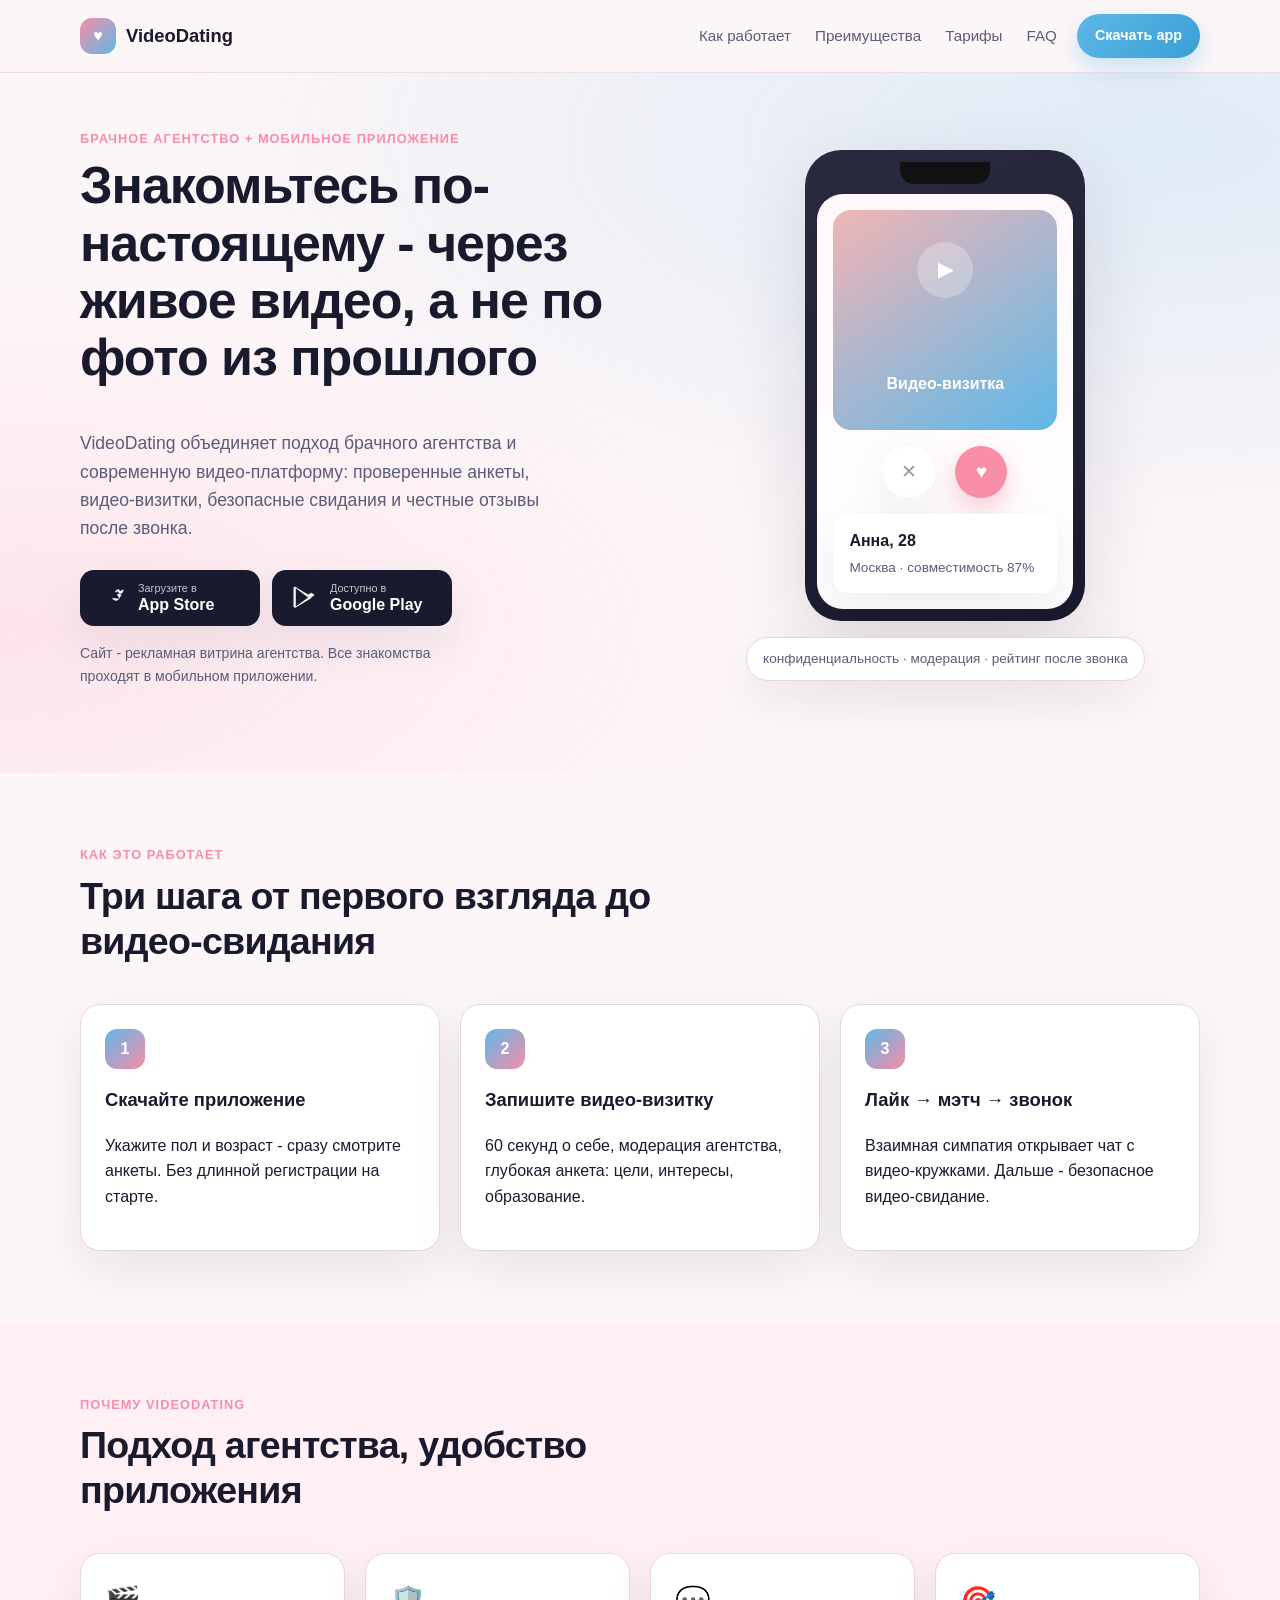
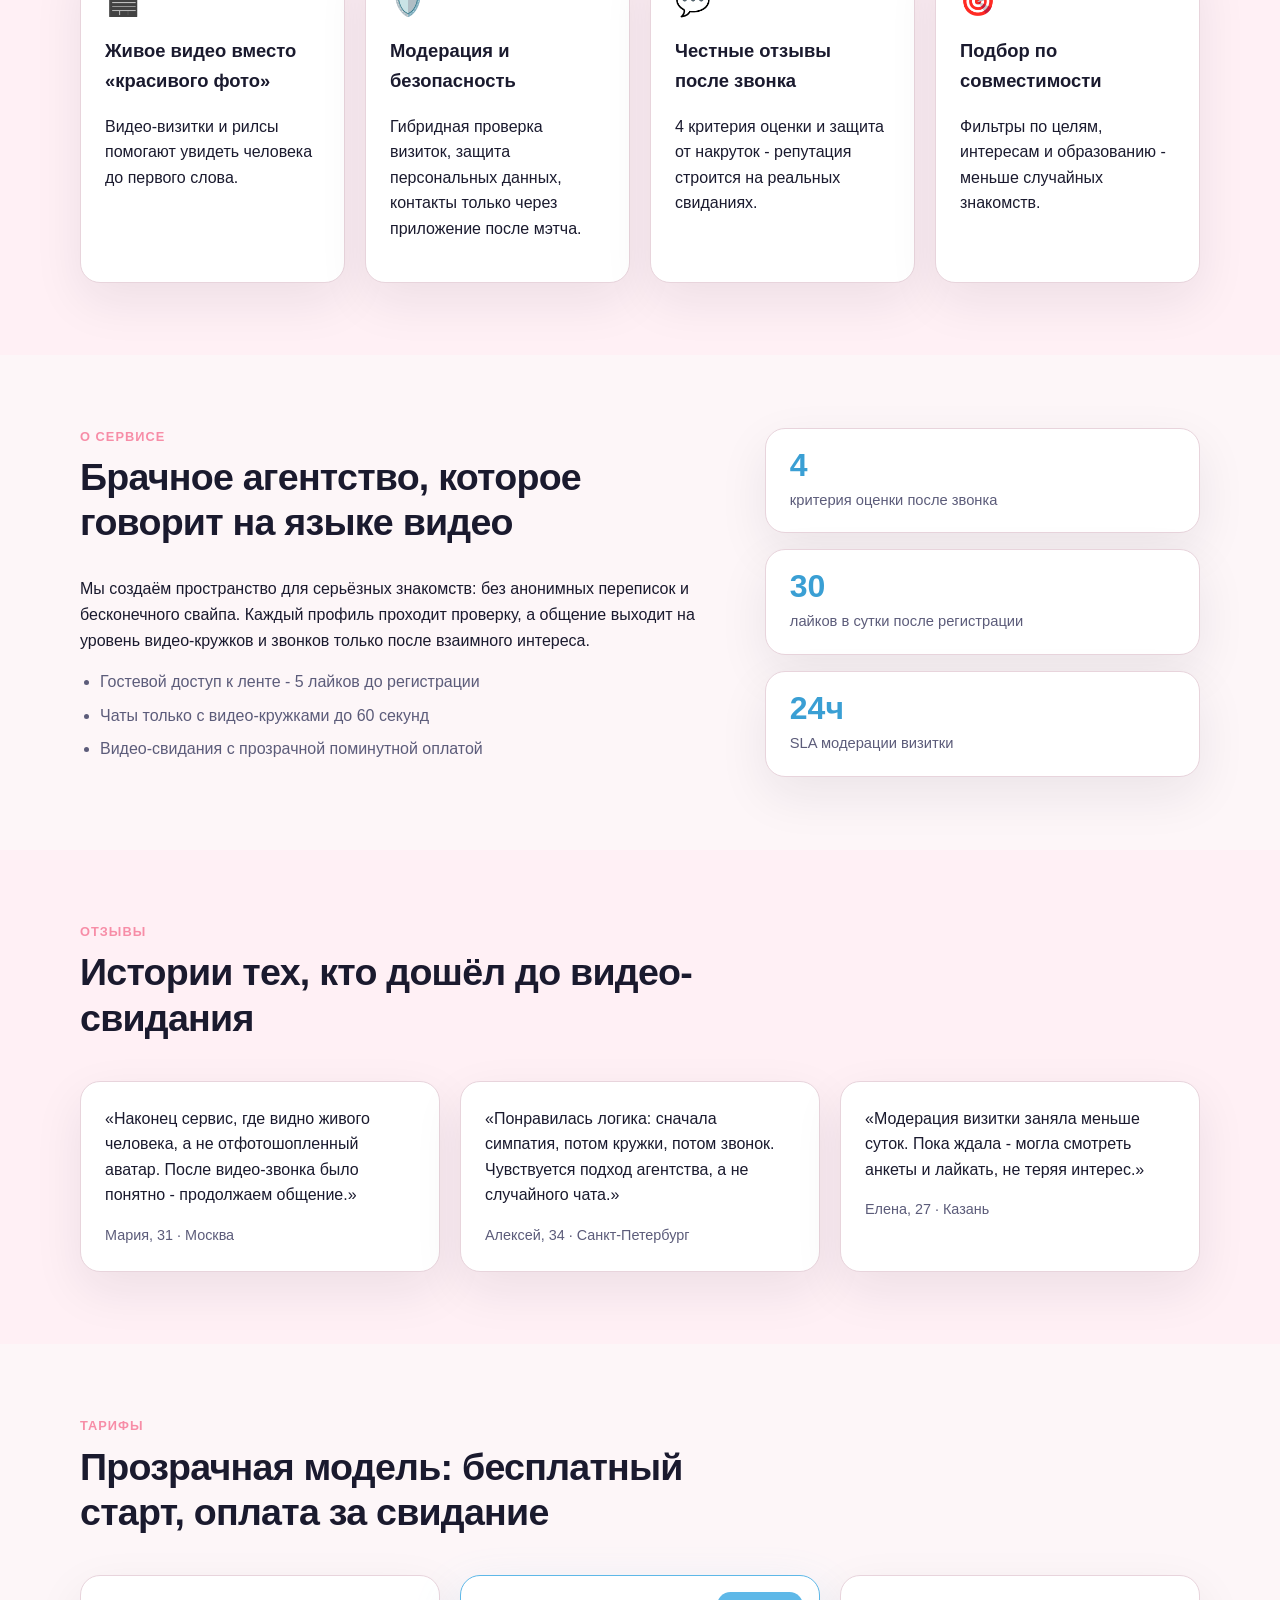
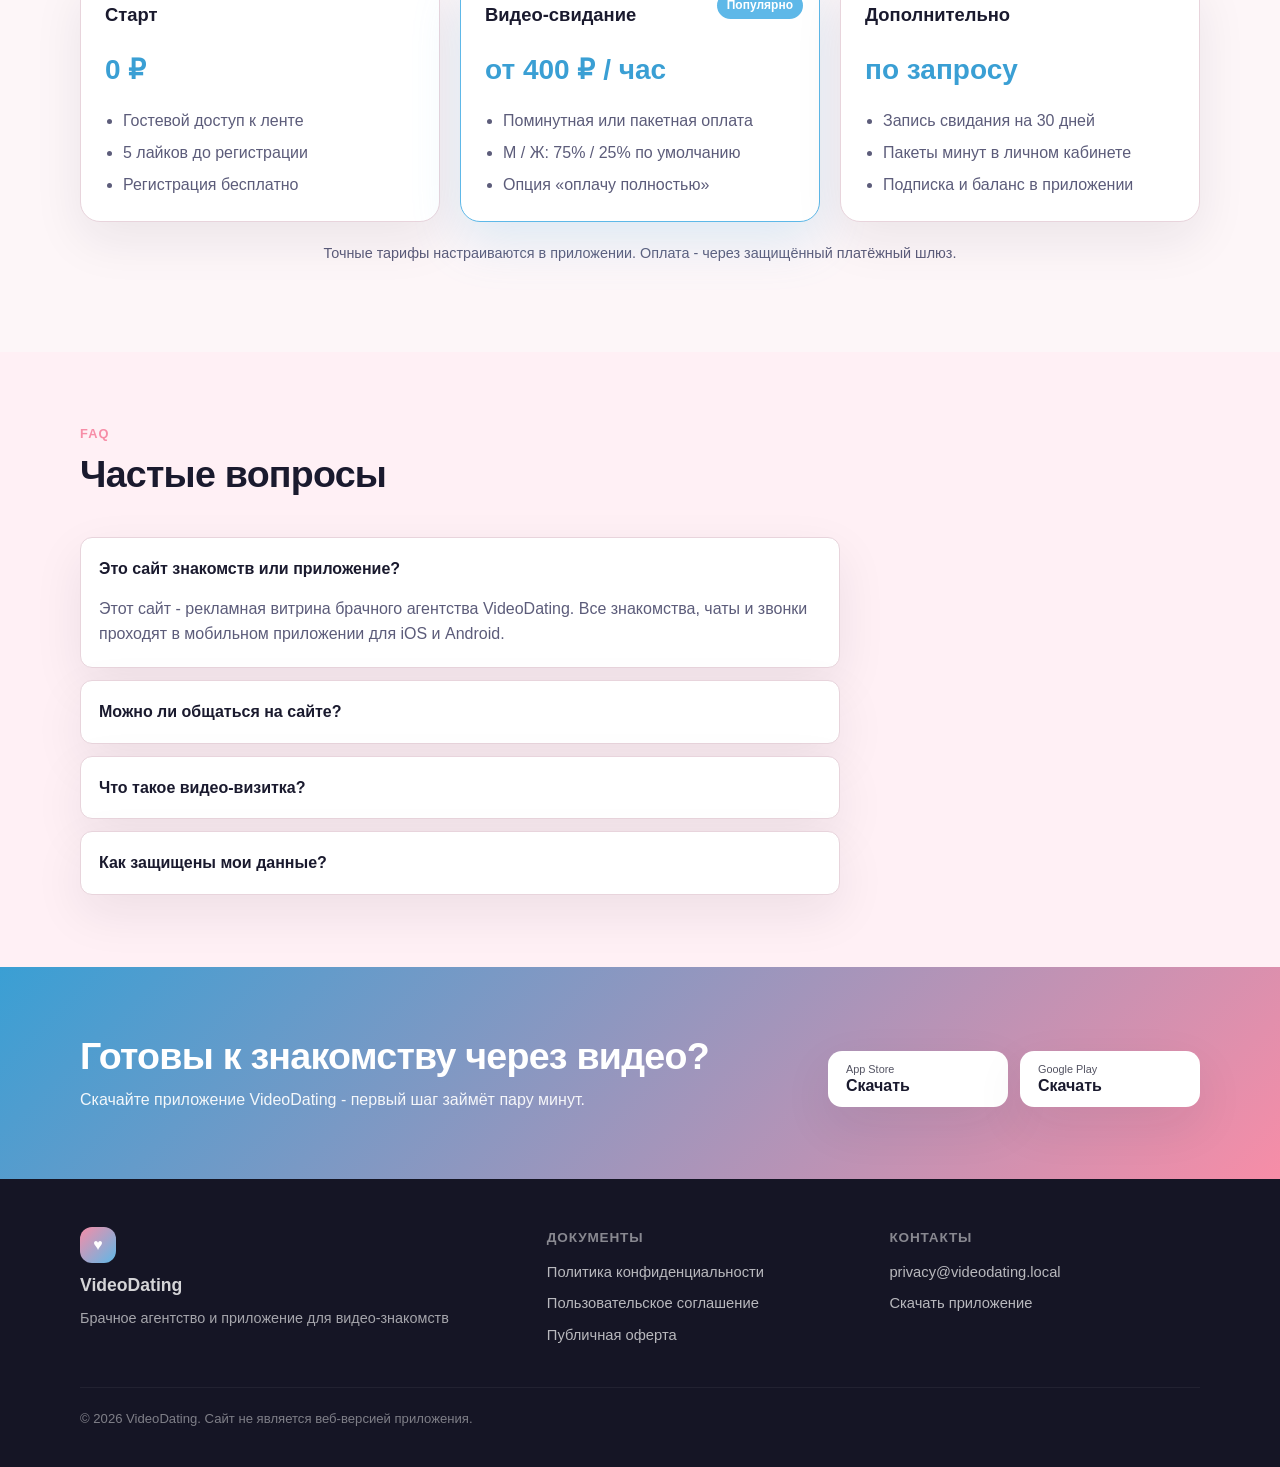
==== preview-landing/index.html @ 17e4010f "Add scripts for Miro board management, including generating developer specifications, filling custom" ====
<!DOCTYPE html>
<html lang="ru">
<head>
  <meta charset="UTF-8" />
  <meta name="viewport" content="width=device-width, initial-scale=1" />
  <meta name="description" content="VideoDating - брачное агентство нового формата. Видео-знакомства с проверенными анкетами. Скачайте приложение." />
  <title>VideoDating - видео-знакомства с доверием</title>
  <link rel="stylesheet" href="static/css/landing.css" />
</head>
<body>
  <header class="site-header" id="top">
    <div class="container header-inner">
      <a class="logo" href="#top">
        <span class="logo-mark" aria-hidden="true">♥</span>
        <span class="logo-text">VideoDating</span>
      </a>
      <nav class="nav-desktop" aria-label="Основная навигация">
        <a href="#how">Как работает</a>
        <a href="#advantages">Преимущества</a>
        <a href="#tariffs">Тарифы</a>
        <a href="#faq">FAQ</a>
      </nav>
      <a class="btn btn-primary btn-sm header-cta" href="#download">Скачать app</a>
      <button type="button" class="menu-toggle" id="menu-toggle" aria-label="Открыть меню" aria-expanded="false">
        <span></span><span></span><span></span>
      </button>
    </div>
  </header>
  <nav class="nav-mobile" id="nav-mobile" hidden aria-label="Мобильное меню">
    <a href="#how">Как работает</a>
    <a href="#advantages">Преимущества</a>
    <a href="#tariffs">Тарифы</a>
    <a href="#faq">FAQ</a>
    <a href="#download">Скачать приложение</a>
  </nav>

  <main>
    <section class="hero" id="download">
      <div class="container hero-grid">
        <div class="hero-copy">
          <p class="eyebrow">Брачное агентство + мобильное приложение</p>
          <h1>Знакомьтесь по-настоящему - через живое видео, а не по фото из прошлого</h1>
          <p class="hero-lead">
            VideoDating объединяет подход брачного агентства и современную видео-платформу:
            проверенные анкеты, видео-визитки, безопасные свидания и честные отзывы после звонка.
          </p>
          <div class="store-buttons">
            <a class="store-btn" href="#" aria-label="Скачать в App Store">
              <span class="store-icon" aria-hidden="true">
                <svg viewBox="0 0 24 24" width="28" height="28"><path fill="currentColor" d="M18.7 12.6c-.1-2.1 1.7-3.1 1.8-3.2-1-.1-2-.6-2.6-1.4-.6-.8-1-1.9-.9-3 1-.1 2 .5 2.5 1.3.5-.9 1.4-1.5 2.4-1.5.1 1-.3 2-.9 2.6-1.8 1.7-4.6 1.2-4.6 1.2.1 2.2 2 3.4 2 3.4-.8 2.3-2.5 2.3-3.1 2.3-.7 0-2.5-.4-3.3-2.2zM15.6 5.5c.5-.6 1.5-1 2.3-.9-.2 1.1-.9 2-1.9 2.4-.5.2-1 .2-1.4 0 .1-.5.6-1.2 1-1.5z"/></svg>
              </span>
              <span class="store-label">
                <small>Загрузите в</small>
                <strong>App Store</strong>
              </span>
            </a>
            <a class="store-btn" href="#" aria-label="Скачать в Google Play">
              <span class="store-icon" aria-hidden="true">
                <svg viewBox="0 0 24 24" width="28" height="28"><path fill="currentColor" d="M3 20.5V3.5C3 2.9 3.5 2.4 4.1 2.4c.3 0 .6.1.9.3l12.8 7.5c.9.5.9 1.8 0 2.3L5 20.2c-.6.4-1.4.1-2-.7zm2-16.8v15.6l10.5-7.8L5 3.7zm13.2 7.1-2.8-1.6 2.8-1.6 2.1 1.2c.6.3.6 1.1 0 1.4l-2.1 1.2z"/></svg>
              </span>
              <span class="store-label">
                <small>Доступно в</small>
                <strong>Google Play</strong>
              </span>
            </a>
          </div>
          <p class="hero-note">Сайт - рекламная витрина агентства. Все знакомства проходят в мобильном приложении.</p>
        </div>
        <div class="hero-visual">
          <div class="phone-mockup" aria-hidden="true">
            <div class="phone-notch"></div>
            <div class="phone-screen">
              <div class="mock-video">
                <div class="mock-play">▶</div>
                <span>Видео-визитка</span>
              </div>
              <div class="mock-actions">
                <button type="button" class="mock-skip">✕</button>
                <button type="button" class="mock-like">♥</button>
              </div>
              <div class="mock-card">
                <strong>Анна, 28</strong>
                <span>Москва · совместимость 87%</span>
              </div>
            </div>
          </div>
          <div class="hero-badge">конфиденциальность · модерация · рейтинг после звонка</div>
        </div>
      </div>
    </section>

    <section class="section" id="how">
      <div class="container">
        <div class="section-head">
          <p class="eyebrow">Как это работает</p>
          <h2>Три шага от первого взгляда до видео-свидания</h2>
        </div>
        <div class="steps">
          <article class="step-card">
            <div class="step-num">1</div>
            <h3>Скачайте приложение</h3>
            <p>Укажите пол и возраст - сразу смотрите анкеты. Без длинной регистрации на старте.</p>
          </article>
          <article class="step-card">
            <div class="step-num">2</div>
            <h3>Запишите видео-визитку</h3>
            <p>60 секунд о себе, модерация агентства, глубокая анкета: цели, интересы, образование.</p>
          </article>
          <article class="step-card">
            <div class="step-num">3</div>
            <h3>Лайк → мэтч → звонок</h3>
            <p>Взаимная симпатия открывает чат с видео-кружками. Дальше - безопасное видео-свидание.</p>
          </article>
        </div>
      </div>
    </section>

    <section class="section section-alt" id="advantages">
      <div class="container">
        <div class="section-head">
          <p class="eyebrow">Почему VideoDating</p>
          <h2>Подход агентства, удобство приложения</h2>
        </div>
        <div class="features">
          <article class="feature-card">
            <div class="feature-icon">🎬</div>
            <h3>Живое видео вместо «красивого фото»</h3>
            <p>Видео-визитки и рилсы помогают увидеть человека до первого слова.</p>
          </article>
          <article class="feature-card">
            <div class="feature-icon">🛡️</div>
            <h3>Модерация и безопасность</h3>
            <p>Гибридная проверка визиток, защита персональных данных, контакты только через приложение после мэтча.</p>
          </article>
          <article class="feature-card">
            <div class="feature-icon">💬</div>
            <h3>Честные отзывы после звонка</h3>
            <p>4 критерия оценки и защита от накруток - репутация строится на реальных свиданиях.</p>
          </article>
          <article class="feature-card">
            <div class="feature-icon">🎯</div>
            <h3>Подбор по совместимости</h3>
            <p>Фильтры по целям, интересам и образованию - меньше случайных знакомств.</p>
          </article>
        </div>
      </div>
    </section>

    <section class="section about-block">
      <div class="container about-grid">
        <div>
          <p class="eyebrow">О сервисе</p>
          <h2>Брачное агентство, которое говорит на языке видео</h2>
          <p>
            Мы создаём пространство для серьёзных знакомств: без анонимных переписок
            и бесконечного свайпа. Каждый профиль проходит проверку, а общение выходит
            на уровень видео-кружков и звонков только после взаимного интереса.
          </p>
          <ul class="about-list">
            <li>Гостевой доступ к ленте - 5 лайков до регистрации</li>
            <li>Чаты только с видео-кружками до 60 секунд</li>
            <li>Видео-свидания с прозрачной поминутной оплатой</li>
          </ul>
        </div>
        <div class="stats-panel">
          <div class="stat"><strong>4</strong><span>критерия оценки после звонка</span></div>
          <div class="stat"><strong>30</strong><span>лайков в сутки после регистрации</span></div>
          <div class="stat"><strong>24ч</strong><span>SLA модерации визитки</span></div>
        </div>
      </div>
    </section>

    <section class="section section-alt" id="reviews">
      <div class="container">
        <div class="section-head">
          <p class="eyebrow">Отзывы</p>
          <h2>Истории тех, кто дошёл до видео-свидания</h2>
        </div>
        <div class="reviews">
          <blockquote class="review-card">
            <p>«Наконец сервис, где видно живого человека, а не отфотошопленный аватар. После видео-звонка было понятно - продолжаем общение.»</p>
            <footer>Мария, 31 · Москва</footer>
          </blockquote>
          <blockquote class="review-card">
            <p>«Понравилась логика: сначала симпатия, потом кружки, потом звонок. Чувствуется подход агентства, а не случайного чата.»</p>
            <footer>Алексей, 34 · Санкт-Петербург</footer>
          </blockquote>
          <blockquote class="review-card">
            <p>«Модерация визитки заняла меньше суток. Пока ждала - могла смотреть анкеты и лайкать, не теряя интерес.»</p>
            <footer>Елена, 27 · Казань</footer>
          </blockquote>
        </div>
      </div>
    </section>

    <section class="section" id="tariffs">
      <div class="container">
        <div class="section-head">
          <p class="eyebrow">Тарифы</p>
          <h2>Прозрачная модель: бесплатный старт, оплата за свидание</h2>
        </div>
        <div class="pricing">
          <article class="price-card">
            <h3>Старт</h3>
            <p class="price">0 ₽</p>
            <ul>
              <li>Гостевой доступ к ленте</li>
              <li>5 лайков до регистрации</li>
              <li>Регистрация бесплатно</li>
            </ul>
          </article>
          <article class="price-card price-card-featured">
            <span class="price-badge">Популярно</span>
            <h3>Видео-свидание</h3>
            <p class="price">от 400 ₽ / час</p>
            <ul>
              <li>Поминутная или пакетная оплата</li>
              <li>М / Ж: 75% / 25% по умолчанию</li>
              <li>Опция «оплачу полностью»</li>
            </ul>
          </article>
          <article class="price-card">
            <h3>Дополнительно</h3>
            <p class="price">по запросу</p>
            <ul>
              <li>Запись свидания на 30 дней</li>
              <li>Пакеты минут в личном кабинете</li>
              <li>Подписка и баланс в приложении</li>
            </ul>
          </article>
        </div>
        <p class="pricing-note">Точные тарифы настраиваются в приложении. Оплата - через защищённый платёжный шлюз.</p>
      </div>
    </section>

    <section class="section section-alt" id="faq">
      <div class="container">
        <div class="section-head">
          <p class="eyebrow">FAQ</p>
          <h2>Частые вопросы</h2>
        </div>
        <div class="faq-list">
          <details class="faq-item" open>
            <summary>Это сайт знакомств или приложение?</summary>
            <p>Этот сайт - рекламная витрина брачного агентства VideoDating. Все знакомства, чаты и звонки проходят в мобильном приложении для iOS и Android.</p>
          </details>
          <details class="faq-item">
            <summary>Можно ли общаться на сайте?</summary>
            <p>Нет. На сайте только информация и кнопки скачивания. Регистрация, лайки, чаты и видео-свидания - только в приложении.</p>
          </details>
          <details class="faq-item">
            <summary>Что такое видео-визитка?</summary>
            <p>Короткое видео до 60 секунд с подсказками-вопросами. После записи визитка проходит модерацию, затем профиль появляется в ленте.</p>
          </details>
          <details class="faq-item">
            <summary>Как защищены мои данные?</summary>
            <p>Персональные данные защищены: при регистрации вы даёте согласие, действует политика конфиденциальности. Платежи - через сертифицированный шлюз, номера карт на наших серверах не храним.</p>
          </details>
        </div>
      </div>
    </section>

    <section class="cta-band">
      <div class="container cta-band-inner">
        <div>
          <h2>Готовы к знакомству через видео?</h2>
          <p>Скачайте приложение VideoDating - первый шаг займёт пару минут.</p>
        </div>
        <div class="store-buttons store-buttons--light">
          <a class="store-btn store-btn--light" href="#" aria-label="Скачать в App Store">
            <span class="store-label"><small>App Store</small><strong>Скачать</strong></span>
          </a>
          <a class="store-btn store-btn--light" href="#" aria-label="Скачать в Google Play">
            <span class="store-label"><small>Google Play</small><strong>Скачать</strong></span>
          </a>
        </div>
      </div>
    </section>
  </main>

  <footer class="site-footer">
    <div class="container footer-grid">
      <div class="footer-brand">
        <span class="logo-mark" aria-hidden="true">♥</span>
        <strong>VideoDating</strong>
        <p>Брачное агентство и приложение для видео-знакомств</p>
      </div>
      <div class="footer-links">
        <h4>Документы</h4>
        <a href="#">Политика конфиденциальности</a>
        <a href="#">Пользовательское соглашение</a>
        <a href="#">Публичная оферта</a>
      </div>
      <div class="footer-links">
        <h4>Контакты</h4>
        <a href="mailto:privacy@videodating.local">privacy@videodating.local</a>
        <a href="#download">Скачать приложение</a>
      </div>
    </div>
    <div class="container footer-bottom">
      <p>© 2026 VideoDating. Сайт не является веб-версией приложения.</p>
    </div>
  </footer>

  <script src="static/js/landing.js"></script>
</body>
</html>
---- preview-landing/static/css/landing.css ----
:root {
  --bg: #fdf6f8;
  --bg-alt: #fff0f5;
  --surface: #ffffff;
  --primary: #5eb8e8;
  --primary-dark: #3a9fd4;
  --accent: #f78da7;
  --accent-soft: #f1b5b5;
  --text: #1a1a2e;
  --text-secondary: #5c5c7a;
  --text-on-primary: #ffffff;
  --border: #e8d4dc;
  --shadow: 0 18px 50px rgba(26, 26, 46, 0.08);
  --shadow-lg: 0 28px 80px rgba(26, 26, 46, 0.12);
  --radius: 20px;
  --radius-sm: 12px;
  --max: 1120px;
}

*,
*::before,
*::after {
  box-sizing: border-box;
}

html {
  scroll-behavior: smooth;
}

body {
  margin: 0;
  font-family: "Segoe UI", -apple-system, BlinkMacSystemFont, Roboto, sans-serif;
  color: var(--text);
  background: var(--bg);
  line-height: 1.6;
}

a {
  color: inherit;
  text-decoration: none;
}

img,
svg {
  display: block;
}

.container {
  width: min(100% - 32px, var(--max));
  margin-inline: auto;
}

.eyebrow {
  margin: 0 0 8px;
  font-size: 0.8rem;
  font-weight: 700;
  letter-spacing: 0.08em;
  text-transform: uppercase;
  color: var(--accent);
}

h1,
h2,
h3,
h4,
p {
  margin-top: 0;
}

h1 {
  font-size: clamp(2rem, 4.5vw, 3.25rem);
  line-height: 1.1;
  letter-spacing: -0.02em;
}

h2 {
  font-size: clamp(1.6rem, 3vw, 2.35rem);
  line-height: 1.2;
  letter-spacing: -0.02em;
}

h3 {
  font-size: 1.15rem;
}

.btn {
  display: inline-flex;
  align-items: center;
  justify-content: center;
  border: none;
  border-radius: 999px;
  font-weight: 600;
  cursor: pointer;
  transition: transform 0.15s ease, box-shadow 0.15s ease, background 0.15s ease;
}

.btn:hover {
  transform: translateY(-1px);
}

.btn-primary {
  background: linear-gradient(135deg, var(--primary), var(--primary-dark));
  color: var(--text-on-primary);
  box-shadow: 0 10px 24px rgba(94, 184, 232, 0.35);
}

.btn-sm {
  padding: 10px 18px;
  font-size: 0.9rem;
}

/* Header */
.site-header {
  position: sticky;
  top: 0;
  z-index: 100;
  background: rgba(253, 246, 248, 0.88);
  backdrop-filter: blur(12px);
  border-bottom: 1px solid rgba(232, 212, 220, 0.7);
}

.header-inner {
  display: flex;
  align-items: center;
  gap: 20px;
  min-height: 72px;
}

.logo {
  display: inline-flex;
  align-items: center;
  gap: 10px;
  font-weight: 800;
  font-size: 1.15rem;
}

.logo-mark {
  display: grid;
  place-items: center;
  width: 36px;
  height: 36px;
  border-radius: 12px;
  background: linear-gradient(135deg, var(--accent), var(--primary));
  color: white;
  font-size: 1rem;
}

.nav-desktop {
  display: none;
  gap: 24px;
  margin-left: auto;
  font-size: 0.95rem;
  color: var(--text-secondary);
}

.nav-desktop a:hover {
  color: var(--primary-dark);
}

.header-cta {
  margin-left: auto;
}

.menu-toggle {
  display: flex;
  flex-direction: column;
  gap: 5px;
  padding: 8px;
  border: none;
  background: transparent;
  cursor: pointer;
}

.menu-toggle span {
  display: block;
  width: 22px;
  height: 2px;
  background: var(--text);
  border-radius: 2px;
}

.nav-mobile {
  display: none;
  flex-direction: column;
  gap: 4px;
  padding: 0 16px 16px;
  background: rgba(253, 246, 248, 0.98);
  border-bottom: 1px solid var(--border);
}

.nav-mobile.is-open {
  display: flex;
}

.nav-mobile[hidden] {
  display: none !important;
}

.nav-mobile a {
  padding: 12px 8px;
  border-radius: var(--radius-sm);
  color: var(--text-secondary);
}

.nav-mobile a:hover {
  background: var(--bg-alt);
  color: var(--text);
}

/* Hero */
.hero {
  padding: 56px 0 72px;
  background:
    radial-gradient(ellipse 80% 60% at 90% 10%, rgba(94, 184, 232, 0.18), transparent),
    radial-gradient(ellipse 60% 50% at 0% 80%, rgba(247, 141, 167, 0.16), transparent),
    var(--bg);
}

.hero-grid {
  display: grid;
  gap: 48px;
  align-items: center;
}

.hero-lead {
  font-size: 1.1rem;
  color: var(--text-secondary);
  max-width: 52ch;
}

.store-buttons {
  display: flex;
  flex-wrap: wrap;
  gap: 12px;
  margin: 28px 0 16px;
}

.store-btn {
  display: inline-flex;
  align-items: center;
  gap: 12px;
  padding: 12px 18px;
  min-width: 180px;
  border-radius: 14px;
  background: var(--text);
  color: white;
  box-shadow: var(--shadow);
  transition: transform 0.15s ease, box-shadow 0.15s ease;
}

.store-btn:hover {
  transform: translateY(-2px);
  box-shadow: var(--shadow-lg);
}

.store-icon {
  opacity: 0.95;
}

.store-label {
  display: flex;
  flex-direction: column;
  line-height: 1.2;
}

.store-label small {
  font-size: 0.68rem;
  opacity: 0.75;
}

.store-label strong {
  font-size: 1rem;
}

.hero-note {
  font-size: 0.88rem;
  color: var(--text-secondary);
  max-width: 46ch;
}

.hero-visual {
  display: flex;
  flex-direction: column;
  align-items: center;
  gap: 16px;
}

.phone-mockup {
  width: min(280px, 100%);
  padding: 12px;
  border-radius: 36px;
  background: linear-gradient(160deg, #2a2a3e, #1a1a2e);
  box-shadow: var(--shadow-lg);
}

.phone-notch {
  width: 90px;
  height: 22px;
  margin: 0 auto 10px;
  border-radius: 0 0 14px 14px;
  background: #111;
}

.phone-screen {
  padding: 16px;
  border-radius: 26px;
  background: linear-gradient(180deg, #fff8fb, #fff);
  min-height: 380px;
  display: flex;
  flex-direction: column;
  gap: 16px;
}

.mock-video {
  flex: 1;
  display: grid;
  place-items: center;
  gap: 8px;
  border-radius: 18px;
  background: linear-gradient(145deg, var(--accent-soft), var(--primary));
  color: white;
  font-weight: 600;
  min-height: 220px;
}

.mock-play {
  width: 56px;
  height: 56px;
  display: grid;
  place-items: center;
  border-radius: 50%;
  background: rgba(255, 255, 255, 0.25);
  font-size: 1.2rem;
}

.mock-actions {
  display: flex;
  justify-content: center;
  gap: 20px;
}

.mock-skip,
.mock-like {
  width: 52px;
  height: 52px;
  border: none;
  border-radius: 50%;
  font-size: 1.2rem;
  cursor: default;
}

.mock-skip {
  background: #fff;
  color: #999;
  box-shadow: var(--shadow);
}

.mock-like {
  background: var(--accent);
  color: white;
  box-shadow: 0 10px 24px rgba(247, 141, 167, 0.45);
}

.mock-card {
  padding: 14px 16px;
  border-radius: 14px;
  background: white;
  box-shadow: var(--shadow);
  display: flex;
  flex-direction: column;
  gap: 4px;
}

.mock-card span {
  font-size: 0.85rem;
  color: var(--text-secondary);
}

.hero-badge {
  padding: 10px 16px;
  border-radius: 999px;
  background: white;
  border: 1px solid var(--border);
  font-size: 0.85rem;
  color: var(--text-secondary);
  box-shadow: var(--shadow);
}

/* Sections */
.section {
  padding: 72px 0;
}

.section-alt {
  background: var(--bg-alt);
}

.section-head {
  max-width: 640px;
  margin-bottom: 40px;
}

.steps,
.features,
.reviews,
.pricing {
  display: grid;
  gap: 20px;
}

.step-card,
.feature-card,
.review-card,
.price-card {
  background: var(--surface);
  border: 1px solid var(--border);
  border-radius: var(--radius);
  padding: 24px;
  box-shadow: var(--shadow);
}

.step-num {
  width: 40px;
  height: 40px;
  display: grid;
  place-items: center;
  margin-bottom: 16px;
  border-radius: 12px;
  background: linear-gradient(135deg, var(--primary), var(--accent));
  color: white;
  font-weight: 800;
}

.feature-icon {
  font-size: 1.8rem;
  margin-bottom: 12px;
}

.about-grid {
  display: grid;
  gap: 32px;
  align-items: center;
}

.about-list {
  padding-left: 20px;
  color: var(--text-secondary);
}

.about-list li + li {
  margin-top: 8px;
}

.stats-panel {
  display: grid;
  gap: 16px;
}

.stat {
  padding: 20px 24px;
  border-radius: var(--radius);
  background: white;
  border: 1px solid var(--border);
  box-shadow: var(--shadow);
}

.stat strong {
  display: block;
  font-size: 2rem;
  color: var(--primary-dark);
  line-height: 1;
  margin-bottom: 6px;
}

.stat span {
  color: var(--text-secondary);
  font-size: 0.92rem;
}

.review-card {
  margin: 0;
}

.review-card footer {
  margin-top: 16px;
  font-size: 0.9rem;
  color: var(--text-secondary);
  font-style: normal;
}

.price-card {
  position: relative;
}

.price-card-featured {
  border-color: var(--primary);
  box-shadow: 0 20px 50px rgba(94, 184, 232, 0.2);
}

.price-badge {
  position: absolute;
  top: 16px;
  right: 16px;
  padding: 4px 10px;
  border-radius: 999px;
  background: var(--primary);
  color: white;
  font-size: 0.75rem;
  font-weight: 700;
}

.price {
  font-size: 1.75rem;
  font-weight: 800;
  color: var(--primary-dark);
  margin: 8px 0 16px;
}

.price-card ul {
  margin: 0;
  padding-left: 18px;
  color: var(--text-secondary);
}

.price-card li + li {
  margin-top: 6px;
}

.pricing-note {
  margin-top: 20px;
  font-size: 0.9rem;
  color: var(--text-secondary);
  text-align: center;
}

/* FAQ */
.faq-list {
  display: grid;
  gap: 12px;
  max-width: 760px;
}

.faq-item {
  background: white;
  border: 1px solid var(--border);
  border-radius: var(--radius-sm);
  padding: 4px 18px;
  box-shadow: var(--shadow);
}

.faq-item summary {
  cursor: pointer;
  font-weight: 600;
  padding: 14px 0;
  list-style: none;
}

.faq-item summary::-webkit-details-marker {
  display: none;
}

.faq-item p {
  margin: 0 0 16px;
  color: var(--text-secondary);
}

/* CTA band */
.cta-band {
  padding: 56px 0;
  background: linear-gradient(135deg, var(--primary-dark), var(--accent));
  color: white;
}

.cta-band-inner {
  display: grid;
  gap: 24px;
  align-items: center;
}

.cta-band h2 {
  margin-bottom: 8px;
}

.cta-band p {
  margin: 0;
  opacity: 0.92;
}

.store-buttons--light .store-btn--light {
  background: white;
  color: var(--text);
}

/* Footer */
.site-footer {
  padding: 48px 0 24px;
  background: #151525;
  color: rgba(255, 255, 255, 0.82);
}

.footer-grid {
  display: grid;
  gap: 32px;
  margin-bottom: 32px;
}

.footer-brand strong {
  display: block;
  font-size: 1.1rem;
  margin: 8px 0;
}

.footer-brand p {
  margin: 0;
  font-size: 0.9rem;
  opacity: 0.75;
}

.footer-links h4 {
  margin-bottom: 12px;
  font-size: 0.85rem;
  text-transform: uppercase;
  letter-spacing: 0.06em;
  opacity: 0.6;
}

.footer-links a {
  display: block;
  margin-bottom: 8px;
  font-size: 0.92rem;
  opacity: 0.85;
}

.footer-links a:hover {
  opacity: 1;
  color: var(--primary);
}

.footer-bottom {
  padding-top: 20px;
  border-top: 1px solid rgba(255, 255, 255, 0.1);
  font-size: 0.82rem;
  opacity: 0.55;
}

/* Responsive */
@media (min-width: 720px) {
  .nav-desktop {
    display: flex;
  }

  .menu-toggle,
  .nav-mobile {
    display: none !important;
  }

  .header-cta {
    margin-left: 0;
  }

  .hero-grid {
    grid-template-columns: 1.05fr 0.95fr;
  }

  .steps {
    grid-template-columns: repeat(3, 1fr);
  }

  .features {
    grid-template-columns: repeat(2, 1fr);
  }

  .reviews {
    grid-template-columns: repeat(3, 1fr);
  }

  .pricing {
    grid-template-columns: repeat(3, 1fr);
  }

  .about-grid {
    grid-template-columns: 1.2fr 0.8fr;
  }

  .cta-band-inner {
    grid-template-columns: 1fr auto;
  }

  .footer-grid {
    grid-template-columns: 1.4fr 1fr 1fr;
  }
}

@media (min-width: 960px) {
  .features {
    grid-template-columns: repeat(4, 1fr);
  }
}

@media (max-width: 719px) {
  .header-cta {
    display: none;
  }
}
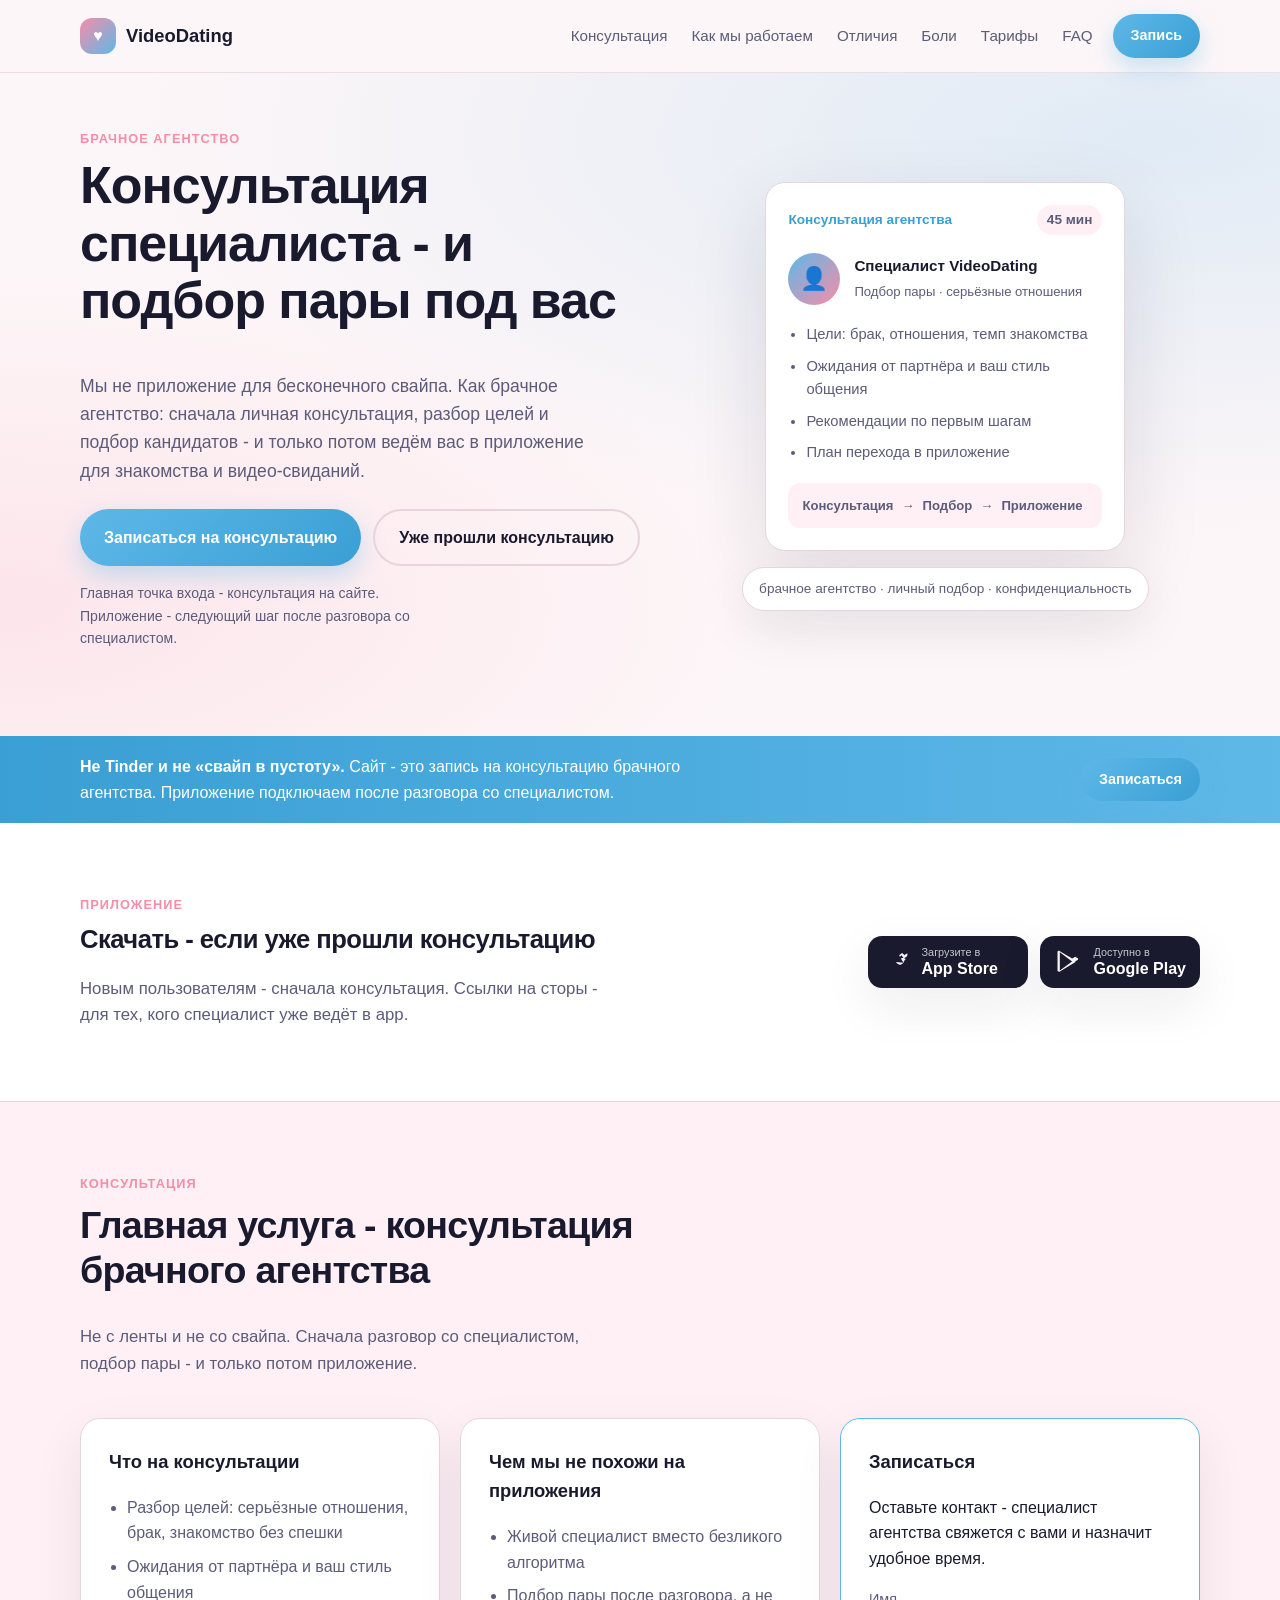
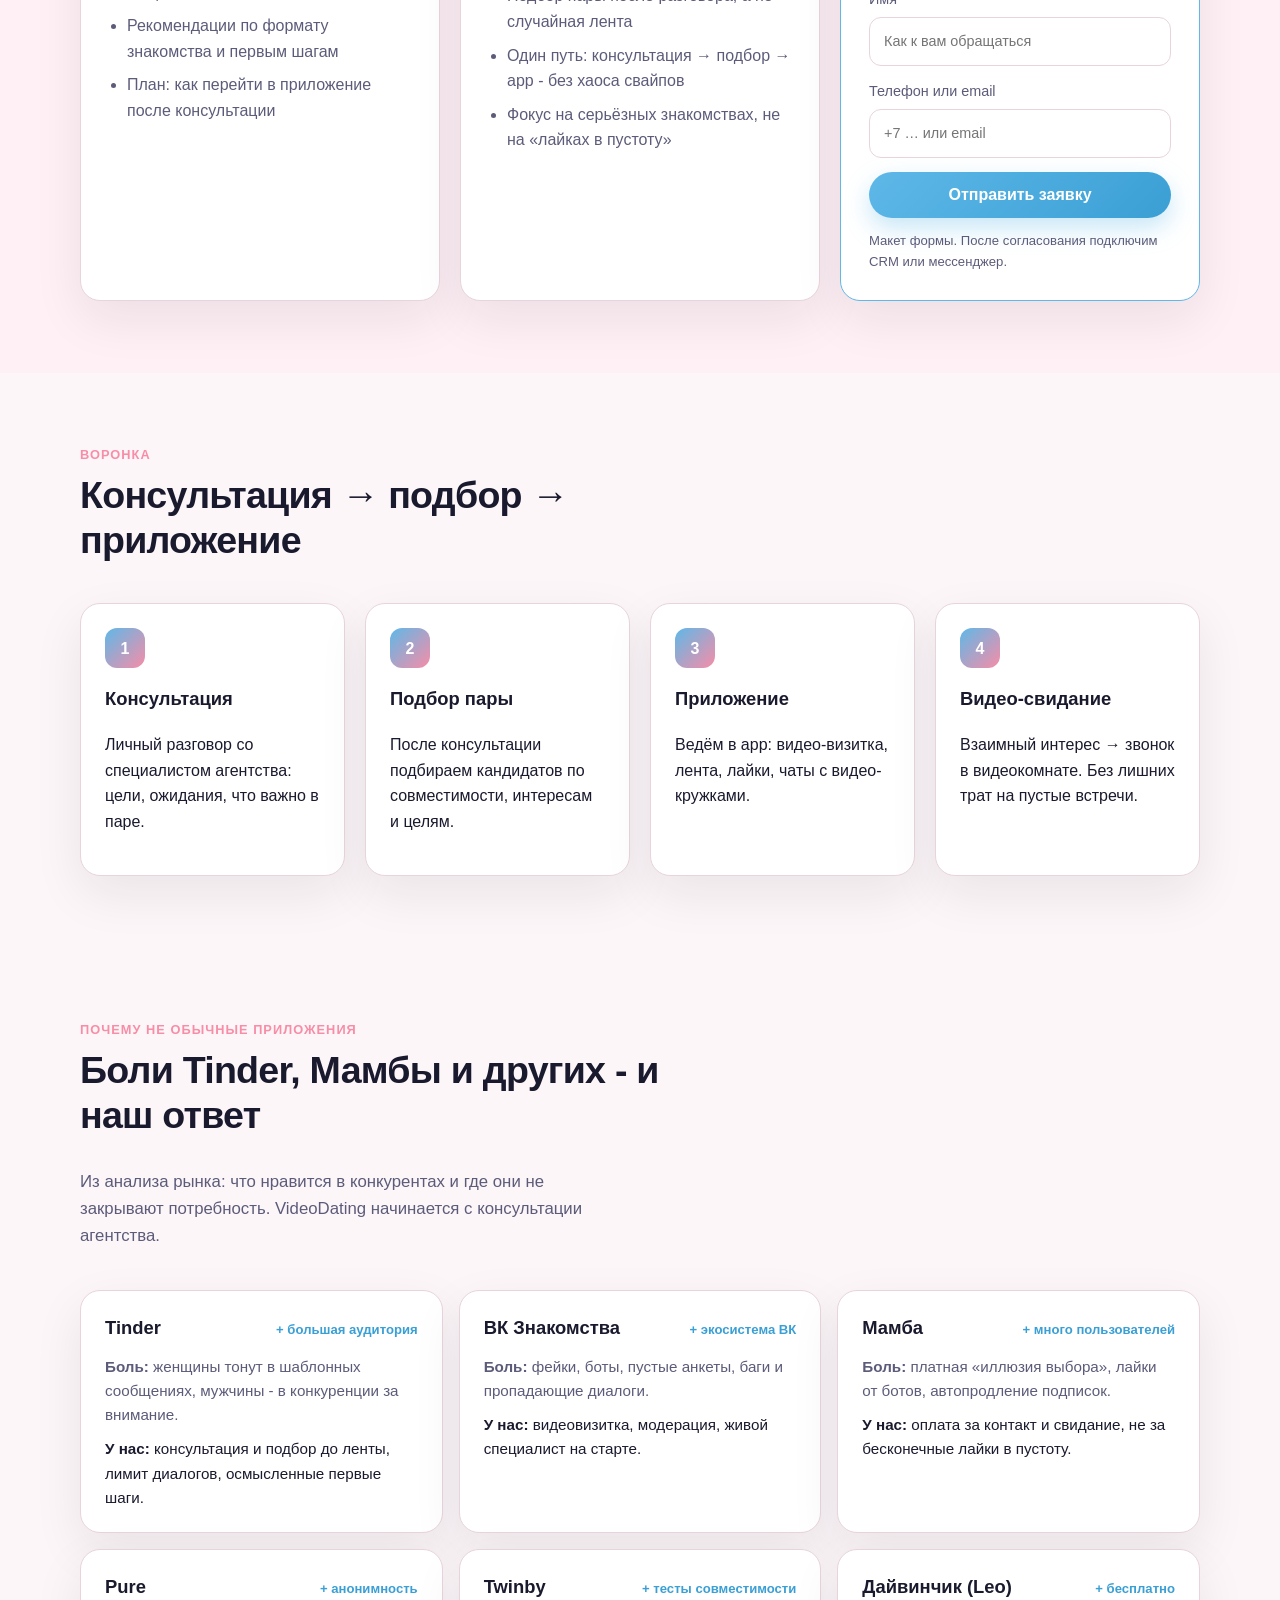
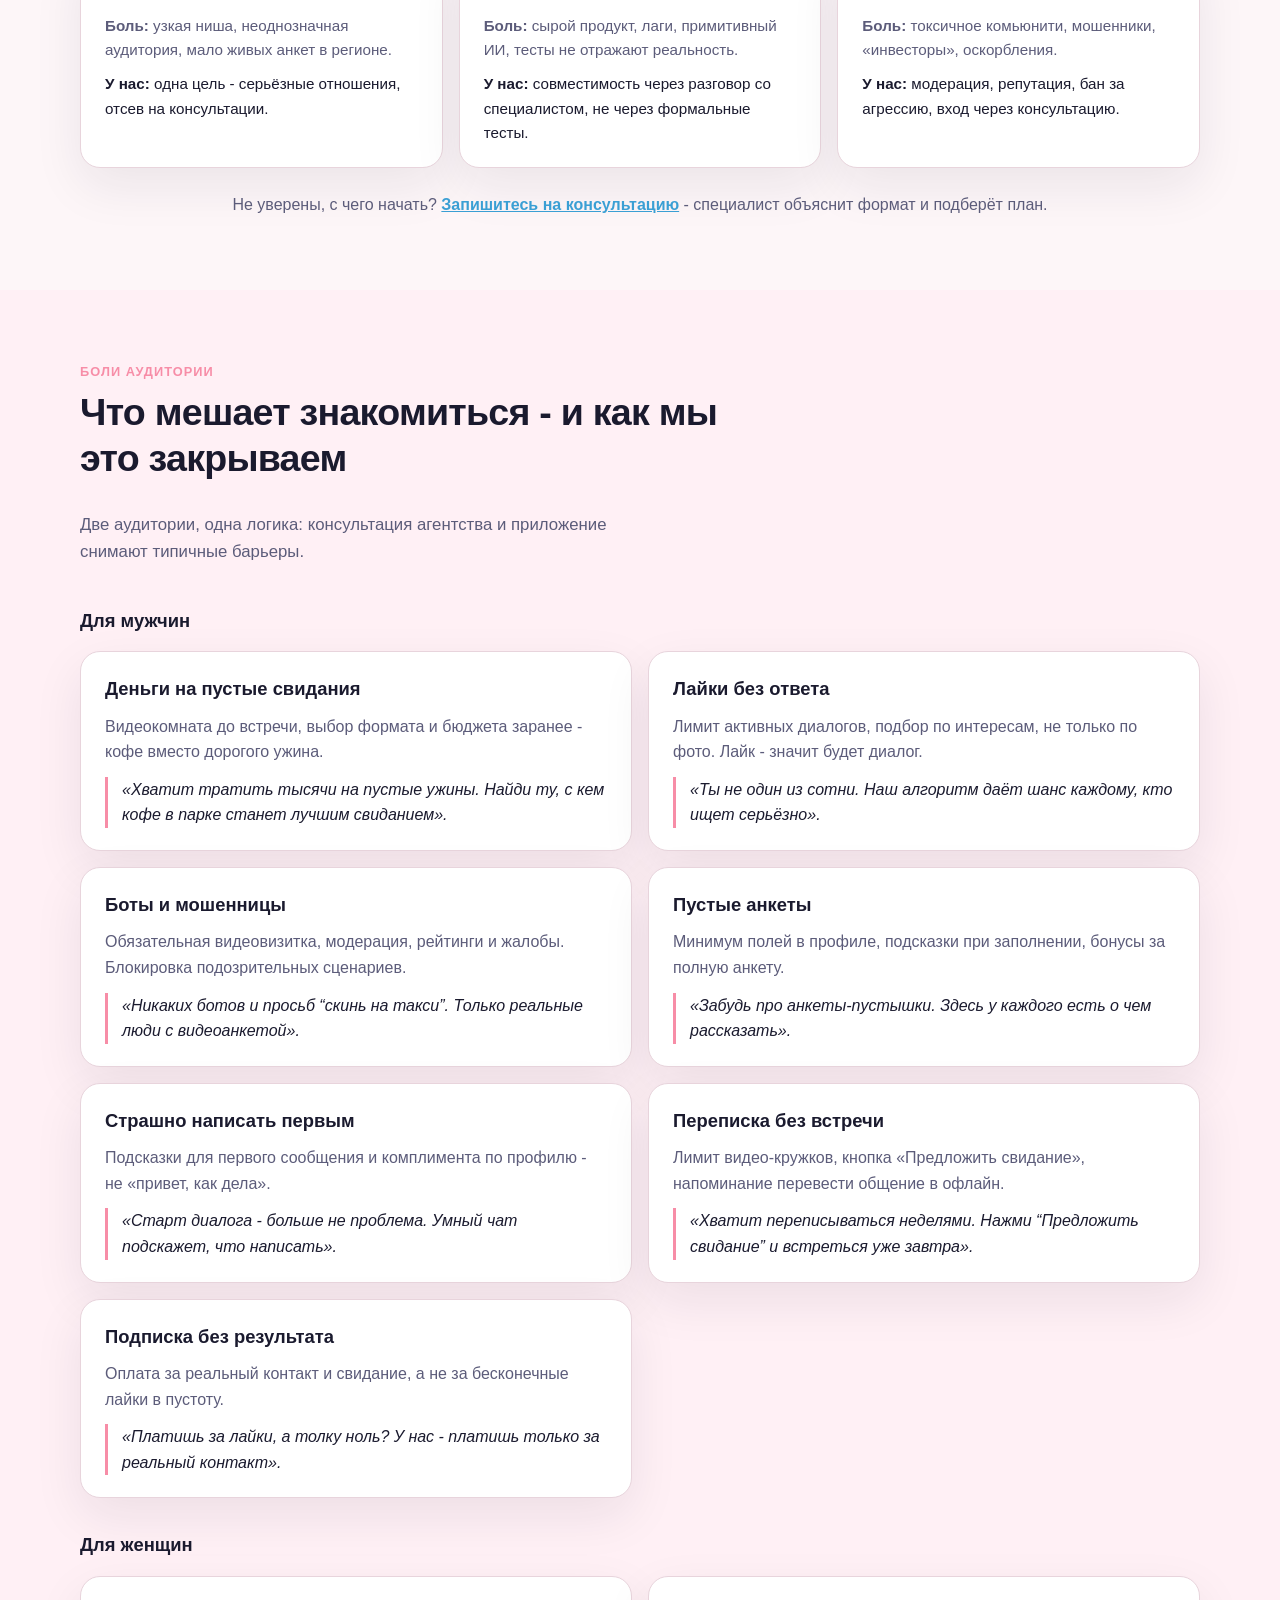
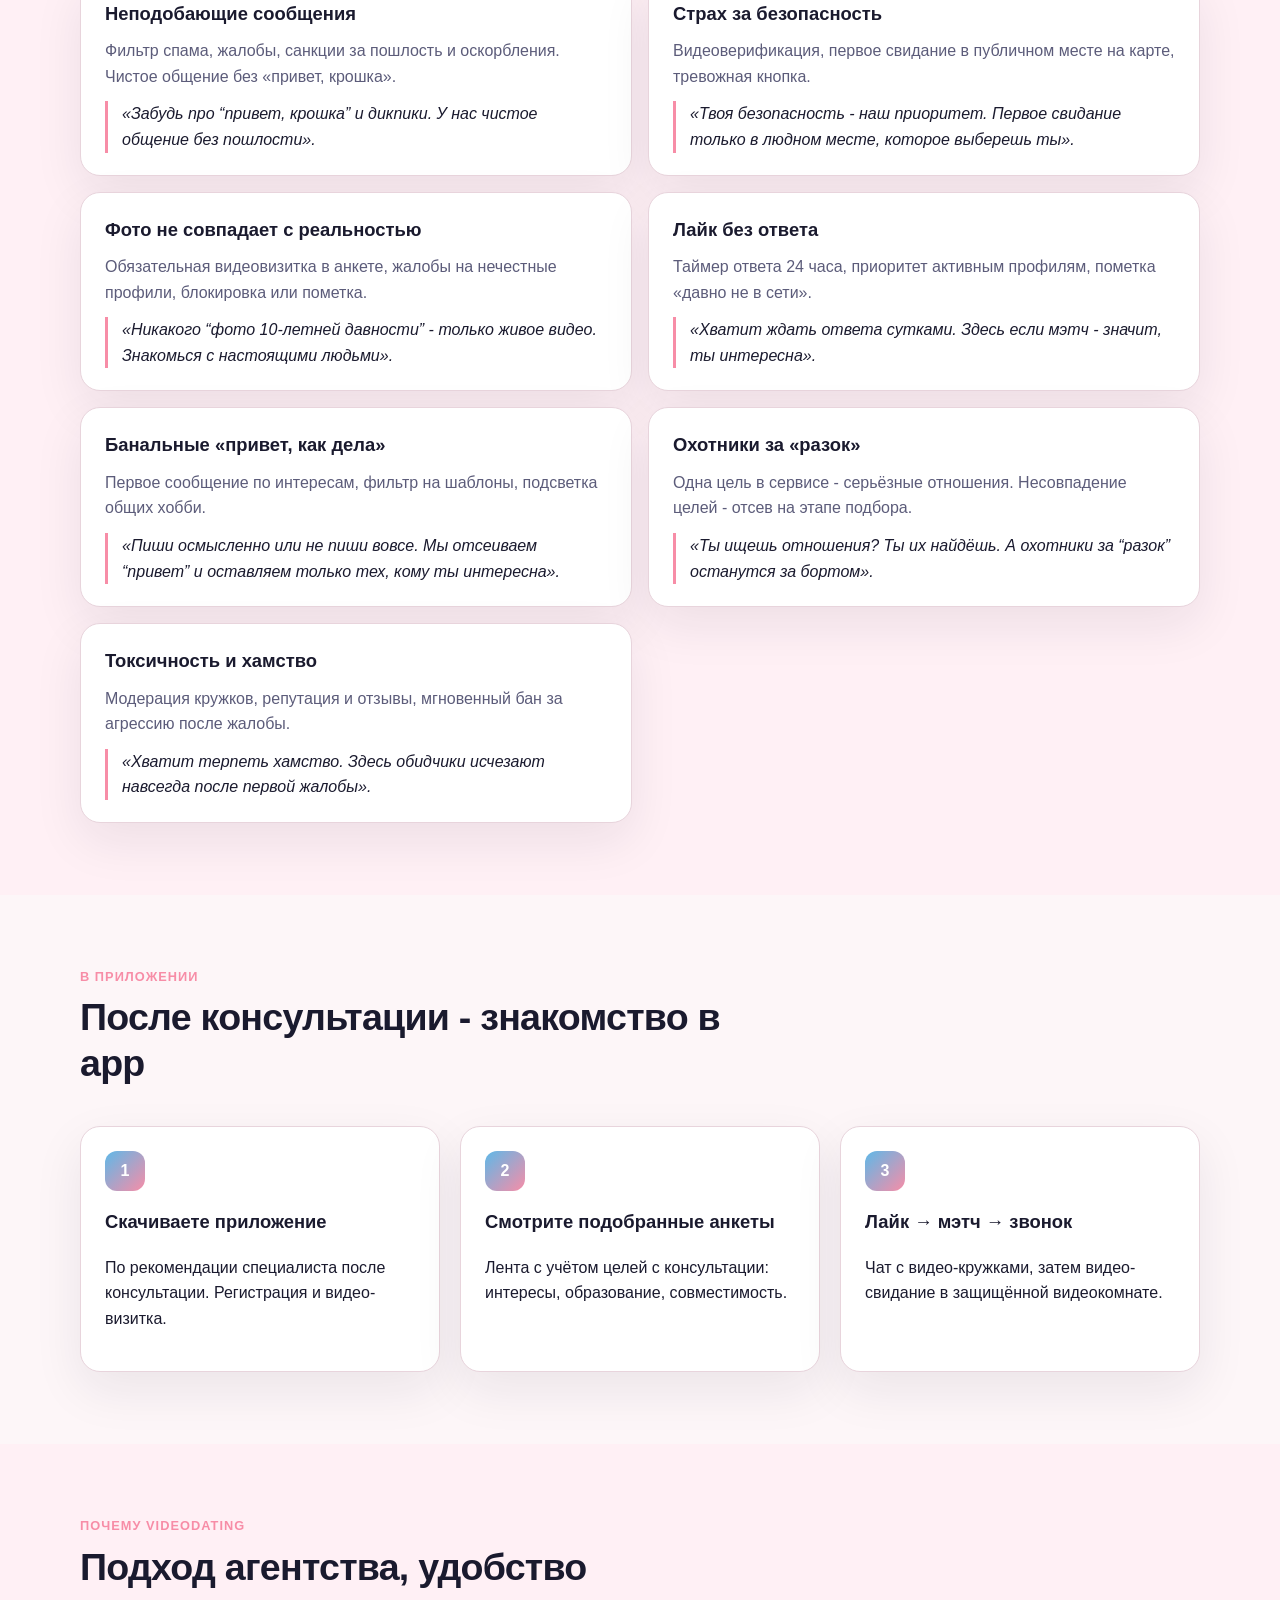
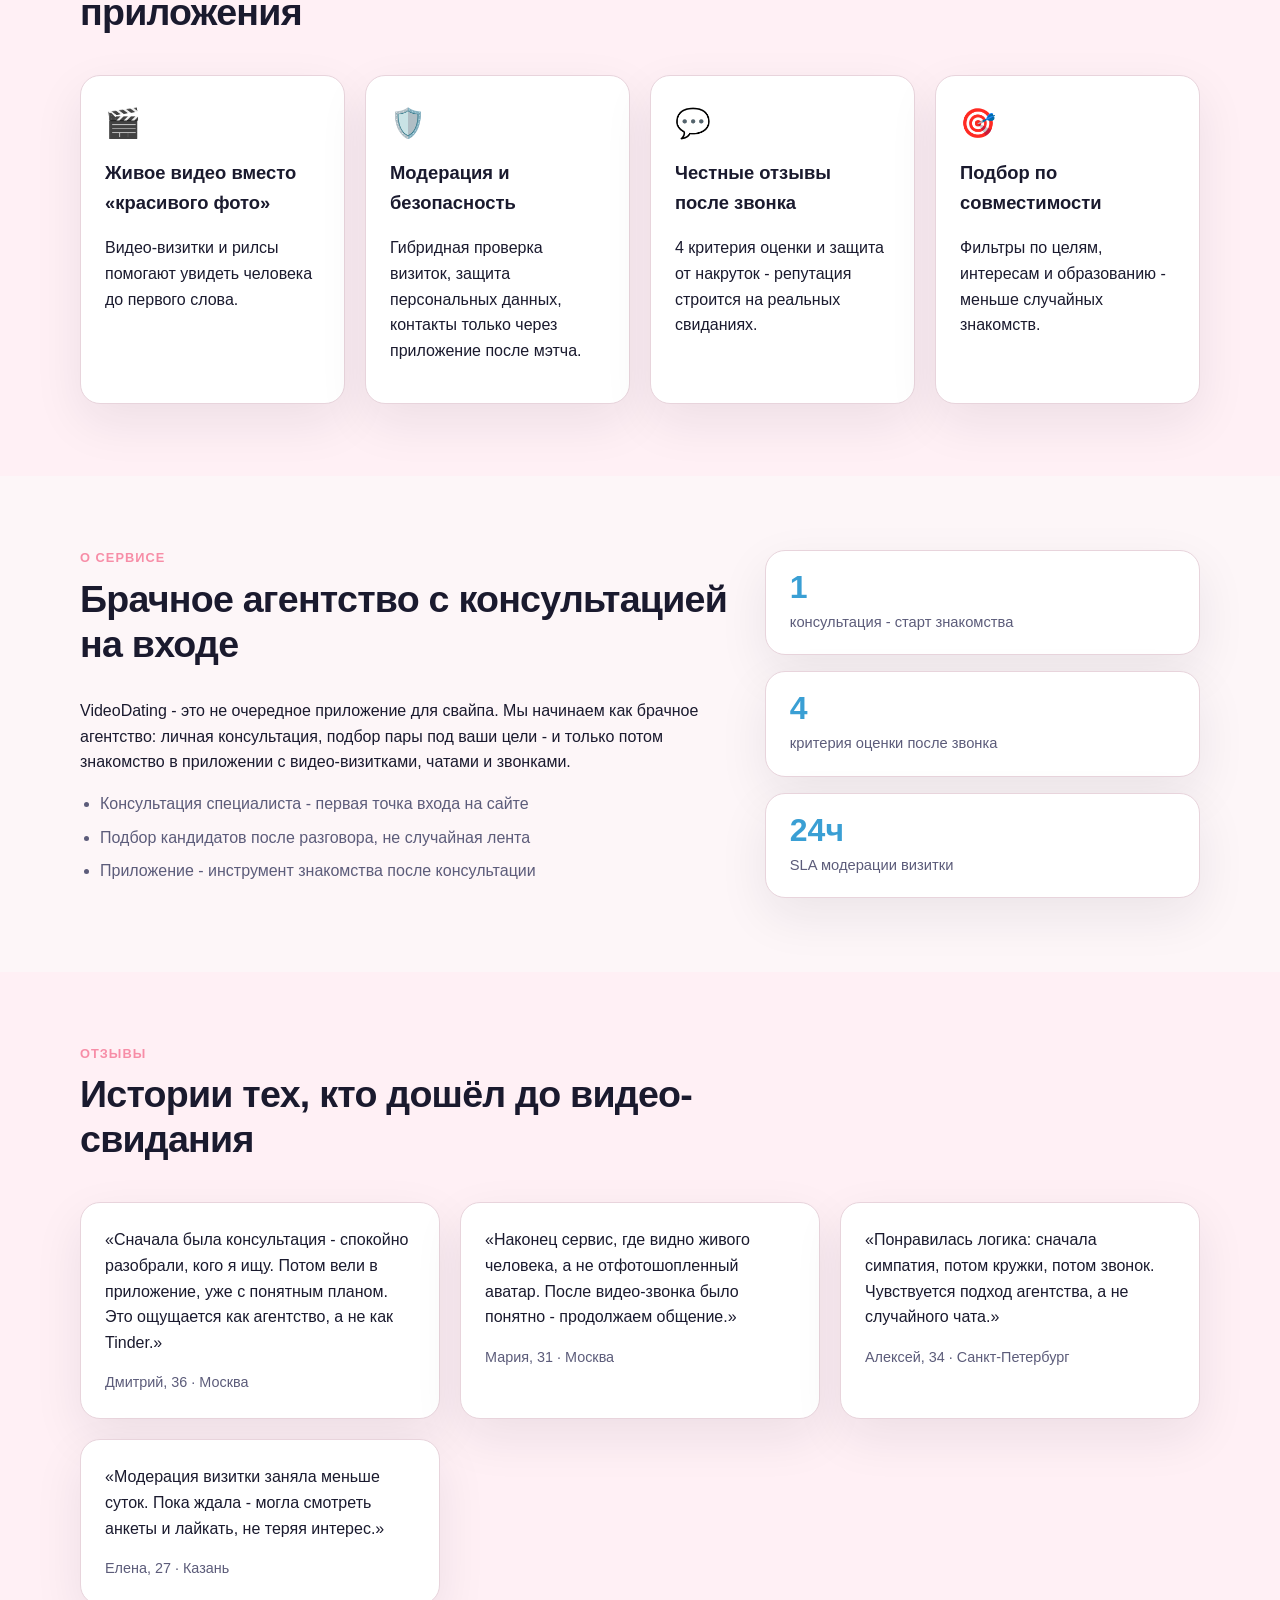
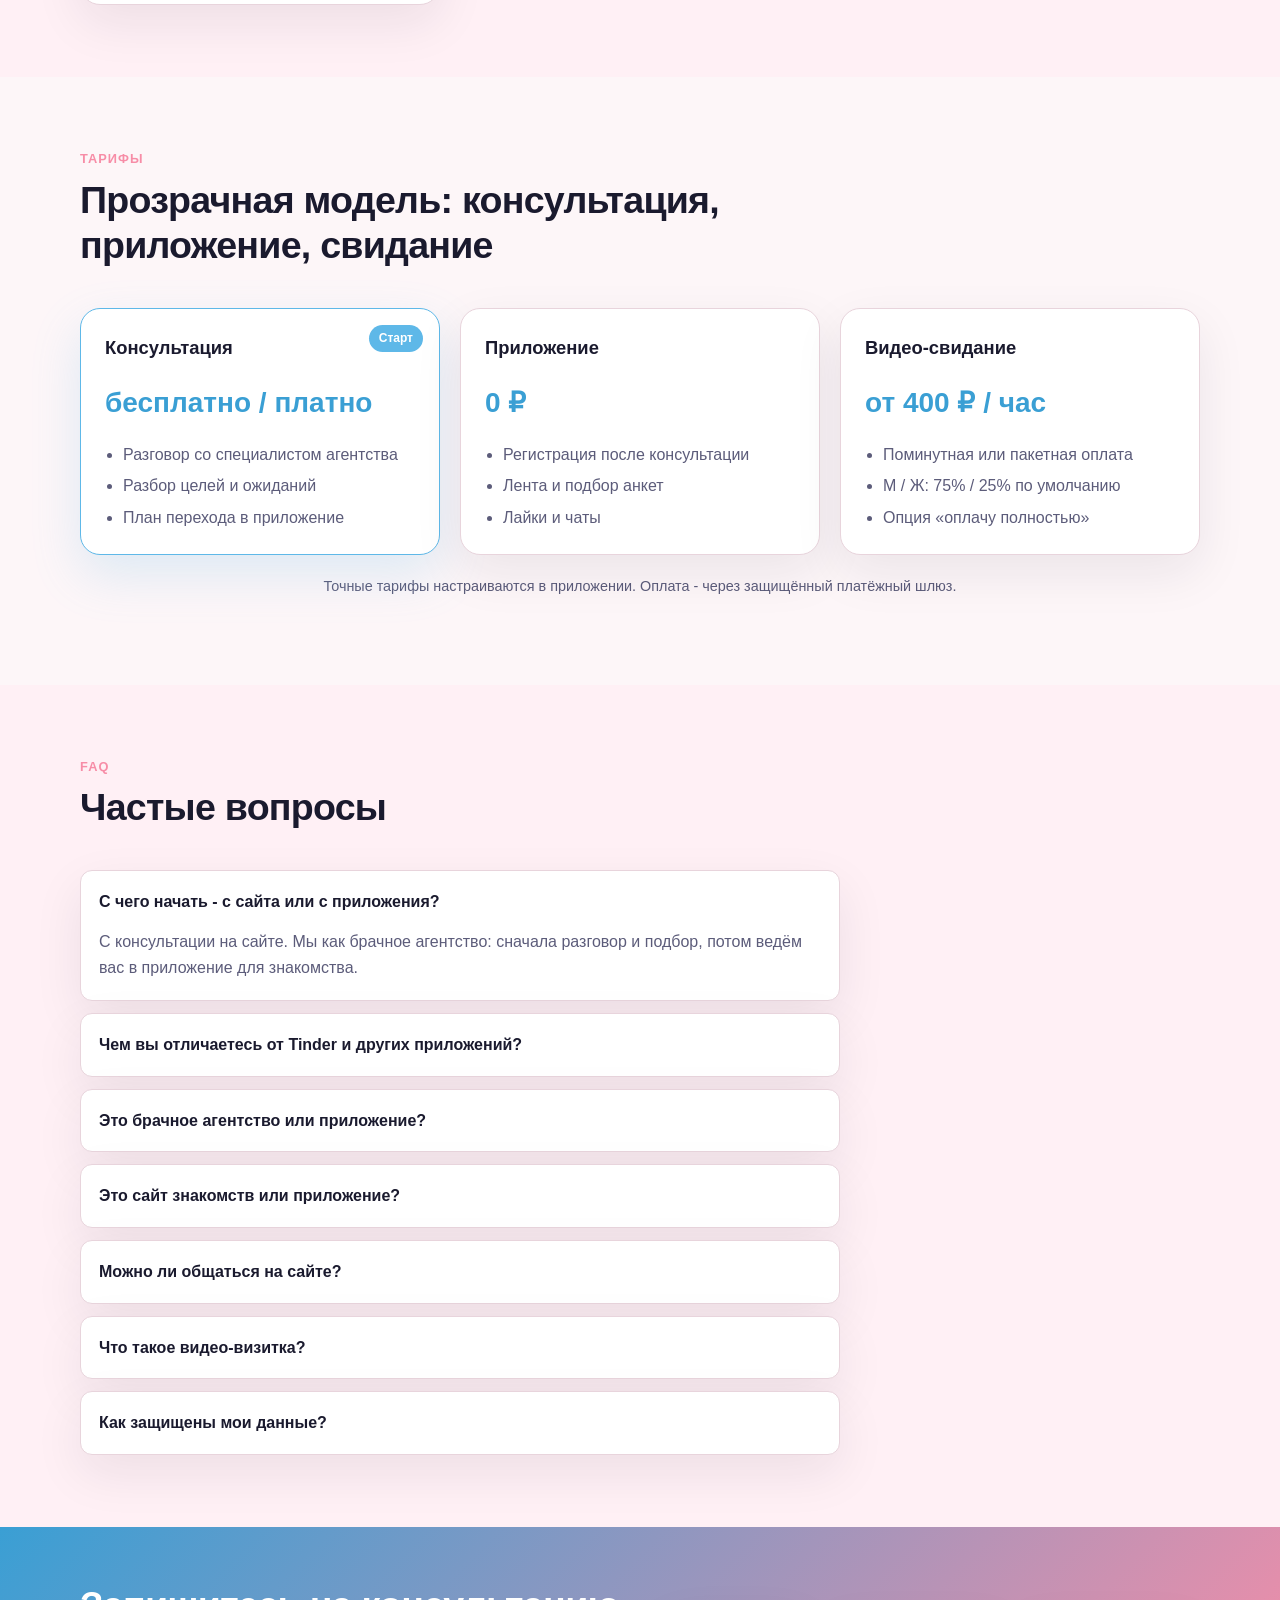
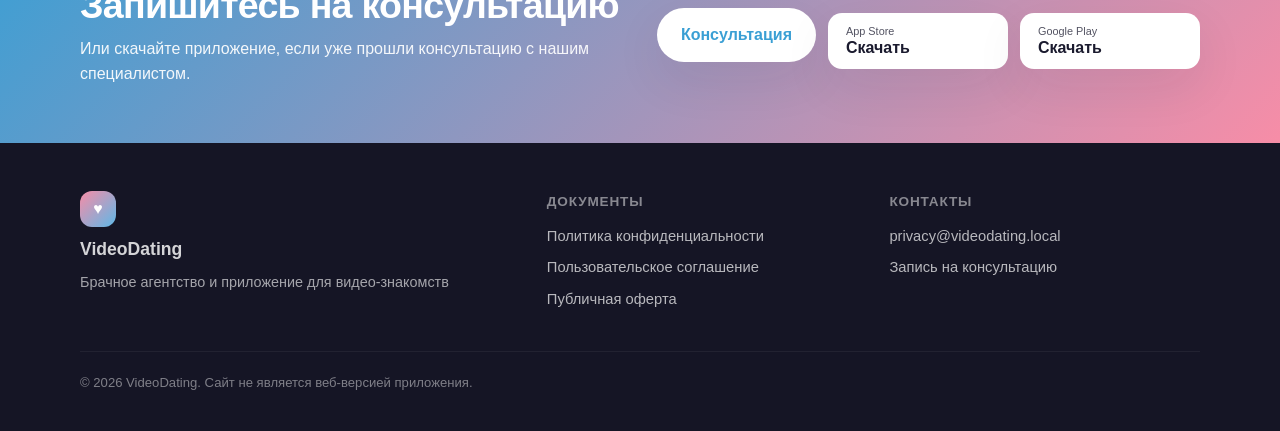
==== commit d61bdbac: "Update landing page content and styles for VideoDating platform. Enhanced navigation, restructured h" ====
--- a/preview-landing/index.html
+++ b/preview-landing/index.html
@@ -3,8 +3,8 @@
 <head>
   <meta charset="UTF-8" />
   <meta name="viewport" content="width=device-width, initial-scale=1" />
-  <meta name="description" content="VideoDating - брачное агентство нового формата. Видео-знакомства с проверенными анкетами. Скачайте приложение." />
-  <title>VideoDating - видео-знакомства с доверием</title>
+  <meta name="description" content="VideoDating - брачное агентство. Консультация, подбор пары, знакомства в приложении." />
+  <title>VideoDating - брачное агентство и консультации</title>
   <link rel="stylesheet" href="static/css/landing.css" />
 </head>
 <body>
@@ -15,36 +15,93 @@
         <span class="logo-text">VideoDating</span>
       </a>
       <nav class="nav-desktop" aria-label="Основная навигация">
-        <a href="#how">Как работает</a>
-        <a href="#advantages">Преимущества</a>
+        <a href="#consultation">Консультация</a>
+        <a href="#path">Как мы работаем</a>
+        <a href="#vs-apps">Отличия</a>
+        <a href="#pains">Боли</a>
         <a href="#tariffs">Тарифы</a>
         <a href="#faq">FAQ</a>
       </nav>
-      <a class="btn btn-primary btn-sm header-cta" href="#download">Скачать app</a>
+      <a class="btn btn-primary btn-sm header-cta" href="#consultation">Запись</a>
       <button type="button" class="menu-toggle" id="menu-toggle" aria-label="Открыть меню" aria-expanded="false">
         <span></span><span></span><span></span>
       </button>
     </div>
   </header>
   <nav class="nav-mobile" id="nav-mobile" hidden aria-label="Мобильное меню">
-    <a href="#how">Как работает</a>
-    <a href="#advantages">Преимущества</a>
+    <a href="#consultation">Консультация</a>
+    <a href="#path">Как мы работаем</a>
+    <a href="#vs-apps">Отличия</a>
+    <a href="#pains">Боли</a>
     <a href="#tariffs">Тарифы</a>
     <a href="#faq">FAQ</a>
     <a href="#download">Скачать приложение</a>
   </nav>
 
   <main>
-    <section class="hero" id="download">
+    <section class="hero" id="top-hero">
       <div class="container hero-grid">
         <div class="hero-copy">
-          <p class="eyebrow">Брачное агентство + мобильное приложение</p>
-          <h1>Знакомьтесь по-настоящему - через живое видео, а не по фото из прошлого</h1>
+          <p class="eyebrow">Брачное агентство</p>
+          <h1>Консультация специалиста - и подбор пары под вас</h1>
           <p class="hero-lead">
-            VideoDating объединяет подход брачного агентства и современную видео-платформу:
-            проверенные анкеты, видео-визитки, безопасные свидания и честные отзывы после звонка.
+            Мы не приложение для бесконечного свайпа. Как брачное агентство: сначала личная
+            консультация, разбор целей и подбор кандидатов - и только потом ведём вас в приложение
+            для знакомства и видео-свиданий.
           </p>
-          <div class="store-buttons">
+          <div class="hero-ctas">
+            <a class="btn btn-primary btn-lg" href="#consultation">Записаться на консультацию</a>
+            <a class="btn btn-outline btn-lg" href="#download">Уже прошли консультацию</a>
+          </div>
+          <p class="hero-note">Главная точка входа - консультация на сайте. Приложение - следующий шаг после разговора со специалистом.</p>
+        </div>
+        <div class="hero-visual">
+          <div class="consultation-mockup" aria-hidden="true">
+            <div class="consultation-mock-header">
+              <span>Консультация агентства</span>
+              <span class="consultation-mock-time">45 мин</span>
+            </div>
+            <div class="consultation-mock-specialist">
+              <div class="consultation-mock-avatar">👤</div>
+              <div>
+                <strong>Специалист VideoDating</strong>
+                <span>Подбор пары · серьёзные отношения</span>
+              </div>
+            </div>
+            <ul class="consultation-mock-list">
+              <li>Цели: брак, отношения, темп знакомства</li>
+              <li>Ожидания от партнёра и ваш стиль общения</li>
+              <li>Рекомендации по первым шагам</li>
+              <li>План перехода в приложение</li>
+            </ul>
+            <div class="consultation-mock-flow">
+              <span>Консультация</span>
+              <span aria-hidden="true">→</span>
+              <span>Подбор</span>
+              <span aria-hidden="true">→</span>
+              <span>Приложение</span>
+            </div>
+          </div>
+          <div class="hero-badge">брачное агентство · личный подбор · конфиденциальность</div>
+        </div>
+      </div>
+    </section>
+
+    <section class="agency-strip">
+      <div class="container agency-strip-inner">
+        <p><strong>Не Tinder и не «свайп в пустоту».</strong> Сайт - это запись на консультацию брачного агентства. Приложение подключаем после разговора со специалистом.</p>
+        <a class="btn btn-primary btn-sm" href="#consultation">Записаться</a>
+      </div>
+    </section>
+
+    <section class="section section-download" id="download">
+      <div class="container download-strip">
+        <div>
+          <p class="eyebrow">Приложение</p>
+          <h2>Скачать - если уже прошли консультацию</h2>
+          <p class="section-lead">Новым пользователям - сначала консультация. Ссылки на сторы - для тех, кого специалист уже ведёт в app.</p>
+        </div>
+        <div class="store-buttons store-buttons--compact">
             <a class="store-btn" href="#" aria-label="Скачать в App Store">
               <span class="store-icon" aria-hidden="true">
                 <svg viewBox="0 0 24 24" width="28" height="28"><path fill="currentColor" d="M18.7 12.6c-.1-2.1 1.7-3.1 1.8-3.2-1-.1-2-.6-2.6-1.4-.6-.8-1-1.9-.9-3 1-.1 2 .5 2.5 1.3.5-.9 1.4-1.5 2.4-1.5.1 1-.3 2-.9 2.6-1.8 1.7-4.6 1.2-4.6 1.2.1 2.2 2 3.4 2 3.4-.8 2.3-2.5 2.3-3.1 2.3-.7 0-2.5-.4-3.3-2.2zM15.6 5.5c.5-.6 1.5-1 2.3-.9-.2 1.1-.9 2-1.9 2.4-.5.2-1 .2-1.4 0 .1-.5.6-1.2 1-1.5z"/></svg>
@@ -63,28 +120,232 @@
                 <strong>Google Play</strong>
               </span>
             </a>
-          </div>
-          <p class="hero-note">Сайт - рекламная витрина агентства. Все знакомства проходят в мобильном приложении.</p>
-        </div>
-        <div class="hero-visual">
-          <div class="phone-mockup" aria-hidden="true">
-            <div class="phone-notch"></div>
-            <div class="phone-screen">
-              <div class="mock-video">
-                <div class="mock-play">▶</div>
-                <span>Видео-визитка</span>
-              </div>
-              <div class="mock-actions">
-                <button type="button" class="mock-skip">✕</button>
-                <button type="button" class="mock-like">♥</button>
-              </div>
-              <div class="mock-card">
-                <strong>Анна, 28</strong>
-                <span>Москва · совместимость 87%</span>
-              </div>
-            </div>
-          </div>
-          <div class="hero-badge">конфиденциальность · модерация · рейтинг после звонка</div>
+        </div>
+      </div>
+    </section>
+
+    <section class="section section-alt" id="consultation">
+      <div class="container">
+        <div class="section-head">
+          <p class="eyebrow">Консультация</p>
+          <h2>Главная услуга - консультация брачного агентства</h2>
+          <p class="section-lead">Не с ленты и не со свайпа. Сначала разговор со специалистом, подбор пары - и только потом приложение.</p>
+        </div>
+        <div class="consultation-grid consultation-grid--three">
+          <article class="consultation-card">
+            <h3>Что на консультации</h3>
+            <ul>
+              <li>Разбор целей: серьёзные отношения, брак, знакомство без спешки</li>
+              <li>Ожидания от партнёра и ваш стиль общения</li>
+              <li>Рекомендации по формату знакомства и первым шагам</li>
+              <li>План: как перейти в приложение после консультации</li>
+            </ul>
+          </article>
+          <article class="consultation-card">
+            <h3>Чем мы не похожи на приложения</h3>
+            <ul>
+              <li>Живой специалист вместо безликого алгоритма</li>
+              <li>Подбор пары после разговора, а не случайная лента</li>
+              <li>Один путь: консультация → подбор → app - без хаоса свайпов</li>
+              <li>Фокус на серьёзных знакомствах, не на «лайках в пустоту»</li>
+            </ul>
+          </article>
+          <article class="consultation-card consultation-card-accent">
+            <h3>Записаться</h3>
+            <p>Оставьте контакт - специалист агентства свяжется с вами и назначит удобное время.</p>
+            <form class="consultation-form" action="#" method="post">
+              <label>
+                <span>Имя</span>
+                <input type="text" name="name" placeholder="Как к вам обращаться" />
+              </label>
+              <label>
+                <span>Телефон или email</span>
+                <input type="text" name="contact" placeholder="+7 … или email" />
+              </label>
+              <button type="submit" class="btn btn-primary btn-lg">Отправить заявку</button>
+            </form>
+            <p class="form-note">Макет формы. После согласования подключим CRM или мессенджер.</p>
+          </article>
+        </div>
+      </div>
+    </section>
+
+    <section class="section" id="path">
+      <div class="container">
+        <div class="section-head">
+          <p class="eyebrow">Воронка</p>
+          <h2>Консультация → подбор → приложение</h2>
+        </div>
+        <div class="steps steps--four">
+          <article class="step-card">
+            <div class="step-num">1</div>
+            <h3>Консультация</h3>
+            <p>Личный разговор со специалистом агентства: цели, ожидания, что важно в паре.</p>
+          </article>
+          <article class="step-card">
+            <div class="step-num">2</div>
+            <h3>Подбор пары</h3>
+            <p>После консультации подбираем кандидатов по совместимости, интересам и целям.</p>
+          </article>
+          <article class="step-card">
+            <div class="step-num">3</div>
+            <h3>Приложение</h3>
+            <p>Ведём в app: видео-визитка, лента, лайки, чаты с видео-кружками.</p>
+          </article>
+          <article class="step-card">
+            <div class="step-num">4</div>
+            <h3>Видео-свидание</h3>
+            <p>Взаимный интерес → звонок в видеокомнате. Без лишних трат на пустые встречи.</p>
+          </article>
+        </div>
+      </div>
+    </section>
+
+    <section class="section" id="vs-apps">
+      <div class="container">
+        <div class="section-head">
+          <p class="eyebrow">Почему не обычные приложения</p>
+          <h2>Боли Tinder, Мамбы и других - и наш ответ</h2>
+          <p class="section-lead">Из анализа рынка: что нравится в конкурентах и где они не закрывают потребность. VideoDating начинается с консультации агентства.</p>
+        </div>
+        <div class="vs-apps">
+          <article class="vs-app-card">
+            <header class="vs-app-header">
+              <h3>Tinder</h3>
+              <span class="vs-app-plus">+ большая аудитория</span>
+            </header>
+            <p class="vs-app-pain"><strong>Боль:</strong> женщины тонут в шаблонных сообщениях, мужчины - в конкуренции за внимание.</p>
+            <p class="vs-app-answer"><strong>У нас:</strong> консультация и подбор до ленты, лимит диалогов, осмысленные первые шаги.</p>
+          </article>
+          <article class="vs-app-card">
+            <header class="vs-app-header">
+              <h3>ВК Знакомства</h3>
+              <span class="vs-app-plus">+ экосистема ВК</span>
+            </header>
+            <p class="vs-app-pain"><strong>Боль:</strong> фейки, боты, пустые анкеты, баги и пропадающие диалоги.</p>
+            <p class="vs-app-answer"><strong>У нас:</strong> видеовизитка, модерация, живой специалист на старте.</p>
+          </article>
+          <article class="vs-app-card">
+            <header class="vs-app-header">
+              <h3>Мамба</h3>
+              <span class="vs-app-plus">+ много пользователей</span>
+            </header>
+            <p class="vs-app-pain"><strong>Боль:</strong> платная «иллюзия выбора», лайки от ботов, автопродление подписок.</p>
+            <p class="vs-app-answer"><strong>У нас:</strong> оплата за контакт и свидание, не за бесконечные лайки в пустоту.</p>
+          </article>
+          <article class="vs-app-card">
+            <header class="vs-app-header">
+              <h3>Pure</h3>
+              <span class="vs-app-plus">+ анонимность</span>
+            </header>
+            <p class="vs-app-pain"><strong>Боль:</strong> узкая ниша, неоднозначная аудитория, мало живых анкет в регионе.</p>
+            <p class="vs-app-answer"><strong>У нас:</strong> одна цель - серьёзные отношения, отсев на консультации.</p>
+          </article>
+          <article class="vs-app-card">
+            <header class="vs-app-header">
+              <h3>Twinby</h3>
+              <span class="vs-app-plus">+ тесты совместимости</span>
+            </header>
+            <p class="vs-app-pain"><strong>Боль:</strong> сырой продукт, лаги, примитивный ИИ, тесты не отражают реальность.</p>
+            <p class="vs-app-answer"><strong>У нас:</strong> совместимость через разговор со специалистом, не через формальные тесты.</p>
+          </article>
+          <article class="vs-app-card">
+            <header class="vs-app-header">
+              <h3>Дайвинчик (Leo)</h3>
+              <span class="vs-app-plus">+ бесплатно</span>
+            </header>
+            <p class="vs-app-pain"><strong>Боль:</strong> токсичное комьюнити, мошенники, «инвесторы», оскорбления.</p>
+            <p class="vs-app-answer"><strong>У нас:</strong> модерация, репутация, бан за агрессию, вход через консультацию.</p>
+          </article>
+        </div>
+        <p class="vs-apps-cta">Не уверены, с чего начать? <a href="#consultation">Запишитесь на консультацию</a> - специалист объяснит формат и подберёт план.</p>
+      </div>
+    </section>
+
+    <section class="section section-alt" id="pains">
+      <div class="container">
+        <div class="section-head">
+          <p class="eyebrow">Боли аудитории</p>
+          <h2>Что мешает знакомиться - и как мы это закрываем</h2>
+          <p class="section-lead">Две аудитории, одна логика: консультация агентства и приложение снимают типичные барьеры.</p>
+        </div>
+
+        <h3 class="pains-group-title">Для мужчин</h3>
+        <div class="pains">
+          <article class="pain-card">
+            <h3>Деньги на пустые свидания</h3>
+            <p class="pain-solution">Видеокомната до встречи, выбор формата и бюджета заранее - кофе вместо дорогого ужина.</p>
+            <p class="pain-quote">«Хватит тратить тысячи на пустые ужины. Найди ту, с кем кофе в парке станет лучшим свиданием».</p>
+          </article>
+          <article class="pain-card">
+            <h3>Лайки без ответа</h3>
+            <p class="pain-solution">Лимит активных диалогов, подбор по интересам, не только по фото. Лайк - значит будет диалог.</p>
+            <p class="pain-quote">«Ты не один из сотни. Наш алгоритм даёт шанс каждому, кто ищет серьёзно».</p>
+          </article>
+          <article class="pain-card">
+            <h3>Боты и мошенницы</h3>
+            <p class="pain-solution">Обязательная видеовизитка, модерация, рейтинги и жалобы. Блокировка подозрительных сценариев.</p>
+            <p class="pain-quote">«Никаких ботов и просьб “скинь на такси”. Только реальные люди с видеоанкетой».</p>
+          </article>
+          <article class="pain-card">
+            <h3>Пустые анкеты</h3>
+            <p class="pain-solution">Минимум полей в профиле, подсказки при заполнении, бонусы за полную анкету.</p>
+            <p class="pain-quote">«Забудь про анкеты-пустышки. Здесь у каждого есть о чем рассказать».</p>
+          </article>
+          <article class="pain-card">
+            <h3>Страшно написать первым</h3>
+            <p class="pain-solution">Подсказки для первого сообщения и комплимента по профилю - не «привет, как дела».</p>
+            <p class="pain-quote">«Старт диалога - больше не проблема. Умный чат подскажет, что написать».</p>
+          </article>
+          <article class="pain-card">
+            <h3>Переписка без встречи</h3>
+            <p class="pain-solution">Лимит видео-кружков, кнопка «Предложить свидание», напоминание перевести общение в офлайн.</p>
+            <p class="pain-quote">«Хватит переписываться неделями. Нажми “Предложить свидание” и встреться уже завтра».</p>
+          </article>
+          <article class="pain-card">
+            <h3>Подписка без результата</h3>
+            <p class="pain-solution">Оплата за реальный контакт и свидание, а не за бесконечные лайки в пустоту.</p>
+            <p class="pain-quote">«Платишь за лайки, а толку ноль? У нас - платишь только за реальный контакт».</p>
+          </article>
+        </div>
+
+        <h3 class="pains-group-title">Для женщин</h3>
+        <div class="pains">
+          <article class="pain-card">
+            <h3>Неподобающие сообщения</h3>
+            <p class="pain-solution">Фильтр спама, жалобы, санкции за пошлость и оскорбления. Чистое общение без «привет, крошка».</p>
+            <p class="pain-quote">«Забудь про “привет, крошка” и дикпики. У нас чистое общение без пошлости».</p>
+          </article>
+          <article class="pain-card">
+            <h3>Страх за безопасность</h3>
+            <p class="pain-solution">Видеоверификация, первое свидание в публичном месте на карте, тревожная кнопка.</p>
+            <p class="pain-quote">«Твоя безопасность - наш приоритет. Первое свидание только в людном месте, которое выберешь ты».</p>
+          </article>
+          <article class="pain-card">
+            <h3>Фото не совпадает с реальностью</h3>
+            <p class="pain-solution">Обязательная видеовизитка в анкете, жалобы на нечестные профили, блокировка или пометка.</p>
+            <p class="pain-quote">«Никакого “фото 10-летней давности” - только живое видео. Знакомься с настоящими людьми».</p>
+          </article>
+          <article class="pain-card">
+            <h3>Лайк без ответа</h3>
+            <p class="pain-solution">Таймер ответа 24 часа, приоритет активным профилям, пометка «давно не в сети».</p>
+            <p class="pain-quote">«Хватит ждать ответа сутками. Здесь если мэтч - значит, ты интересна».</p>
+          </article>
+          <article class="pain-card">
+            <h3>Банальные «привет, как дела»</h3>
+            <p class="pain-solution">Первое сообщение по интересам, фильтр на шаблоны, подсветка общих хобби.</p>
+            <p class="pain-quote">«Пиши осмысленно или не пиши вовсе. Мы отсеиваем “привет” и оставляем только тех, кому ты интересна».</p>
+          </article>
+          <article class="pain-card">
+            <h3>Охотники за «разок»</h3>
+            <p class="pain-solution">Одна цель в сервисе - серьёзные отношения. Несовпадение целей - отсев на этапе подбора.</p>
+            <p class="pain-quote">«Ты ищешь отношения? Ты их найдёшь. А охотники за “разок” останутся за бортом».</p>
+          </article>
+          <article class="pain-card">
+            <h3>Токсичность и хамство</h3>
+            <p class="pain-solution">Модерация кружков, репутация и отзывы, мгновенный бан за агрессию после жалобы.</p>
+            <p class="pain-quote">«Хватит терпеть хамство. Здесь обидчики исчезают навсегда после первой жалобы».</p>
+          </article>
         </div>
       </div>
     </section>
@@ -92,24 +353,24 @@
     <section class="section" id="how">
       <div class="container">
         <div class="section-head">
-          <p class="eyebrow">Как это работает</p>
-          <h2>Три шага от первого взгляда до видео-свидания</h2>
+          <p class="eyebrow">В приложении</p>
+          <h2>После консультации - знакомство в app</h2>
         </div>
         <div class="steps">
           <article class="step-card">
             <div class="step-num">1</div>
-            <h3>Скачайте приложение</h3>
-            <p>Укажите пол и возраст - сразу смотрите анкеты. Без длинной регистрации на старте.</p>
+            <h3>Скачиваете приложение</h3>
+            <p>По рекомендации специалиста после консультации. Регистрация и видео-визитка.</p>
           </article>
           <article class="step-card">
             <div class="step-num">2</div>
-            <h3>Запишите видео-визитку</h3>
-            <p>60 секунд о себе, модерация агентства, глубокая анкета: цели, интересы, образование.</p>
+            <h3>Смотрите подобранные анкеты</h3>
+            <p>Лента с учётом целей с консультации: интересы, образование, совместимость.</p>
           </article>
           <article class="step-card">
             <div class="step-num">3</div>
             <h3>Лайк → мэтч → звонок</h3>
-            <p>Взаимная симпатия открывает чат с видео-кружками. Дальше - безопасное видео-свидание.</p>
+            <p>Чат с видео-кружками, затем видео-свидание в защищённой видеокомнате.</p>
           </article>
         </div>
       </div>
@@ -150,21 +411,21 @@
       <div class="container about-grid">
         <div>
           <p class="eyebrow">О сервисе</p>
-          <h2>Брачное агентство, которое говорит на языке видео</h2>
+          <h2>Брачное агентство с консультацией на входе</h2>
           <p>
-            Мы создаём пространство для серьёзных знакомств: без анонимных переписок
-            и бесконечного свайпа. Каждый профиль проходит проверку, а общение выходит
-            на уровень видео-кружков и звонков только после взаимного интереса.
+            VideoDating - это не очередное приложение для свайпа. Мы начинаем как брачное агентство:
+            личная консультация, подбор пары под ваши цели - и только потом знакомство в приложении
+            с видео-визитками, чатами и звонками.
           </p>
           <ul class="about-list">
-            <li>Гостевой доступ к ленте - 5 лайков до регистрации</li>
-            <li>Чаты только с видео-кружками до 60 секунд</li>
-            <li>Видео-свидания с прозрачной поминутной оплатой</li>
+            <li>Консультация специалиста - первая точка входа на сайте</li>
+            <li>Подбор кандидатов после разговора, не случайная лента</li>
+            <li>Приложение - инструмент знакомства после консультации</li>
           </ul>
         </div>
         <div class="stats-panel">
+          <div class="stat"><strong>1</strong><span>консультация - старт знакомства</span></div>
           <div class="stat"><strong>4</strong><span>критерия оценки после звонка</span></div>
-          <div class="stat"><strong>30</strong><span>лайков в сутки после регистрации</span></div>
           <div class="stat"><strong>24ч</strong><span>SLA модерации визитки</span></div>
         </div>
       </div>
@@ -177,6 +438,10 @@
           <h2>Истории тех, кто дошёл до видео-свидания</h2>
         </div>
         <div class="reviews">
+          <blockquote class="review-card">
+            <p>«Сначала была консультация - спокойно разобрали, кого я ищу. Потом вели в приложение, уже с понятным планом. Это ощущается как агентство, а не как Tinder.»</p>
+            <footer>Дмитрий, 36 · Москва</footer>
+          </blockquote>
           <blockquote class="review-card">
             <p>«Наконец сервис, где видно живого человека, а не отфотошопленный аватар. После видео-звонка было понятно - продолжаем общение.»</p>
             <footer>Мария, 31 · Москва</footer>
@@ -197,20 +462,29 @@
       <div class="container">
         <div class="section-head">
           <p class="eyebrow">Тарифы</p>
-          <h2>Прозрачная модель: бесплатный старт, оплата за свидание</h2>
+          <h2>Прозрачная модель: консультация, приложение, свидание</h2>
         </div>
         <div class="pricing">
+          <article class="price-card price-card-featured">
+            <span class="price-badge">Старт</span>
+            <h3>Консультация</h3>
+            <p class="price">бесплатно / платно</p>
+            <ul>
+              <li>Разговор со специалистом агентства</li>
+              <li>Разбор целей и ожиданий</li>
+              <li>План перехода в приложение</li>
+            </ul>
+          </article>
           <article class="price-card">
-            <h3>Старт</h3>
+            <h3>Приложение</h3>
             <p class="price">0 ₽</p>
             <ul>
-              <li>Гостевой доступ к ленте</li>
-              <li>5 лайков до регистрации</li>
-              <li>Регистрация бесплатно</li>
+              <li>Регистрация после консультации</li>
+              <li>Лента и подбор анкет</li>
+              <li>Лайки и чаты</li>
             </ul>
           </article>
-          <article class="price-card price-card-featured">
-            <span class="price-badge">Популярно</span>
+          <article class="price-card">
             <h3>Видео-свидание</h3>
             <p class="price">от 400 ₽ / час</p>
             <ul>
@@ -219,15 +493,6 @@
               <li>Опция «оплачу полностью»</li>
             </ul>
           </article>
-          <article class="price-card">
-            <h3>Дополнительно</h3>
-            <p class="price">по запросу</p>
-            <ul>
-              <li>Запись свидания на 30 дней</li>
-              <li>Пакеты минут в личном кабинете</li>
-              <li>Подписка и баланс в приложении</li>
-            </ul>
-          </article>
         </div>
         <p class="pricing-note">Точные тарифы настраиваются в приложении. Оплата - через защищённый платёжный шлюз.</p>
       </div>
@@ -241,8 +506,20 @@
         </div>
         <div class="faq-list">
           <details class="faq-item" open>
+            <summary>С чего начать - с сайта или с приложения?</summary>
+            <p>С консультации на сайте. Мы как брачное агентство: сначала разговор и подбор, потом ведём вас в приложение для знакомства.</p>
+          </details>
+          <details class="faq-item">
+            <summary>Чем вы отличаетесь от Tinder и других приложений?</summary>
+            <p>Обычные приложения начинаются со свайпа. Мы - с консультации брачного агентства: специалист разбирает цели, подбирает кандидатов и только потом ведёт в приложение. См. блок <a href="#vs-apps">«Отличия»</a>.</p>
+          </details>
+          <details class="faq-item">
+            <summary>Это брачное агентство или приложение?</summary>
+            <p>И то, и другое: агентство на входе (консультация и подбор), приложение - для знакомства после консультации.</p>
+          </details>
+          <details class="faq-item">
             <summary>Это сайт знакомств или приложение?</summary>
-            <p>Этот сайт - рекламная витрина брачного агентства VideoDating. Все знакомства, чаты и звонки проходят в мобильном приложении для iOS и Android.</p>
+            <p>Сайт - запись на консультацию и информация об агентстве. Знакомства, чаты и звонки - в мобильном приложении.</p>
           </details>
           <details class="faq-item">
             <summary>Можно ли общаться на сайте?</summary>
@@ -263,16 +540,19 @@
     <section class="cta-band">
       <div class="container cta-band-inner">
         <div>
-          <h2>Готовы к знакомству через видео?</h2>
-          <p>Скачайте приложение VideoDating - первый шаг займёт пару минут.</p>
-        </div>
-        <div class="store-buttons store-buttons--light">
-          <a class="store-btn store-btn--light" href="#" aria-label="Скачать в App Store">
-            <span class="store-label"><small>App Store</small><strong>Скачать</strong></span>
-          </a>
-          <a class="store-btn store-btn--light" href="#" aria-label="Скачать в Google Play">
-            <span class="store-label"><small>Google Play</small><strong>Скачать</strong></span>
-          </a>
+          <h2>Запишитесь на консультацию</h2>
+          <p>Или скачайте приложение, если уже прошли консультацию с нашим специалистом.</p>
+        </div>
+        <div class="cta-band-actions">
+          <a class="btn btn-light btn-lg" href="#consultation">Консультация</a>
+          <div class="store-buttons store-buttons--light">
+            <a class="store-btn store-btn--light" href="#" aria-label="Скачать в App Store">
+              <span class="store-label"><small>App Store</small><strong>Скачать</strong></span>
+            </a>
+            <a class="store-btn store-btn--light" href="#" aria-label="Скачать в Google Play">
+              <span class="store-label"><small>Google Play</small><strong>Скачать</strong></span>
+            </a>
+          </div>
         </div>
       </div>
     </section>
@@ -294,7 +574,7 @@
       <div class="footer-links">
         <h4>Контакты</h4>
         <a href="mailto:privacy@videodating.local">privacy@videodating.local</a>
-        <a href="#download">Скачать приложение</a>
+        <a href="#consultation">Запись на консультацию</a>
       </div>
     </div>
     <div class="container footer-bottom">
--- a/preview-landing/static/css/landing.css
+++ b/preview-landing/static/css/landing.css
@@ -109,6 +109,156 @@
   font-size: 0.9rem;
 }
 
+.btn-lg {
+  padding: 14px 24px;
+  font-size: 1rem;
+}
+
+.btn-outline {
+  background: transparent;
+  color: var(--text);
+  border: 2px solid var(--border);
+  box-shadow: none;
+}
+
+.btn-outline:hover {
+  border-color: var(--primary);
+  color: var(--primary-dark);
+}
+
+.btn-light {
+  background: white;
+  color: var(--primary-dark);
+  box-shadow: var(--shadow);
+}
+
+.hero-ctas {
+  display: flex;
+  flex-wrap: wrap;
+  gap: 12px;
+  margin: 24px 0 16px;
+}
+
+.store-buttons--compact {
+  margin-top: 0;
+}
+
+.store-buttons--compact .store-btn {
+  min-width: 160px;
+  padding: 10px 14px;
+}
+
+.section-lead {
+  margin: 0;
+  color: var(--text-secondary);
+  font-size: 1.05rem;
+  max-width: 58ch;
+}
+
+.consultation-grid {
+  display: grid;
+  gap: 20px;
+}
+
+.consultation-card {
+  background: var(--surface);
+  border: 1px solid var(--border);
+  border-radius: var(--radius);
+  padding: 28px;
+  box-shadow: var(--shadow);
+}
+
+.consultation-card-accent {
+  border-color: var(--primary);
+}
+
+.consultation-card ul {
+  margin: 0;
+  padding-left: 18px;
+  color: var(--text-secondary);
+}
+
+.consultation-card li + li {
+  margin-top: 8px;
+}
+
+.consultation-form {
+  display: grid;
+  gap: 14px;
+  margin-top: 16px;
+}
+
+.consultation-form label {
+  display: grid;
+  gap: 6px;
+  font-size: 0.9rem;
+  color: var(--text-secondary);
+}
+
+.consultation-form input {
+  padding: 12px 14px;
+  border: 1px solid var(--border);
+  border-radius: var(--radius-sm);
+  font: inherit;
+}
+
+.form-note {
+  margin: 12px 0 0;
+  font-size: 0.82rem;
+  color: var(--text-secondary);
+}
+
+.pains-group-title {
+  margin: 32px 0 16px;
+  font-size: 1.15rem;
+  color: var(--text);
+}
+
+.pains-group-title:first-of-type {
+  margin-top: 0;
+}
+
+.pains {
+  display: grid;
+  gap: 16px;
+}
+
+.pain-card {
+  background: var(--surface);
+  border: 1px solid var(--border);
+  border-radius: var(--radius);
+  padding: 22px 24px;
+  box-shadow: var(--shadow);
+}
+
+.pain-card h3 {
+  margin-bottom: 10px;
+}
+
+.pain-solution {
+  margin: 0 0 12px;
+  color: var(--text-secondary);
+}
+
+.pain-quote {
+  margin: 0;
+  padding-left: 14px;
+  border-left: 3px solid var(--accent);
+  color: var(--text);
+  font-style: italic;
+}
+
+.cta-band-actions {
+  display: flex;
+  flex-wrap: wrap;
+  gap: 12px;
+  align-items: center;
+}
+
+.steps--four {
+  grid-template-columns: 1fr;
+}
+
 /* Header */
 .site-header {
   position: sticky;
@@ -384,6 +534,179 @@
   font-size: 0.85rem;
   color: var(--text-secondary);
   box-shadow: var(--shadow);
+}
+
+.consultation-mockup {
+  width: min(360px, 100%);
+  padding: 22px;
+  border-radius: var(--radius);
+  background: var(--surface);
+  border: 1px solid var(--border);
+  box-shadow: var(--shadow-lg);
+}
+
+.consultation-mock-header {
+  display: flex;
+  justify-content: space-between;
+  align-items: center;
+  margin-bottom: 18px;
+  font-size: 0.85rem;
+  font-weight: 700;
+  color: var(--primary-dark);
+}
+
+.consultation-mock-time {
+  padding: 4px 10px;
+  border-radius: 999px;
+  background: var(--bg-alt);
+  color: var(--text-secondary);
+  font-weight: 600;
+}
+
+.consultation-mock-specialist {
+  display: flex;
+  gap: 14px;
+  align-items: center;
+  margin-bottom: 18px;
+}
+
+.consultation-mock-avatar {
+  width: 52px;
+  height: 52px;
+  display: grid;
+  place-items: center;
+  border-radius: 50%;
+  background: linear-gradient(135deg, var(--primary), var(--accent));
+  font-size: 1.4rem;
+}
+
+.consultation-mock-specialist strong {
+  display: block;
+  font-size: 0.95rem;
+}
+
+.consultation-mock-specialist span {
+  font-size: 0.82rem;
+  color: var(--text-secondary);
+}
+
+.consultation-mock-list {
+  margin: 0 0 18px;
+  padding-left: 18px;
+  color: var(--text-secondary);
+  font-size: 0.92rem;
+}
+
+.consultation-mock-list li + li {
+  margin-top: 8px;
+}
+
+.consultation-mock-flow {
+  display: flex;
+  flex-wrap: wrap;
+  gap: 8px;
+  align-items: center;
+  padding: 12px 14px;
+  border-radius: var(--radius-sm);
+  background: var(--bg-alt);
+  font-size: 0.82rem;
+  font-weight: 600;
+  color: var(--text-secondary);
+}
+
+.agency-strip {
+  padding: 18px 0;
+  background: linear-gradient(90deg, var(--primary-dark), var(--primary));
+  color: white;
+}
+
+.agency-strip-inner {
+  display: flex;
+  flex-wrap: wrap;
+  gap: 16px;
+  align-items: center;
+  justify-content: space-between;
+}
+
+.agency-strip p {
+  margin: 0;
+  max-width: 72ch;
+}
+
+.section-download {
+  padding: 40px 0;
+  background: white;
+  border-bottom: 1px solid var(--border);
+}
+
+.download-strip {
+  display: grid;
+  gap: 24px;
+  align-items: center;
+}
+
+.download-strip h2 {
+  font-size: clamp(1.25rem, 2.5vw, 1.6rem);
+}
+
+.download-strip .store-buttons {
+  margin: 0;
+}
+
+.vs-apps {
+  display: grid;
+  gap: 16px;
+}
+
+.vs-app-card {
+  padding: 22px 24px;
+  border-radius: var(--radius);
+  background: var(--surface);
+  border: 1px solid var(--border);
+  box-shadow: var(--shadow);
+}
+
+.vs-app-header {
+  display: flex;
+  flex-wrap: wrap;
+  gap: 10px;
+  align-items: baseline;
+  justify-content: space-between;
+  margin-bottom: 12px;
+}
+
+.vs-app-header h3 {
+  margin: 0;
+}
+
+.vs-app-plus {
+  font-size: 0.82rem;
+  color: var(--primary-dark);
+  font-weight: 600;
+}
+
+.vs-app-pain,
+.vs-app-answer {
+  margin: 0 0 10px;
+  font-size: 0.95rem;
+  color: var(--text-secondary);
+}
+
+.vs-app-answer {
+  margin-bottom: 0;
+  color: var(--text);
+}
+
+.vs-apps-cta {
+  margin: 24px 0 0;
+  text-align: center;
+  color: var(--text-secondary);
+}
+
+.vs-apps-cta a {
+  color: var(--primary-dark);
+  font-weight: 600;
+  text-decoration: underline;
 }
 
 /* Sections */
@@ -666,6 +989,34 @@
     grid-template-columns: repeat(3, 1fr);
   }
 
+  .steps--four {
+    grid-template-columns: repeat(2, 1fr);
+  }
+
+  .consultation-grid {
+    grid-template-columns: 1fr 1fr;
+  }
+
+  .consultation-grid--three {
+    grid-template-columns: 1fr 1fr;
+  }
+
+  .consultation-grid--three .consultation-card-accent {
+    grid-column: 1 / -1;
+  }
+
+  .download-strip {
+    grid-template-columns: 1fr auto;
+  }
+
+  .vs-apps {
+    grid-template-columns: repeat(2, 1fr);
+  }
+
+  .pains {
+    grid-template-columns: repeat(2, 1fr);
+  }
+
   .features {
     grid-template-columns: repeat(2, 1fr);
   }
@@ -695,6 +1046,22 @@
   .features {
     grid-template-columns: repeat(4, 1fr);
   }
+
+  .steps--four {
+    grid-template-columns: repeat(4, 1fr);
+  }
+
+  .consultation-grid--three {
+    grid-template-columns: repeat(3, 1fr);
+  }
+
+  .consultation-grid--three .consultation-card-accent {
+    grid-column: auto;
+  }
+
+  .vs-apps {
+    grid-template-columns: repeat(3, 1fr);
+  }
 }
 
 @media (max-width: 719px) {
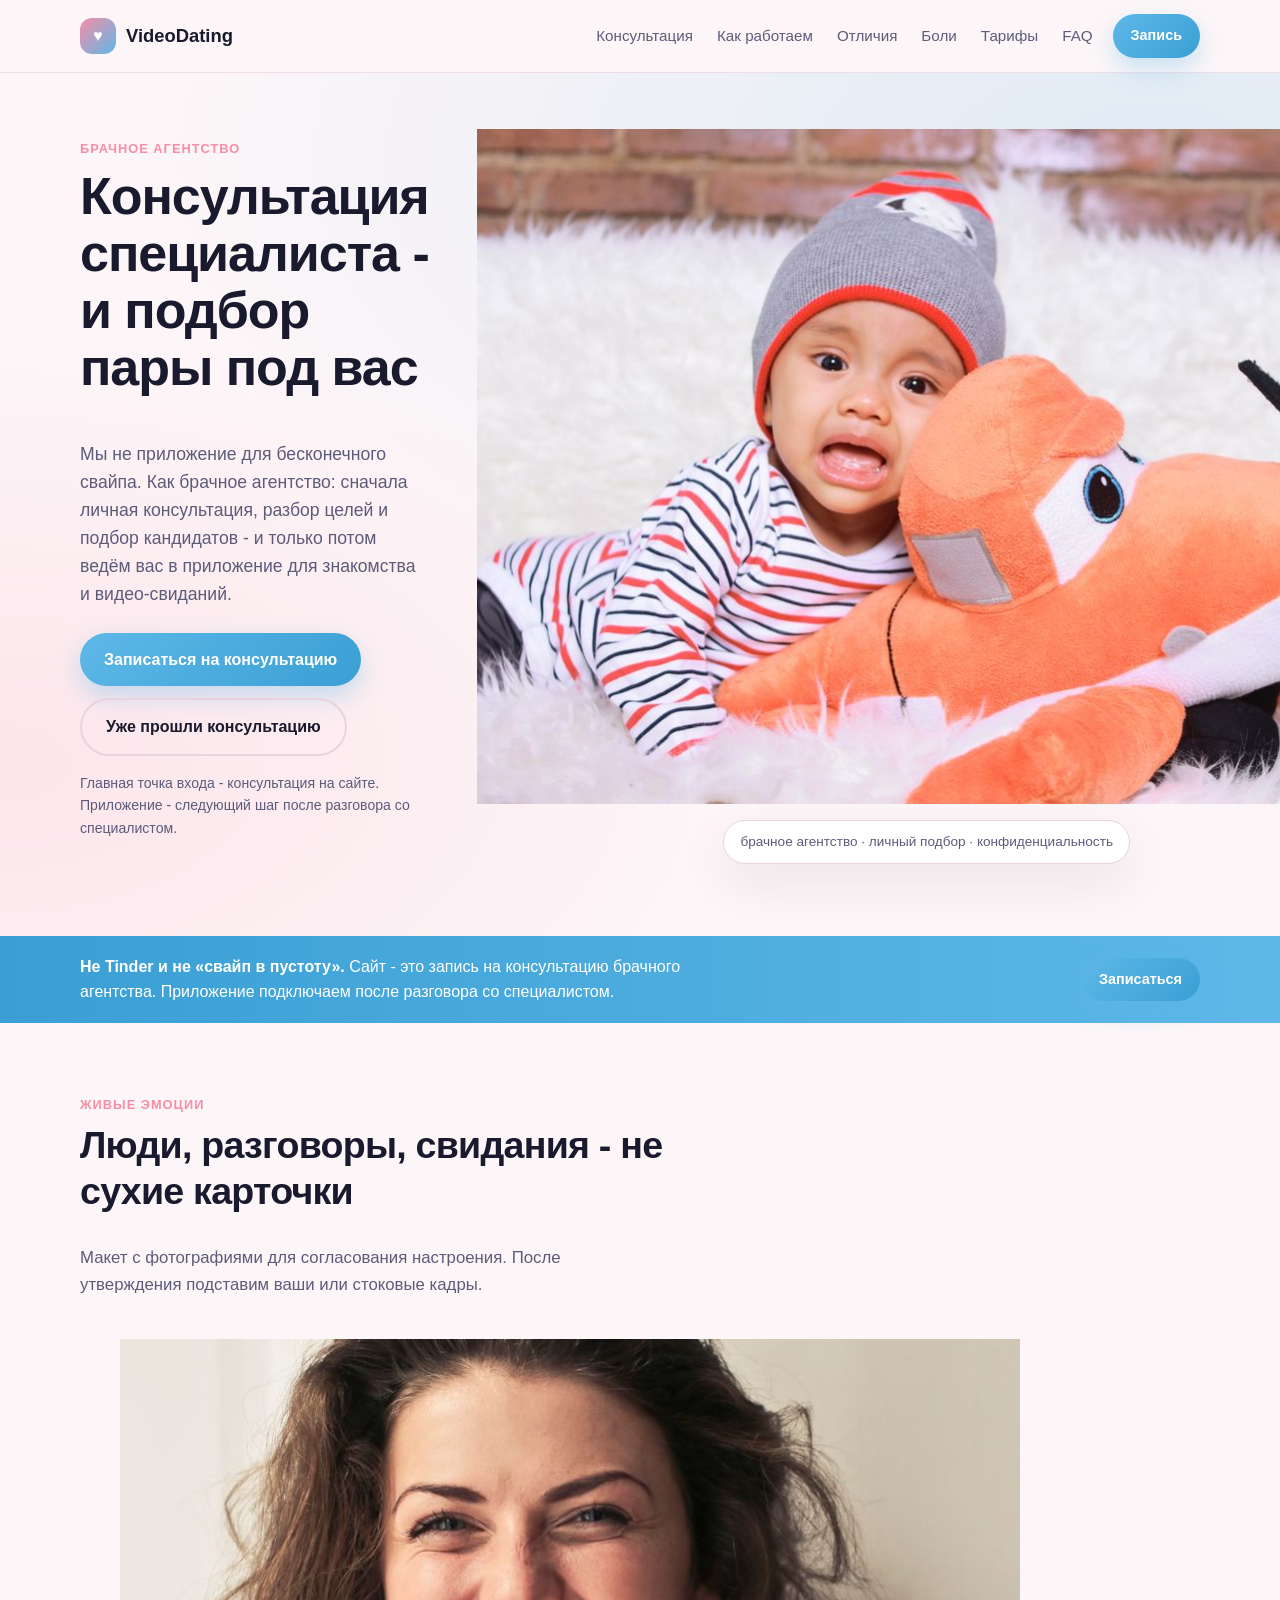
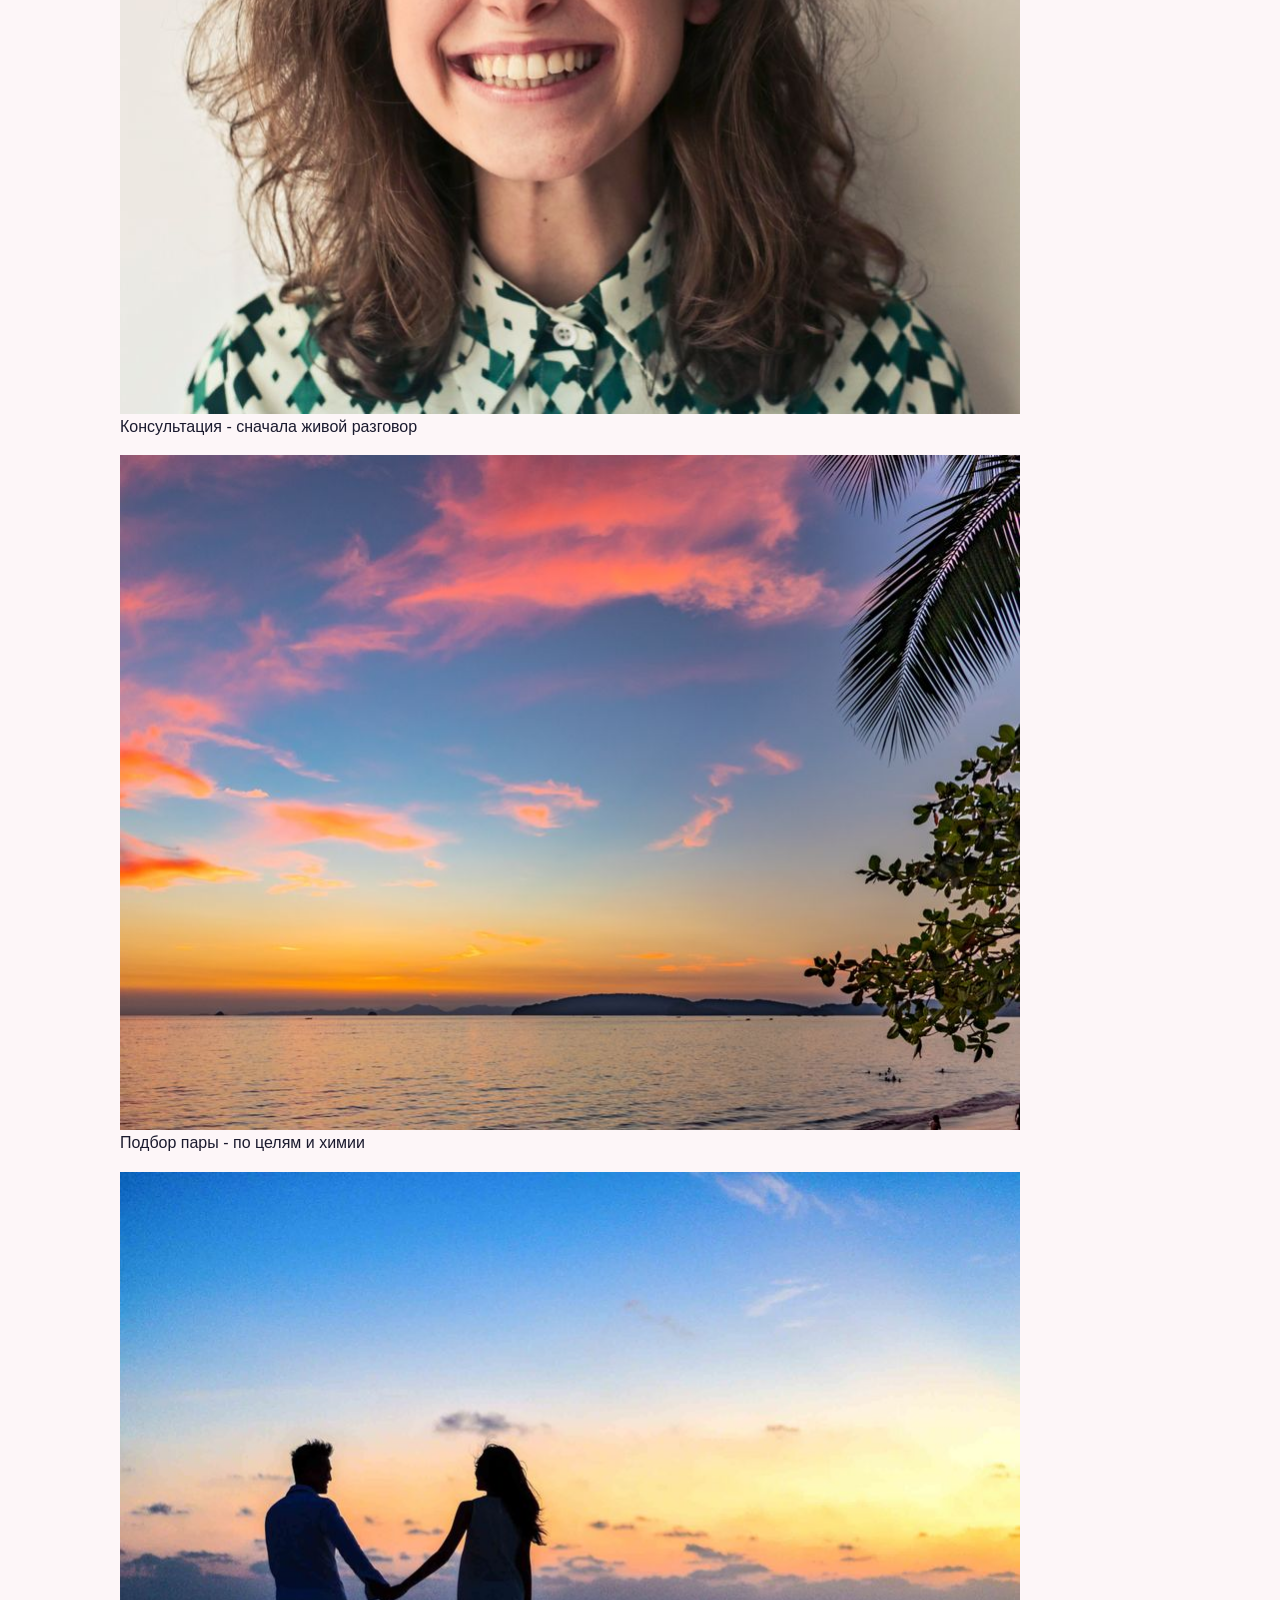
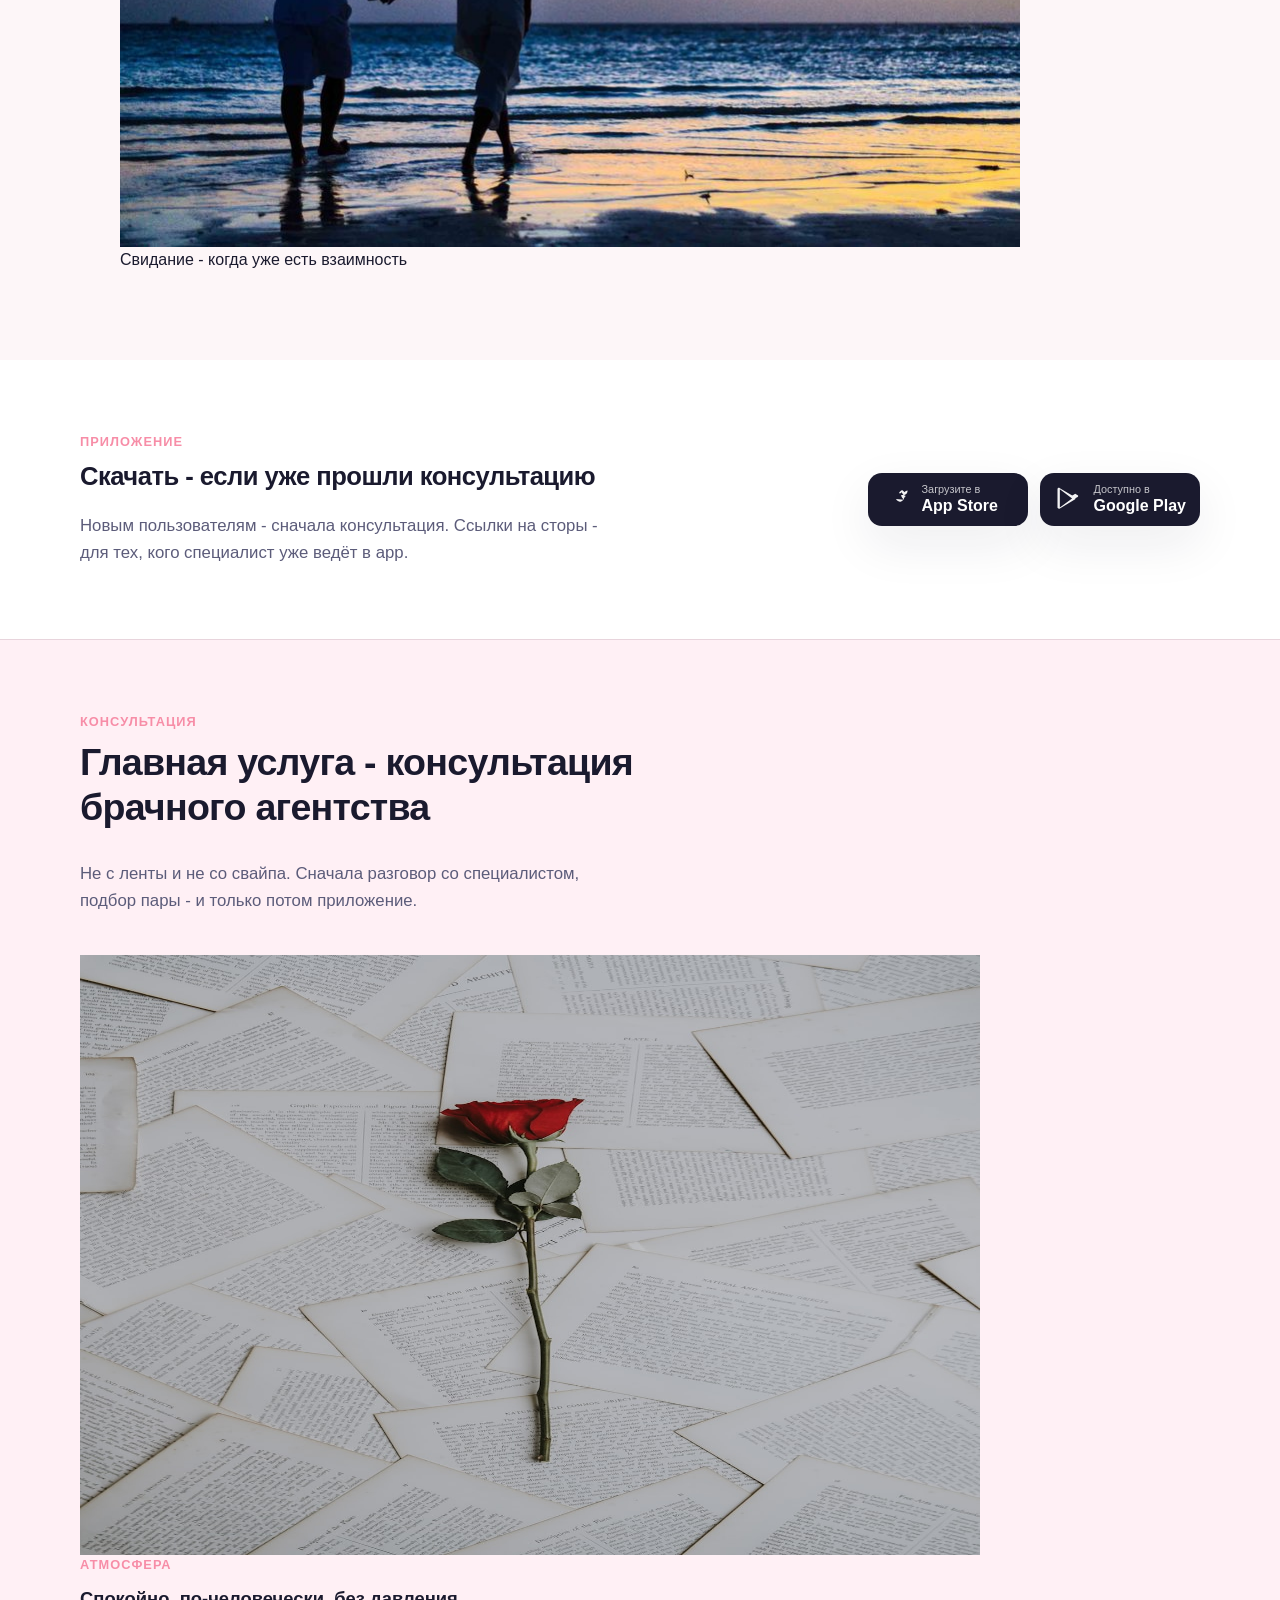
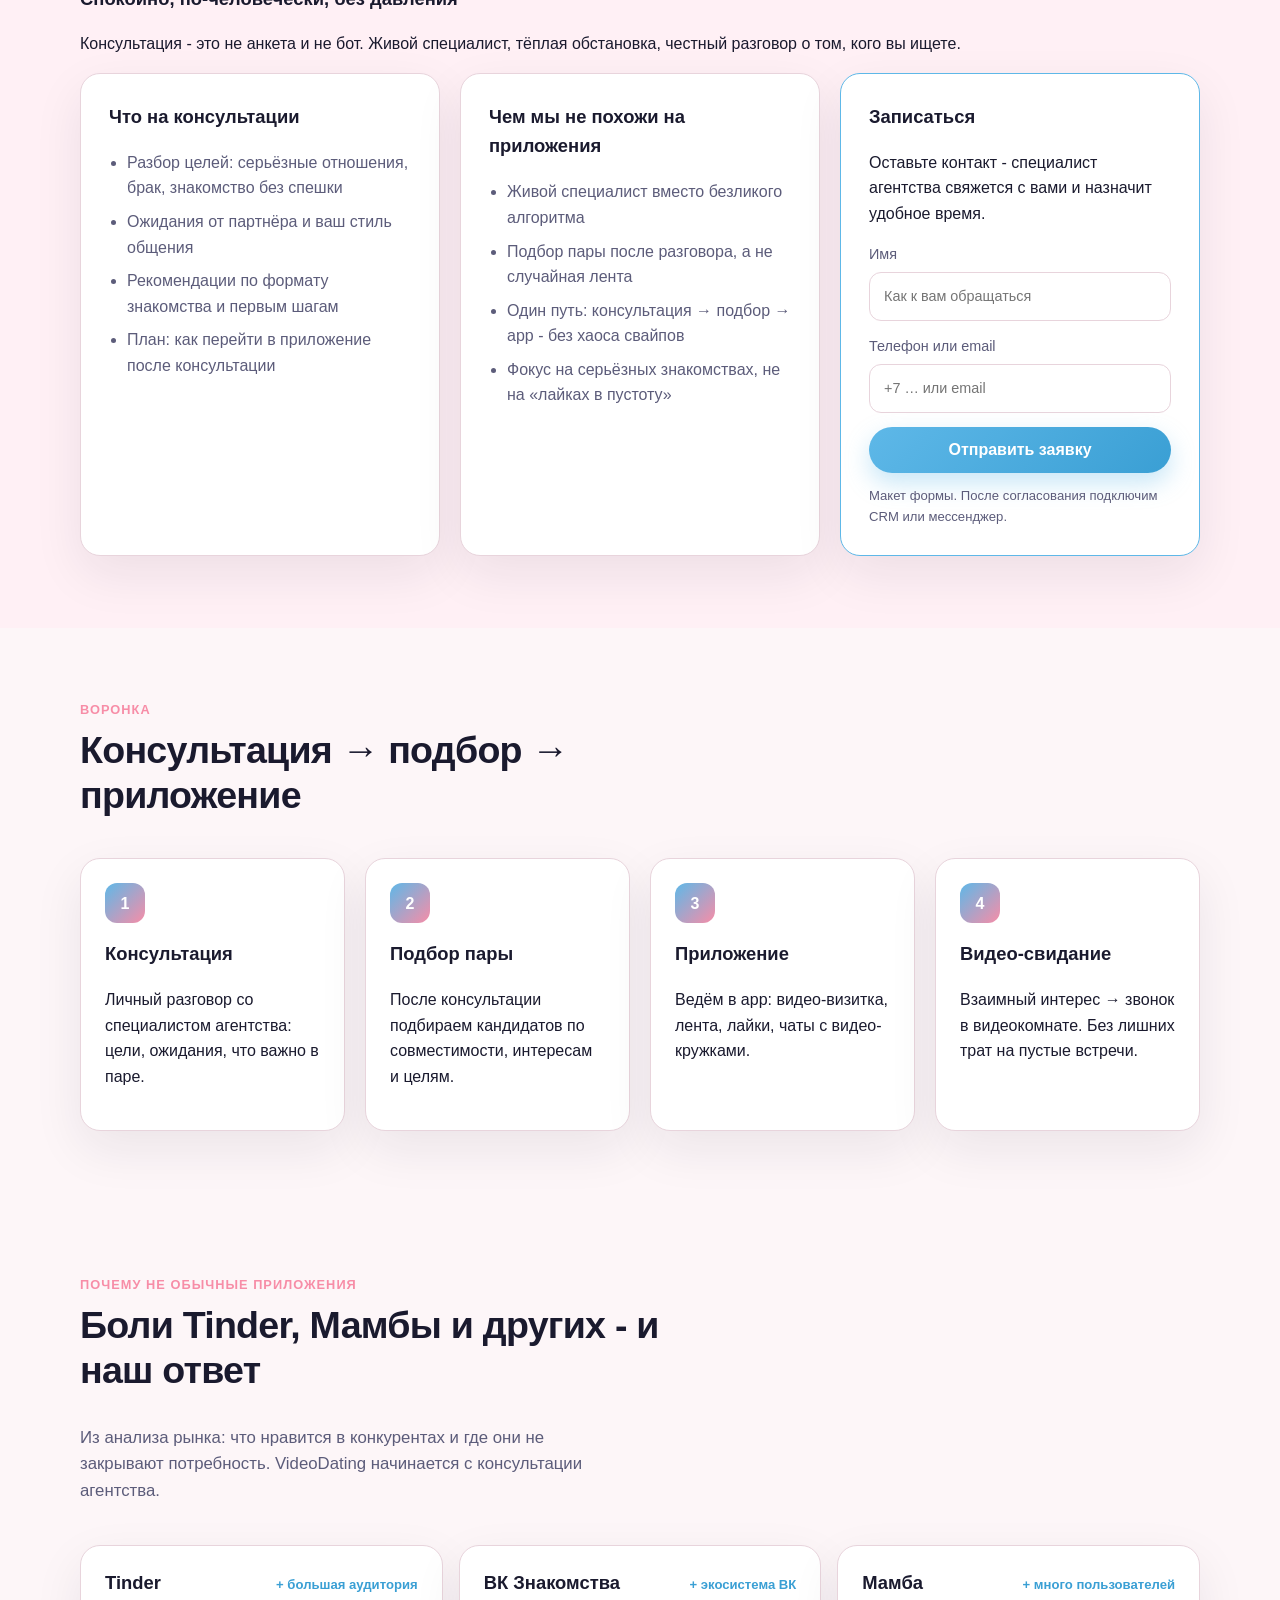
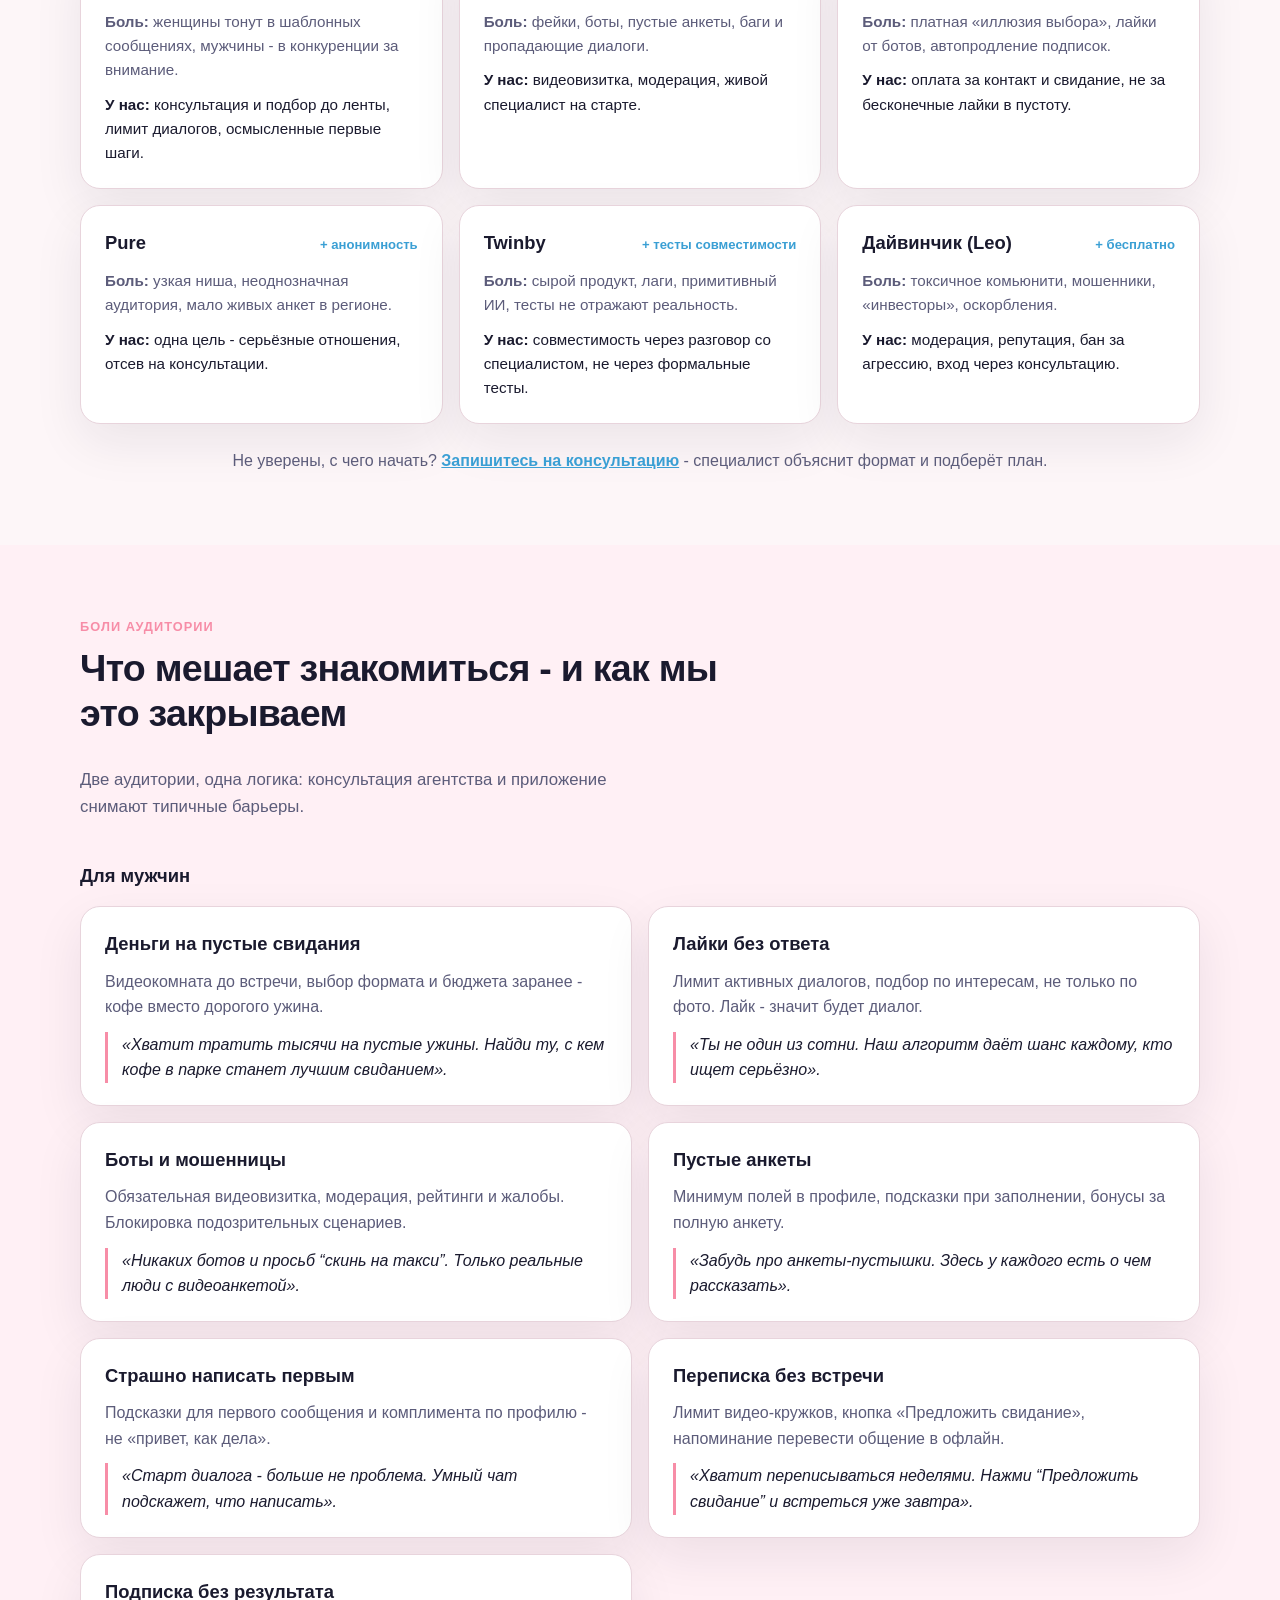
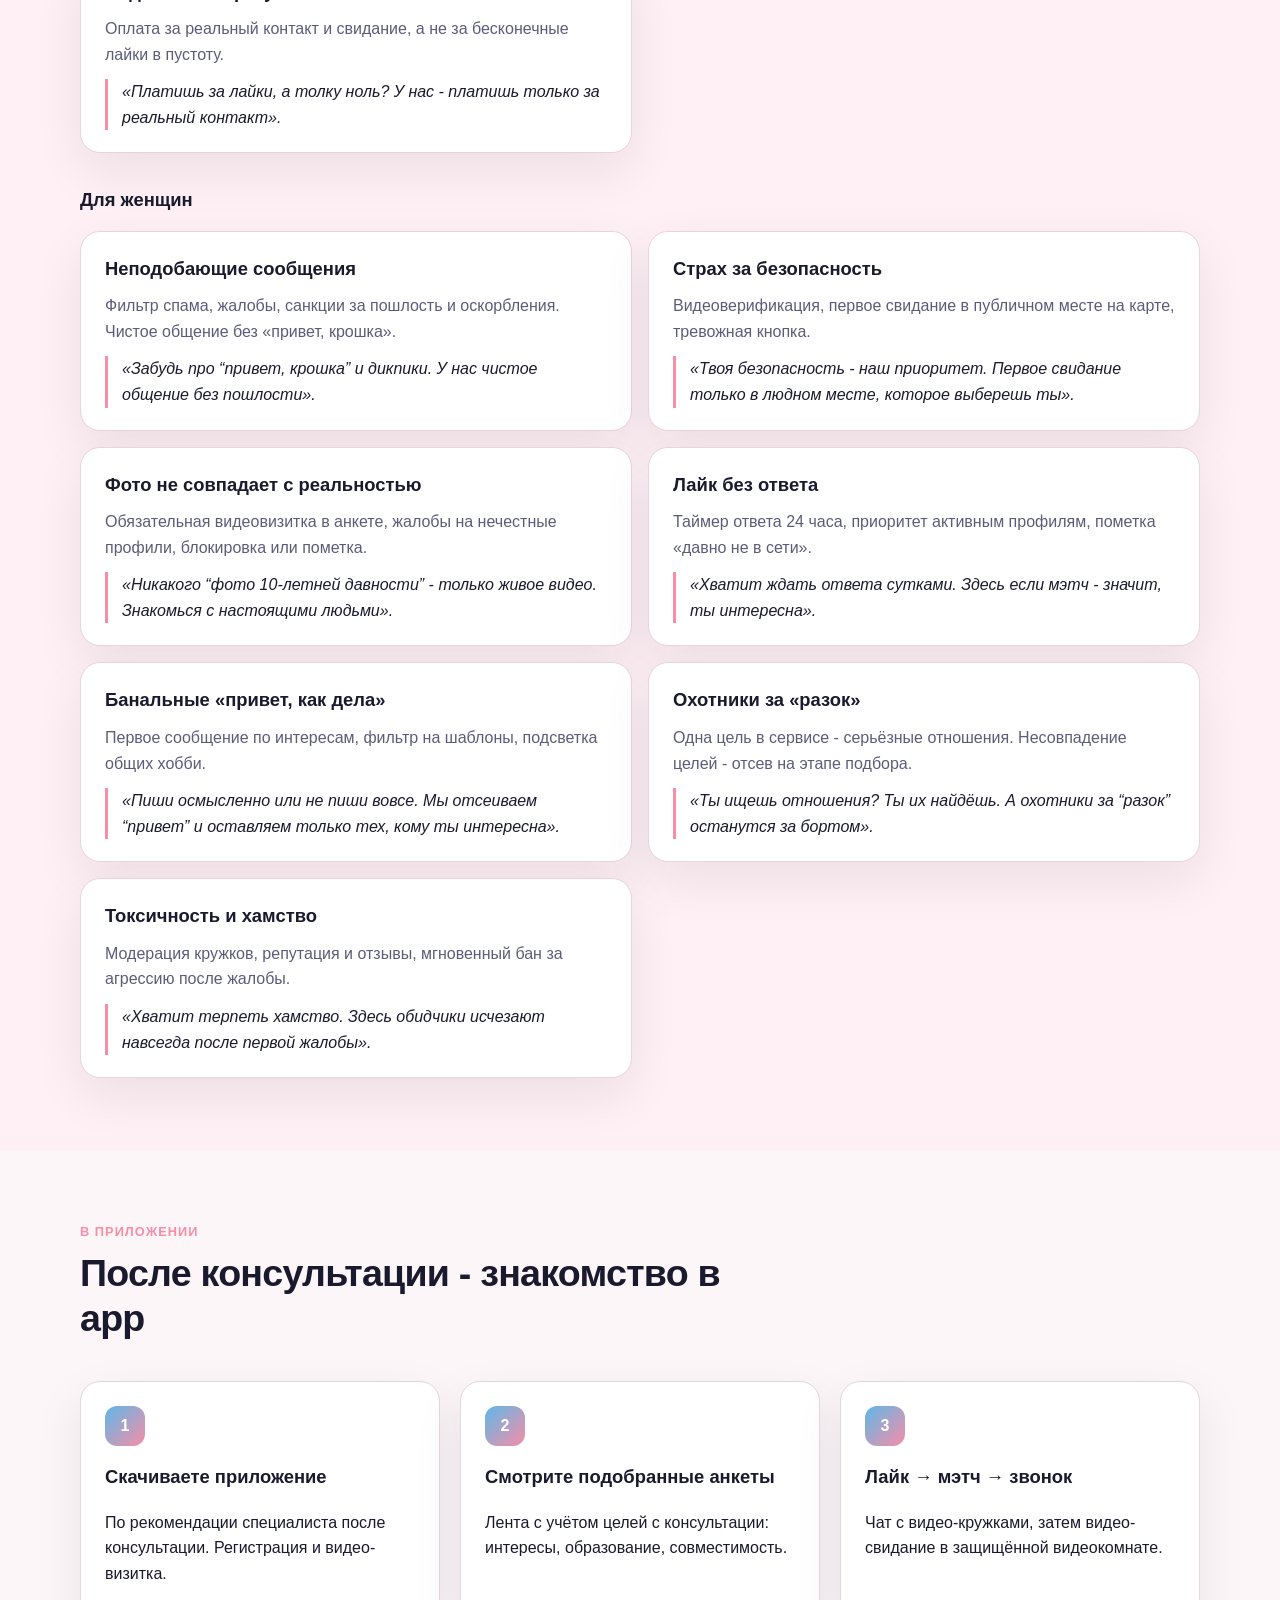
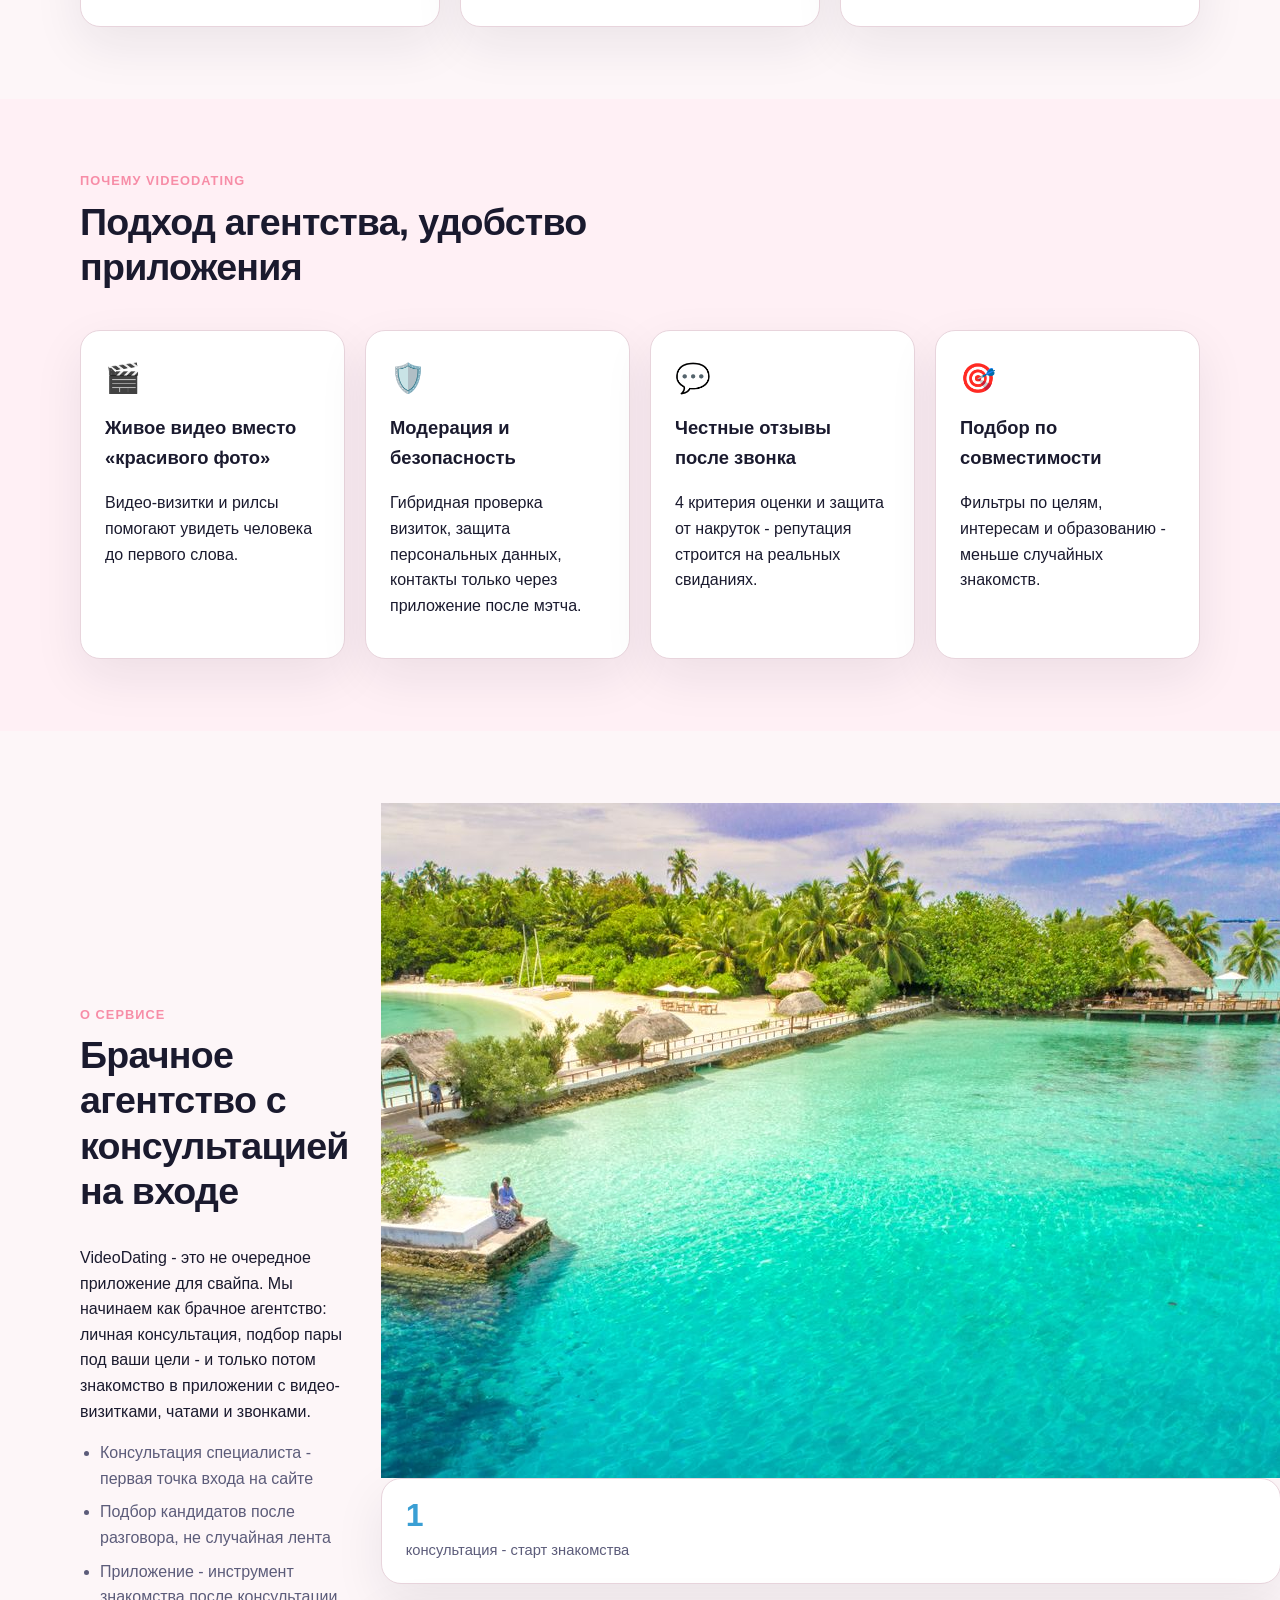
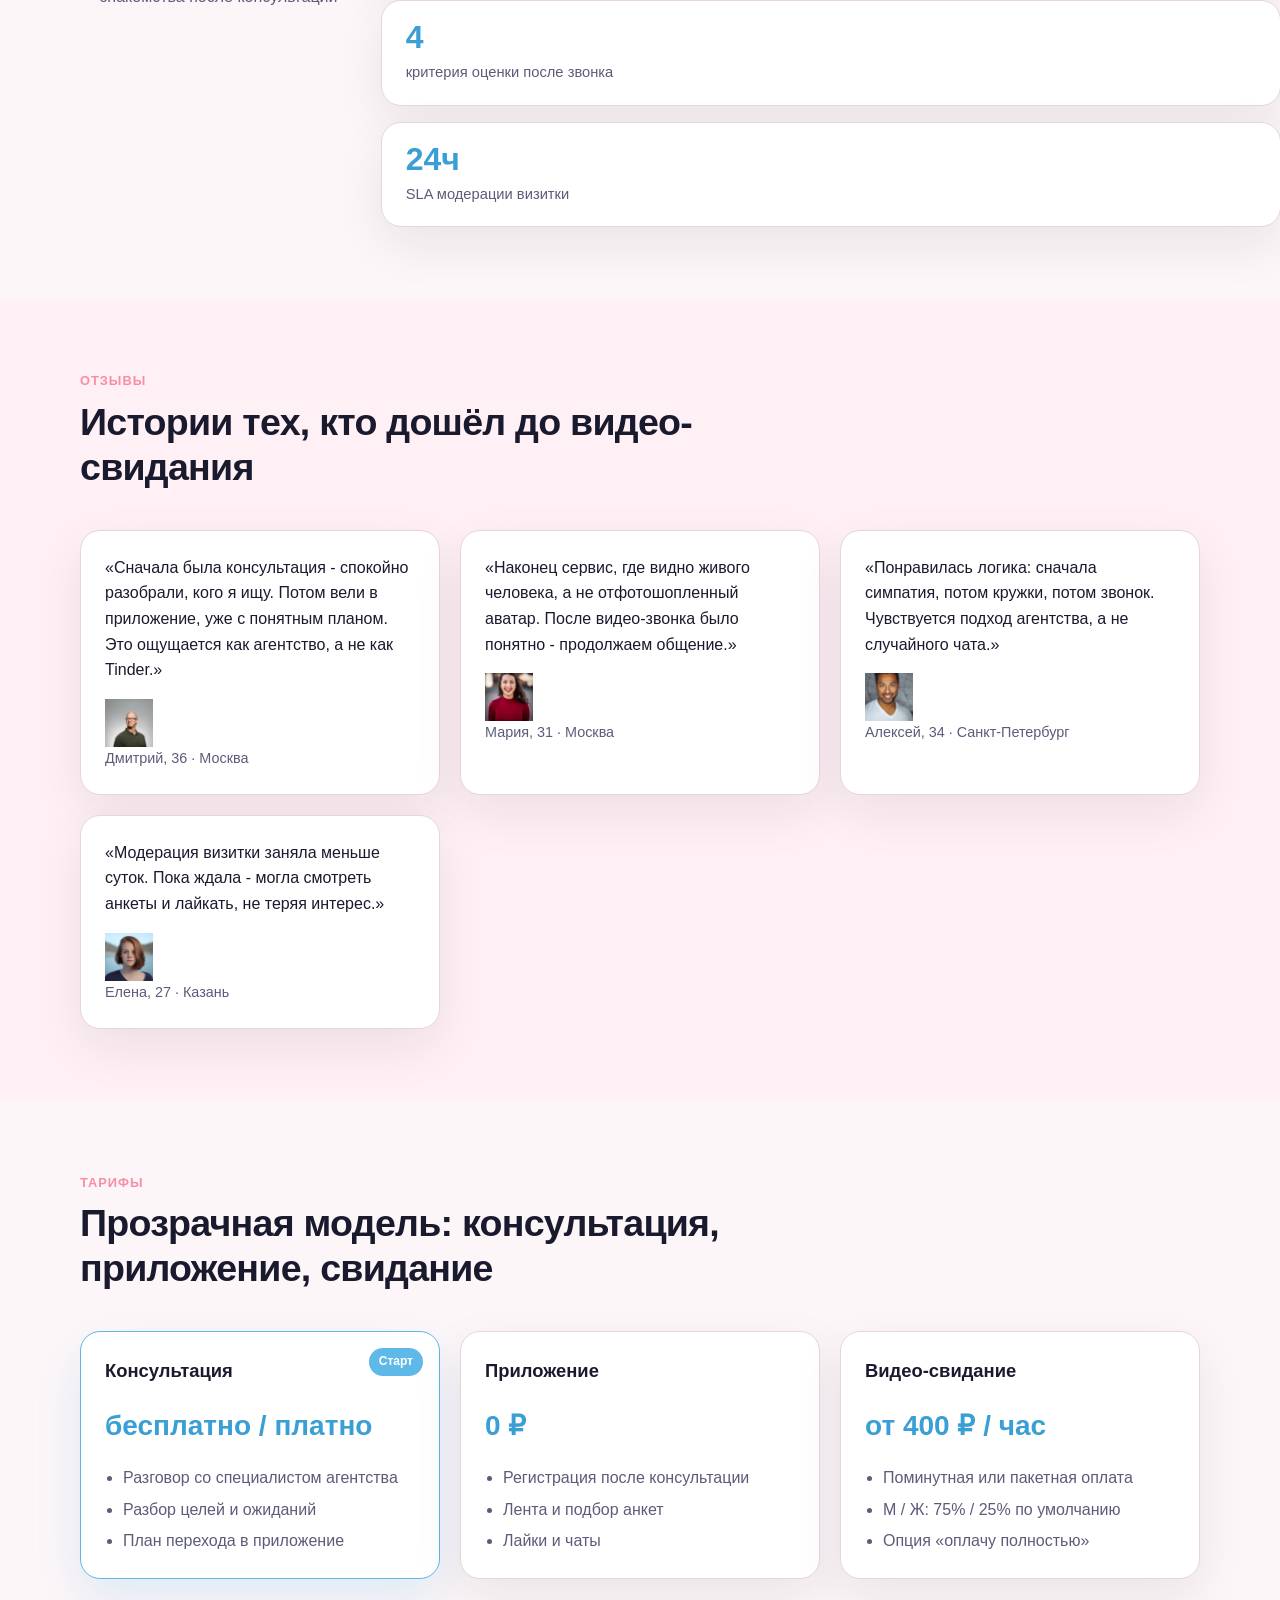
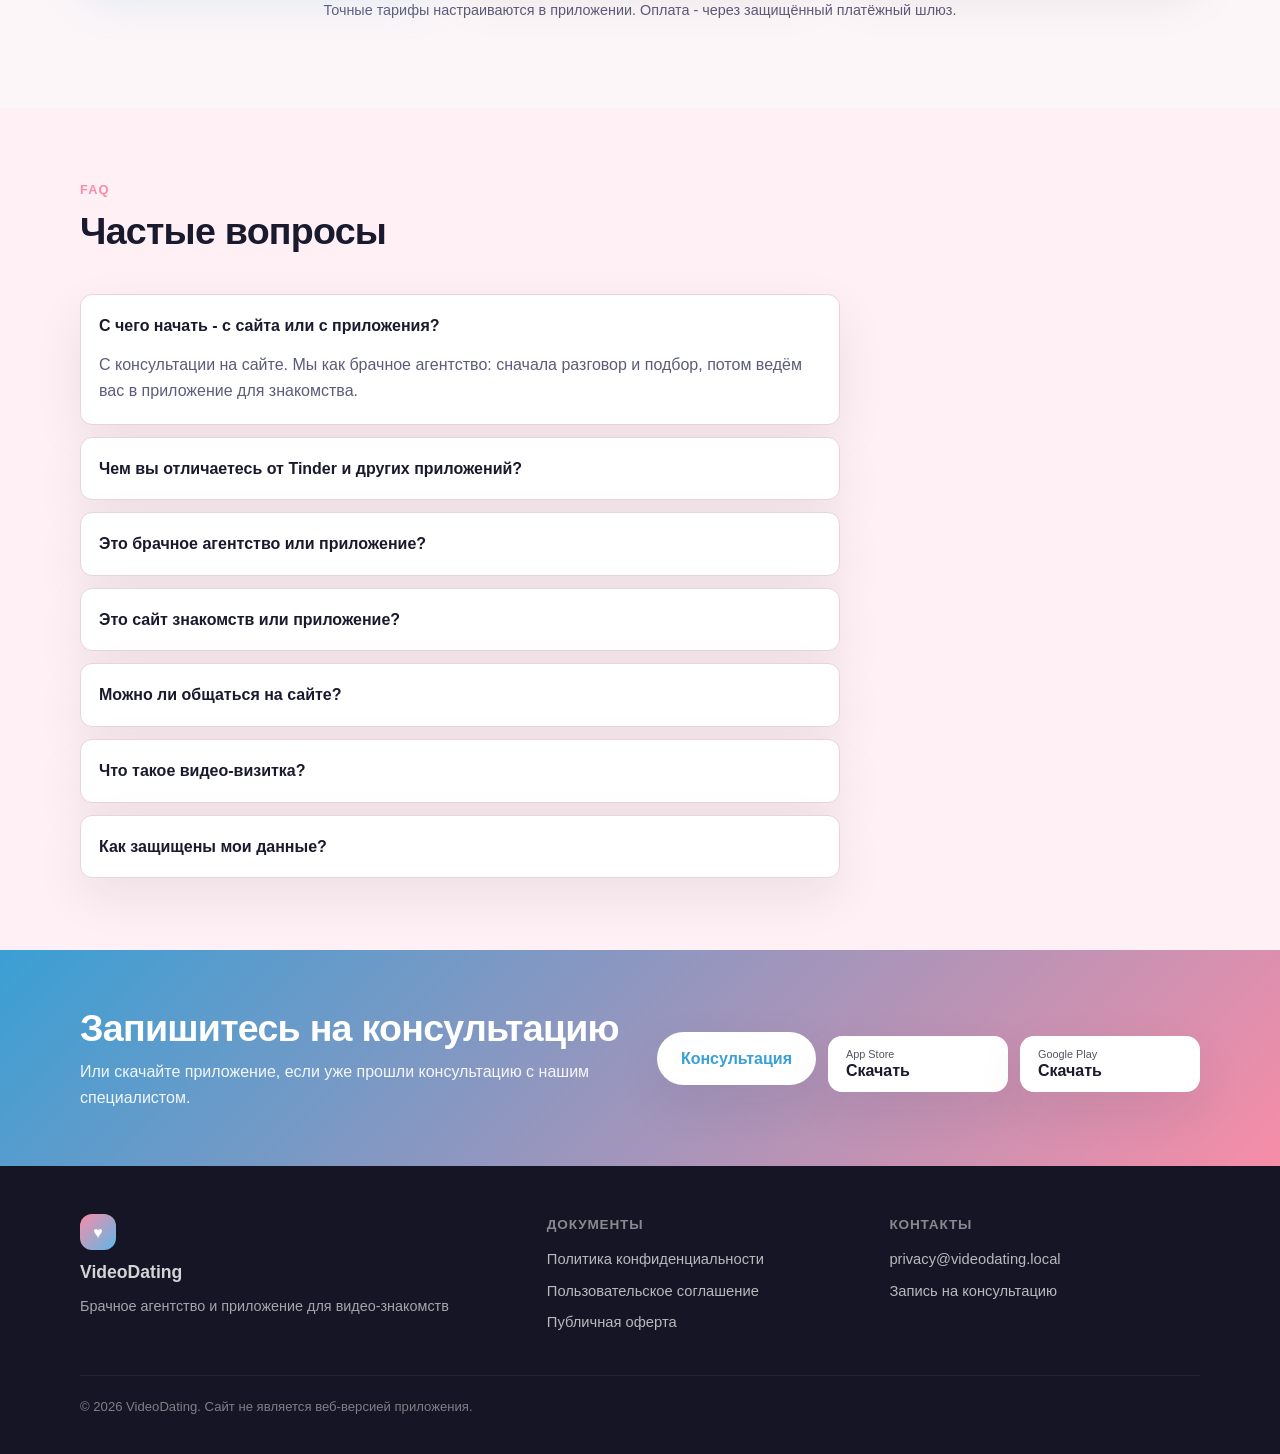
==== commit c06d8a79: "Update landing page content and styles for VideoDating platform. Enhanced navigation, restructured h" ====
--- a/preview-landing/index.html
+++ b/preview-landing/index.html
@@ -16,7 +16,7 @@
       </a>
       <nav class="nav-desktop" aria-label="Основная навигация">
         <a href="#consultation">Консультация</a>
-        <a href="#path">Как мы работаем</a>
+        <a href="#path">Как работаем</a>
         <a href="#vs-apps">Отличия</a>
         <a href="#pains">Боли</a>
         <a href="#tariffs">Тарифы</a>
@@ -30,7 +30,7 @@
   </header>
   <nav class="nav-mobile" id="nav-mobile" hidden aria-label="Мобильное меню">
     <a href="#consultation">Консультация</a>
-    <a href="#path">Как мы работаем</a>
+    <a href="#path">Как работаем</a>
     <a href="#vs-apps">Отличия</a>
     <a href="#pains">Боли</a>
     <a href="#tariffs">Тарифы</a>
@@ -43,7 +43,7 @@
       <div class="container hero-grid">
         <div class="hero-copy">
           <p class="eyebrow">Брачное агентство</p>
-          <h1>Консультация специалиста - и подбор пары под вас</h1>
+          <h1>Консультация специалиста&nbsp;- и подбор пары под вас</h1>
           <p class="hero-lead">
             Мы не приложение для бесконечного свайпа. Как брачное агентство: сначала личная
             консультация, разбор целей и подбор кандидатов - и только потом ведём вас в приложение
@@ -56,32 +56,14 @@
           <p class="hero-note">Главная точка входа - консультация на сайте. Приложение - следующий шаг после разговора со специалистом.</p>
         </div>
         <div class="hero-visual">
-          <div class="consultation-mockup" aria-hidden="true">
-            <div class="consultation-mock-header">
-              <span>Консультация агентства</span>
-              <span class="consultation-mock-time">45 мин</span>
-            </div>
-            <div class="consultation-mock-specialist">
-              <div class="consultation-mock-avatar">👤</div>
-              <div>
-                <strong>Специалист VideoDating</strong>
-                <span>Подбор пары · серьёзные отношения</span>
-              </div>
-            </div>
-            <ul class="consultation-mock-list">
-              <li>Цели: брак, отношения, темп знакомства</li>
-              <li>Ожидания от партнёра и ваш стиль общения</li>
-              <li>Рекомендации по первым шагам</li>
-              <li>План перехода в приложение</li>
-            </ul>
-            <div class="consultation-mock-flow">
-              <span>Консультация</span>
-              <span aria-hidden="true">→</span>
-              <span>Подбор</span>
-              <span aria-hidden="true">→</span>
-              <span>Приложение</span>
-            </div>
-          </div>
+          <img
+            class="hero-photo hero-photo-single"
+            src="static/images/landing/hero-couple-v2.jpg"
+            alt="Пара на прогулке - знакомство через агентство"
+            width="900"
+            height="675"
+            loading="eager"
+          />
           <div class="hero-badge">брачное агентство · личный подбор · конфиденциальность</div>
         </div>
       </div>
@@ -91,6 +73,36 @@
       <div class="container agency-strip-inner">
         <p><strong>Не Tinder и не «свайп в пустоту».</strong> Сайт - это запись на консультацию брачного агентства. Приложение подключаем после разговора со специалистом.</p>
         <a class="btn btn-primary btn-sm" href="#consultation">Записаться</a>
+      </div>
+    </section>
+
+    <section class="section section-emotions">
+      <div class="container">
+        <div class="section-head section-head--center">
+          <p class="eyebrow">Живые эмоции</p>
+          <h2>Люди, разговоры, свидания - не сухие карточки</h2>
+          <p class="section-lead">Макет с фотографиями для согласования настроения. После утверждения подставим ваши или стоковые кадры.</p>
+        </div>
+        <div class="emotion-gallery">
+          <figure class="emotion-card">
+            <div class="emotion-card-media">
+              <img src="static/images/landing/emotion-consultation-v2.jpg" alt="Консультация - живая беседа со специалистом" width="900" height="675" loading="lazy" />
+            </div>
+            <figcaption>Консультация - сначала живой разговор</figcaption>
+          </figure>
+          <figure class="emotion-card">
+            <div class="emotion-card-media">
+              <img src="static/images/landing/emotion-talk-v2.jpg" alt="Подбор пары - взгляд друг на друга" width="900" height="675" loading="lazy" />
+            </div>
+            <figcaption>Подбор пары - по целям и химии</figcaption>
+          </figure>
+          <figure class="emotion-card">
+            <div class="emotion-card-media">
+              <img src="static/images/landing/emotion-date-v2.jpg" alt="Свидание - пара держится за руки на закате" width="900" height="675" loading="lazy" />
+            </div>
+            <figcaption>Свидание - когда уже есть взаимность</figcaption>
+          </figure>
+        </div>
       </div>
     </section>
 
@@ -131,6 +143,21 @@
           <h2>Главная услуга - консультация брачного агентства</h2>
           <p class="section-lead">Не с ленты и не со свайпа. Сначала разговор со специалистом, подбор пары - и только потом приложение.</p>
         </div>
+        <div class="consultation-banner">
+          <img
+            class="consultation-banner-photo"
+            src="static/images/landing/about-warm.jpg"
+            alt="Уютная консультация в брачном агентстве"
+            width="900"
+            height="600"
+            loading="lazy"
+          />
+          <div class="consultation-banner-copy">
+            <p class="eyebrow">Атмосфера</p>
+            <h3>Спокойно, по-человечески, без давления</h3>
+            <p>Консультация - это не анкета и не бот. Живой специалист, тёплая обстановка, честный разговор о том, кого вы ищете.</p>
+          </div>
+        </div>
         <div class="consultation-grid consultation-grid--three">
           <article class="consultation-card">
             <h3>Что на консультации</h3>
@@ -423,10 +450,22 @@
             <li>Приложение - инструмент знакомства после консультации</li>
           </ul>
         </div>
-        <div class="stats-panel">
-          <div class="stat"><strong>1</strong><span>консультация - старт знакомства</span></div>
-          <div class="stat"><strong>4</strong><span>критерия оценки после звонка</span></div>
-          <div class="stat"><strong>24ч</strong><span>SLA модерации визитки</span></div>
+        <div class="about-visual">
+          <div class="about-photo-wrap">
+            <img
+              class="about-photo"
+              src="static/images/landing/about-couple.jpg"
+              alt="Счастливая пара - тёплое знакомство"
+              width="900"
+              height="675"
+              loading="lazy"
+            />
+          </div>
+          <div class="stats-panel stats-panel--compact">
+            <div class="stat"><strong>1</strong><span>консультация - старт знакомства</span></div>
+            <div class="stat"><strong>4</strong><span>критерия оценки после звонка</span></div>
+            <div class="stat"><strong>24ч</strong><span>SLA модерации визитки</span></div>
+          </div>
         </div>
       </div>
     </section>
@@ -440,19 +479,31 @@
         <div class="reviews">
           <blockquote class="review-card">
             <p>«Сначала была консультация - спокойно разобрали, кого я ищу. Потом вели в приложение, уже с понятным планом. Это ощущается как агентство, а не как Tinder.»</p>
-            <footer>Дмитрий, 36 · Москва</footer>
+            <footer class="review-footer">
+              <img class="review-avatar" src="static/images/landing/avatar-dmitry.jpg" alt="" width="48" height="48" loading="lazy" />
+              <span>Дмитрий, 36 · Москва</span>
+            </footer>
           </blockquote>
           <blockquote class="review-card">
             <p>«Наконец сервис, где видно живого человека, а не отфотошопленный аватар. После видео-звонка было понятно - продолжаем общение.»</p>
-            <footer>Мария, 31 · Москва</footer>
+            <footer class="review-footer">
+              <img class="review-avatar" src="static/images/landing/avatar-maria.jpg" alt="" width="48" height="48" loading="lazy" />
+              <span>Мария, 31 · Москва</span>
+            </footer>
           </blockquote>
           <blockquote class="review-card">
             <p>«Понравилась логика: сначала симпатия, потом кружки, потом звонок. Чувствуется подход агентства, а не случайного чата.»</p>
-            <footer>Алексей, 34 · Санкт-Петербург</footer>
+            <footer class="review-footer">
+              <img class="review-avatar" src="static/images/landing/avatar-alexey.jpg" alt="" width="48" height="48" loading="lazy" />
+              <span>Алексей, 34 · Санкт-Петербург</span>
+            </footer>
           </blockquote>
           <blockquote class="review-card">
             <p>«Модерация визитки заняла меньше суток. Пока ждала - могла смотреть анкеты и лайкать, не теряя интерес.»</p>
-            <footer>Елена, 27 · Казань</footer>
+            <footer class="review-footer">
+              <img class="review-avatar" src="static/images/landing/avatar-elena.jpg" alt="" width="48" height="48" loading="lazy" />
+              <span>Елена, 27 · Казань</span>
+            </footer>
           </blockquote>
         </div>
       </div>
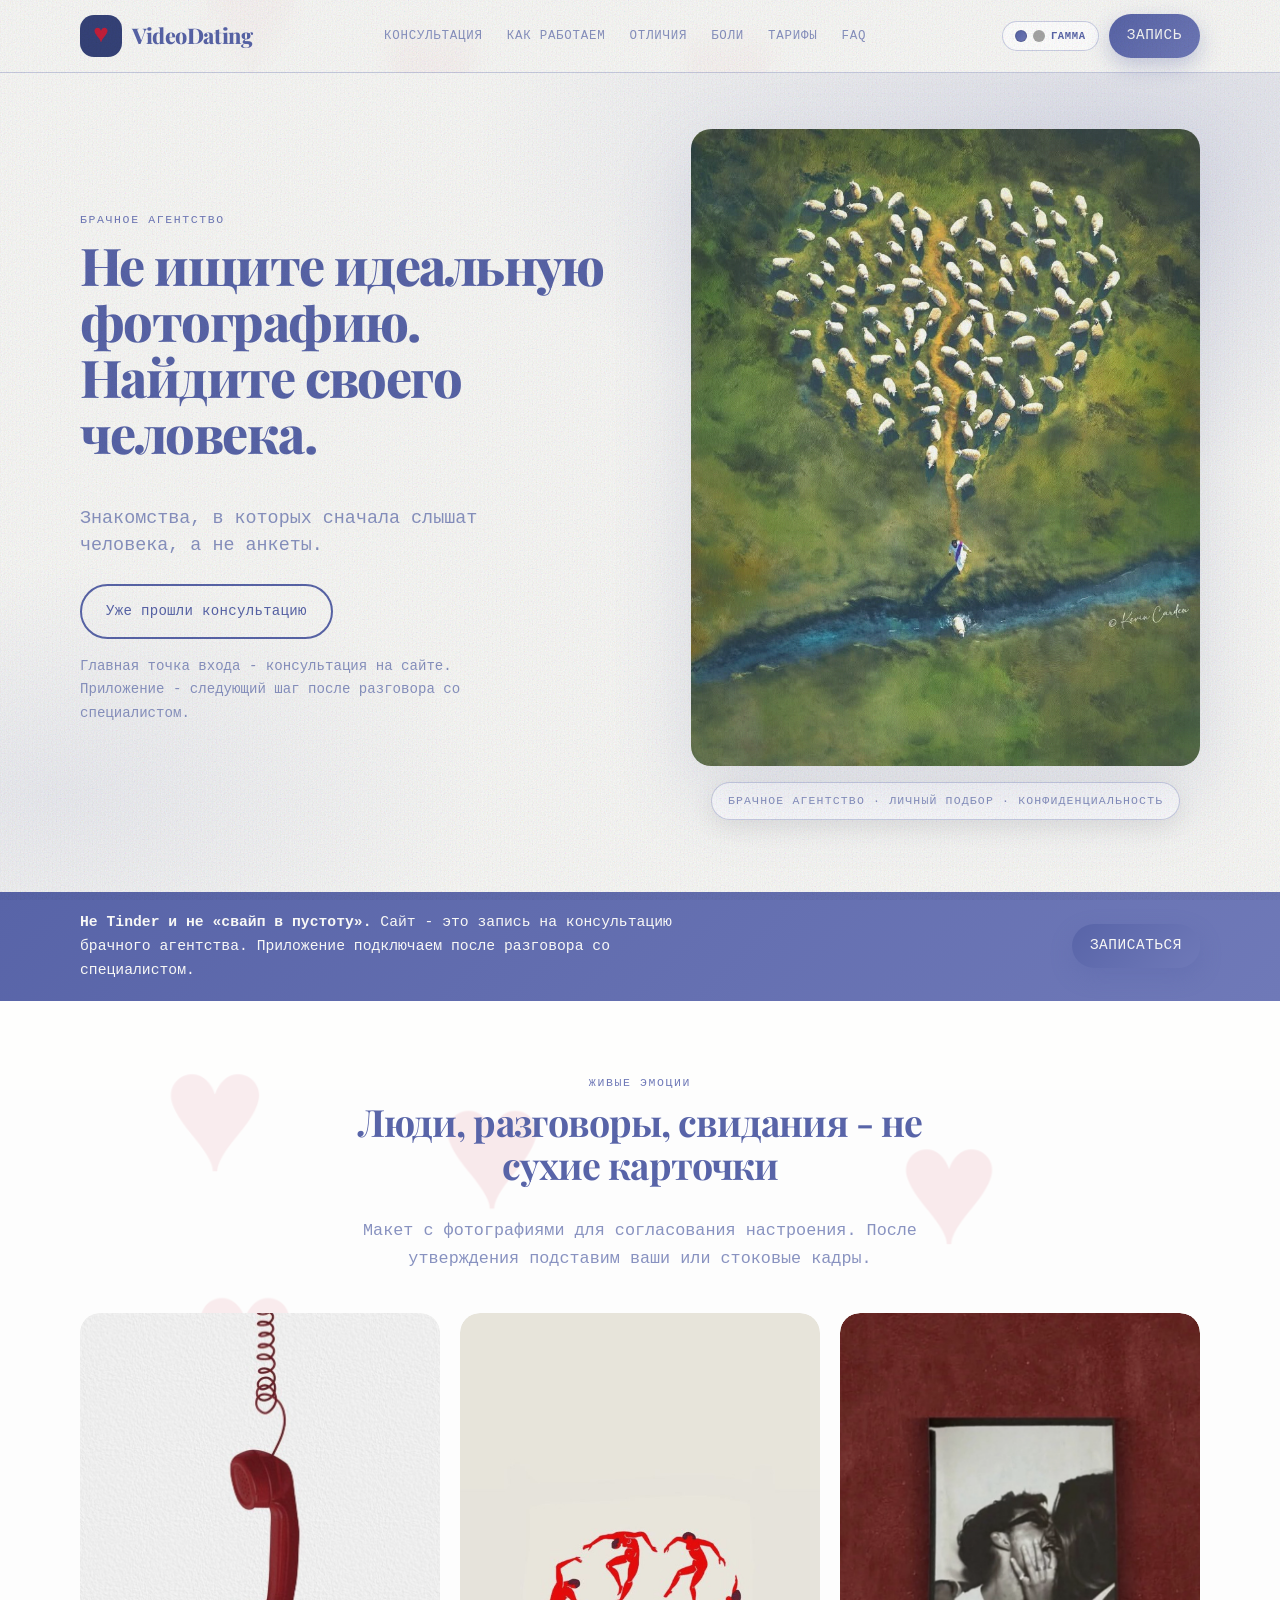
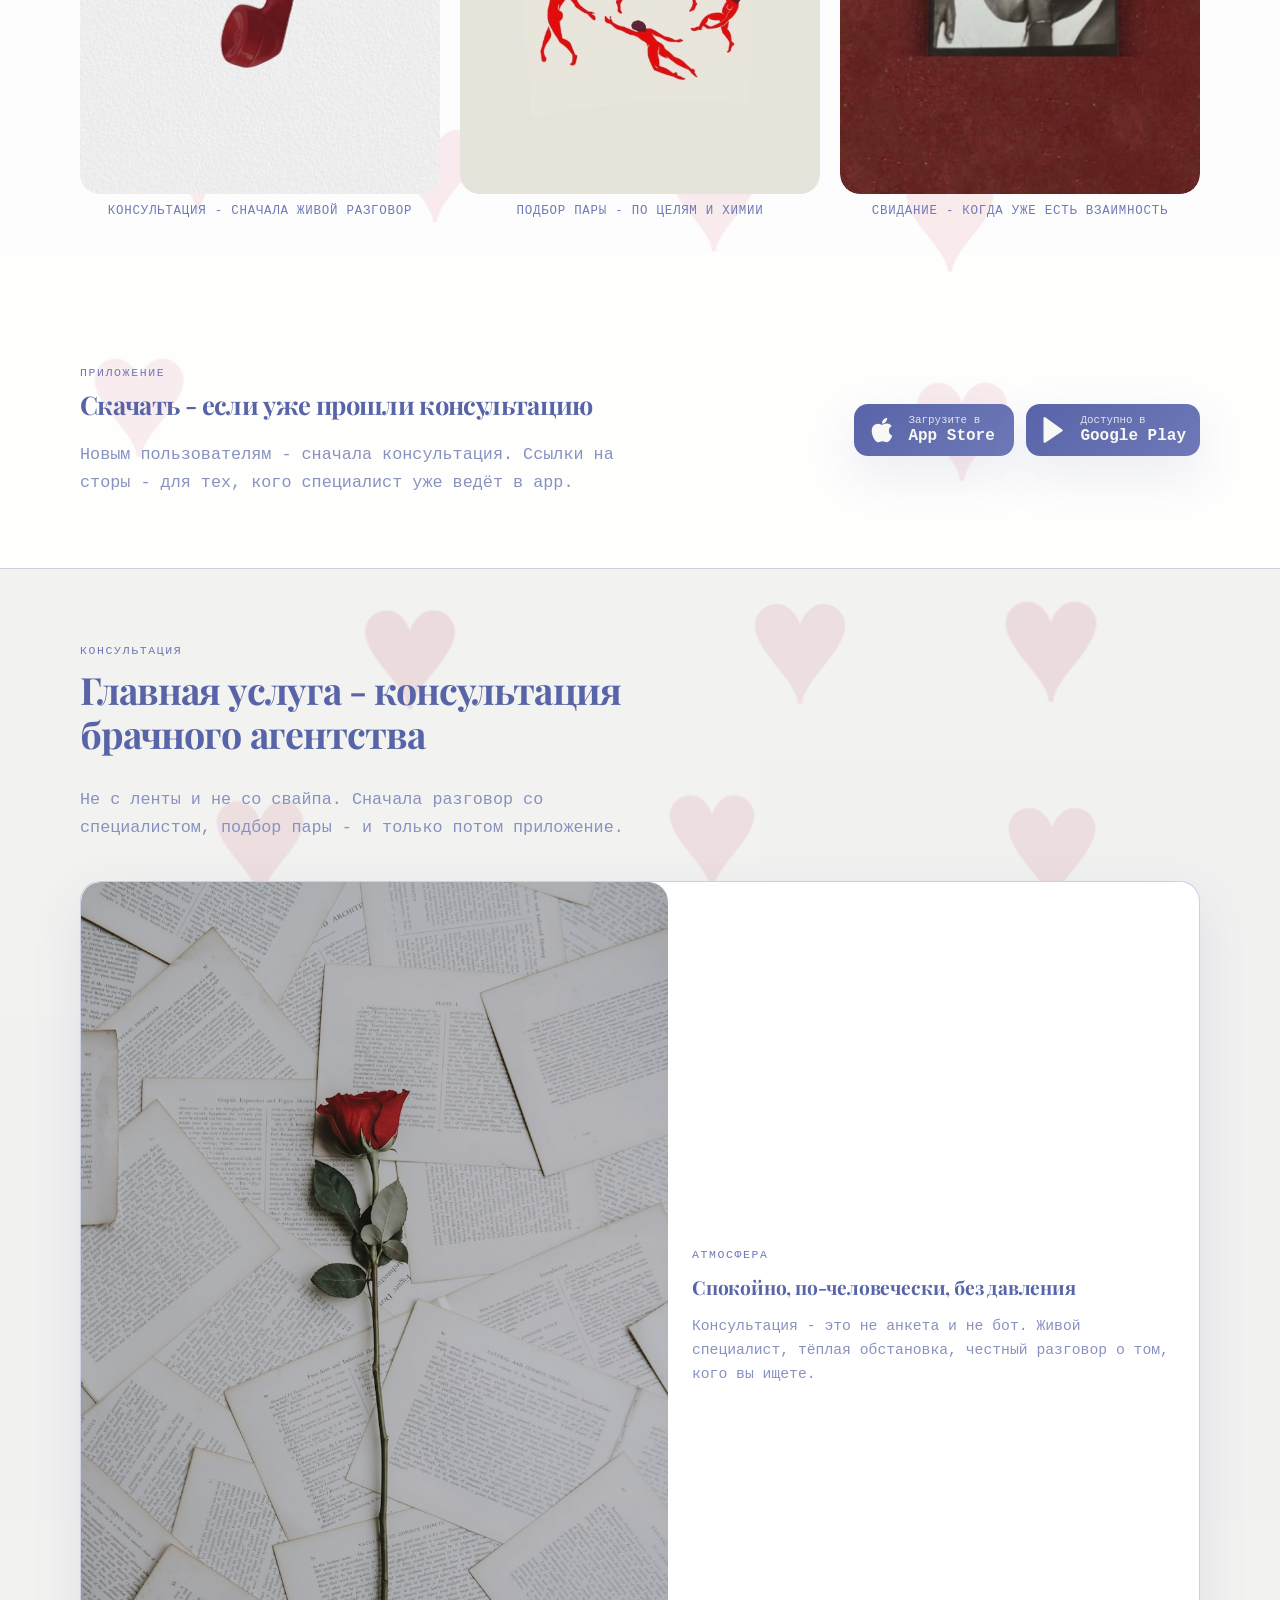
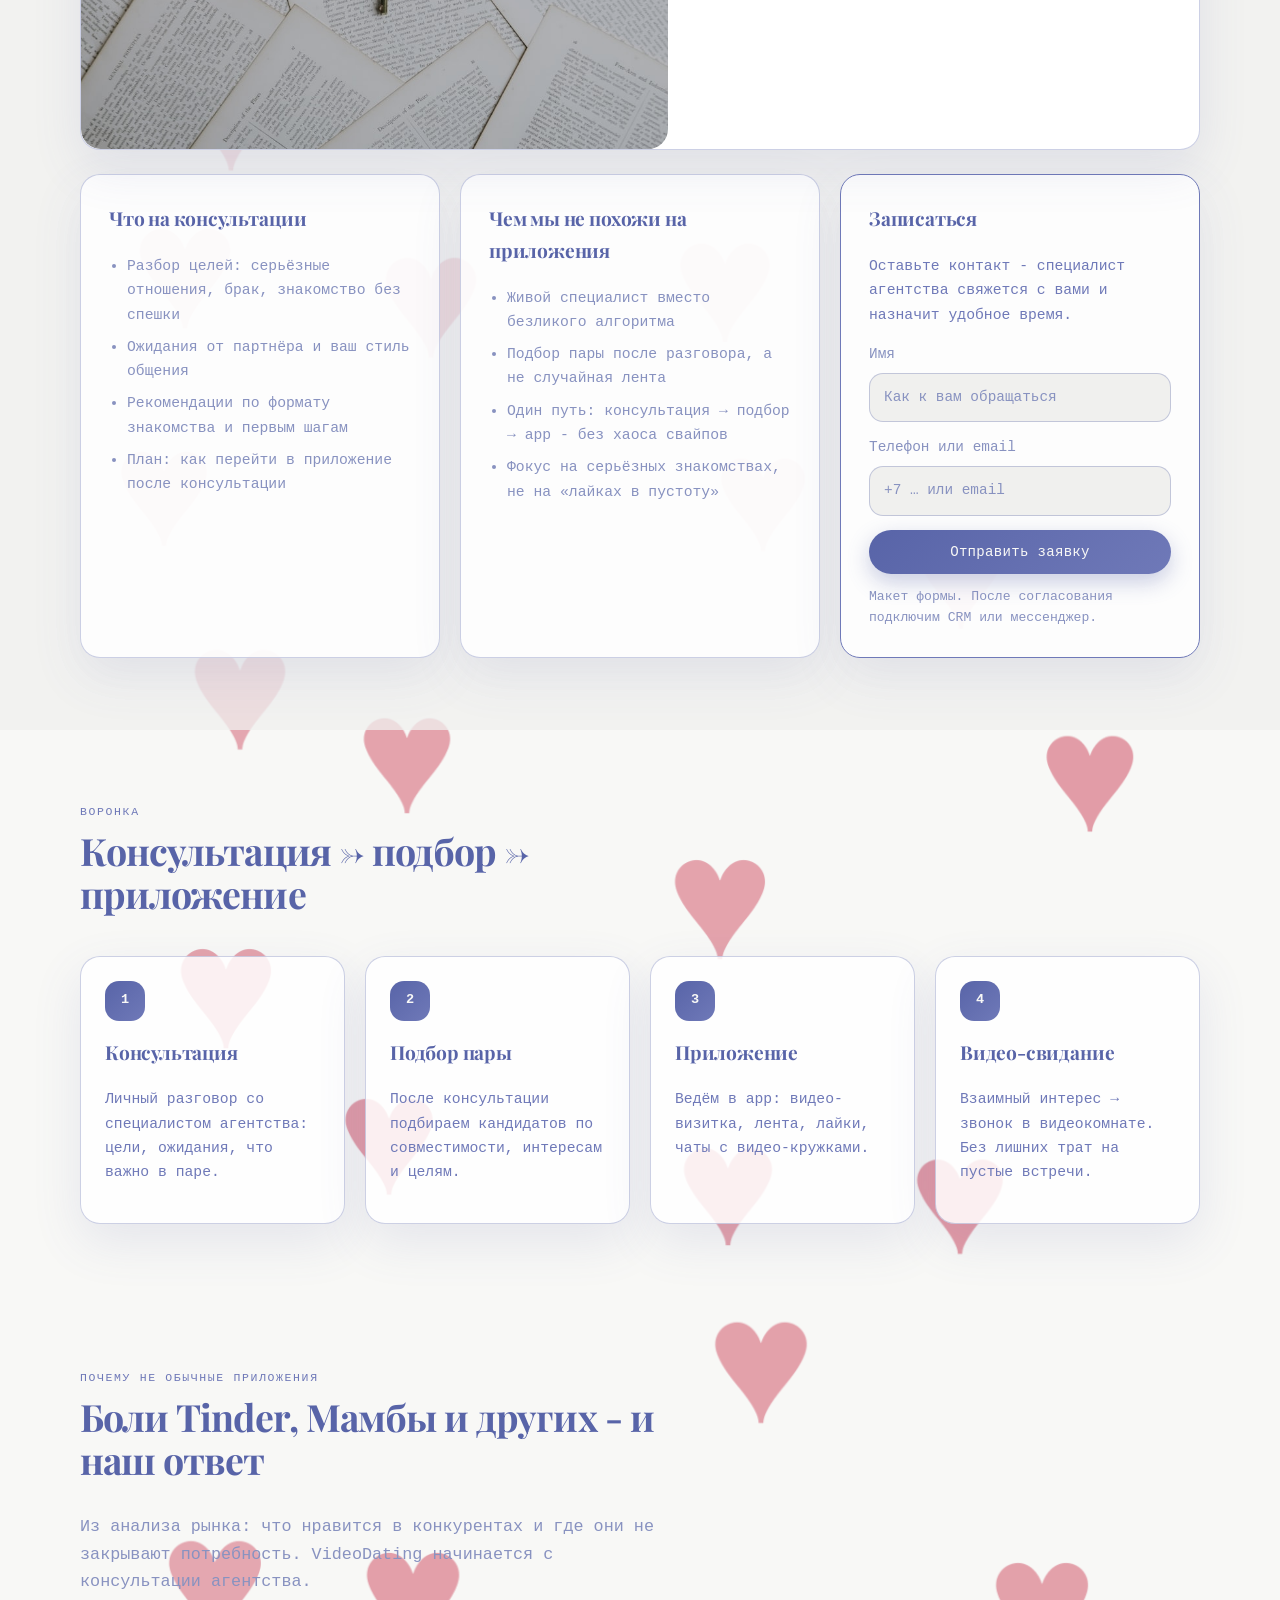
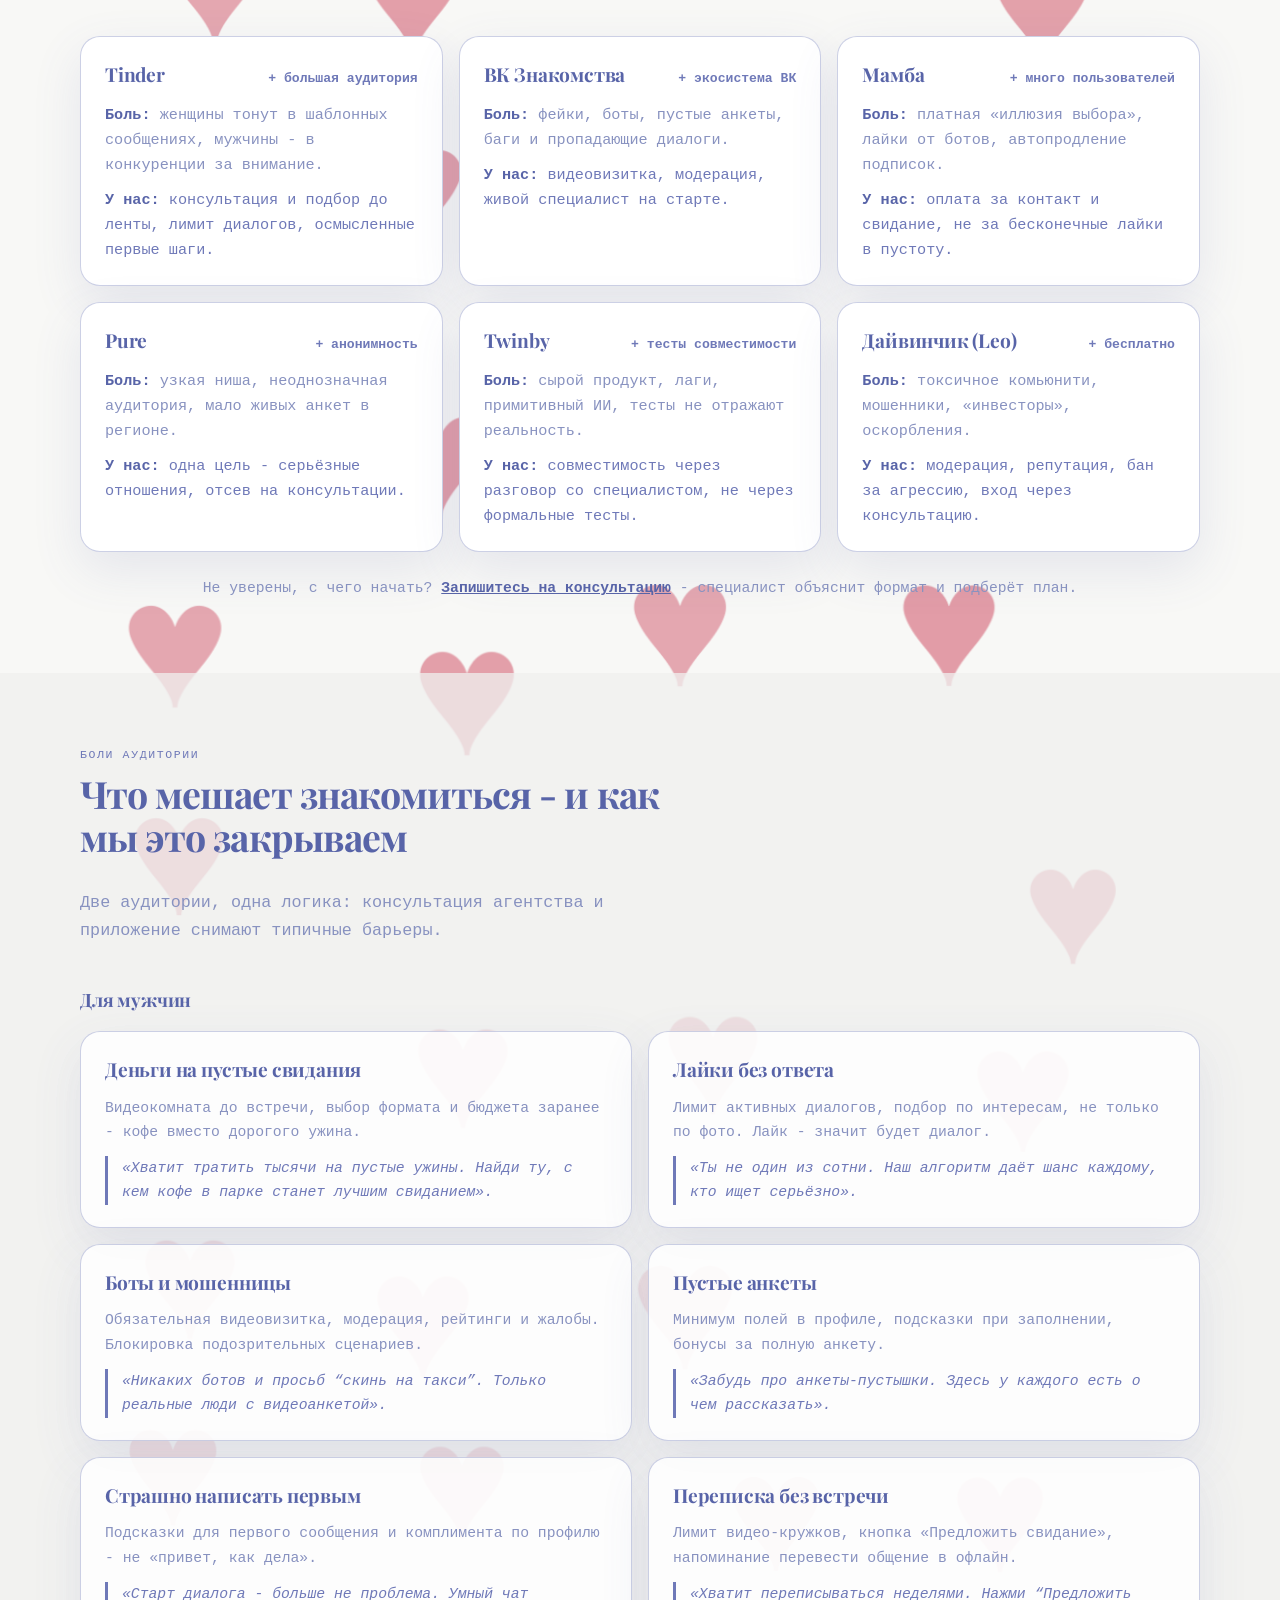
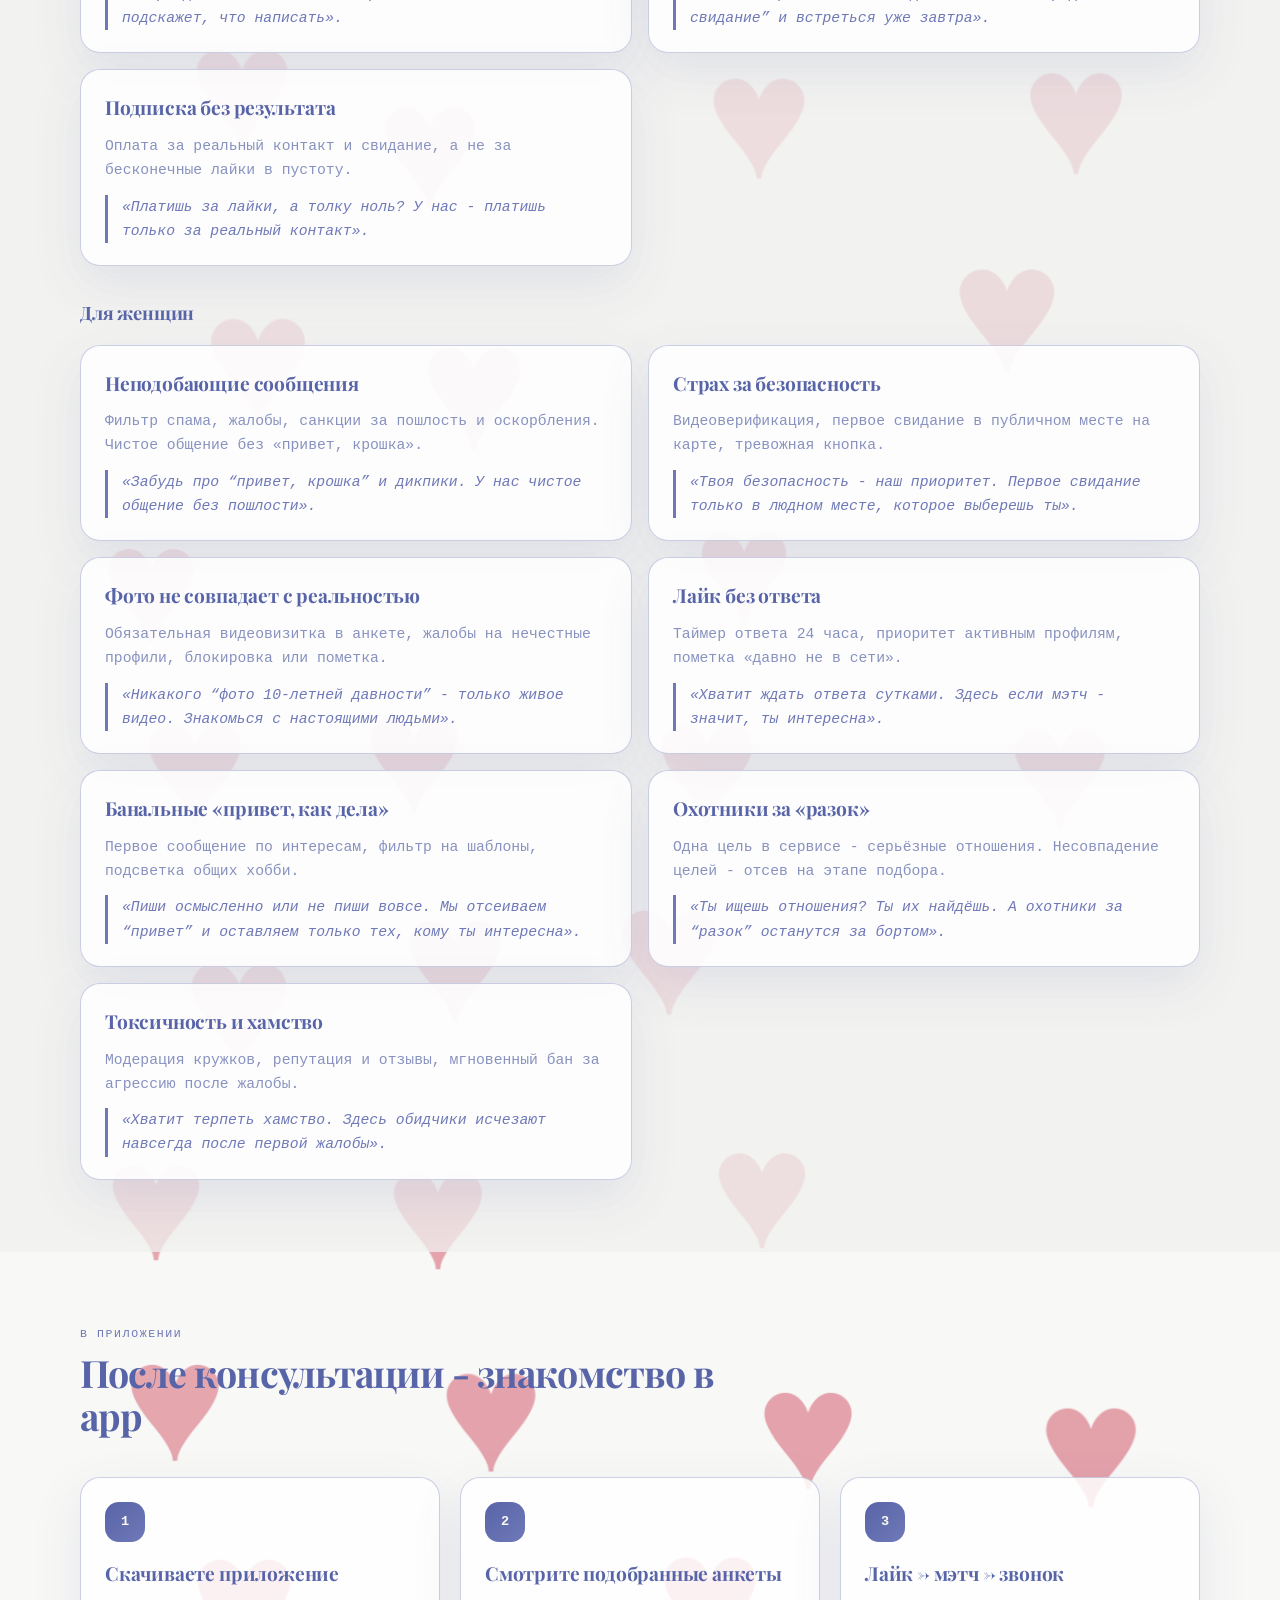
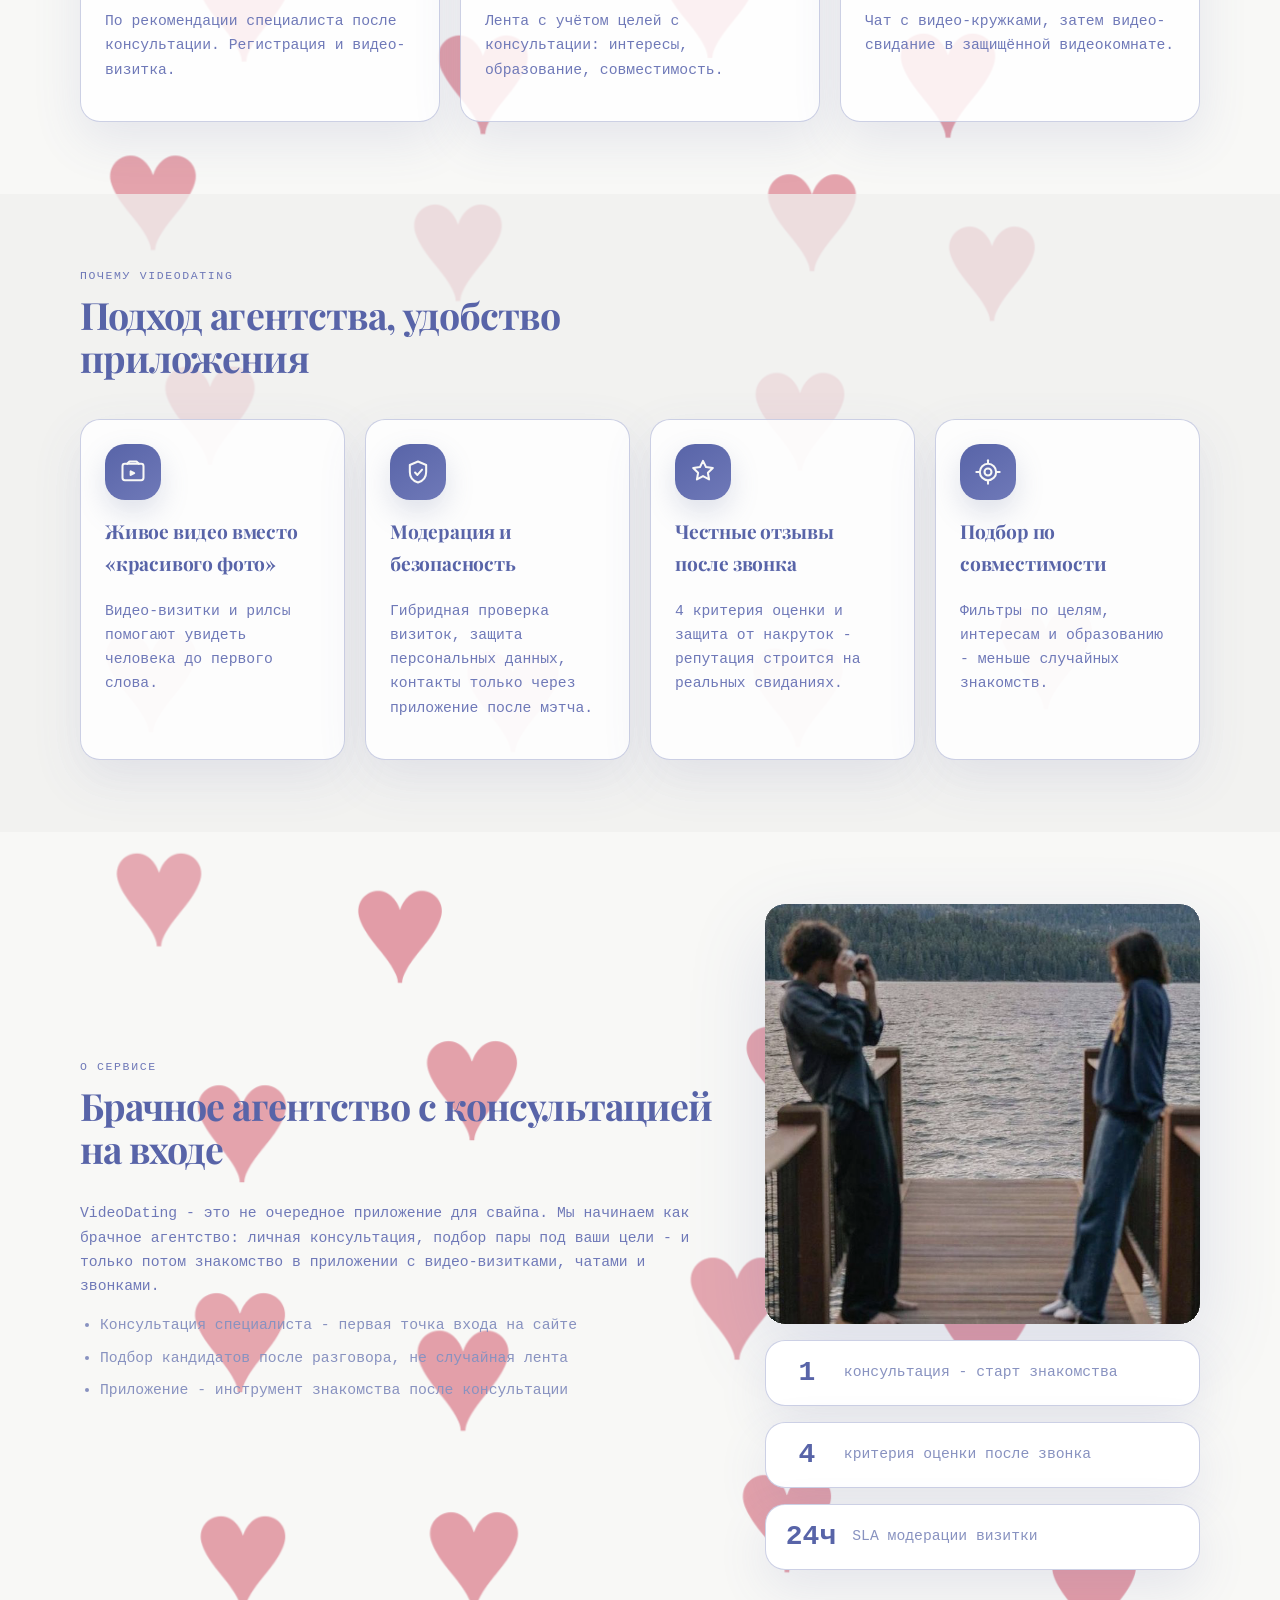
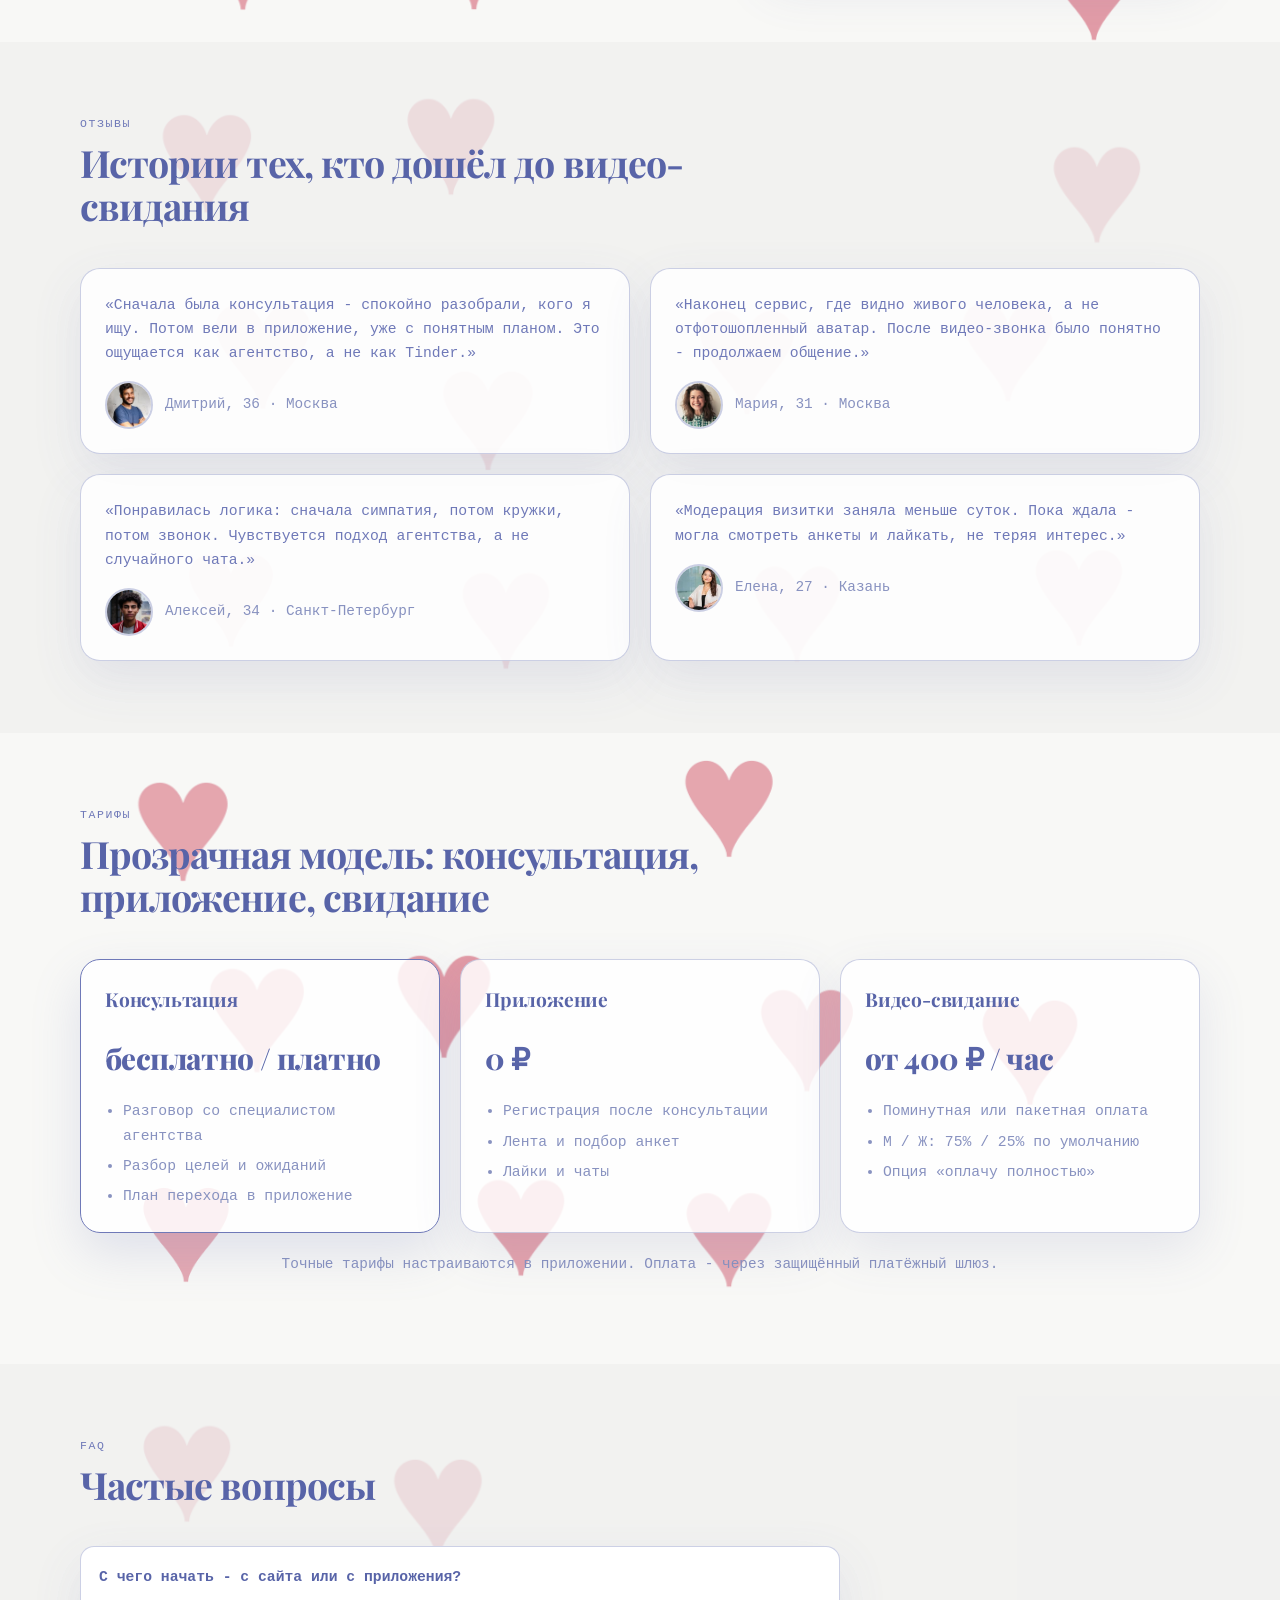
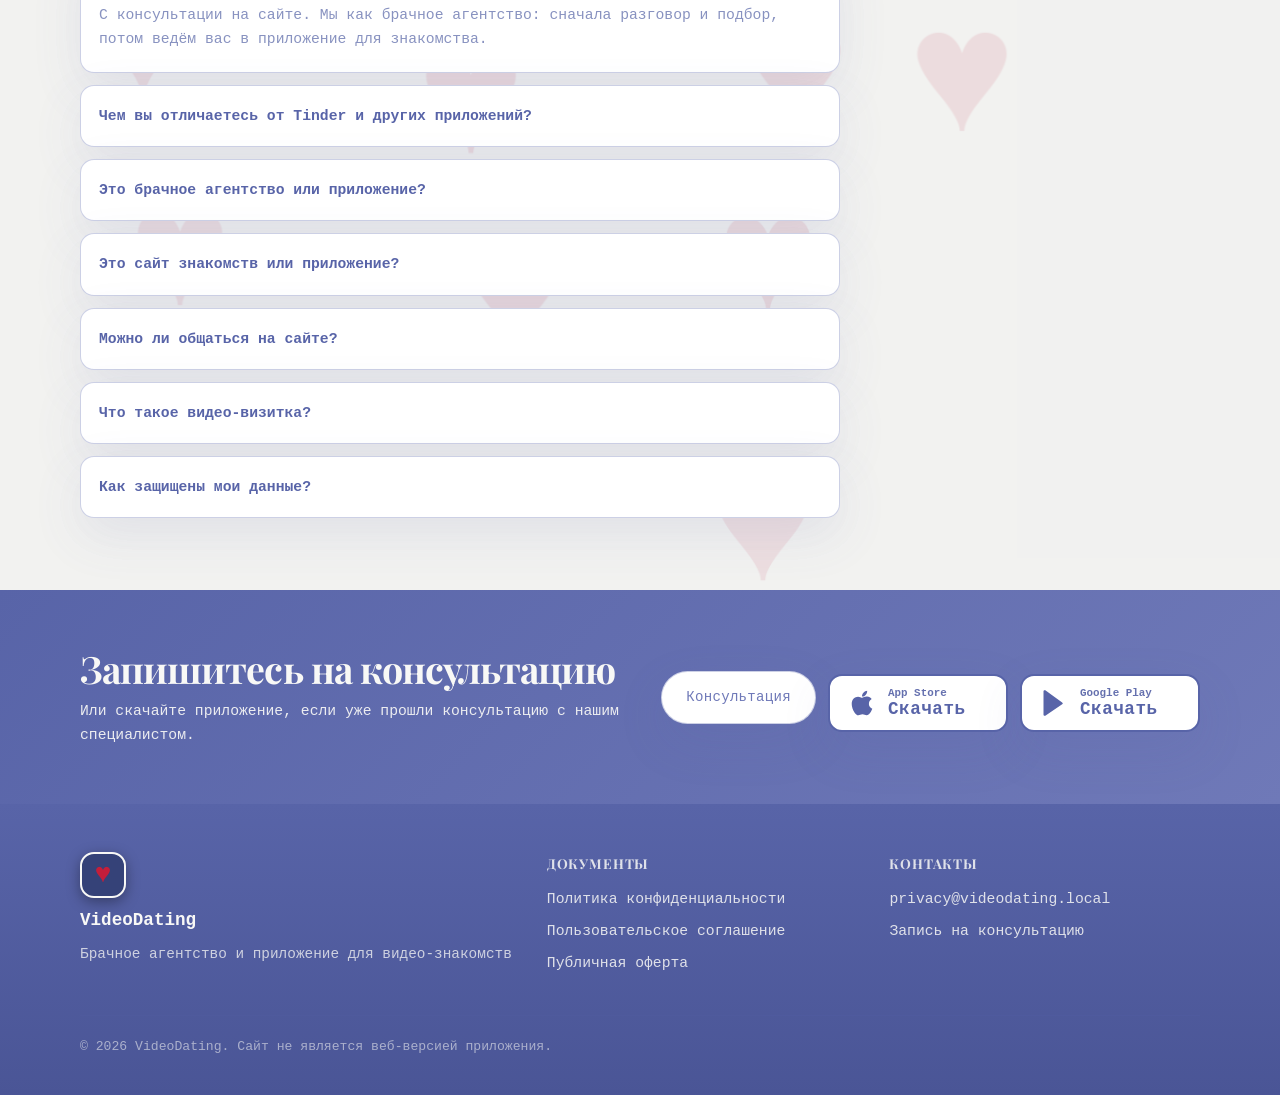
==== commit 9d621bd4: "Improve landing mobile UX, theme controls, and visual polish. Refine hero messaging, header layout, " ====
--- a/preview-landing/index.html
+++ b/preview-landing/index.html
@@ -5,9 +5,23 @@
   <meta name="viewport" content="width=device-width, initial-scale=1" />
   <meta name="description" content="VideoDating - брачное агентство. Консультация, подбор пары, знакомства в приложении." />
   <title>VideoDating - брачное агентство и консультации</title>
+  <link rel="preconnect" href="https://fonts.googleapis.com" />
+  <link rel="preconnect" href="https://fonts.gstatic.com" crossorigin />
+  <link href="https://fonts.googleapis.com/css2?family=IBM+Plex+Mono:ital,wght@0,400;0,500;0,600;1,400&family=Playfair+Display:ital,wght@0,600;0,700;0,800;1,600&display=swap" rel="stylesheet" />
   <link rel="stylesheet" href="static/css/landing.css" />
+  <script>
+    try {
+      if (localStorage.getItem("vd-landing-theme") === "black") {
+        document.documentElement.classList.add("theme-black");
+      }
+    } catch (error) {
+      /* ignore storage errors */
+    }
+  </script>
 </head>
 <body>
+  <div class="intro-curtain" id="intro-curtain" aria-hidden="true"></div>
+  <div class="heart-scene" id="heart-scene" aria-hidden="true"></div>
   <header class="site-header" id="top">
     <div class="container header-inner">
       <a class="logo" href="#top">
@@ -22,10 +36,24 @@
         <a href="#tariffs">Тарифы</a>
         <a href="#faq">FAQ</a>
       </nav>
-      <a class="btn btn-primary btn-sm header-cta" href="#consultation">Запись</a>
-      <button type="button" class="menu-toggle" id="menu-toggle" aria-label="Открыть меню" aria-expanded="false">
-        <span></span><span></span><span></span>
-      </button>
+      <div class="header-actions">
+        <button
+          type="button"
+          class="theme-toggle"
+          id="theme-toggle"
+          aria-label="Переключить на чёрную гамму"
+          aria-pressed="false"
+          title="Синий / Чёрный"
+        >
+          <span class="theme-toggle__swatch theme-toggle__swatch--blue" aria-hidden="true"></span>
+          <span class="theme-toggle__swatch theme-toggle__swatch--black" aria-hidden="true"></span>
+          <span class="theme-toggle__text">Гамма</span>
+        </button>
+        <a class="btn btn-primary btn-sm header-cta" href="#consultation">Запись</a>
+        <button type="button" class="menu-toggle" id="menu-toggle" aria-label="Открыть меню" aria-expanded="false">
+          <span></span><span></span><span></span>
+        </button>
+      </div>
     </div>
   </header>
   <nav class="nav-mobile" id="nav-mobile" hidden aria-label="Мобильное меню">
@@ -38,19 +66,16 @@
     <a href="#download">Скачать приложение</a>
   </nav>
 
-  <main>
+  <main id="site-main">
     <section class="hero" id="top-hero">
       <div class="container hero-grid">
         <div class="hero-copy">
           <p class="eyebrow">Брачное агентство</p>
-          <h1>Консультация специалиста&nbsp;- и подбор пары под вас</h1>
+          <h1>Не ищите идеальную фотографию.<br>Найдите своего человека.</h1>
           <p class="hero-lead">
-            Мы не приложение для бесконечного свайпа. Как брачное агентство: сначала личная
-            консультация, разбор целей и подбор кандидатов - и только потом ведём вас в приложение
-            для знакомства и видео-свиданий.
+            Знакомства, в которых сначала слышат человека, а не анкеты.
           </p>
           <div class="hero-ctas">
-            <a class="btn btn-primary btn-lg" href="#consultation">Записаться на консультацию</a>
             <a class="btn btn-outline btn-lg" href="#download">Уже прошли консультацию</a>
           </div>
           <p class="hero-note">Главная точка входа - консультация на сайте. Приложение - следующий шаг после разговора со специалистом.</p>
@@ -58,10 +83,10 @@
         <div class="hero-visual">
           <img
             class="hero-photo hero-photo-single"
-            src="static/images/landing/hero-couple-v2.jpg"
-            alt="Пара на прогулке - знакомство через агентство"
-            width="900"
-            height="675"
+            src="static/images/landing/hero-ttpp-v7.png"
+            alt="Символ заботы и подбора - путь к паре"
+            width="800"
+            height="1200"
             loading="eager"
           />
           <div class="hero-badge">брачное агентство · личный подбор · конфиденциальность</div>
@@ -69,7 +94,7 @@
       </div>
     </section>
 
-    <section class="agency-strip">
+    <section class="agency-strip reveal-on-scroll">
       <div class="container agency-strip-inner">
         <p><strong>Не Tinder и не «свайп в пустоту».</strong> Сайт - это запись на консультацию брачного агентства. Приложение подключаем после разговора со специалистом.</p>
         <a class="btn btn-primary btn-sm" href="#consultation">Записаться</a>
@@ -78,27 +103,27 @@
 
     <section class="section section-emotions">
       <div class="container">
-        <div class="section-head section-head--center">
+        <div class="section-head section-head--center reveal-on-scroll">
           <p class="eyebrow">Живые эмоции</p>
           <h2>Люди, разговоры, свидания - не сухие карточки</h2>
           <p class="section-lead">Макет с фотографиями для согласования настроения. После утверждения подставим ваши или стоковые кадры.</p>
         </div>
-        <div class="emotion-gallery">
+        <div class="emotion-gallery reveal-on-scroll">
           <figure class="emotion-card">
             <div class="emotion-card-media">
-              <img src="static/images/landing/emotion-consultation-v2.jpg" alt="Консультация - живая беседа со специалистом" width="900" height="675" loading="lazy" />
+              <img src="static/images/landing/emotion-consultation-ttpp-v8.png" alt="Консультация - личный разговор по телефону" width="1200" height="900" loading="lazy" />
             </div>
             <figcaption>Консультация - сначала живой разговор</figcaption>
           </figure>
           <figure class="emotion-card">
-            <div class="emotion-card-media">
-              <img src="static/images/landing/emotion-talk-v2.jpg" alt="Подбор пары - взгляд друг на друга" width="900" height="675" loading="lazy" />
+            <div class="emotion-card-media emotion-card-media--match">
+              <img src="static/images/landing/emotion-match-dance-ttpp-v1.png" alt="Подбор пары - танец и близость" width="1200" height="900" loading="lazy" />
             </div>
             <figcaption>Подбор пары - по целям и химии</figcaption>
           </figure>
           <figure class="emotion-card">
             <div class="emotion-card-media">
-              <img src="static/images/landing/emotion-date-v2.jpg" alt="Свидание - пара держится за руки на закате" width="900" height="675" loading="lazy" />
+              <img src="static/images/landing/emotion-date-ttpp-v7.png" alt="Свидание - близость и взаимность" width="1200" height="900" loading="lazy" />
             </div>
             <figcaption>Свидание - когда уже есть взаимность</figcaption>
           </figure>
@@ -116,7 +141,9 @@
         <div class="store-buttons store-buttons--compact">
             <a class="store-btn" href="#" aria-label="Скачать в App Store">
               <span class="store-icon" aria-hidden="true">
-                <svg viewBox="0 0 24 24" width="28" height="28"><path fill="currentColor" d="M18.7 12.6c-.1-2.1 1.7-3.1 1.8-3.2-1-.1-2-.6-2.6-1.4-.6-.8-1-1.9-.9-3 1-.1 2 .5 2.5 1.3.5-.9 1.4-1.5 2.4-1.5.1 1-.3 2-.9 2.6-1.8 1.7-4.6 1.2-4.6 1.2.1 2.2 2 3.4 2 3.4-.8 2.3-2.5 2.3-3.1 2.3-.7 0-2.5-.4-3.3-2.2zM15.6 5.5c.5-.6 1.5-1 2.3-.9-.2 1.1-.9 2-1.9 2.4-.5.2-1 .2-1.4 0 .1-.5.6-1.2 1-1.5z"/></svg>
+                <svg viewBox="0 0 384 512" width="28" height="28" fill="currentColor" focusable="false">
+                  <path d="M318.7 268.7c-.2-36.7 16.4-64.4 50-84.8-18.8-26.9-47.2-41.7-84.7-44.6-35.5-2.8-74.3 20.7-88.5 20.7-15 0-49.4-19.7-76.4-19.7C63.3 141.2 4 184.8 4 273.5q0 39.3 14.4 81.2c12.8 36.7 59 126.9 107.2 125.2 25.2-.6 43-17.9 75.8-17.9 31.8 0 48.3 17.9 76.4 17.9 48.6-.7 90.4-82.5 102.6-119.3-65.2-30.7-61.7-90-61.7-91.9zm-56.6-164.2c27.3-32.2 24.8-61.9 24-72.5-24.1 1.4-52 16.4-67.9 34.9-17.5 19.8-27.8 44.3-25.6 71.9 26.1 2 49.9-11.4 69.5-34.3z"/>
+                </svg>
               </span>
               <span class="store-label">
                 <small>Загрузите в</small>
@@ -125,7 +152,9 @@
             </a>
             <a class="store-btn" href="#" aria-label="Скачать в Google Play">
               <span class="store-icon" aria-hidden="true">
-                <svg viewBox="0 0 24 24" width="28" height="28"><path fill="currentColor" d="M3 20.5V3.5C3 2.9 3.5 2.4 4.1 2.4c.3 0 .6.1.9.3l12.8 7.5c.9.5.9 1.8 0 2.3L5 20.2c-.6.4-1.4.1-2-.7zm2-16.8v15.6l10.5-7.8L5 3.7zm13.2 7.1-2.8-1.6 2.8-1.6 2.1 1.2c.6.3.6 1.1 0 1.4l-2.1 1.2z"/></svg>
+                <svg viewBox="0 0 24 24" width="28" height="28" fill="currentColor" aria-hidden="true" focusable="false">
+                  <path d="M3 2v20a1 1 0 0 0 1.55.83L19 13.17a1 1 0 0 0 0-1.66L4.55 1.17A1 1 0 0 0 3 2z"/>
+                </svg>
               </span>
               <span class="store-label">
                 <small>Доступно в</small>
@@ -143,7 +172,7 @@
           <h2>Главная услуга - консультация брачного агентства</h2>
           <p class="section-lead">Не с ленты и не со свайпа. Сначала разговор со специалистом, подбор пары - и только потом приложение.</p>
         </div>
-        <div class="consultation-banner">
+        <div class="consultation-banner reveal-on-scroll">
           <img
             class="consultation-banner-photo"
             src="static/images/landing/about-warm.jpg"
@@ -199,7 +228,7 @@
 
     <section class="section" id="path">
       <div class="container">
-        <div class="section-head">
+        <div class="section-head reveal-on-scroll">
           <p class="eyebrow">Воронка</p>
           <h2>Консультация → подбор → приложение</h2>
         </div>
@@ -411,22 +440,30 @@
         </div>
         <div class="features">
           <article class="feature-card">
-            <div class="feature-icon">🎬</div>
+            <div class="feature-icon" aria-hidden="true">
+              <svg viewBox="0 0 24 24"><rect x="3" y="5" width="18" height="14" rx="2"/><path d="M7 5l2-2h6l2 2"/><path d="M10 11.5v3l3-1.5-3-1.5z"/></svg>
+            </div>
             <h3>Живое видео вместо «красивого фото»</h3>
             <p>Видео-визитки и рилсы помогают увидеть человека до первого слова.</p>
           </article>
           <article class="feature-card">
-            <div class="feature-icon">🛡️</div>
+            <div class="feature-icon" aria-hidden="true">
+              <svg viewBox="0 0 24 24"><path d="M12 3l7 3v6c0 4.5-3 7.8-7 9-4-1.2-7-4.5-7-9V6l7-3z"/><path d="M9.5 12.5l2 2 4-4.5"/></svg>
+            </div>
             <h3>Модерация и безопасность</h3>
             <p>Гибридная проверка визиток, защита персональных данных, контакты только через приложение после мэтча.</p>
           </article>
           <article class="feature-card">
-            <div class="feature-icon">💬</div>
+            <div class="feature-icon" aria-hidden="true">
+              <svg viewBox="0 0 24 24"><path d="M12 2.5l2.6 5.3 5.8.8-4.2 4.1 1 5.7L12 15.5l-5.2 2.9 1-5.7-4.2-4.1 5.8-.8L12 2.5z"/></svg>
+            </div>
             <h3>Честные отзывы после звонка</h3>
             <p>4 критерия оценки и защита от накруток - репутация строится на реальных свиданиях.</p>
           </article>
           <article class="feature-card">
-            <div class="feature-icon">🎯</div>
+            <div class="feature-icon" aria-hidden="true">
+              <svg viewBox="0 0 24 24"><circle cx="12" cy="12" r="7"/><circle cx="12" cy="12" r="3"/><path d="M12 2v2"/><path d="M12 20v2"/><path d="M2 12h2"/><path d="M20 12h2"/></svg>
+            </div>
             <h3>Подбор по совместимости</h3>
             <p>Фильтры по целям, интересам и образованию - меньше случайных знакомств.</p>
           </article>
@@ -454,8 +491,8 @@
           <div class="about-photo-wrap">
             <img
               class="about-photo"
-              src="static/images/landing/about-couple.jpg"
-              alt="Счастливая пара - тёплое знакомство"
+              src="static/images/landing/about-service-ttpp-v7.png"
+              alt="О сервисе - связь и доверие"
               width="900"
               height="675"
               loading="lazy"
@@ -480,28 +517,28 @@
           <blockquote class="review-card">
             <p>«Сначала была консультация - спокойно разобрали, кого я ищу. Потом вели в приложение, уже с понятным планом. Это ощущается как агентство, а не как Tinder.»</p>
             <footer class="review-footer">
-              <img class="review-avatar" src="static/images/landing/avatar-dmitry.jpg" alt="" width="48" height="48" loading="lazy" />
+              <img class="review-avatar" src="static/images/landing/avatar-dmitry-v6.jpg" alt="" width="48" height="48" loading="lazy" />
               <span>Дмитрий, 36 · Москва</span>
             </footer>
           </blockquote>
           <blockquote class="review-card">
             <p>«Наконец сервис, где видно живого человека, а не отфотошопленный аватар. После видео-звонка было понятно - продолжаем общение.»</p>
             <footer class="review-footer">
-              <img class="review-avatar" src="static/images/landing/avatar-maria.jpg" alt="" width="48" height="48" loading="lazy" />
+              <img class="review-avatar" src="static/images/landing/avatar-maria-v6.jpg" alt="" width="48" height="48" loading="lazy" />
               <span>Мария, 31 · Москва</span>
             </footer>
           </blockquote>
           <blockquote class="review-card">
             <p>«Понравилась логика: сначала симпатия, потом кружки, потом звонок. Чувствуется подход агентства, а не случайного чата.»</p>
             <footer class="review-footer">
-              <img class="review-avatar" src="static/images/landing/avatar-alexey.jpg" alt="" width="48" height="48" loading="lazy" />
+              <img class="review-avatar" src="static/images/landing/avatar-alexey-v6.jpg" alt="" width="48" height="48" loading="lazy" />
               <span>Алексей, 34 · Санкт-Петербург</span>
             </footer>
           </blockquote>
           <blockquote class="review-card">
             <p>«Модерация визитки заняла меньше суток. Пока ждала - могла смотреть анкеты и лайкать, не теряя интерес.»</p>
             <footer class="review-footer">
-              <img class="review-avatar" src="static/images/landing/avatar-elena.jpg" alt="" width="48" height="48" loading="lazy" />
+              <img class="review-avatar" src="static/images/landing/avatar-elena-v6.jpg" alt="" width="48" height="48" loading="lazy" />
               <span>Елена, 27 · Казань</span>
             </footer>
           </blockquote>
@@ -517,7 +554,6 @@
         </div>
         <div class="pricing">
           <article class="price-card price-card-featured">
-            <span class="price-badge">Старт</span>
             <h3>Консультация</h3>
             <p class="price">бесплатно / платно</p>
             <ul>
@@ -588,7 +624,7 @@
       </div>
     </section>
 
-    <section class="cta-band">
+    <section class="cta-band reveal-on-scroll">
       <div class="container cta-band-inner">
         <div>
           <h2>Запишитесь на консультацию</h2>
@@ -598,9 +634,19 @@
           <a class="btn btn-light btn-lg" href="#consultation">Консультация</a>
           <div class="store-buttons store-buttons--light">
             <a class="store-btn store-btn--light" href="#" aria-label="Скачать в App Store">
+              <span class="store-icon" aria-hidden="true">
+                <svg viewBox="0 0 384 512" width="28" height="28" fill="currentColor" focusable="false">
+                  <path d="M318.7 268.7c-.2-36.7 16.4-64.4 50-84.8-18.8-26.9-47.2-41.7-84.7-44.6-35.5-2.8-74.3 20.7-88.5 20.7-15 0-49.4-19.7-76.4-19.7C63.3 141.2 4 184.8 4 273.5q0 39.3 14.4 81.2c12.8 36.7 59 126.9 107.2 125.2 25.2-.6 43-17.9 75.8-17.9 31.8 0 48.3 17.9 76.4 17.9 48.6-.7 90.4-82.5 102.6-119.3-65.2-30.7-61.7-90-61.7-91.9zm-56.6-164.2c27.3-32.2 24.8-61.9 24-72.5-24.1 1.4-52 16.4-67.9 34.9-17.5 19.8-27.8 44.3-25.6 71.9 26.1 2 49.9-11.4 69.5-34.3z"/>
+                </svg>
+              </span>
               <span class="store-label"><small>App Store</small><strong>Скачать</strong></span>
             </a>
             <a class="store-btn store-btn--light" href="#" aria-label="Скачать в Google Play">
+              <span class="store-icon" aria-hidden="true">
+                <svg viewBox="0 0 24 24" width="28" height="28" fill="currentColor" aria-hidden="true" focusable="false">
+                  <path d="M3 2v20a1 1 0 0 0 1.55.83L19 13.17a1 1 0 0 0 0-1.66L4.55 1.17A1 1 0 0 0 3 2z"/>
+                </svg>
+              </span>
               <span class="store-label"><small>Google Play</small><strong>Скачать</strong></span>
             </a>
           </div>
@@ -609,7 +655,7 @@
     </section>
   </main>
 
-  <footer class="site-footer">
+  <footer class="site-footer" id="site-footer">
     <div class="container footer-grid">
       <div class="footer-brand">
         <span class="logo-mark" aria-hidden="true">♥</span>
--- a/preview-landing/static/css/landing.css
+++ b/preview-landing/static/css/landing.css
@@ -1,20 +1,70 @@
 :root {
-  --bg: #fdf6f8;
-  --bg-alt: #fff0f5;
+  --bg: #f8f8f6;
+  --bg-alt: #f0f0ee;
   --surface: #ffffff;
-  --primary: #5eb8e8;
-  --primary-dark: #3a9fd4;
-  --accent: #f78da7;
-  --accent-soft: #f1b5b5;
-  --text: #1a1a2e;
-  --text-secondary: #5c5c7a;
-  --text-on-primary: #ffffff;
-  --border: #e8d4dc;
-  --shadow: 0 18px 50px rgba(26, 26, 46, 0.08);
-  --shadow-lg: 0 28px 80px rgba(26, 26, 46, 0.12);
+  --black: #000000;
+  --black-soft: #1a1a1a;
+  --heart: #c41e3a;
+  --navy: #6f79b8;
+  --navy-deep: #5864a8;
+  --navy-muted: #8892c0;
+  --navy-gradient-end: #4a5596;
+  --navy-hover-tint: rgba(88, 100, 168, 0.08);
+  --shadow-accent: rgba(88, 100, 168, 0.32);
+  --shadow-accent-soft: rgba(88, 100, 168, 0.12);
+  --rose: var(--navy);
+  --rose-deep: var(--navy-deep);
+  --green: var(--navy);
+  --green-dark: var(--navy-deep);
+  --text: var(--navy);
+  --text-light: #f8f8f6;
+  --text-secondary: var(--navy-muted);
+  --heading: var(--navy-deep);
+  --ink: var(--navy-deep);
+  --primary: #000000;
+  --primary-dark: #000000;
+  --primary-deep: #1a1a1a;
+  --pink: var(--navy);
+  --pink-soft: #e0e5f2;
+  --accent: var(--black);
+  --accent-dark: var(--black);
+  --accent-soft: var(--navy);
+  --text-on-primary: var(--text-light);
+  --text-on-dark: var(--text-light);
+  --border: rgba(88, 100, 168, 0.3);
+  --shadow: 0 18px 50px rgba(88, 100, 168, 0.12);
+  --shadow-lg: 0 28px 80px rgba(88, 100, 168, 0.16);
+  --glow-pink: rgba(111, 121, 184, 0.18);
+  --glow-green: rgba(111, 121, 184, 0.1);
+  --glow-dark: rgba(0, 0, 0, 0.2);
+  --header-bg: rgba(248, 248, 246, 0.94);
+  --header-mobile-bg: rgba(248, 248, 246, 0.98);
+  --logo-mark-bg: #354278;
+  --font-display: "Playfair Display", Georgia, "Times New Roman", serif;
+  --font-mono: "IBM Plex Mono", "Courier New", monospace;
   --radius: 20px;
-  --radius-sm: 12px;
+  --radius-sm: 14px;
+  --radius-xs: 10px;
   --max: 1120px;
+}
+
+html.theme-black {
+  --navy: #1a1a1a;
+  --navy-deep: #000000;
+  --navy-muted: #5a5a5a;
+  --navy-gradient-end: #2b2b2b;
+  --navy-hover-tint: rgba(0, 0, 0, 0.06);
+  --shadow-accent: rgba(0, 0, 0, 0.22);
+  --shadow-accent-soft: rgba(0, 0, 0, 0.1);
+  --pink-soft: #ececec;
+  --border: rgba(0, 0, 0, 0.14);
+  --shadow: 0 18px 50px rgba(0, 0, 0, 0.08);
+  --shadow-lg: 0 28px 80px rgba(0, 0, 0, 0.12);
+  --glow-pink: rgba(0, 0, 0, 0.08);
+  --glow-green: rgba(0, 0, 0, 0.05);
+  --header-bg: rgba(248, 248, 246, 0.94);
+  --header-mobile-bg: rgba(248, 248, 246, 0.98);
+  --logo-mark-bg: var(--black);
 }
 
 *,
@@ -29,10 +79,69 @@
 
 body {
   margin: 0;
-  font-family: "Segoe UI", -apple-system, BlinkMacSystemFont, Roboto, sans-serif;
+  font-family: var(--font-mono);
+  font-size: 0.92rem;
+  font-weight: 400;
   color: var(--text);
   background: var(--bg);
-  line-height: 1.6;
+  line-height: 1.65;
+  position: relative;
+}
+
+body::after {
+  content: "";
+  position: fixed;
+  inset: 0;
+  z-index: 10001;
+  pointer-events: none;
+  opacity: 0.42;
+  mix-blend-mode: multiply;
+  background-image:
+    repeating-linear-gradient(
+      0deg,
+      rgba(255, 255, 255, 0.04) 0,
+      rgba(255, 255, 255, 0.04) 1px,
+      transparent 1px,
+      transparent 3px
+    ),
+    repeating-linear-gradient(
+      90deg,
+      rgba(0, 0, 0, 0.018) 0,
+      rgba(0, 0, 0, 0.018) 1px,
+      transparent 1px,
+      transparent 4px
+    ),
+    url("data:image/svg+xml,%3Csvg xmlns='http://www.w3.org/2000/svg' width='220' height='220'%3E%3Cfilter id='n'%3E%3CfeTurbulence type='fractalNoise' baseFrequency='0.78' numOctaves='4' stitchTiles='stitch'/%3E%3C/filter%3E%3Crect width='100%25' height='100%25' filter='url(%23n)' opacity='0.55'/%3E%3C/svg%3E");
+  background-size: 100% 100%, 100% 100%, 220px 220px;
+}
+
+.intro-curtain {
+  position: fixed;
+  inset: 0;
+  z-index: 10000;
+  background:
+    radial-gradient(ellipse 70% 55% at 50% 40%, var(--glow-pink), transparent 70%),
+    var(--bg);
+  pointer-events: none;
+  transition: opacity 1s ease, visibility 1s ease;
+}
+
+.intro-curtain.is-done {
+  opacity: 0;
+  visibility: hidden;
+}
+
+.reveal-on-scroll {
+  opacity: 0;
+  transform: translateY(28px);
+  transition:
+    opacity 0.8s cubic-bezier(0.22, 1, 0.36, 1),
+    transform 0.8s cubic-bezier(0.22, 1, 0.36, 1);
+}
+
+.reveal-on-scroll.is-visible {
+  opacity: 1;
+  transform: translateY(0);
 }
 
 a {
@@ -45,6 +154,16 @@
   display: block;
 }
 
+img:not(.review-avatar) {
+  border-radius: var(--radius);
+}
+
+#site-main video,
+#site-main iframe {
+  border-radius: var(--radius);
+  overflow: hidden;
+}
+
 .container {
   width: min(100% - 32px, var(--max));
   margin-inline: auto;
@@ -52,11 +171,12 @@
 
 .eyebrow {
   margin: 0 0 8px;
-  font-size: 0.8rem;
-  font-weight: 700;
-  letter-spacing: 0.08em;
+  font-family: var(--font-mono);
+  font-size: 0.72rem;
+  font-weight: 500;
+  letter-spacing: 0.14em;
   text-transform: uppercase;
-  color: var(--accent);
+  color: var(--green);
 }
 
 h1,
@@ -67,20 +187,42 @@
   margin-top: 0;
 }
 
+h1,
+h2,
+h3,
+h4 {
+  font-family: var(--font-display);
+  font-weight: 700;
+  color: var(--navy-deep);
+}
+
+strong {
+  color: var(--navy-deep);
+  font-weight: 600;
+}
+
+.agency-strip strong,
+.cta-band strong,
+.site-footer strong {
+  color: var(--text-light);
+}
+
 h1 {
   font-size: clamp(2rem, 4.5vw, 3.25rem);
-  line-height: 1.1;
-  letter-spacing: -0.02em;
+  line-height: 1.08;
+  letter-spacing: -0.03em;
+  font-weight: 800;
 }
 
 h2 {
   font-size: clamp(1.6rem, 3vw, 2.35rem);
-  line-height: 1.2;
-  letter-spacing: -0.02em;
+  line-height: 1.15;
+  letter-spacing: -0.025em;
 }
 
 h3 {
-  font-size: 1.15rem;
+  font-size: 1.2rem;
+  letter-spacing: -0.01em;
 }
 
 .btn {
@@ -89,7 +231,10 @@
   justify-content: center;
   border: none;
   border-radius: 999px;
-  font-weight: 600;
+  font-family: var(--font-mono);
+  font-weight: 500;
+  letter-spacing: 0.04em;
+  text-transform: uppercase;
   cursor: pointer;
   transition: transform 0.15s ease, box-shadow 0.15s ease, background 0.15s ease;
 }
@@ -99,9 +244,13 @@
 }
 
 .btn-primary {
-  background: linear-gradient(135deg, var(--primary), var(--primary-dark));
+  background: linear-gradient(135deg, var(--navy-deep), var(--navy));
   color: var(--text-on-primary);
-  box-shadow: 0 10px 24px rgba(94, 184, 232, 0.35);
+  box-shadow: 0 8px 22px var(--shadow-accent);
+}
+
+.btn-primary:hover {
+  background: linear-gradient(135deg, var(--navy-gradient-end), var(--navy-deep));
 }
 
 .btn-sm {
@@ -111,25 +260,29 @@
 
 .btn-lg {
   padding: 14px 24px;
-  font-size: 1rem;
+  font-size: 0.88rem;
+  text-transform: none;
+  letter-spacing: 0.02em;
 }
 
 .btn-outline {
   background: transparent;
+  color: var(--navy-deep);
+  border: 2px solid var(--navy-deep);
+  box-shadow: none;
+}
+
+.btn-outline:hover {
+  border-color: var(--navy);
+  color: var(--navy);
+  background: var(--navy-hover-tint);
+}
+
+.btn-light {
+  background: var(--surface);
   color: var(--text);
-  border: 2px solid var(--border);
-  box-shadow: none;
-}
-
-.btn-outline:hover {
-  border-color: var(--primary);
-  color: var(--primary-dark);
-}
-
-.btn-light {
-  background: white;
-  color: var(--primary-dark);
   box-shadow: var(--shadow);
+  border: 1px solid var(--border);
 }
 
 .hero-ctas {
@@ -161,7 +314,7 @@
 }
 
 .consultation-card {
-  background: var(--surface);
+  background: rgba(255, 255, 255, 0.84);
   border: 1px solid var(--border);
   border-radius: var(--radius);
   padding: 28px;
@@ -169,7 +322,7 @@
 }
 
 .consultation-card-accent {
-  border-color: var(--primary);
+  border-color: var(--rose);
 }
 
 .consultation-card ul {
@@ -200,6 +353,12 @@
   border: 1px solid var(--border);
   border-radius: var(--radius-sm);
   font: inherit;
+  background: var(--bg-alt);
+  color: var(--text);
+}
+
+.consultation-form input::placeholder {
+  color: var(--text-secondary);
 }
 
 .form-note {
@@ -211,7 +370,7 @@
 .pains-group-title {
   margin: 32px 0 16px;
   font-size: 1.15rem;
-  color: var(--text);
+  color: var(--heading);
 }
 
 .pains-group-title:first-of-type {
@@ -224,7 +383,7 @@
 }
 
 .pain-card {
-  background: var(--surface);
+  background: rgba(255, 255, 255, 0.84);
   border: 1px solid var(--border);
   border-radius: var(--radius);
   padding: 22px 24px;
@@ -243,7 +402,7 @@
 .pain-quote {
   margin: 0;
   padding-left: 14px;
-  border-left: 3px solid var(--accent);
+  border-left: 3px solid var(--rose);
   color: var(--text);
   font-style: italic;
 }
@@ -264,68 +423,249 @@
   position: sticky;
   top: 0;
   z-index: 100;
-  background: rgba(253, 246, 248, 0.88);
+  background: var(--header-bg);
   backdrop-filter: blur(12px);
-  border-bottom: 1px solid rgba(232, 212, 220, 0.7);
+  border-bottom: 1px solid var(--border);
 }
 
 .header-inner {
   display: flex;
   align-items: center;
-  gap: 20px;
+  gap: 16px;
   min-height: 72px;
+}
+
+.header-actions {
+  display: flex;
+  align-items: center;
+  gap: 10px;
+  margin-left: auto;
+  flex-shrink: 0;
 }
 
 .logo {
   display: inline-flex;
   align-items: center;
   gap: 10px;
+  flex-shrink: 0;
+}
+
+.logo-text {
+  font-family: var(--font-display);
   font-weight: 800;
-  font-size: 1.15rem;
+  font-size: 1.35rem;
+  letter-spacing: -0.02em;
+  line-height: 1;
+  color: var(--navy-deep);
 }
 
 .logo-mark {
   display: grid;
   place-items: center;
-  width: 36px;
-  height: 36px;
-  border-radius: 12px;
-  background: linear-gradient(135deg, var(--accent), var(--primary));
-  color: white;
-  font-size: 1rem;
+  width: 42px;
+  height: 42px;
+  border-radius: var(--radius-sm);
+  background: var(--logo-mark-bg);
+  border: none;
+  color: var(--heart);
+  font-size: 1.62rem;
+  line-height: 1;
+  transition: background 0.2s ease;
+}
+
+.theme-toggle {
+  display: inline-flex;
+  align-items: center;
+  gap: 6px;
+  padding: 8px 12px;
+  border-radius: 999px;
+  border: 1.5px solid var(--border);
+  background: var(--surface);
+  color: var(--navy-deep);
+  font-family: var(--font-mono);
+  font-size: 0.66rem;
+  font-weight: 600;
+  letter-spacing: 0.06em;
+  text-transform: uppercase;
+  cursor: pointer;
+  flex-shrink: 0;
+  transition:
+    border-color 0.2s ease,
+    background 0.2s ease,
+    color 0.2s ease,
+    transform 0.15s ease;
+}
+
+.theme-toggle:hover {
+  border-color: var(--navy-muted);
+}
+
+@media (min-width: 720px) {
+  .theme-toggle:hover {
+    transform: translateY(-1px);
+  }
+}
+
+.theme-toggle__swatch {
+  width: 12px;
+  height: 12px;
+  border-radius: 50%;
+  border: 1px solid rgba(0, 0, 0, 0.12);
+  transition: opacity 0.2s ease;
+}
+
+.theme-toggle__swatch--blue {
+  background: linear-gradient(135deg, #5864a8, #6f79b8);
+  opacity: 1;
+}
+
+.theme-toggle__swatch--black {
+  background: #000000;
+  border-color: rgba(0, 0, 0, 0.18);
+  opacity: 0.35;
+}
+
+html.theme-black .theme-toggle__swatch--blue {
+  opacity: 0.35;
+}
+
+html.theme-black .theme-toggle__swatch--black {
+  opacity: 1;
+}
+
+.theme-toggle__text {
+  line-height: 1;
+}
+
+@media (max-width: 719px) {
+  .theme-toggle__text {
+    display: none;
+  }
+}
+
+.scroll-heart,
+.heart-scene__heart {
+  line-height: 1;
+}
+
+.heart-scene {
+  position: absolute;
+  top: 0;
+  left: 0;
+  width: 100%;
+  height: var(--heart-sheet-height, 100%);
+  z-index: 5;
+  pointer-events: none;
+  overflow: visible;
+  transform: translate3d(0, var(--heart-lag-y, 0px), 0);
+  will-change: transform;
+}
+
+.heart-scene__heart {
+  position: absolute;
+  left: var(--heart-x, 50%);
+  top: var(--heart-y, 50%);
+  color: var(--heart);
+  font-size: min(25vw, 21vh);
+  opacity: 0;
+  visibility: hidden;
+  transform: translate(-50%, calc(-50% + var(--heart-lift, 0px))) scale(var(--heart-scale, 1));
+  transition:
+    opacity 0.45s ease,
+    visibility 0.45s ease,
+    transform 0.22s ease-out;
+  filter: blur(0.35px);
+  will-change: transform;
+}
+
+.heart-scene.is-visible .heart-scene__heart {
+  opacity: var(--heart-opacity, 0.4);
+  visibility: visible;
+}
+
+.heart-scene.is-active .heart-scene__heart {
+  opacity: calc(var(--heart-opacity, 0.4) + (var(--heart-boost, 1) - 1) * 0.06);
+}
+
+.heart-scene.is-scrolling .heart-scene__heart {
+  filter: blur(0.2px);
+}
+
+@media (prefers-reduced-motion: no-preference) {
+  .heart-scene.is-scrolling .heart-scene__heart {
+    animation: heart-under-scroll 0.55s ease-out;
+  }
+}
+
+@keyframes heart-under-scroll {
+  0% {
+    transform: translate(-50%, calc(-50% + var(--heart-lift, 0px))) scale(var(--heart-scale, 1));
+  }
+
+  45% {
+    transform: translate(-50%, calc(-50% + var(--heart-lift, 0px) - 10px)) scale(calc(var(--heart-scale, 1) * 1.03));
+  }
+
+  100% {
+    transform: translate(-50%, calc(-50% + var(--heart-lift, 0px))) scale(var(--heart-scale, 1));
+  }
+}
+
+main,
+.site-footer {
+  position: relative;
+  z-index: 10;
 }
 
 .nav-desktop {
   display: none;
+  align-items: center;
   gap: 24px;
   margin-left: auto;
-  font-size: 0.95rem;
-  color: var(--text-secondary);
+  font-family: var(--font-mono);
+  font-size: 0.78rem;
+  font-weight: 500;
+  letter-spacing: 0.06em;
+  text-transform: uppercase;
+  color: var(--text-secondary);
+  flex-shrink: 1;
+  min-width: 0;
+}
+
+.nav-desktop a {
+  white-space: nowrap;
 }
 
 .nav-desktop a:hover {
-  color: var(--primary-dark);
+  color: var(--rose);
 }
 
 .header-cta {
-  margin-left: auto;
+  flex-shrink: 0;
 }
 
 .menu-toggle {
-  display: flex;
+  display: inline-flex;
   flex-direction: column;
-  gap: 5px;
-  padding: 8px;
-  border: none;
-  background: transparent;
+  align-items: center;
+  justify-content: center;
+  gap: 4px;
+  width: 40px;
+  height: 40px;
+  padding: 0;
+  border: 1.5px solid var(--border);
+  border-radius: var(--radius-sm);
+  background: var(--surface);
   cursor: pointer;
+  flex-shrink: 0;
 }
 
 .menu-toggle span {
   display: block;
-  width: 22px;
+  width: 18px;
   height: 2px;
-  background: var(--text);
+  flex-shrink: 0;
+  background: var(--navy-deep);
   border-radius: 2px;
 }
 
@@ -334,8 +674,9 @@
   flex-direction: column;
   gap: 4px;
   padding: 0 16px 16px;
-  background: rgba(253, 246, 248, 0.98);
+  background: var(--header-mobile-bg);
   border-bottom: 1px solid var(--border);
+  border-radius: 0 0 var(--radius) var(--radius);
 }
 
 .nav-mobile.is-open {
@@ -349,33 +690,110 @@
 .nav-mobile a {
   padding: 12px 8px;
   border-radius: var(--radius-sm);
+  font-family: var(--font-mono);
+  font-size: 0.82rem;
+  font-weight: 500;
+  letter-spacing: 0.05em;
+  text-transform: uppercase;
   color: var(--text-secondary);
 }
 
 .nav-mobile a:hover {
   background: var(--bg-alt);
-  color: var(--text);
+  color: var(--rose);
 }
 
 /* Hero */
+@keyframes landing-rise {
+  from {
+    opacity: 0;
+    transform: translateY(24px);
+  }
+
+  to {
+    opacity: 1;
+    transform: translateY(0);
+  }
+}
+
+@keyframes landing-hero-visual {
+  from {
+    opacity: 0;
+    transform: translateY(32px) scale(0.94);
+    filter: blur(8px);
+  }
+
+  to {
+    opacity: 1;
+    transform: translateY(0) scale(1);
+    filter: blur(0);
+  }
+}
+
 .hero {
   padding: 56px 0 72px;
   background:
-    radial-gradient(ellipse 80% 60% at 90% 10%, rgba(94, 184, 232, 0.18), transparent),
-    radial-gradient(ellipse 60% 50% at 0% 80%, rgba(247, 141, 167, 0.16), transparent),
+    radial-gradient(ellipse 75% 60% at 88% 8%, var(--glow-pink), transparent 68%),
+    radial-gradient(ellipse 55% 45% at 4% 88%, var(--glow-green), transparent 62%),
     var(--bg);
 }
 
+.hero-copy {
+  animation: landing-rise 1s cubic-bezier(0.22, 1, 0.36, 1) both;
+}
+
+.hero-visual {
+  animation: landing-hero-visual 1.15s 0.18s cubic-bezier(0.22, 1, 0.36, 1) both;
+}
+
+.hero-ctas .btn:nth-child(1) {
+  animation: landing-rise 0.9s 0.35s cubic-bezier(0.22, 1, 0.36, 1) both;
+}
+
+.hero-ctas .btn:nth-child(2) {
+  animation: landing-rise 0.9s 0.45s cubic-bezier(0.22, 1, 0.36, 1) both;
+}
+
+@media (prefers-reduced-motion: reduce) {
+  .intro-curtain {
+    display: none;
+  }
+
+  .hero-copy,
+  .hero-visual,
+  .hero-ctas .btn,
+  .emotion-card,
+  .reveal-on-scroll {
+    animation: none;
+    opacity: 1;
+    transform: none;
+    filter: none;
+    transition: none;
+  }
+}
+
 .hero-grid {
   display: grid;
-  gap: 48px;
-  align-items: center;
+  grid-template-columns: 1fr;
+  gap: 32px;
+  align-items: start;
+}
+
+.hero-copy,
+.hero-visual {
+  min-width: 0;
+  max-width: 100%;
 }
 
 .hero-lead {
-  font-size: 1.1rem;
-  color: var(--text-secondary);
-  max-width: 52ch;
+  font-size: 1.15rem;
+  line-height: 1.5;
+  color: var(--text-secondary);
+  max-width: 42ch;
+}
+
+[id] {
+  scroll-margin-top: 84px;
 }
 
 .store-buttons {
@@ -391,9 +809,9 @@
   gap: 12px;
   padding: 12px 18px;
   min-width: 180px;
-  border-radius: 14px;
-  background: var(--text);
-  color: white;
+  border-radius: var(--radius-sm);
+  background: linear-gradient(135deg, var(--navy-deep), var(--navy));
+  color: var(--text-on-primary);
   box-shadow: var(--shadow);
   transition: transform 0.15s ease, box-shadow 0.15s ease;
 }
@@ -404,7 +822,18 @@
 }
 
 .store-icon {
-  opacity: 0.95;
+  display: flex;
+  align-items: center;
+  justify-content: center;
+  flex-shrink: 0;
+  width: 28px;
+  height: 28px;
+}
+
+.store-icon svg {
+  display: block;
+  width: 28px;
+  height: 28px;
 }
 
 .store-label {
@@ -415,11 +844,35 @@
 
 .store-label small {
   font-size: 0.68rem;
-  opacity: 0.75;
+  opacity: 0.85;
+  color: var(--text-on-primary);
 }
 
 .store-label strong {
   font-size: 1rem;
+  font-weight: 700;
+  color: var(--text-on-primary);
+}
+
+.store-buttons--light .store-btn--light .store-label {
+  line-height: 1;
+  gap: 0;
+}
+
+.store-buttons--light .store-btn--light .store-label small {
+  color: var(--navy-deep);
+  opacity: 0.92;
+  font-weight: 600;
+  line-height: 1.05;
+}
+
+.store-buttons--light .store-btn--light .store-label strong {
+  font-size: 1.1rem;
+  font-weight: 800;
+  color: var(--navy-deep);
+  letter-spacing: 0.03em;
+  line-height: 1.05;
+  opacity: 1;
 }
 
 .hero-note {
@@ -431,15 +884,211 @@
 .hero-visual {
   display: flex;
   flex-direction: column;
+  align-items: stretch;
+  gap: 16px;
+  width: 100%;
+}
+
+.hero-photo-single {
+  display: block;
+  width: 100%;
+  max-width: 440px;
+  margin-inline: auto;
+  height: auto;
+  border-radius: var(--radius);
+  box-shadow: var(--shadow-lg);
+}
+
+.hero-photo {
+  display: block;
+  width: 100%;
+  border-radius: var(--radius);
+  object-fit: cover;
+  box-shadow: var(--shadow-lg);
+}
+
+.section-emotions {
+  padding: 56px 0;
+  background: rgba(255, 255, 255, 0.78);
+}
+
+.section-head--center {
+  max-width: 720px;
+  margin-inline: auto;
+  text-align: center;
+}
+
+.section-head--center .section-lead {
+  margin-inline: auto;
+}
+
+.emotion-gallery {
+  display: grid;
+  gap: 20px;
+  align-items: stretch;
+}
+
+.emotion-card {
+  margin: 0;
+  position: relative;
+  display: flex;
+  flex-direction: column;
+  height: 100%;
+  overflow: hidden;
+  border-radius: var(--radius);
+  background: transparent;
+  border: none;
+  box-shadow: none;
+  transition: transform 0.25s ease;
+}
+
+.emotion-gallery.is-visible .emotion-card:nth-child(1) {
+  animation: landing-rise 0.75s 0.08s cubic-bezier(0.22, 1, 0.36, 1) both;
+}
+
+.emotion-gallery.is-visible .emotion-card:nth-child(2) {
+  animation: landing-rise 0.75s 0.18s cubic-bezier(0.22, 1, 0.36, 1) both;
+}
+
+.emotion-gallery.is-visible .emotion-card:nth-child(3) {
+  animation: landing-rise 0.75s 0.28s cubic-bezier(0.22, 1, 0.36, 1) both;
+}
+
+.emotion-card:hover {
+  transform: translateY(-4px);
+}
+
+.emotion-card-media {
+  aspect-ratio: 4 / 5.35;
+  overflow: hidden;
+  border-radius: var(--radius);
+  background: var(--bg-alt);
+}
+
+.emotion-card img {
+  display: block;
+  width: 100%;
+  height: 100%;
+  object-fit: cover;
+  object-position: center;
+  border-radius: var(--radius);
+}
+
+.emotion-card-media--match img {
+  object-position: center 40%;
+  filter: blur(0.65px) saturate(0.9) contrast(0.97) brightness(0.9);
+  -webkit-filter: blur(0.65px) saturate(0.9) contrast(0.97) brightness(0.9);
+}
+
+.hero-photo-single,
+.emotion-card img,
+.consultation-banner-photo,
+.about-photo {
+  filter: blur(0.65px) saturate(0.9) contrast(0.97);
+  -webkit-filter: blur(0.65px) saturate(0.9) contrast(0.97);
+}
+
+.emotion-card figcaption {
+  margin: 0;
+  padding: 10px 0 0;
+  flex-shrink: 0;
+  font-family: var(--font-mono);
+  font-size: 0.78rem;
+  font-weight: 500;
+  letter-spacing: 0.06em;
+  text-transform: uppercase;
+  color: var(--text);
+  text-align: center;
+  line-height: 1.2;
+  background: transparent;
+}
+
+.consultation-banner {
+  display: grid;
+  gap: 0;
+  margin-bottom: 24px;
+  overflow: hidden;
+  border-radius: var(--radius);
+  border: 1px solid var(--border);
+  box-shadow: var(--shadow);
+  background: var(--surface);
+}
+
+.consultation-banner-photo {
+  display: block;
+  width: 100%;
+  height: auto;
+  border-radius: var(--radius);
+}
+
+.consultation-banner-copy {
+  padding: 24px;
+  display: flex;
+  flex-direction: column;
+  justify-content: center;
+}
+
+.consultation-banner-copy h3 {
+  font-family: var(--font-display);
+  font-weight: 700;
+  margin-bottom: 10px;
+}
+
+.consultation-banner-copy p:last-child {
+  margin: 0;
+  color: var(--text-secondary);
+}
+
+.about-visual {
+  display: grid;
+  gap: 16px;
+  align-content: start;
+  min-width: 0;
+}
+
+.about-photo-wrap {
+  overflow: hidden;
+  border-radius: var(--radius);
+  box-shadow: var(--shadow-lg);
+  background: var(--bg-alt);
+}
+
+.about-photo {
+  display: block;
+  width: 100%;
+  height: auto;
+  border-radius: var(--radius);
+  box-shadow: none;
+}
+
+.stats-panel--compact {
+  grid-template-columns: 1fr;
+}
+
+.review-footer {
+  display: flex;
   align-items: center;
-  gap: 16px;
+  gap: 12px;
+  margin-top: 16px;
+  font-size: 0.9rem;
+  color: var(--text-secondary);
+  font-style: normal;
+}
+
+.review-avatar {
+  width: 48px;
+  height: 48px;
+  border-radius: 50%;
+  object-fit: cover;
+  flex-shrink: 0;
+  border: 2px solid var(--border);
 }
 
 .phone-mockup {
   width: min(280px, 100%);
   padding: 12px;
   border-radius: 36px;
-  background: linear-gradient(160deg, #2a2a3e, #1a1a2e);
+  background: linear-gradient(160deg, #1a1a1a, #000000);
   box-shadow: var(--shadow-lg);
 }
 
@@ -447,14 +1096,14 @@
   width: 90px;
   height: 22px;
   margin: 0 auto 10px;
-  border-radius: 0 0 14px 14px;
-  background: #111;
+  border-radius: var(--radius-sm);
+  background: var(--primary-dark);
 }
 
 .phone-screen {
   padding: 16px;
   border-radius: 26px;
-  background: linear-gradient(180deg, #fff8fb, #fff);
+  background: linear-gradient(180deg, var(--surface), var(--bg));
   min-height: 380px;
   display: flex;
   flex-direction: column;
@@ -466,9 +1115,9 @@
   display: grid;
   place-items: center;
   gap: 8px;
-  border-radius: 18px;
-  background: linear-gradient(145deg, var(--accent-soft), var(--primary));
-  color: white;
+  border-radius: var(--radius);
+  background: linear-gradient(145deg, var(--navy-deep), var(--navy));
+  color: var(--text-on-primary);
   font-weight: 600;
   min-height: 220px;
 }
@@ -500,21 +1149,21 @@
 }
 
 .mock-skip {
-  background: #fff;
-  color: #999;
+  background: var(--surface);
+  color: var(--text-secondary);
   box-shadow: var(--shadow);
 }
 
 .mock-like {
-  background: var(--accent);
-  color: white;
-  box-shadow: 0 10px 24px rgba(247, 141, 167, 0.45);
+  background: linear-gradient(135deg, var(--navy-deep), var(--navy));
+  color: var(--text-on-primary);
+  box-shadow: 0 10px 24px var(--shadow-accent);
 }
 
 .mock-card {
   padding: 14px 16px;
-  border-radius: 14px;
-  background: white;
+  border-radius: var(--radius-sm);
+  background: var(--surface);
   box-shadow: var(--shadow);
   display: flex;
   flex-direction: column;
@@ -529,15 +1178,24 @@
 .hero-badge {
   padding: 10px 16px;
   border-radius: 999px;
-  background: white;
+  background: var(--surface);
   border: 1px solid var(--border);
-  font-size: 0.85rem;
-  color: var(--text-secondary);
-  box-shadow: var(--shadow);
+  font-family: var(--font-mono);
+  font-size: 0.72rem;
+  font-weight: 500;
+  letter-spacing: 0.1em;
+  text-transform: uppercase;
+  color: var(--text-secondary);
+  text-align: center;
+  box-shadow: 0 8px 24px rgba(0, 0, 0, 0.08);
+  max-width: 100%;
+  line-height: 1.4;
+  align-self: center;
 }
 
 .consultation-mockup {
-  width: min(360px, 100%);
+  width: 100%;
+  max-width: 360px;
   padding: 22px;
   border-radius: var(--radius);
   background: var(--surface);
@@ -552,7 +1210,7 @@
   margin-bottom: 18px;
   font-size: 0.85rem;
   font-weight: 700;
-  color: var(--primary-dark);
+  color: var(--heading);
 }
 
 .consultation-mock-time {
@@ -576,13 +1234,14 @@
   display: grid;
   place-items: center;
   border-radius: 50%;
-  background: linear-gradient(135deg, var(--primary), var(--accent));
+  background: linear-gradient(135deg, var(--navy-deep), var(--navy));
   font-size: 1.4rem;
 }
 
 .consultation-mock-specialist strong {
   display: block;
   font-size: 0.95rem;
+  color: var(--heading);
 }
 
 .consultation-mock-specialist span {
@@ -616,8 +1275,18 @@
 
 .agency-strip {
   padding: 18px 0;
-  background: linear-gradient(90deg, var(--primary-dark), var(--primary));
-  color: white;
+  background: linear-gradient(135deg, var(--navy-deep), var(--navy));
+  color: var(--text-light);
+}
+
+.agency-strip p {
+  margin: 0;
+  max-width: 72ch;
+  color: var(--text-light);
+}
+
+.agency-strip p strong {
+  color: var(--text-light);
 }
 
 .agency-strip-inner {
@@ -628,14 +1297,9 @@
   justify-content: space-between;
 }
 
-.agency-strip p {
-  margin: 0;
-  max-width: 72ch;
-}
-
 .section-download {
   padding: 40px 0;
-  background: white;
+  background: rgba(255, 255, 255, 0.78);
   border-bottom: 1px solid var(--border);
 }
 
@@ -681,7 +1345,7 @@
 
 .vs-app-plus {
   font-size: 0.82rem;
-  color: var(--primary-dark);
+  color: var(--green);
   font-weight: 600;
 }
 
@@ -704,7 +1368,7 @@
 }
 
 .vs-apps-cta a {
-  color: var(--primary-dark);
+  color: var(--rose-deep);
   font-weight: 600;
   text-decoration: underline;
 }
@@ -715,7 +1379,7 @@
 }
 
 .section-alt {
-  background: var(--bg-alt);
+  background: rgba(240, 240, 238, 0.76);
 }
 
 .section-head {
@@ -735,7 +1399,7 @@
 .feature-card,
 .review-card,
 .price-card {
-  background: var(--surface);
+  background: rgba(255, 255, 255, 0.84);
   border: 1px solid var(--border);
   border-radius: var(--radius);
   padding: 24px;
@@ -748,15 +1412,34 @@
   display: grid;
   place-items: center;
   margin-bottom: 16px;
-  border-radius: 12px;
-  background: linear-gradient(135deg, var(--primary), var(--accent));
-  color: white;
-  font-weight: 800;
+  border-radius: var(--radius-sm);
+  background: linear-gradient(135deg, var(--navy-deep), var(--navy));
+  color: var(--text-on-primary);
+  font-family: var(--font-mono);
+  font-weight: 600;
+  font-size: 0.85rem;
 }
 
 .feature-icon {
-  font-size: 1.8rem;
-  margin-bottom: 12px;
+  display: grid;
+  place-items: center;
+  width: 56px;
+  height: 56px;
+  margin-bottom: 16px;
+  border-radius: var(--radius);
+  background: linear-gradient(145deg, var(--navy-deep), var(--navy));
+  color: var(--text-light);
+  box-shadow: 0 12px 28px rgba(108, 122, 164, 0.22);
+}
+
+.feature-icon svg {
+  width: 28px;
+  height: 28px;
+  stroke: currentColor;
+  fill: none;
+  stroke-width: 1.75;
+  stroke-linecap: round;
+  stroke-linejoin: round;
 }
 
 .about-grid {
@@ -780,24 +1463,30 @@
 }
 
 .stat {
-  padding: 20px 24px;
+  display: flex;
+  align-items: center;
+  gap: 16px;
+  padding: 18px 20px;
   border-radius: var(--radius);
-  background: white;
+  background: var(--surface);
   border: 1px solid var(--border);
   box-shadow: var(--shadow);
 }
 
 .stat strong {
-  display: block;
-  font-size: 2rem;
-  color: var(--primary-dark);
+  flex-shrink: 0;
+  font-size: 1.75rem;
+  color: var(--navy-deep);
   line-height: 1;
-  margin-bottom: 6px;
+  margin-bottom: 0;
+  min-width: 2.5ch;
+  text-align: center;
 }
 
 .stat span {
   color: var(--text-secondary);
   font-size: 0.92rem;
+  line-height: 1.35;
 }
 
 .review-card {
@@ -816,8 +1505,17 @@
 }
 
 .price-card-featured {
-  border-color: var(--primary);
-  box-shadow: 0 20px 50px rgba(94, 184, 232, 0.2);
+  border-color: var(--rose);
+  box-shadow: 0 20px 50px var(--glow-pink);
+}
+
+.price {
+  font-family: var(--font-display);
+  font-size: 1.85rem;
+  font-weight: 800;
+  letter-spacing: -0.02em;
+  color: var(--rose-deep);
+  margin: 8px 0 16px;
 }
 
 .price-badge {
@@ -826,17 +1524,13 @@
   right: 16px;
   padding: 4px 10px;
   border-radius: 999px;
-  background: var(--primary);
-  color: white;
-  font-size: 0.75rem;
-  font-weight: 700;
-}
-
-.price {
-  font-size: 1.75rem;
-  font-weight: 800;
-  color: var(--primary-dark);
-  margin: 8px 0 16px;
+  background: var(--navy-deep);
+  color: var(--text-on-primary);
+  font-family: var(--font-mono);
+  font-size: 0.68rem;
+  font-weight: 500;
+  letter-spacing: 0.08em;
+  text-transform: uppercase;
 }
 
 .price-card ul {
@@ -864,7 +1558,7 @@
 }
 
 .faq-item {
-  background: white;
+  background: var(--surface);
   border: 1px solid var(--border);
   border-radius: var(--radius-sm);
   padding: 4px 18px;
@@ -876,6 +1570,7 @@
   font-weight: 600;
   padding: 14px 0;
   list-style: none;
+  color: var(--heading);
 }
 
 .faq-item summary::-webkit-details-marker {
@@ -890,8 +1585,8 @@
 /* CTA band */
 .cta-band {
   padding: 56px 0;
-  background: linear-gradient(135deg, var(--primary-dark), var(--accent));
-  color: white;
+  background: linear-gradient(135deg, var(--navy-deep), var(--navy));
+  color: var(--text-light);
 }
 
 .cta-band-inner {
@@ -902,23 +1597,26 @@
 
 .cta-band h2 {
   margin-bottom: 8px;
+  color: var(--text-light);
 }
 
 .cta-band p {
   margin: 0;
+  color: var(--text-light);
   opacity: 0.92;
 }
 
 .store-buttons--light .store-btn--light {
-  background: white;
-  color: var(--text);
+  background: var(--surface);
+  color: var(--navy-deep);
+  border: 2px solid var(--navy-deep);
 }
 
 /* Footer */
 .site-footer {
   padding: 48px 0 24px;
-  background: #151525;
-  color: rgba(255, 255, 255, 0.82);
+  background: linear-gradient(180deg, var(--navy-deep), var(--navy-gradient-end));
+  color: var(--text-light);
 }
 
 .footer-grid {
@@ -931,6 +1629,15 @@
   display: block;
   font-size: 1.1rem;
   margin: 8px 0;
+  color: var(--text-light);
+}
+
+.site-footer .logo-mark {
+  width: 46px;
+  height: 46px;
+  font-size: 1.72rem;
+  border: 2px solid var(--text-light);
+  box-shadow: 0 4px 14px rgba(0, 0, 0, 0.35);
 }
 
 .footer-brand p {
@@ -944,7 +1651,8 @@
   font-size: 0.85rem;
   text-transform: uppercase;
   letter-spacing: 0.06em;
-  opacity: 0.6;
+  opacity: 0.85;
+  color: var(--text-light);
 }
 
 .footer-links a {
@@ -956,12 +1664,12 @@
 
 .footer-links a:hover {
   opacity: 1;
-  color: var(--primary);
+  color: var(--rose);
 }
 
 .footer-bottom {
   padding-top: 20px;
-  border-top: 1px solid rgba(255, 255, 255, 0.1);
+  border-top: 1px solid var(--border);
   font-size: 0.82rem;
   opacity: 0.55;
 }
@@ -981,8 +1689,18 @@
     margin-left: 0;
   }
 
+  .nav-desktop {
+    margin-right: 4px;
+  }
+
   .hero-grid {
     grid-template-columns: 1.05fr 0.95fr;
+    gap: 48px;
+    align-items: center;
+  }
+
+  .hero-photo-single {
+    max-width: 100%;
   }
 
   .steps {
@@ -997,6 +1715,21 @@
     grid-template-columns: 1fr 1fr;
   }
 
+  .consultation-banner {
+    grid-template-columns: 1.05fr 0.95fr;
+    align-items: stretch;
+  }
+
+  .consultation-banner-photo {
+    width: 100%;
+    height: auto;
+    object-fit: contain;
+  }
+
+  .emotion-gallery {
+    grid-template-columns: repeat(2, 1fr);
+  }
+
   .consultation-grid--three {
     grid-template-columns: 1fr 1fr;
   }
@@ -1022,7 +1755,7 @@
   }
 
   .reviews {
-    grid-template-columns: repeat(3, 1fr);
+    grid-template-columns: repeat(2, 1fr);
   }
 
   .pricing {
@@ -1039,6 +1772,37 @@
 
   .footer-grid {
     grid-template-columns: 1.4fr 1fr 1fr;
+  }
+}
+
+@media (min-width: 720px) and (max-width: 1020px) {
+  .header-inner {
+    gap: 10px;
+  }
+
+  .logo {
+    font-size: 1rem;
+  }
+
+  .nav-desktop {
+    gap: 10px;
+    font-size: 0.74rem;
+    margin-right: 8px;
+  }
+
+  .nav-desktop a[href="#faq"],
+  .nav-desktop a[href="#pains"] {
+    display: none;
+  }
+
+  .header-cta {
+    padding: 8px 14px;
+    font-size: 0.85rem;
+  }
+
+  .theme-toggle {
+    padding: 7px 10px;
+    gap: 5px;
   }
 }
 
@@ -1062,10 +1826,249 @@
   .vs-apps {
     grid-template-columns: repeat(3, 1fr);
   }
+
+  .emotion-gallery {
+    grid-template-columns: repeat(3, 1fr);
+  }
 }
 
 @media (max-width: 719px) {
   .header-cta {
     display: none;
   }
-}
+
+  .header-inner {
+    min-height: 60px;
+    padding: 6px 0;
+    gap: 12px;
+  }
+
+  .header-actions {
+    gap: 8px;
+  }
+
+  .theme-toggle {
+    padding: 7px 10px;
+  }
+
+  .menu-toggle {
+    width: 38px;
+    height: 38px;
+    gap: 4px;
+  }
+
+  .menu-toggle span {
+    width: 16px;
+  }
+
+  .logo {
+    font-size: 1.05rem;
+    min-width: 0;
+  }
+
+  .logo-text {
+    font-size: 1.1rem;
+  }
+
+  .logo-mark {
+    width: 38px;
+    height: 38px;
+    font-size: 1.38rem;
+  }
+
+  .heart-scene__heart {
+    font-size: min(27vw, 24vh);
+  }
+
+  h1 {
+    font-size: clamp(1.75rem, 7.4vw, 2.15rem);
+    line-height: 1.14;
+    text-wrap: balance;
+  }
+
+  .hero-lead {
+    font-size: 1.05rem;
+    line-height: 1.45;
+  }
+
+  .eyebrow {
+    letter-spacing: 0.05em;
+    margin-bottom: 6px;
+  }
+
+  .hero {
+    padding: 24px 0 36px;
+  }
+
+  .hero-grid {
+    gap: 18px;
+  }
+
+  .hero-copy {
+    display: flex;
+    flex-direction: column;
+  }
+
+  .hero-ctas {
+    margin: 18px 0 0;
+    gap: 10px;
+  }
+
+  .hero-note {
+    display: none;
+  }
+
+  .hero-visual {
+    width: 100%;
+    align-items: center;
+    margin-top: 4px;
+  }
+
+  .hero-photo-single {
+    max-width: 65%;
+    width: 100%;
+    height: auto;
+    object-fit: contain;
+    object-position: center;
+  }
+
+  .hero-photo {
+    object-fit: contain;
+  }
+
+  .hero-badge {
+    max-width: 28ch;
+    text-align: center;
+    line-height: 1.35;
+    font-size: 0.74rem;
+  }
+
+  .section-emotions {
+    padding: 32px 0;
+  }
+
+  .section-head--center {
+    margin-bottom: 4px;
+  }
+
+  .section-head--center .section-lead {
+    font-size: 0.95rem;
+    line-height: 1.45;
+  }
+
+  .emotion-gallery {
+    grid-template-columns: 1fr;
+    gap: 14px;
+  }
+
+  .emotion-card-media {
+    width: 65%;
+    max-width: 300px;
+    margin-inline: auto;
+    aspect-ratio: auto;
+    height: auto;
+    overflow: visible;
+  }
+
+  .emotion-card img {
+    width: 100%;
+    height: auto;
+    object-fit: contain;
+    object-position: center;
+  }
+
+  .emotion-card-media--match img {
+    object-position: center;
+    transform: none;
+  }
+
+  .emotion-card figcaption {
+    padding-top: 8px;
+    font-size: 0.72rem;
+  }
+
+  .consultation-mockup {
+    max-width: 100%;
+  }
+
+  .hero-lead,
+  .hero-note {
+    max-width: 100%;
+  }
+
+  .hero-ctas {
+    flex-direction: column;
+  }
+
+  .hero-ctas .btn {
+    width: 100%;
+  }
+
+  .store-buttons,
+  .store-buttons--compact {
+    width: 100%;
+  }
+
+  .store-btn,
+  .store-buttons--compact .store-btn {
+    min-width: 0;
+    width: 100%;
+  }
+
+  .agency-strip-inner {
+    align-items: stretch;
+  }
+
+  .agency-strip .btn {
+    align-self: flex-start;
+  }
+
+  .consultation-mock-header {
+    gap: 10px;
+  }
+
+  .consultation-mock-header > span:first-child {
+    line-height: 1.3;
+  }
+
+  .consultation-mock-flow {
+    justify-content: center;
+  }
+
+  .consultation-banner {
+    grid-template-columns: 1fr;
+  }
+
+  .consultation-banner-photo {
+    width: 65%;
+    max-width: 300px;
+    margin-inline: auto;
+    height: auto;
+    object-fit: contain;
+    object-position: center;
+  }
+
+  .vs-app-header {
+    flex-direction: column;
+    align-items: flex-start;
+    gap: 4px;
+  }
+
+  .cta-band-actions {
+    width: 100%;
+  }
+
+  .cta-band-actions .store-buttons {
+    width: 100%;
+  }
+
+  .price-card-featured .price-badge {
+    position: static;
+    display: inline-block;
+    margin-bottom: 10px;
+  }
+
+  .section {
+    padding: 40px 0;
+  }
+}
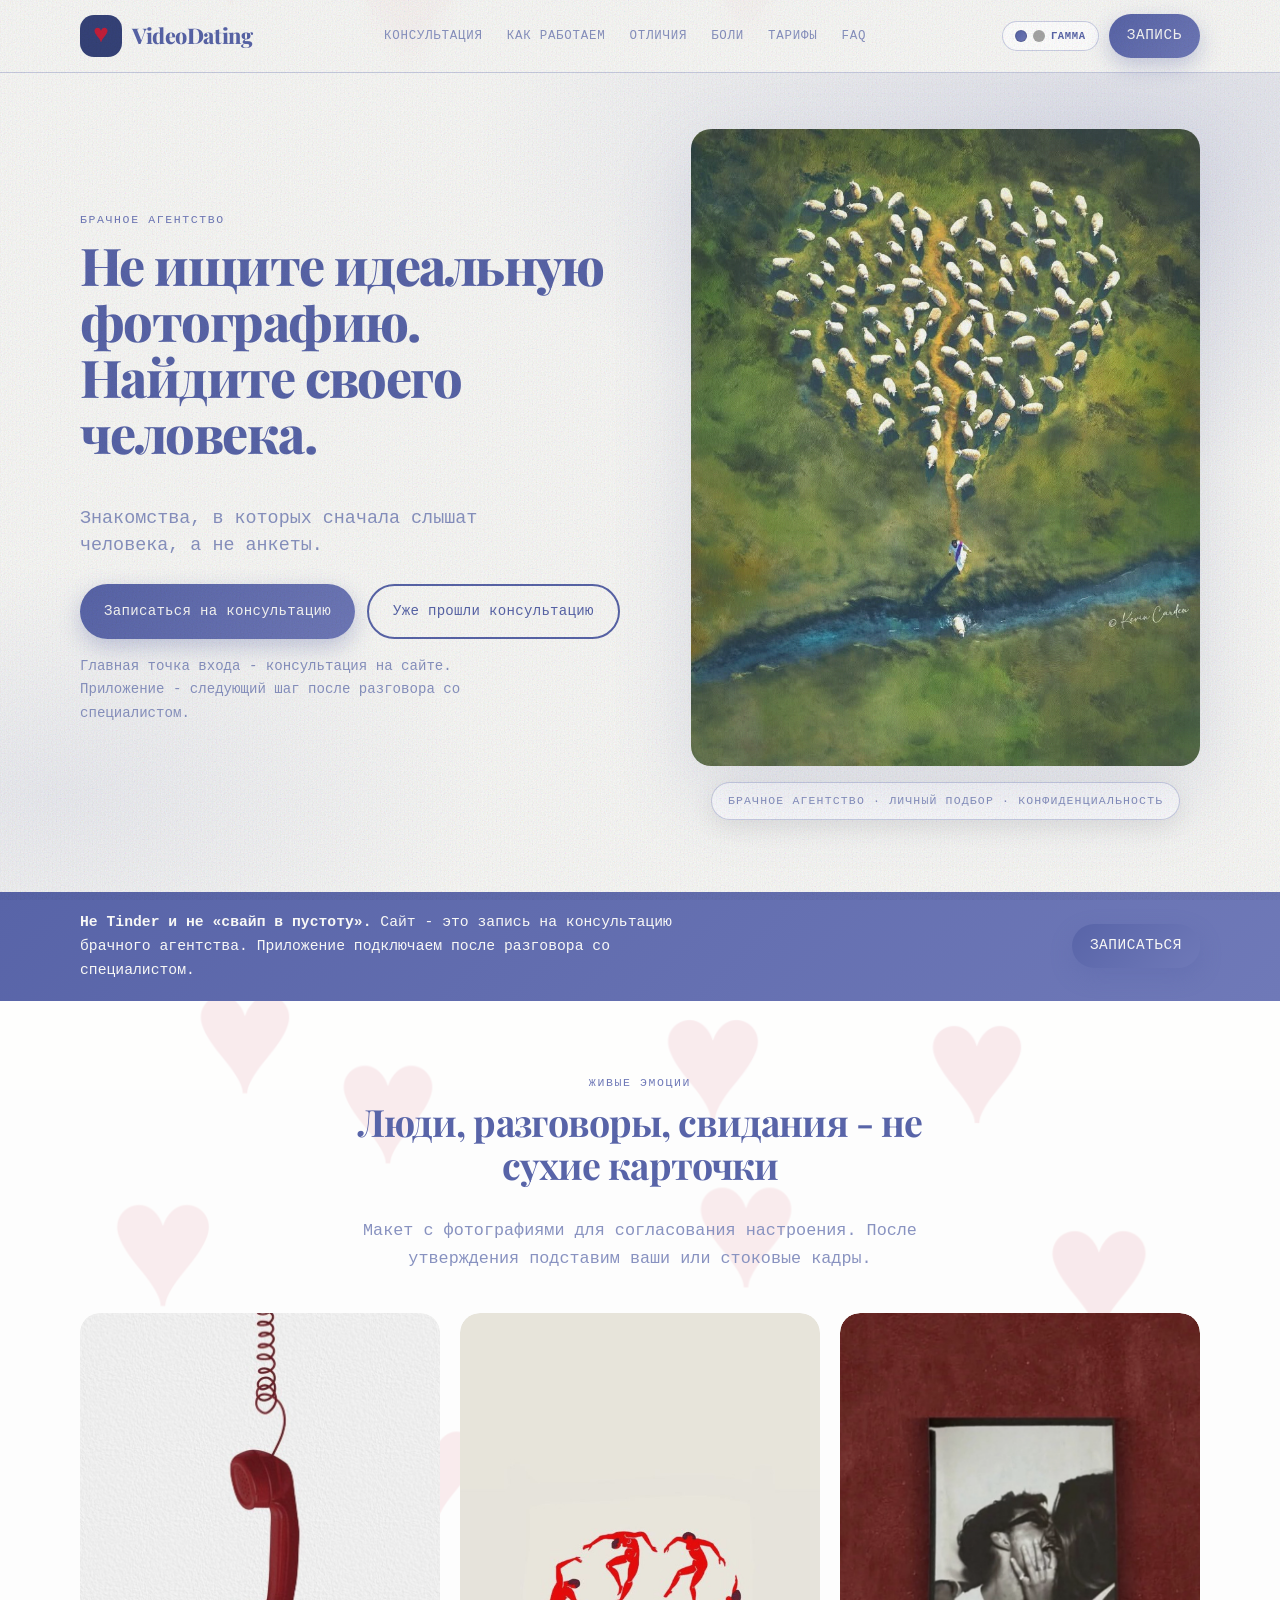
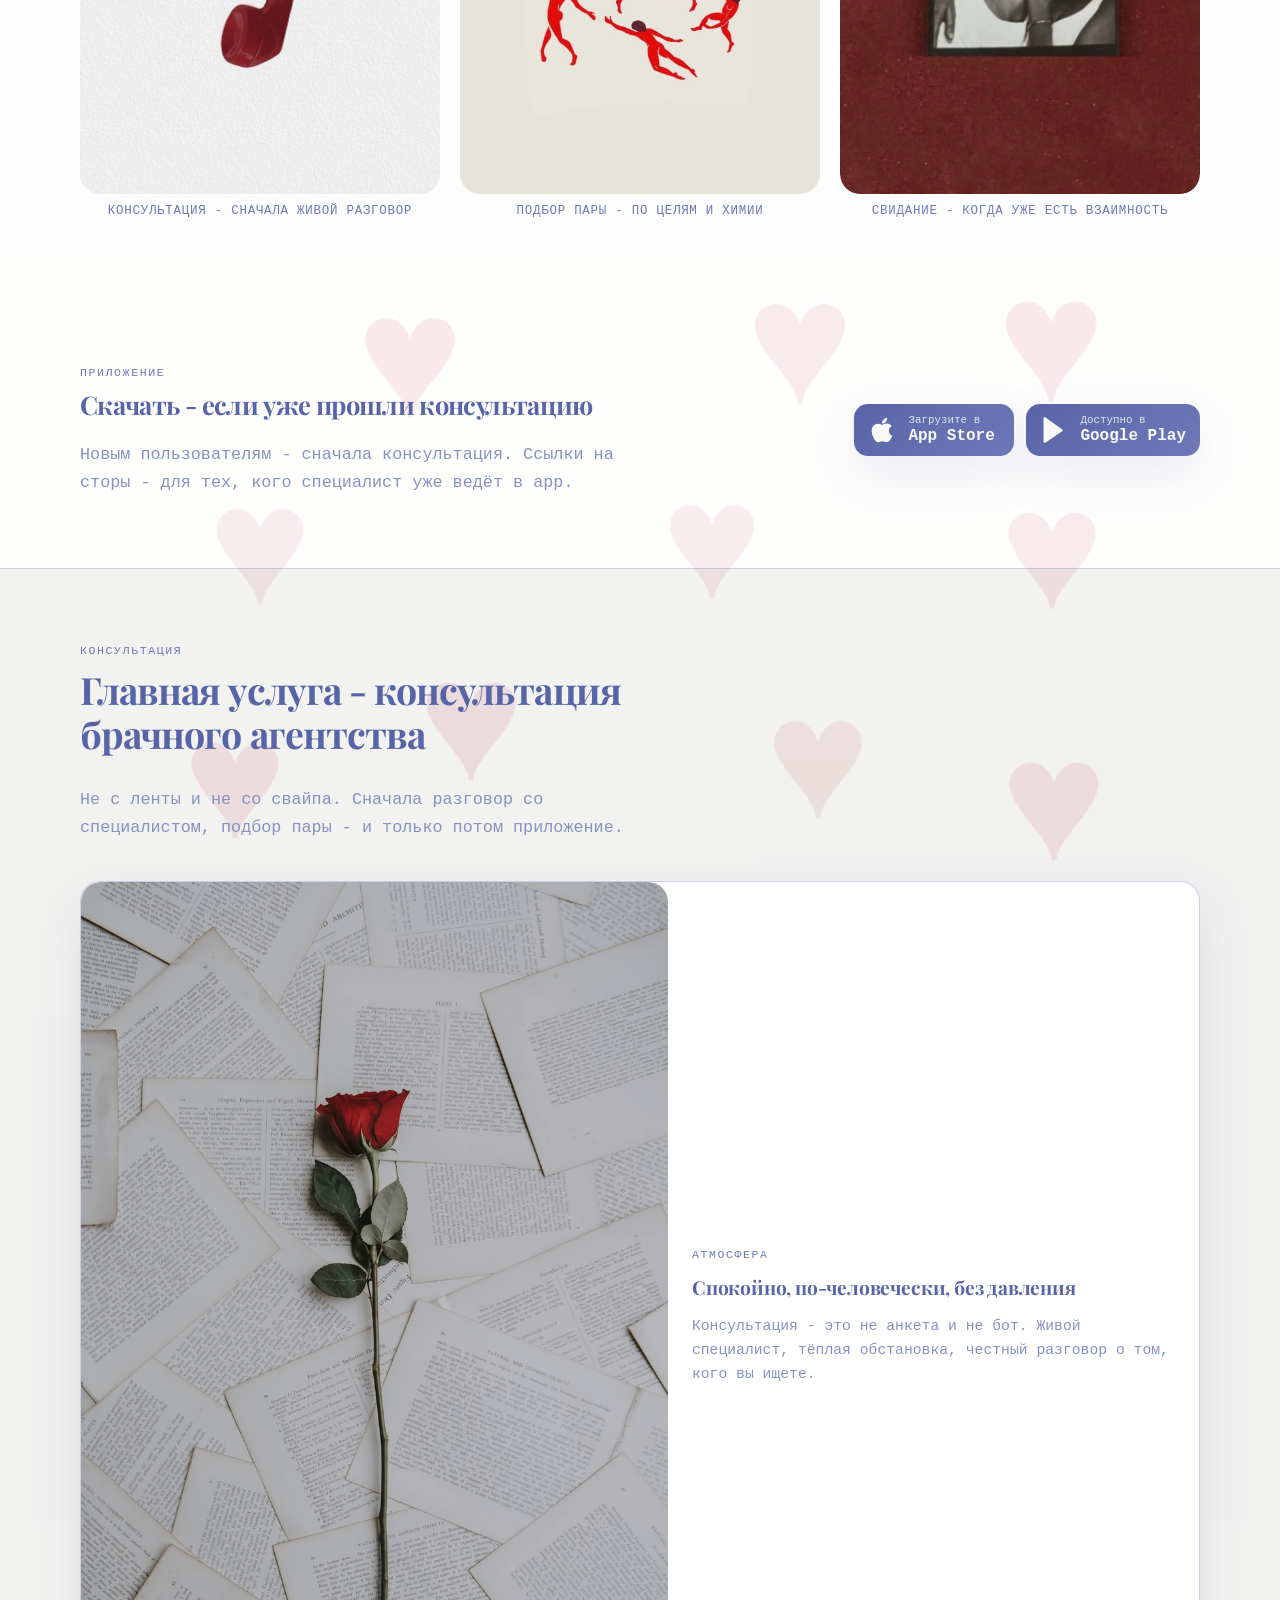
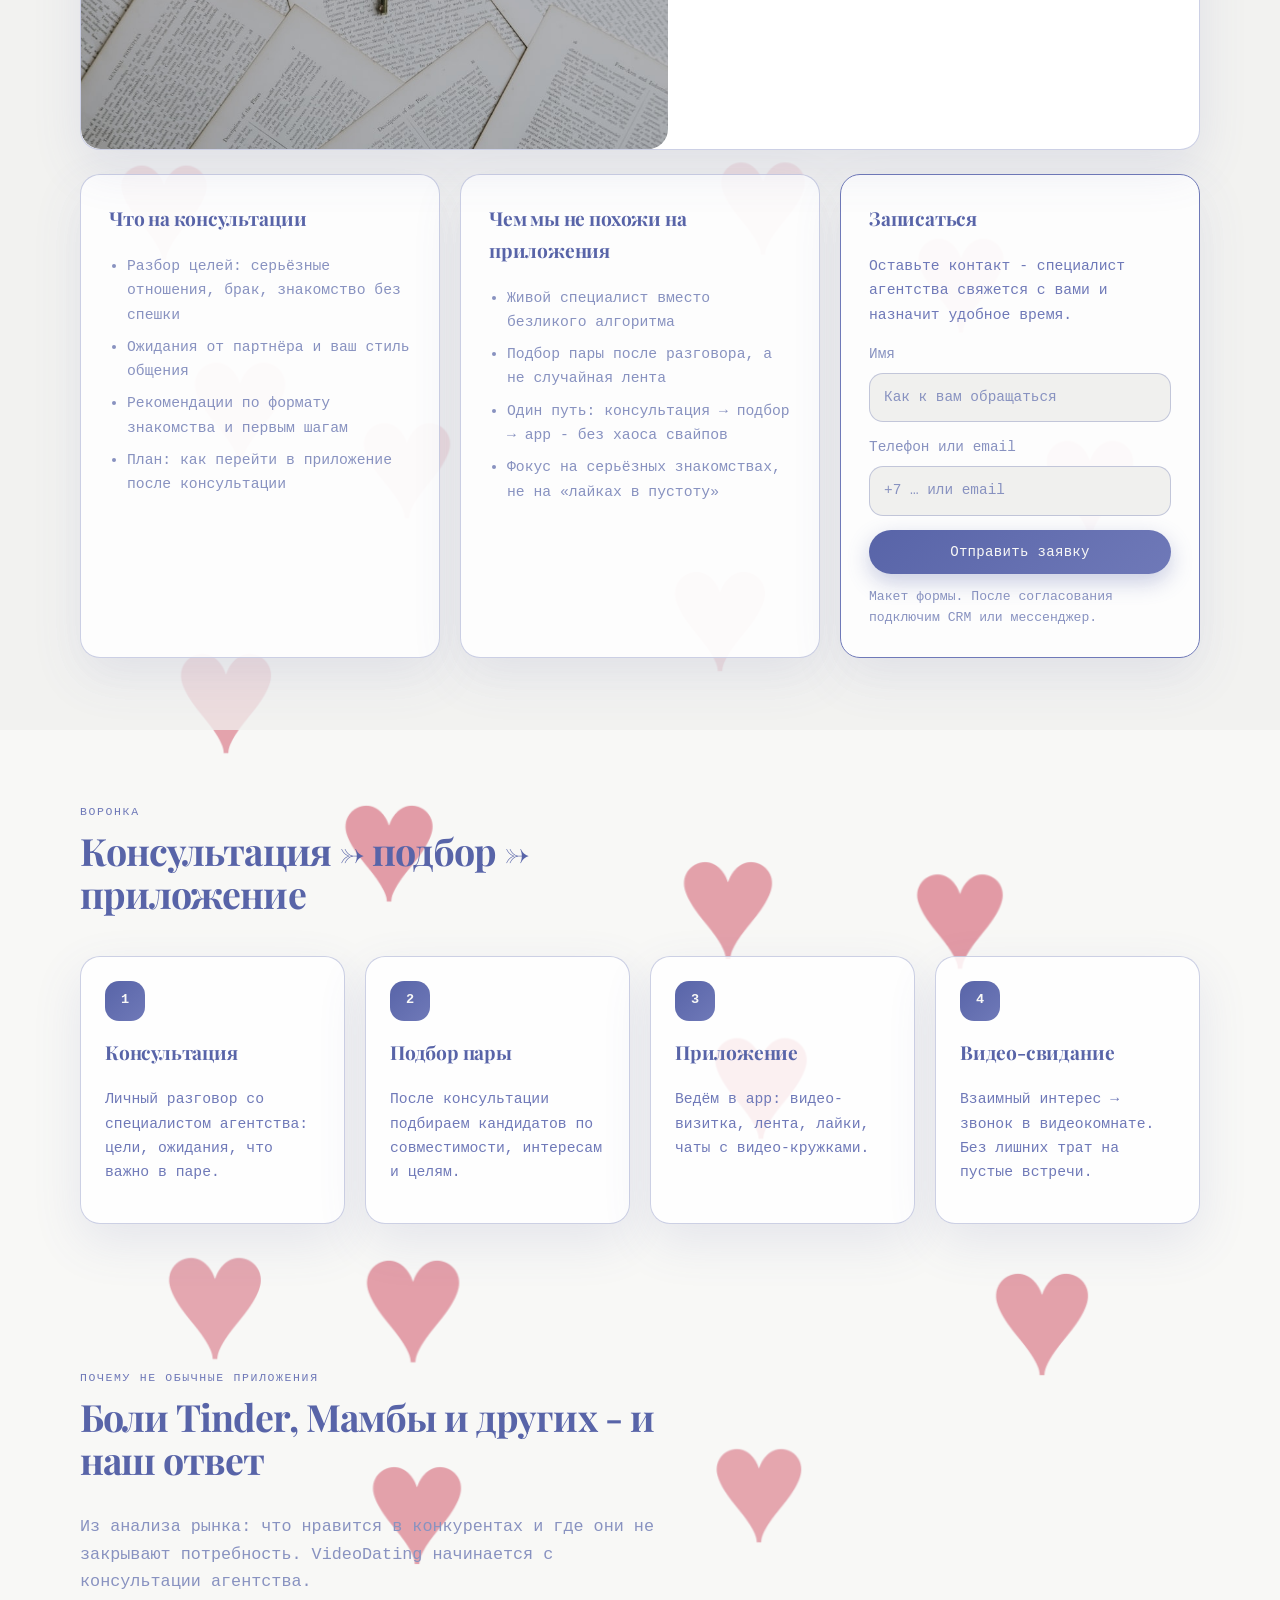
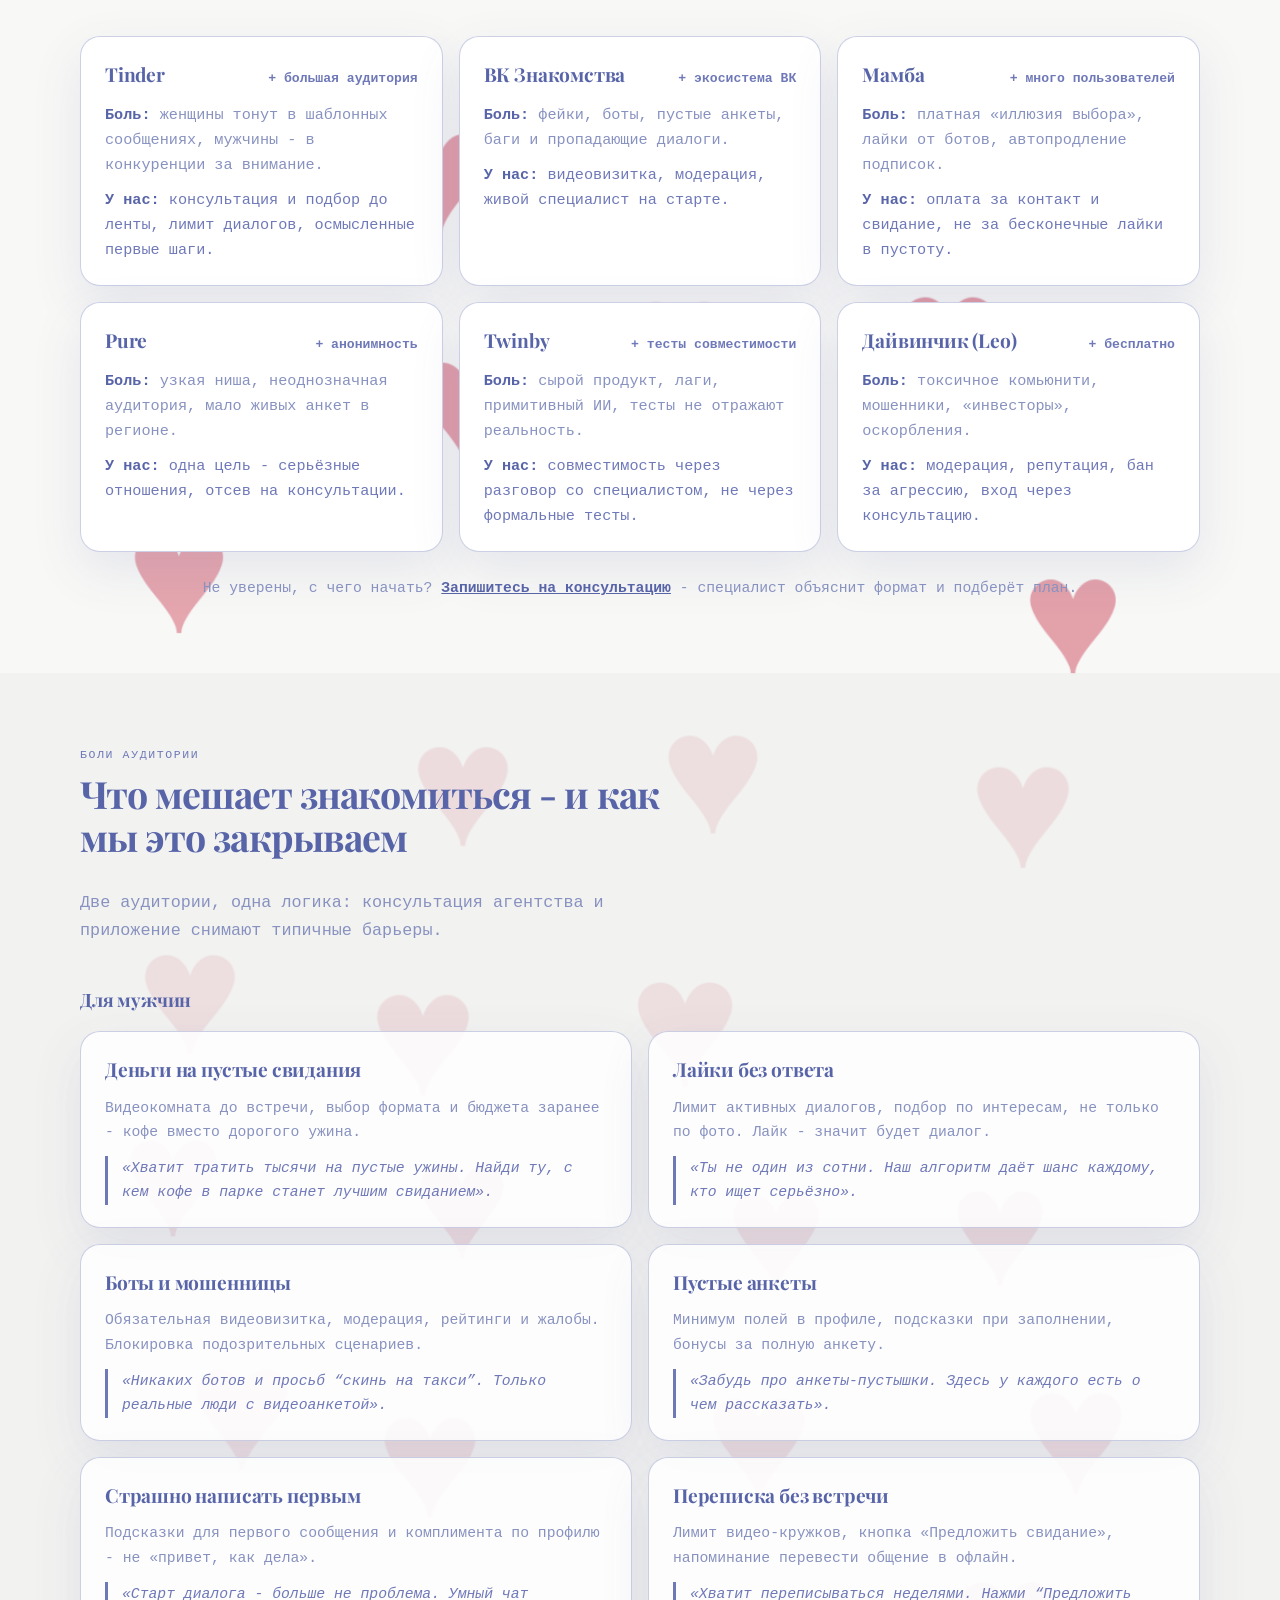
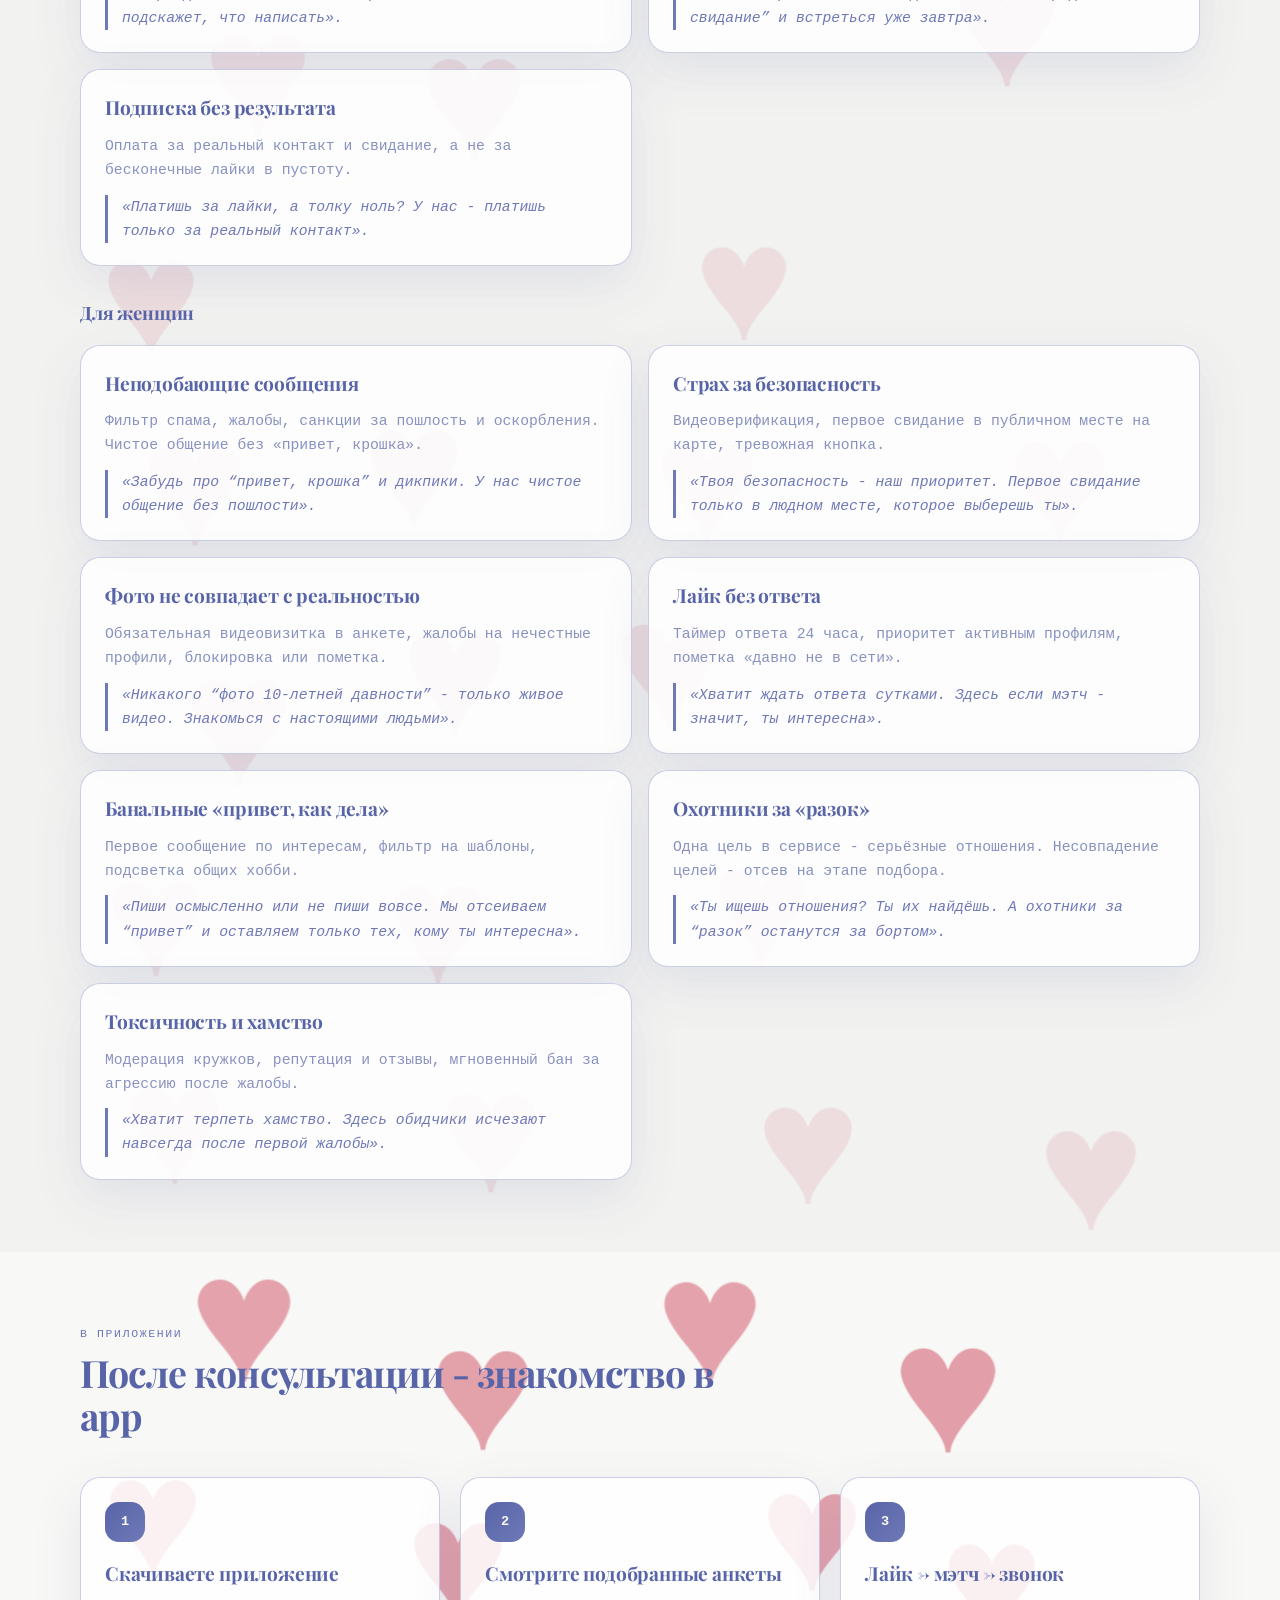
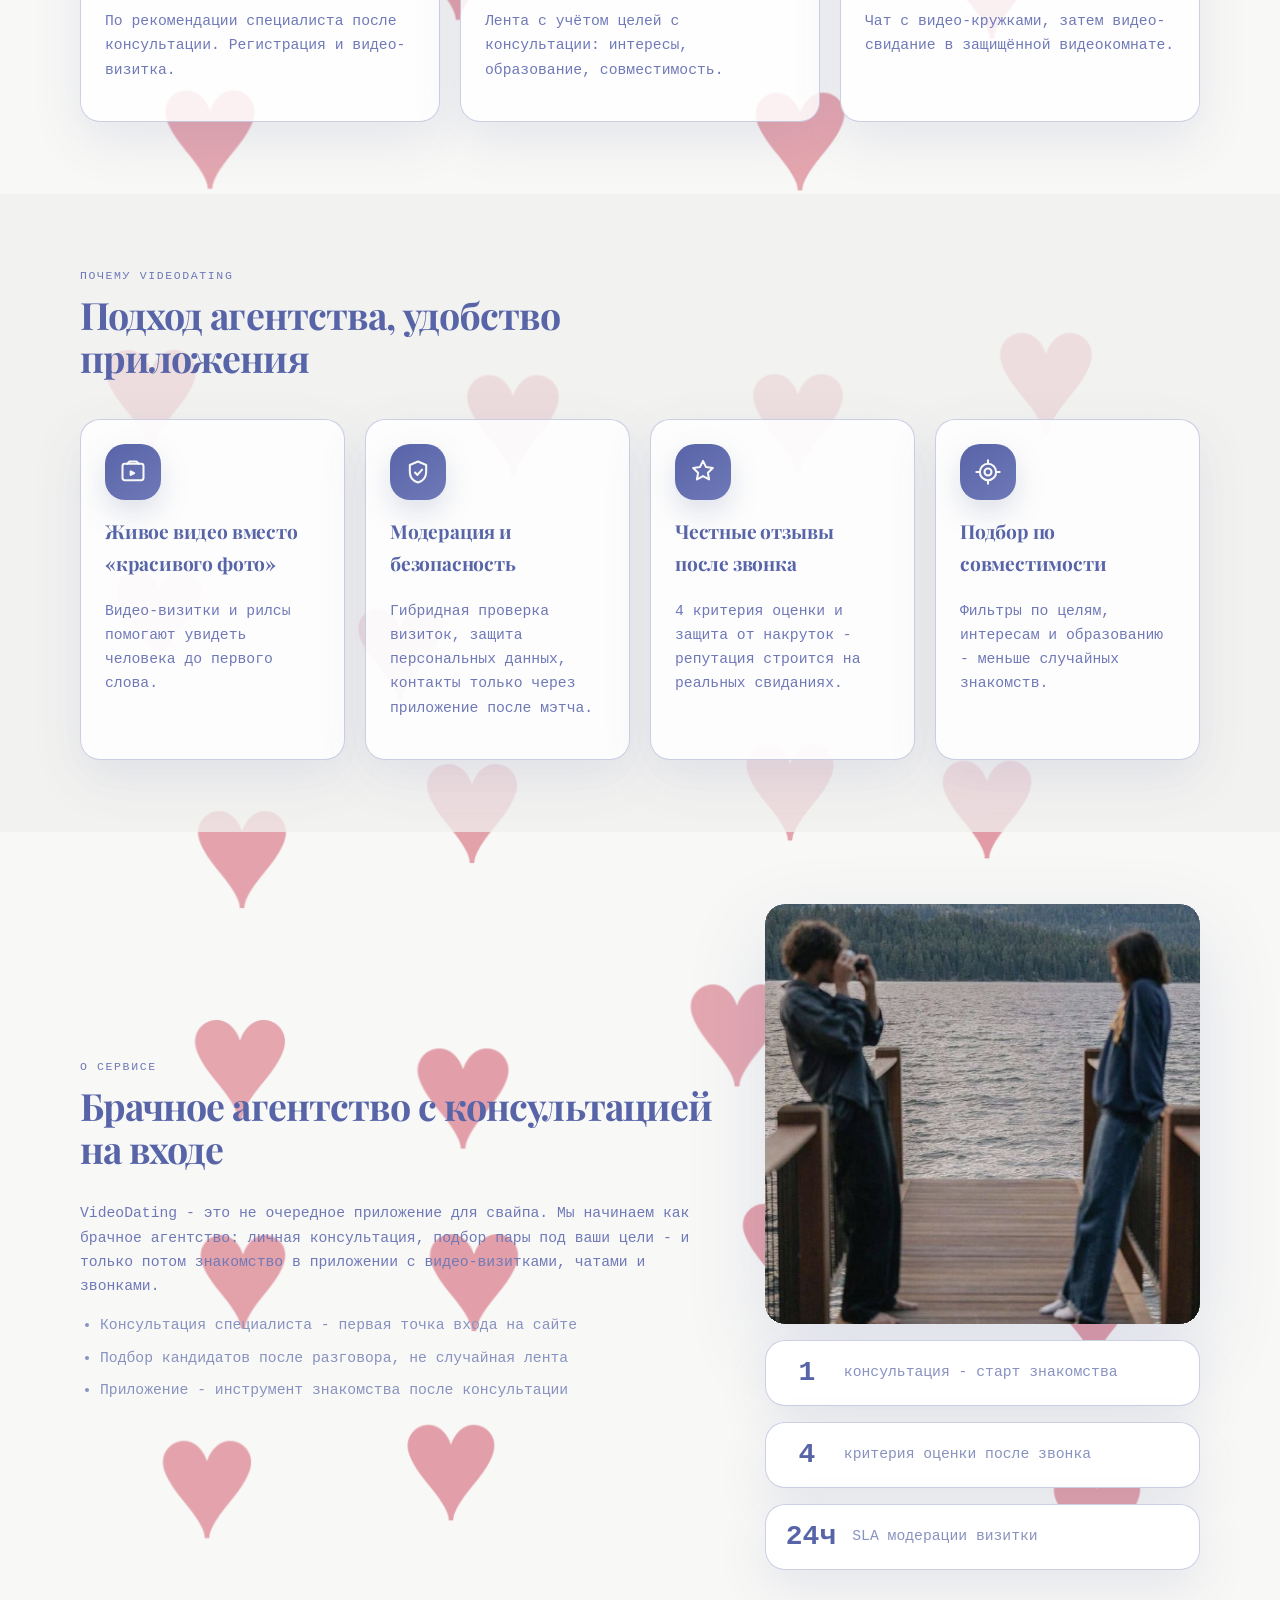
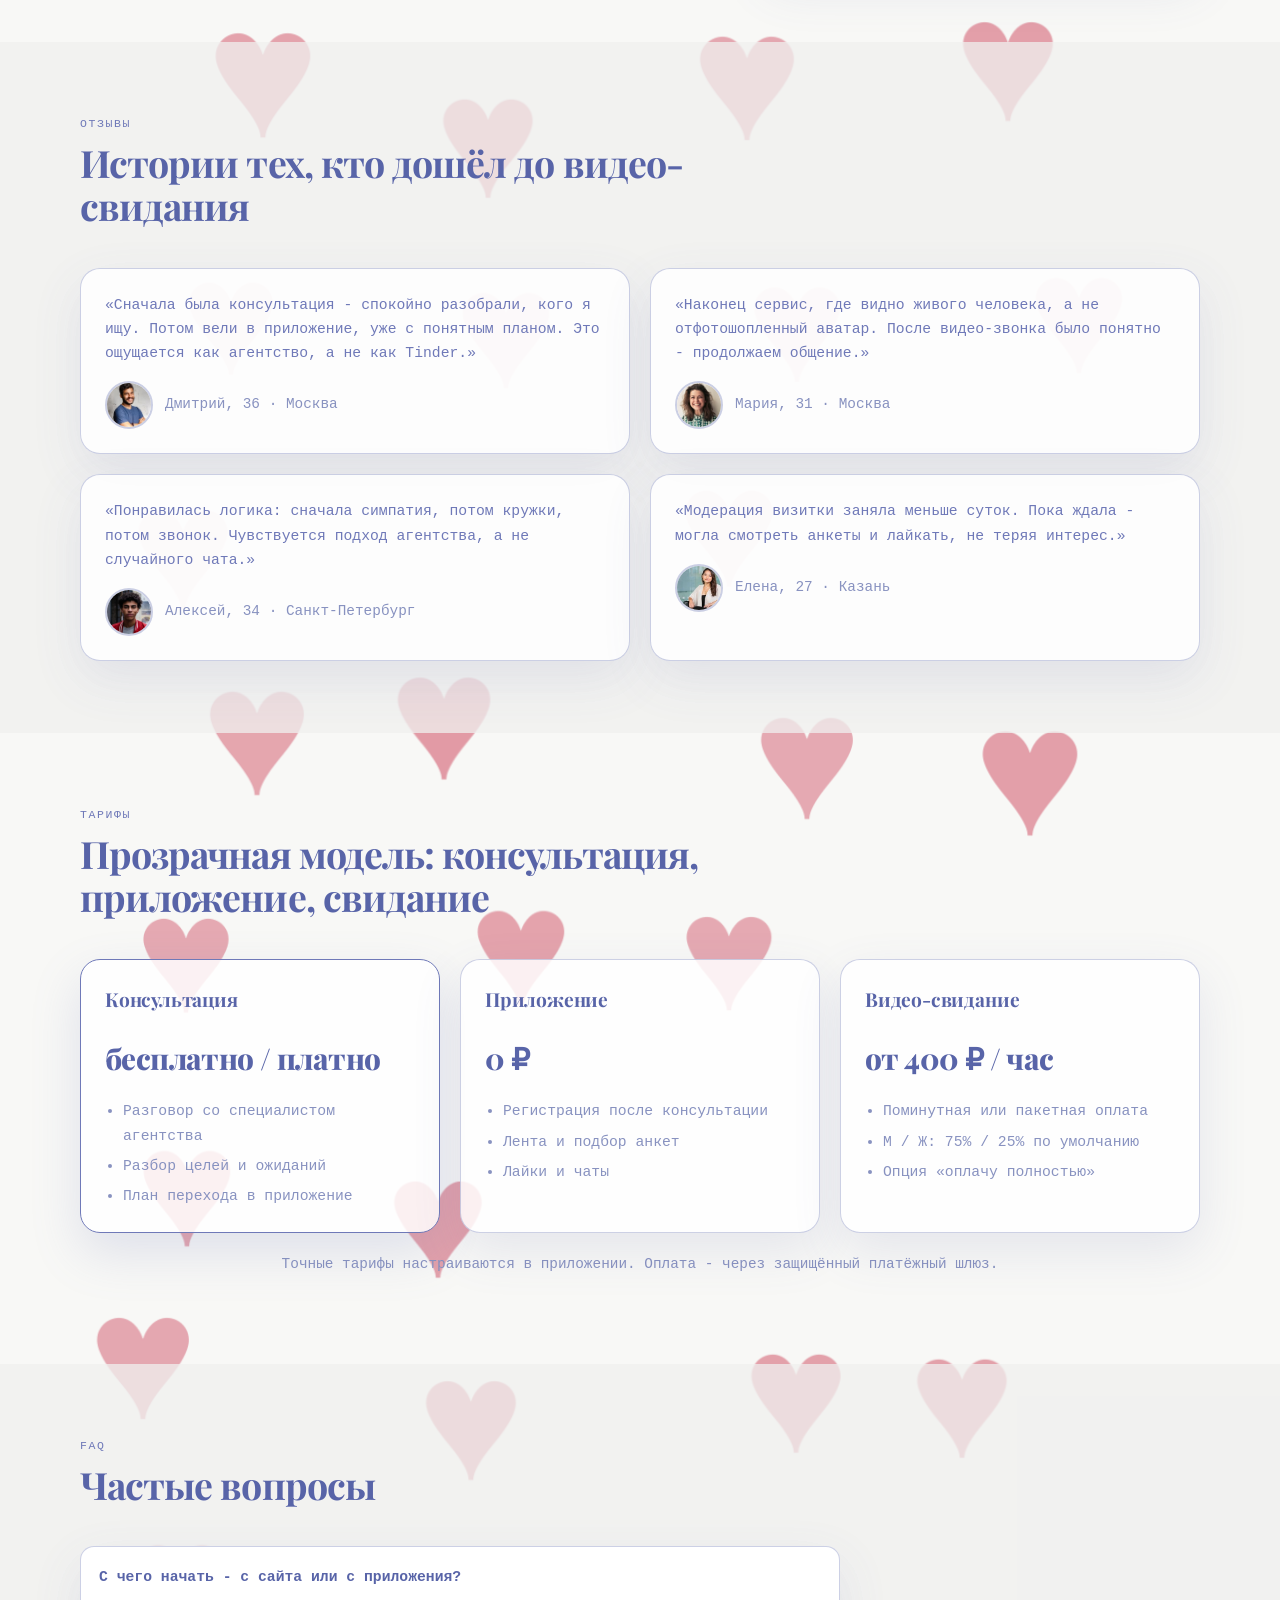
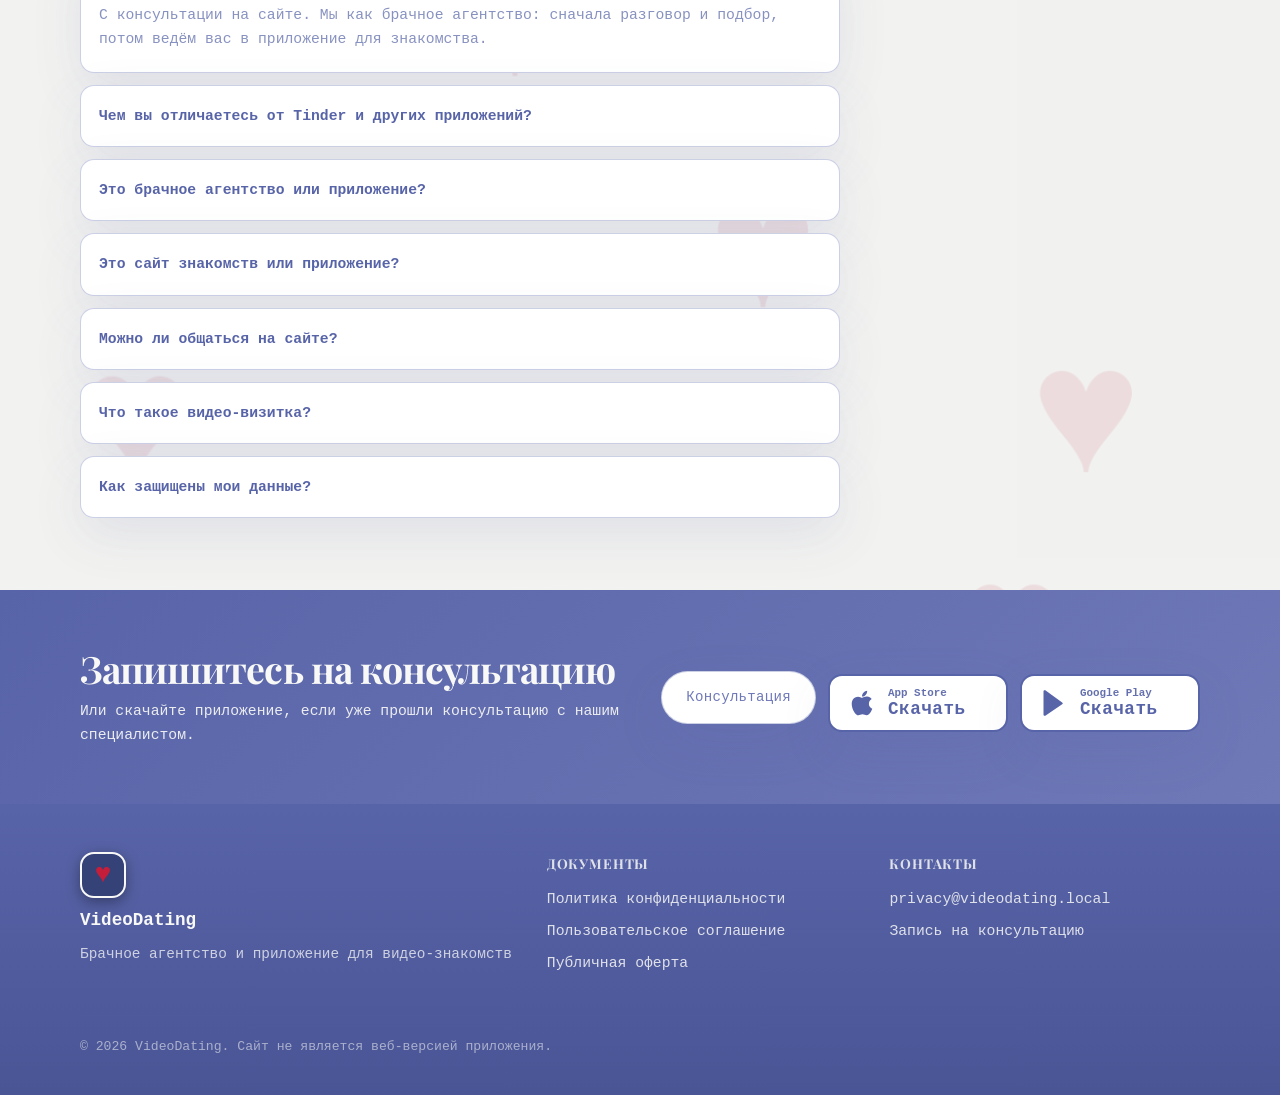
==== commit 769a335b: "Fix mobile menu scroll behavior and add GitHub Pages deploy. Restore consultation CTA, keep mobile n" ====
--- a/preview-landing/index.html
+++ b/preview-landing/index.html
@@ -55,16 +55,16 @@
         </button>
       </div>
     </div>
+    <nav class="nav-mobile container" id="nav-mobile" hidden aria-label="Мобильное меню">
+      <a href="#consultation">Консультация</a>
+      <a href="#path">Как работаем</a>
+      <a href="#vs-apps">Отличия</a>
+      <a href="#pains">Боли</a>
+      <a href="#tariffs">Тарифы</a>
+      <a href="#faq">FAQ</a>
+      <a href="#download">Скачать приложение</a>
+    </nav>
   </header>
-  <nav class="nav-mobile" id="nav-mobile" hidden aria-label="Мобильное меню">
-    <a href="#consultation">Консультация</a>
-    <a href="#path">Как работаем</a>
-    <a href="#vs-apps">Отличия</a>
-    <a href="#pains">Боли</a>
-    <a href="#tariffs">Тарифы</a>
-    <a href="#faq">FAQ</a>
-    <a href="#download">Скачать приложение</a>
-  </nav>
 
   <main id="site-main">
     <section class="hero" id="top-hero">
@@ -76,6 +76,7 @@
             Знакомства, в которых сначала слышат человека, а не анкеты.
           </p>
           <div class="hero-ctas">
+            <a class="btn btn-primary btn-lg" href="#consultation">Записаться на консультацию</a>
             <a class="btn btn-outline btn-lg" href="#download">Уже прошли консультацию</a>
           </div>
           <p class="hero-note">Главная точка входа - консультация на сайте. Приложение - следующий шаг после разговора со специалистом.</p>
--- a/preview-landing/static/css/landing.css
+++ b/preview-landing/static/css/landing.css
@@ -422,7 +422,7 @@
 .site-header {
   position: sticky;
   top: 0;
-  z-index: 100;
+  z-index: 200;
   background: var(--header-bg);
   backdrop-filter: blur(12px);
   border-bottom: 1px solid var(--border);
@@ -441,6 +441,8 @@
   gap: 10px;
   margin-left: auto;
   flex-shrink: 0;
+  position: relative;
+  z-index: 2;
 }
 
 .logo {
@@ -673,7 +675,8 @@
   display: none;
   flex-direction: column;
   gap: 4px;
-  padding: 0 16px 16px;
+  width: 100%;
+  padding: 0 0 16px;
   background: var(--header-mobile-bg);
   border-bottom: 1px solid var(--border);
   border-radius: 0 0 var(--radius) var(--radius);
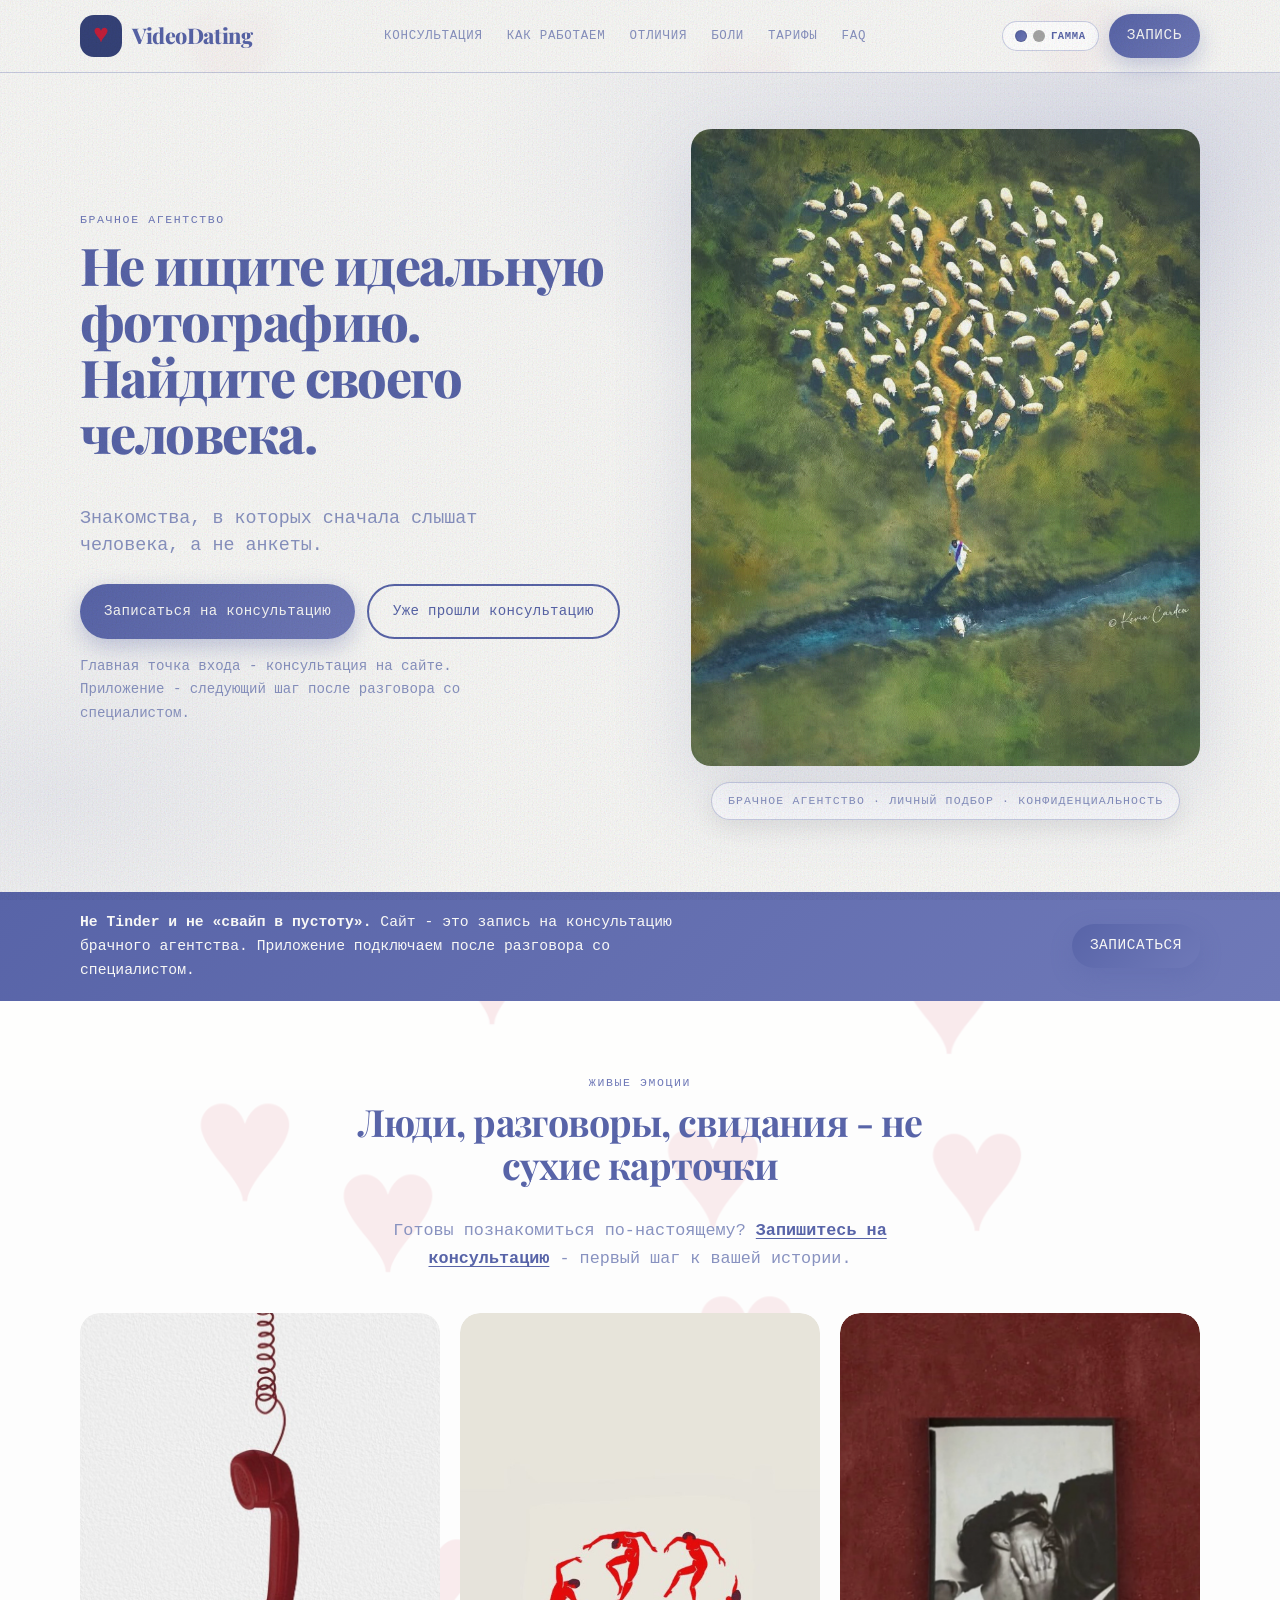
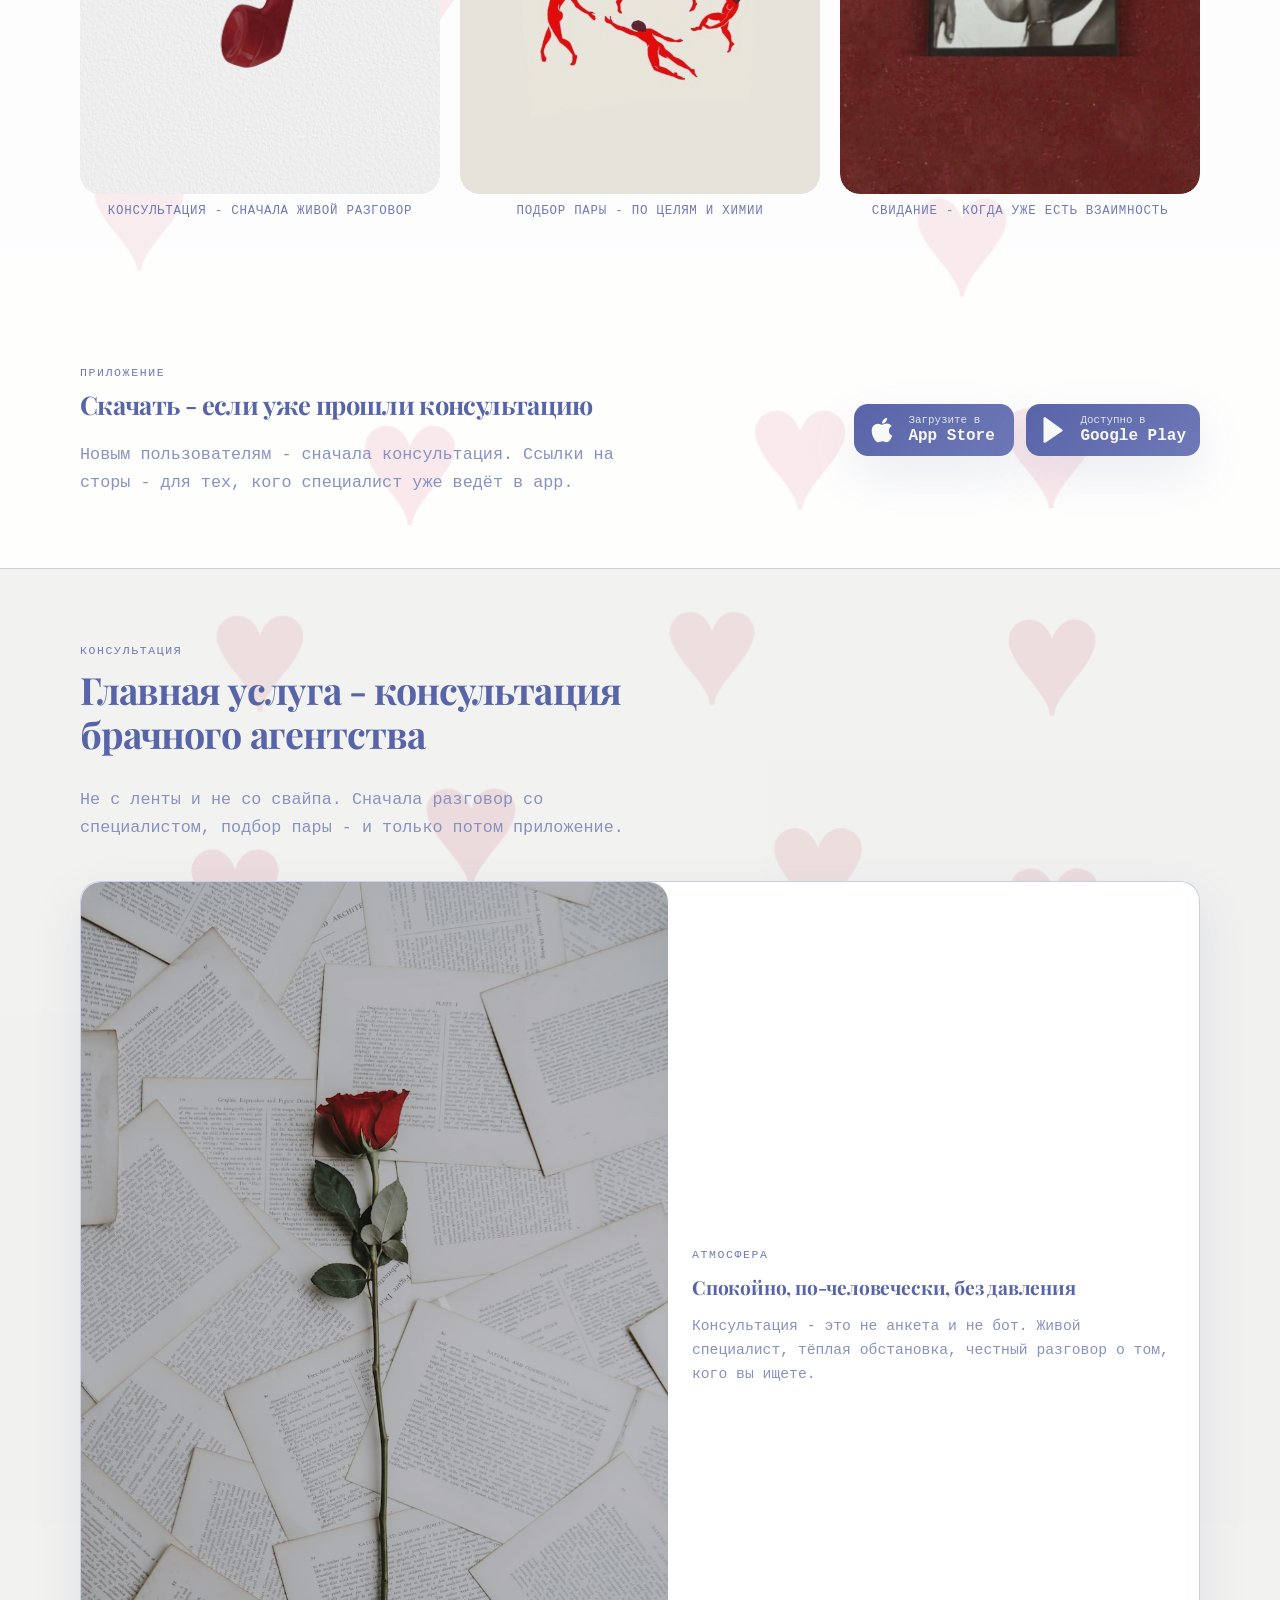
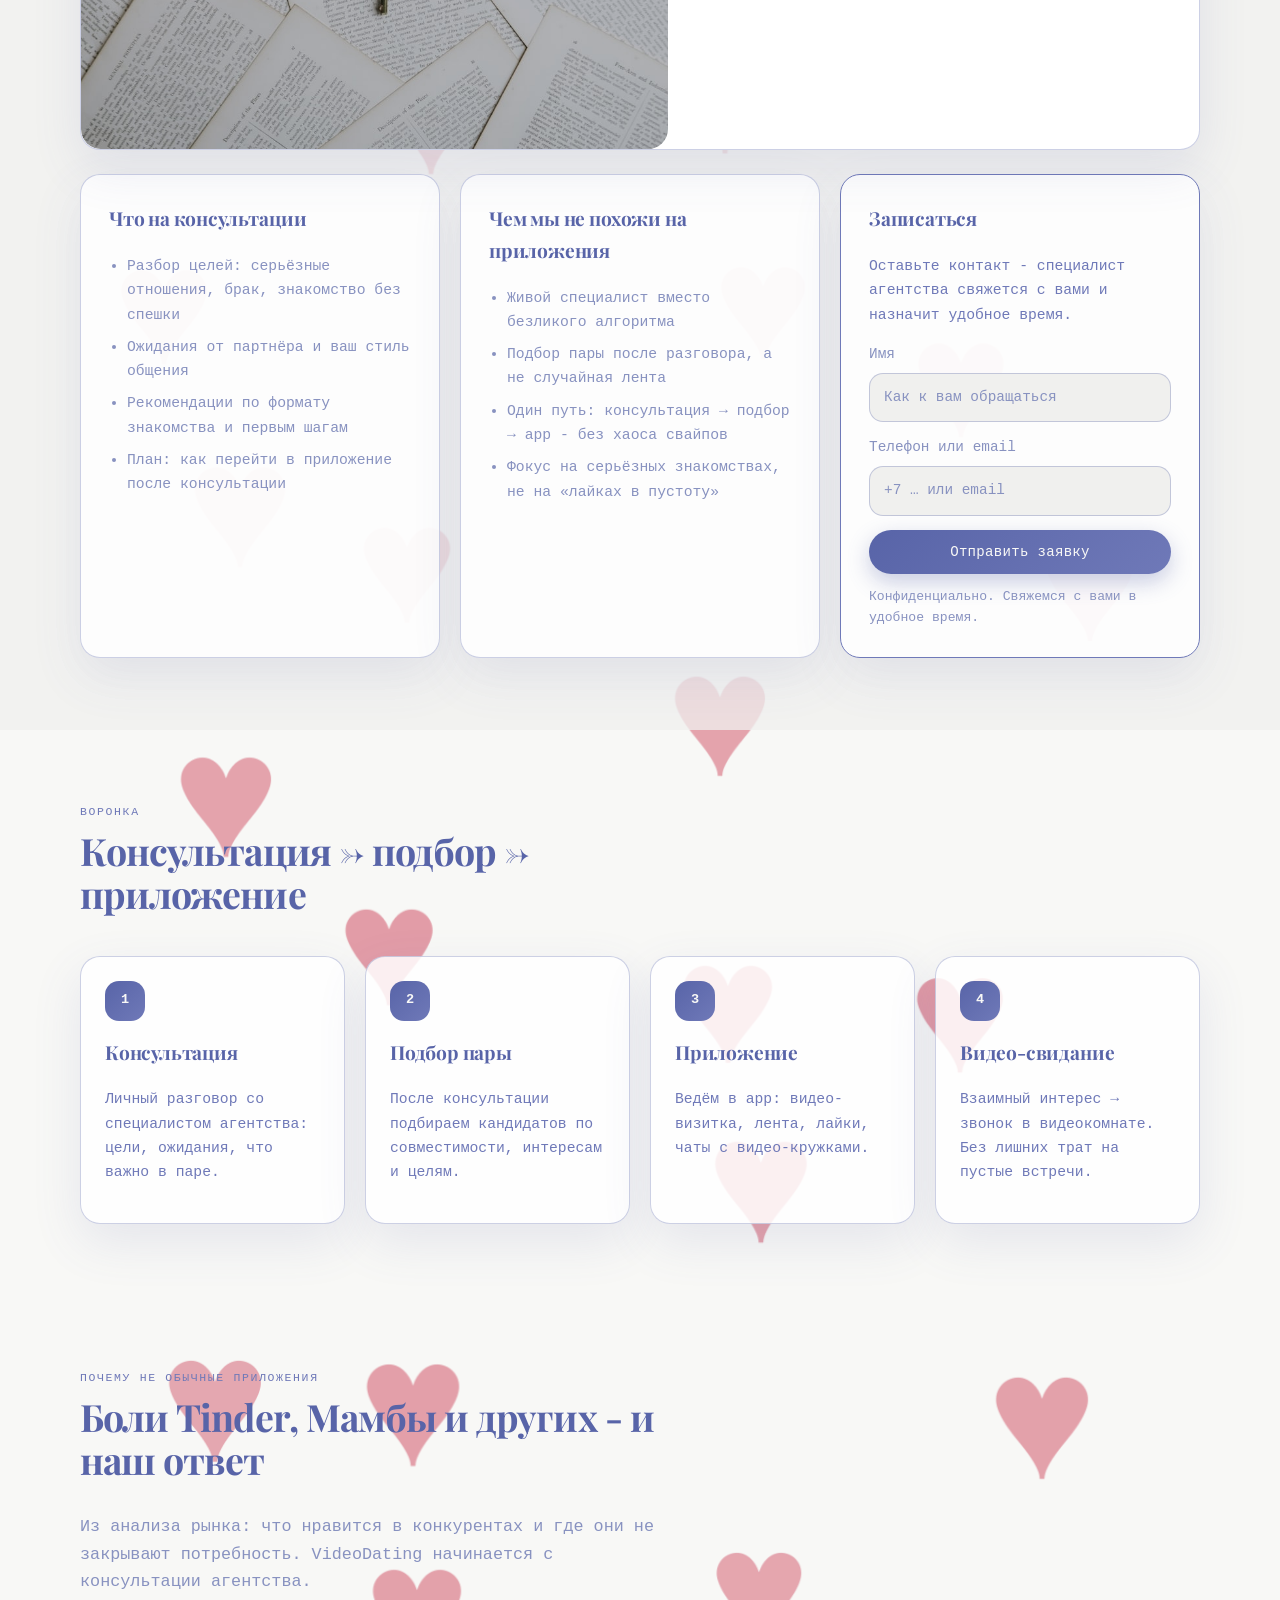
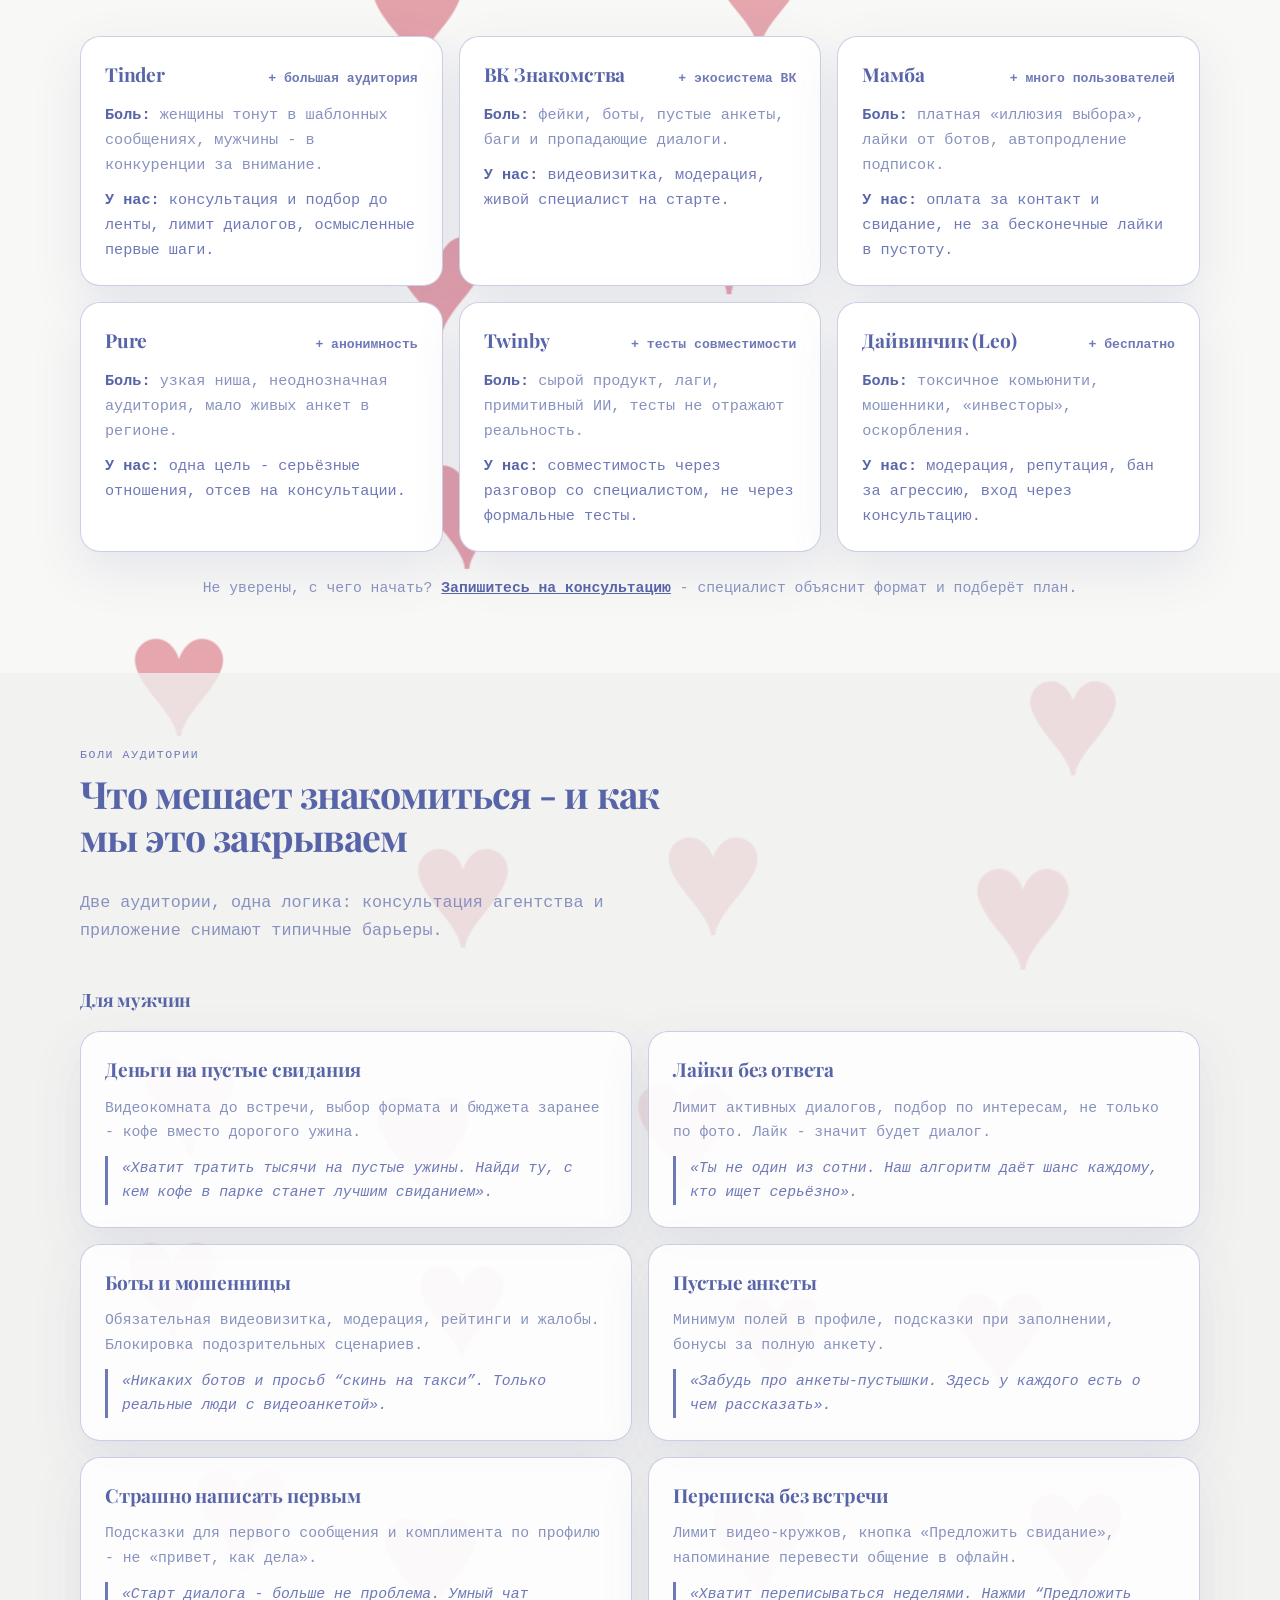
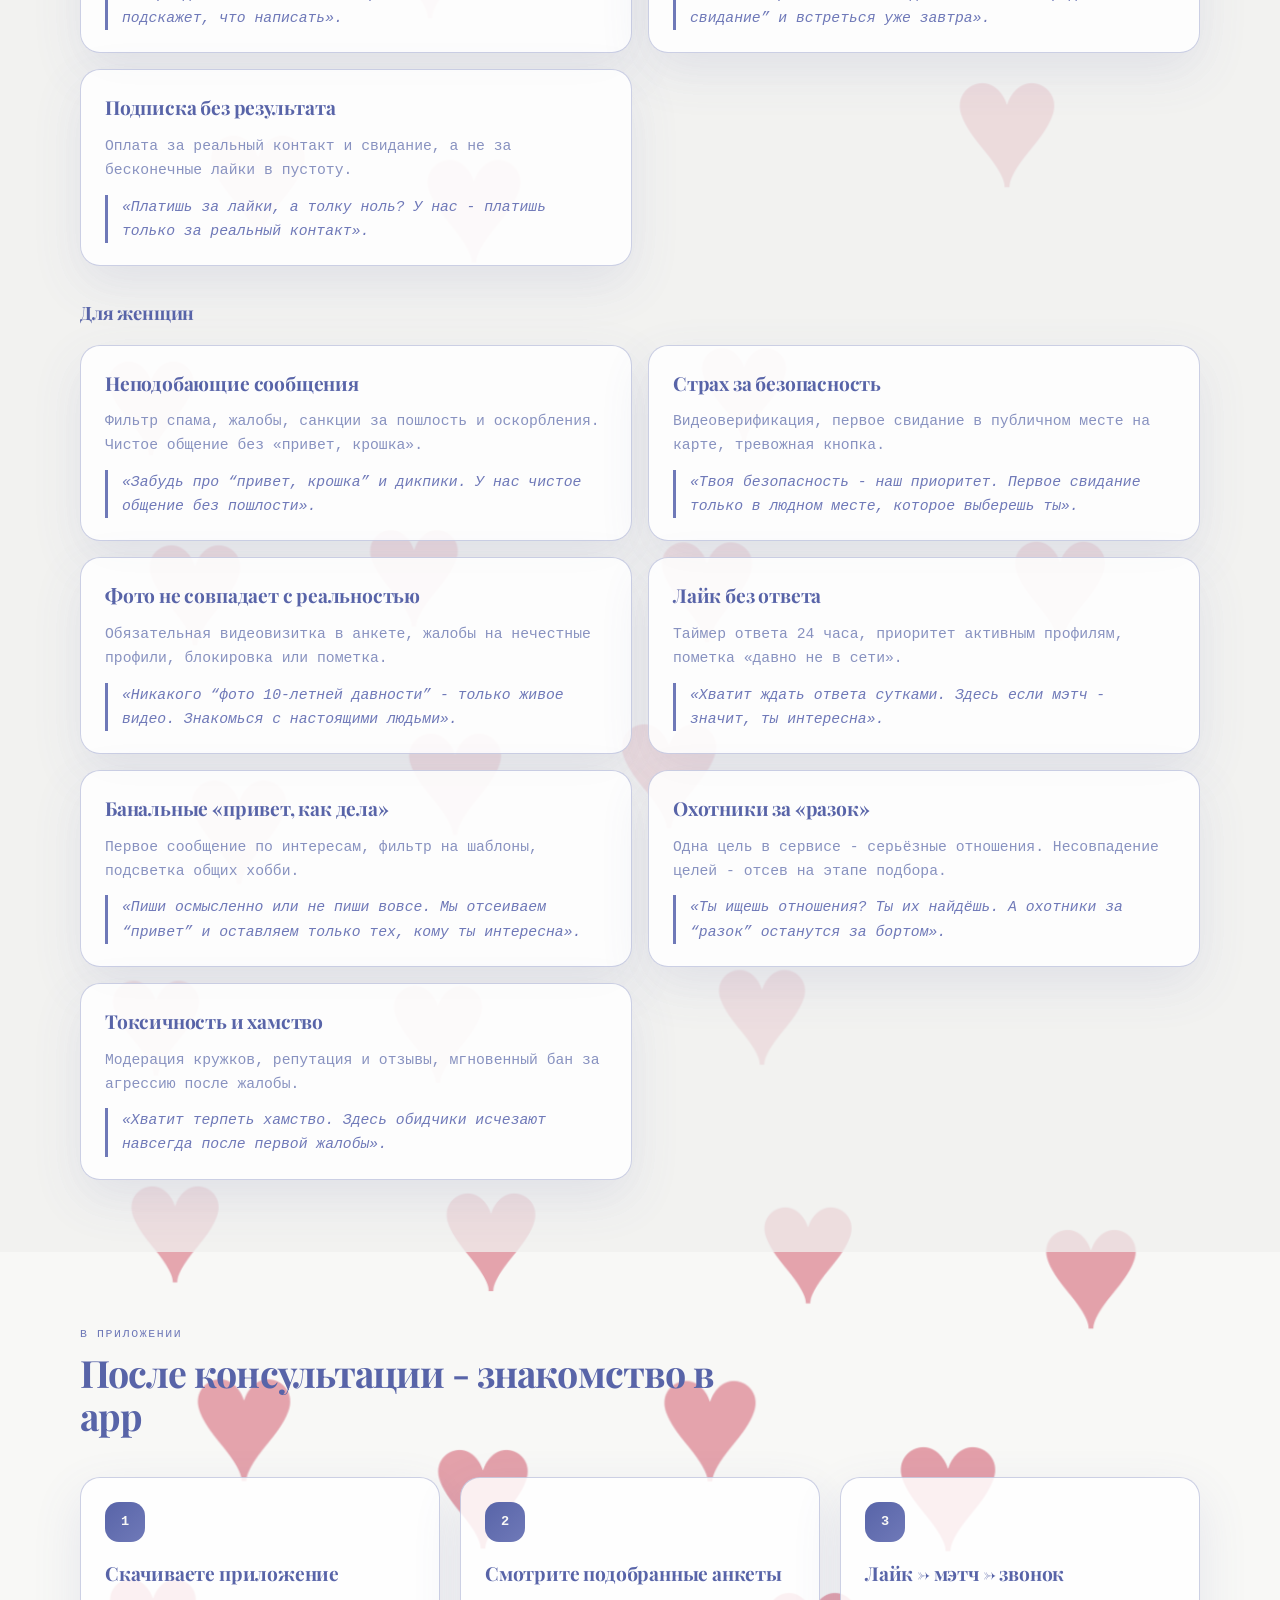
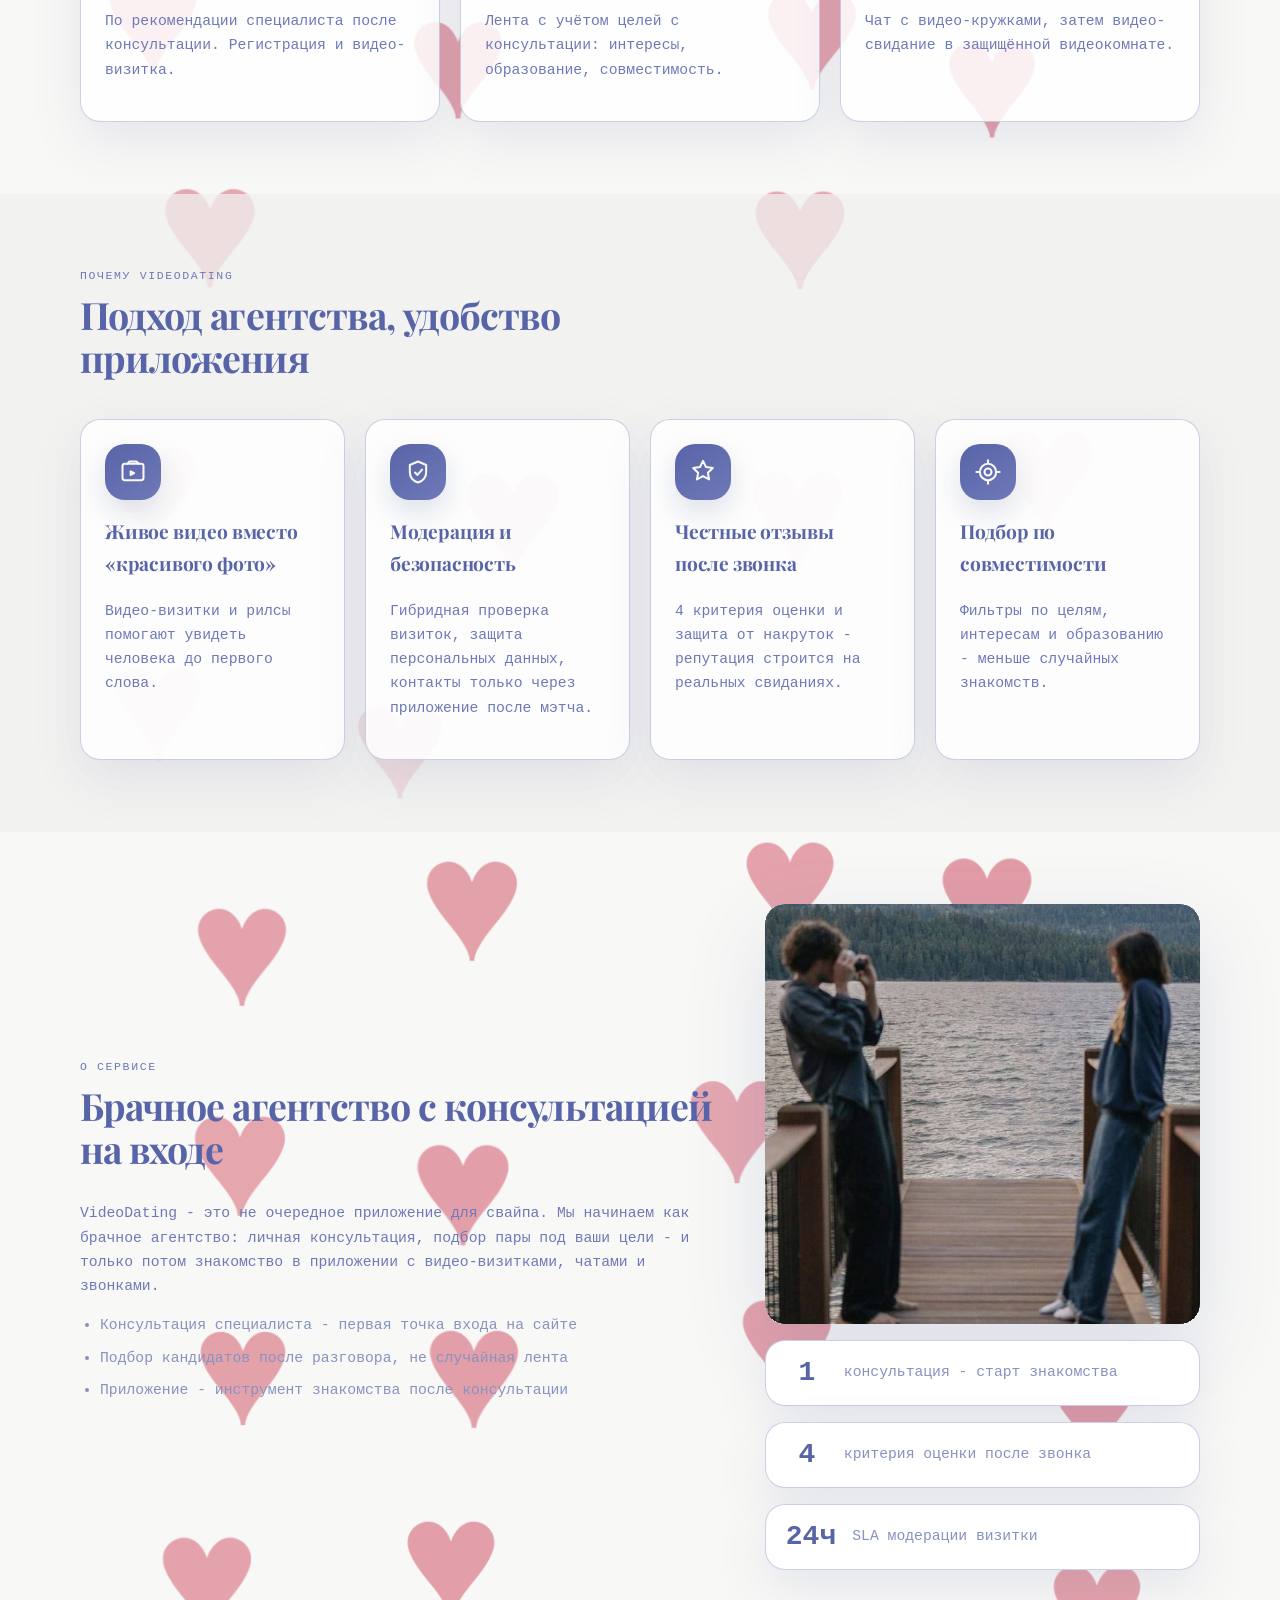
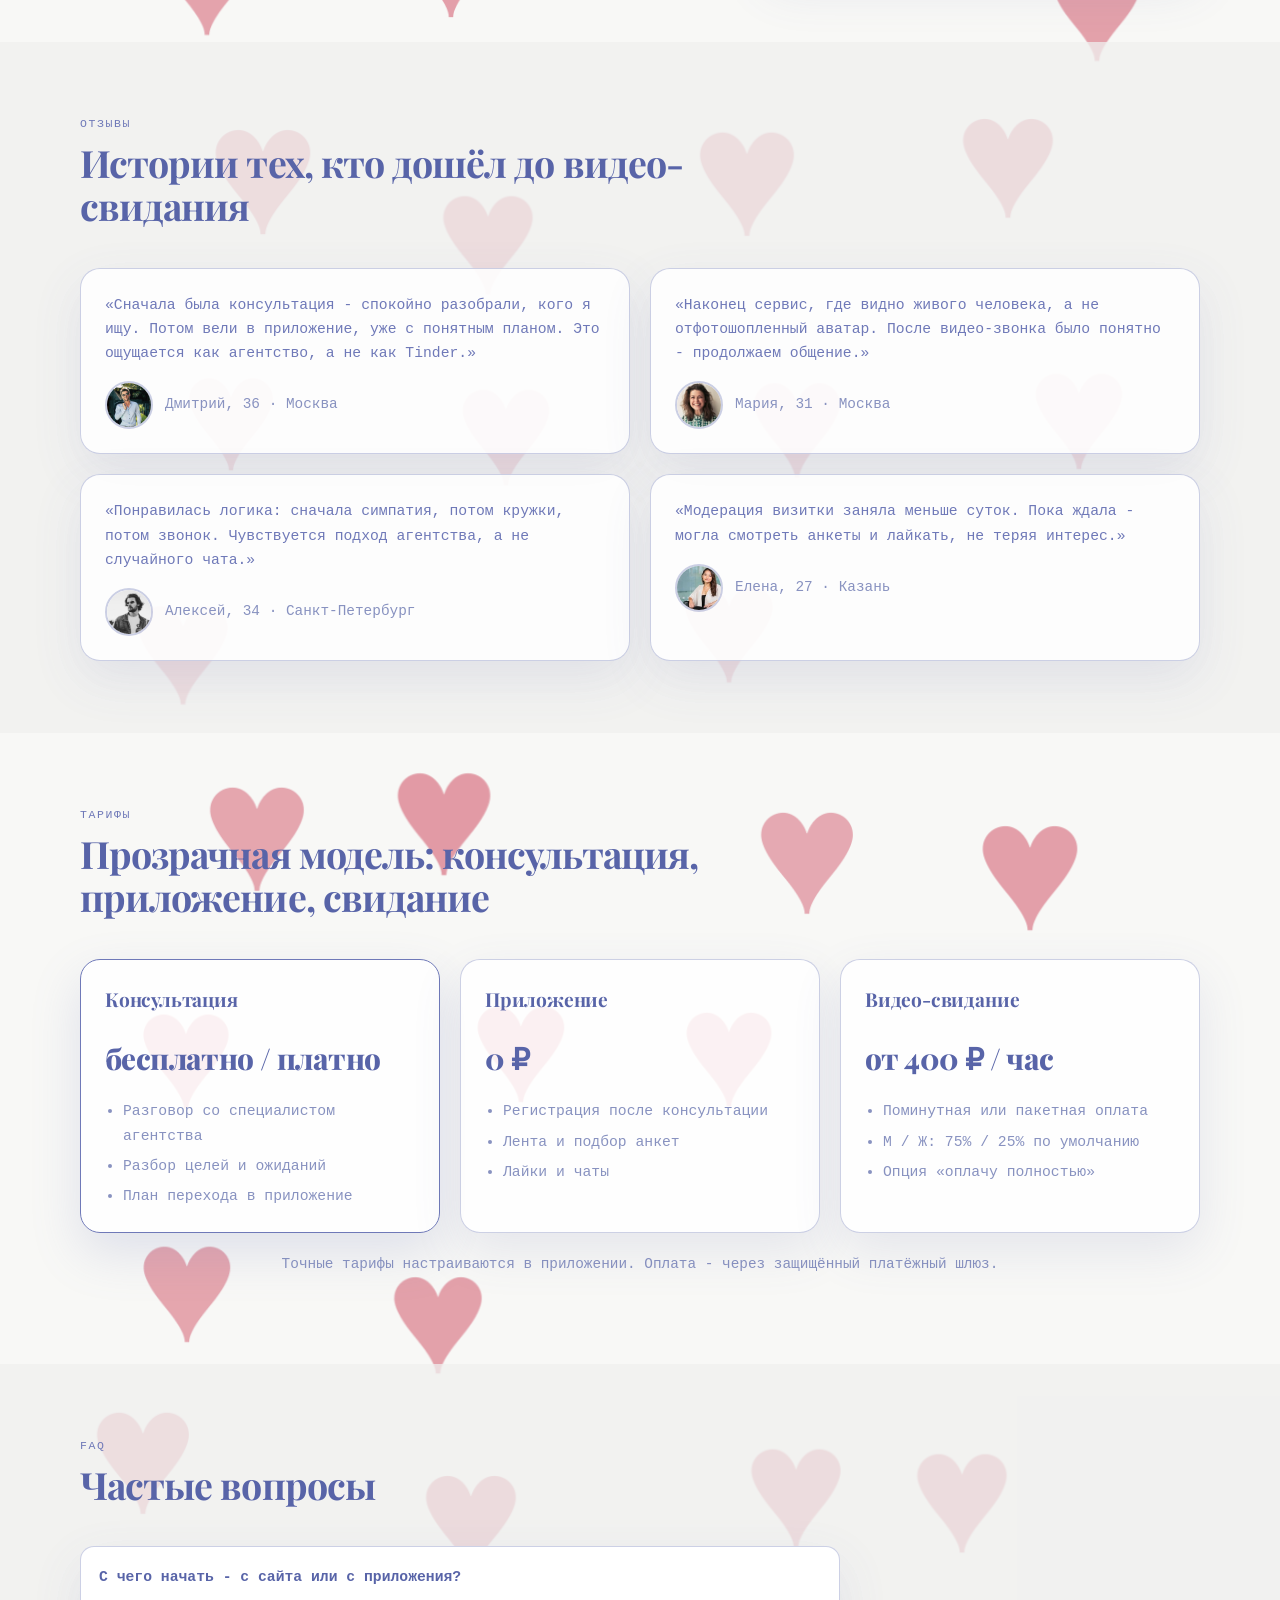
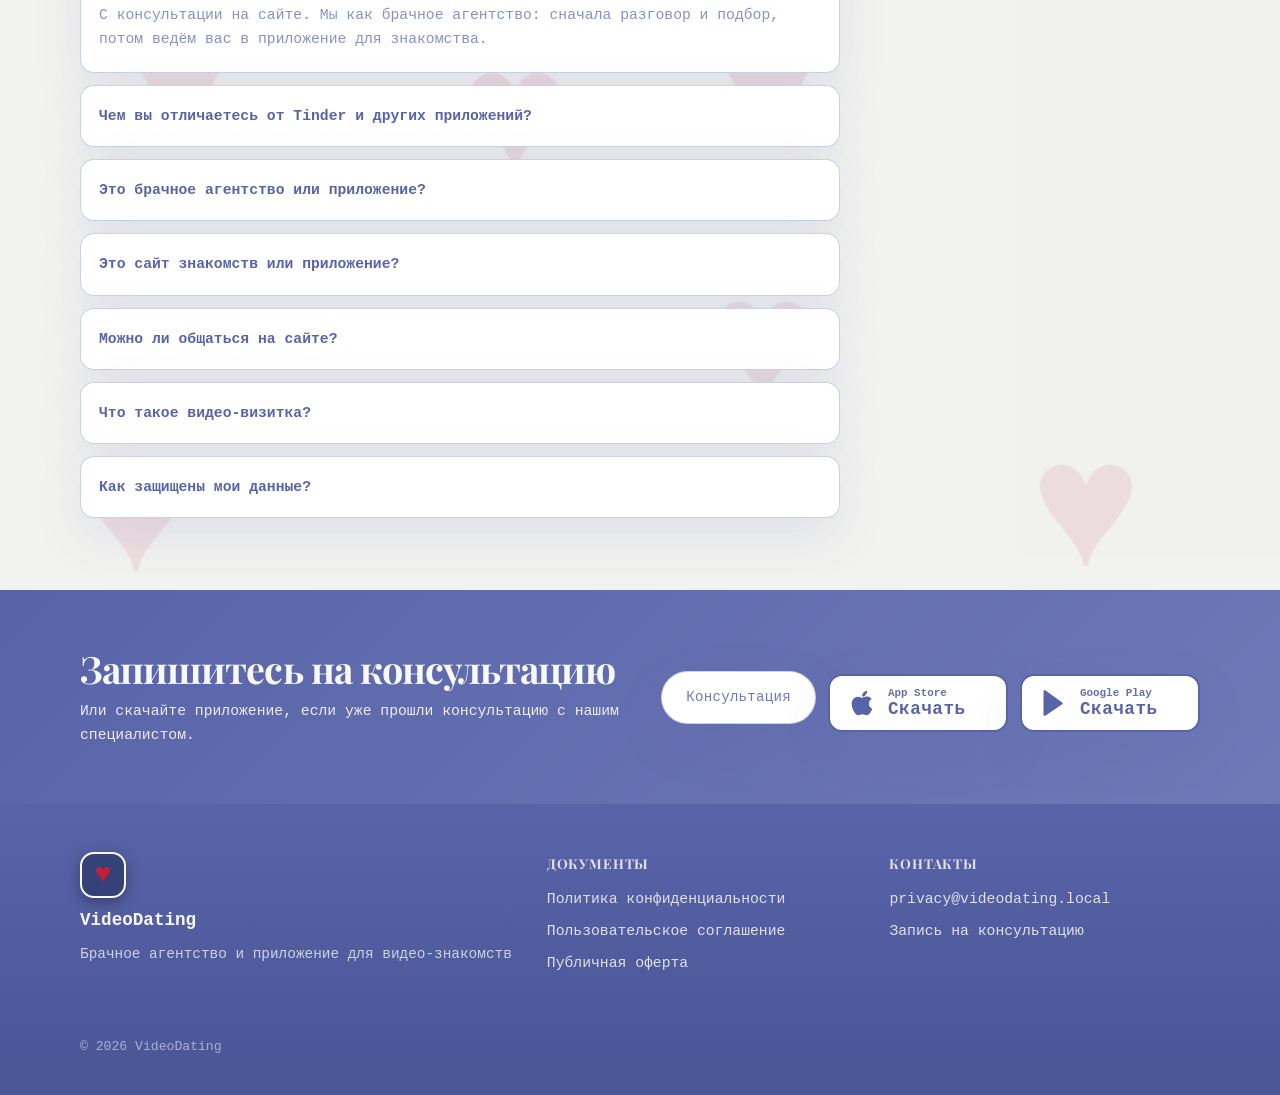
==== commit 8a844e6d: "Polish landing copy and refresh review avatars for client delivery. Replace placeholder notes with c" ====
--- a/preview-landing/index.html
+++ b/preview-landing/index.html
@@ -107,7 +107,7 @@
         <div class="section-head section-head--center reveal-on-scroll">
           <p class="eyebrow">Живые эмоции</p>
           <h2>Люди, разговоры, свидания - не сухие карточки</h2>
-          <p class="section-lead">Макет с фотографиями для согласования настроения. После утверждения подставим ваши или стоковые кадры.</p>
+          <p class="section-lead">Готовы познакомиться по-настоящему? <a href="#consultation">Запишитесь на консультацию</a> - первый шаг к вашей истории.</p>
         </div>
         <div class="emotion-gallery reveal-on-scroll">
           <figure class="emotion-card">
@@ -221,7 +221,7 @@
               </label>
               <button type="submit" class="btn btn-primary btn-lg">Отправить заявку</button>
             </form>
-            <p class="form-note">Макет формы. После согласования подключим CRM или мессенджер.</p>
+            <p class="form-note">Конфиденциально. Свяжемся с вами в удобное время.</p>
           </article>
         </div>
       </div>
@@ -518,7 +518,7 @@
           <blockquote class="review-card">
             <p>«Сначала была консультация - спокойно разобрали, кого я ищу. Потом вели в приложение, уже с понятным планом. Это ощущается как агентство, а не как Tinder.»</p>
             <footer class="review-footer">
-              <img class="review-avatar" src="static/images/landing/avatar-dmitry-v6.jpg" alt="" width="48" height="48" loading="lazy" />
+              <img class="review-avatar" src="static/images/landing/avatar-dmitry-v7.jpg" alt="" width="48" height="48" loading="lazy" />
               <span>Дмитрий, 36 · Москва</span>
             </footer>
           </blockquote>
@@ -532,7 +532,7 @@
           <blockquote class="review-card">
             <p>«Понравилась логика: сначала симпатия, потом кружки, потом звонок. Чувствуется подход агентства, а не случайного чата.»</p>
             <footer class="review-footer">
-              <img class="review-avatar" src="static/images/landing/avatar-alexey-v6.jpg" alt="" width="48" height="48" loading="lazy" />
+              <img class="review-avatar" src="static/images/landing/avatar-alexey-v7.jpg" alt="" width="48" height="48" loading="lazy" />
               <span>Алексей, 34 · Санкт-Петербург</span>
             </footer>
           </blockquote>
@@ -676,7 +676,7 @@
       </div>
     </div>
     <div class="container footer-bottom">
-      <p>© 2026 VideoDating. Сайт не является веб-версией приложения.</p>
+      <p>© 2026 VideoDating</p>
     </div>
   </footer>
 
--- a/preview-landing/static/css/landing.css
+++ b/preview-landing/static/css/landing.css
@@ -308,6 +308,13 @@
   max-width: 58ch;
 }
 
+.section-lead a {
+  color: var(--rose-deep);
+  font-weight: 600;
+  text-decoration: underline;
+  text-underline-offset: 3px;
+}
+
 .consultation-grid {
   display: grid;
   gap: 20px;
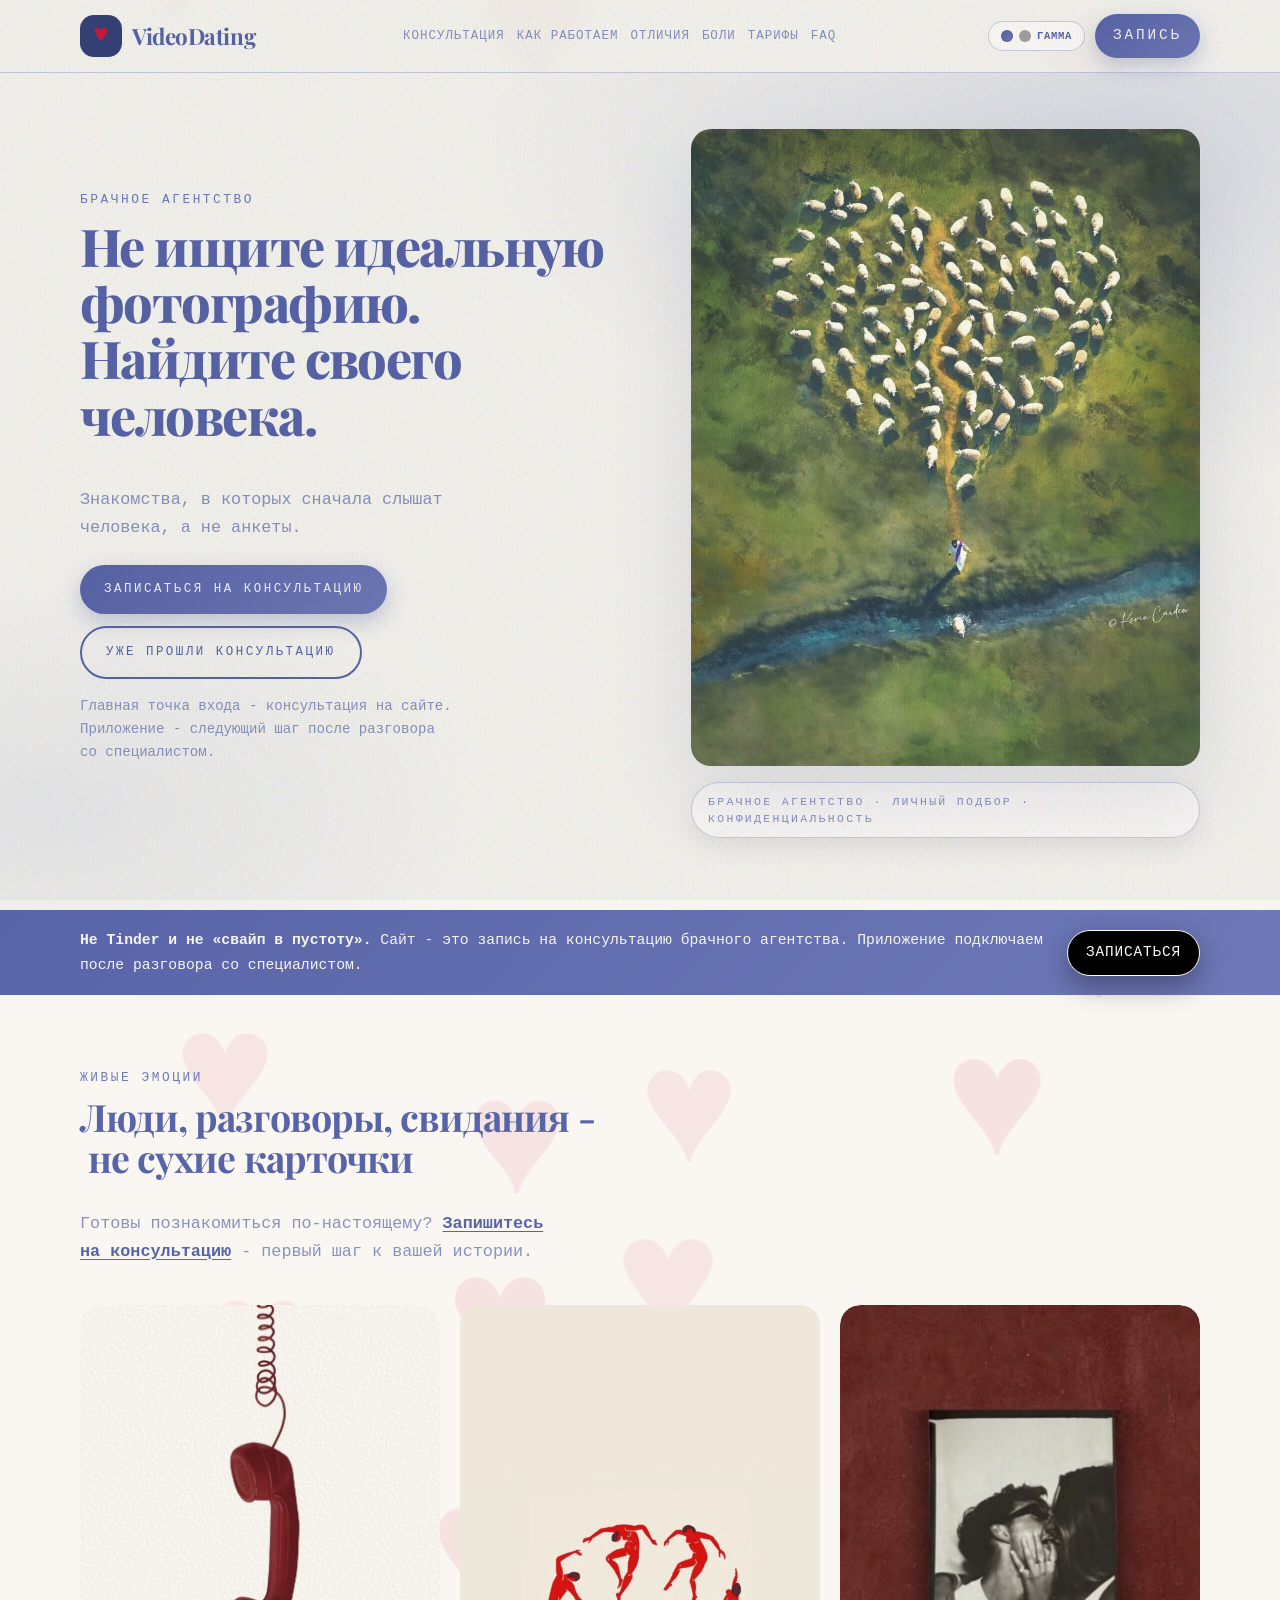
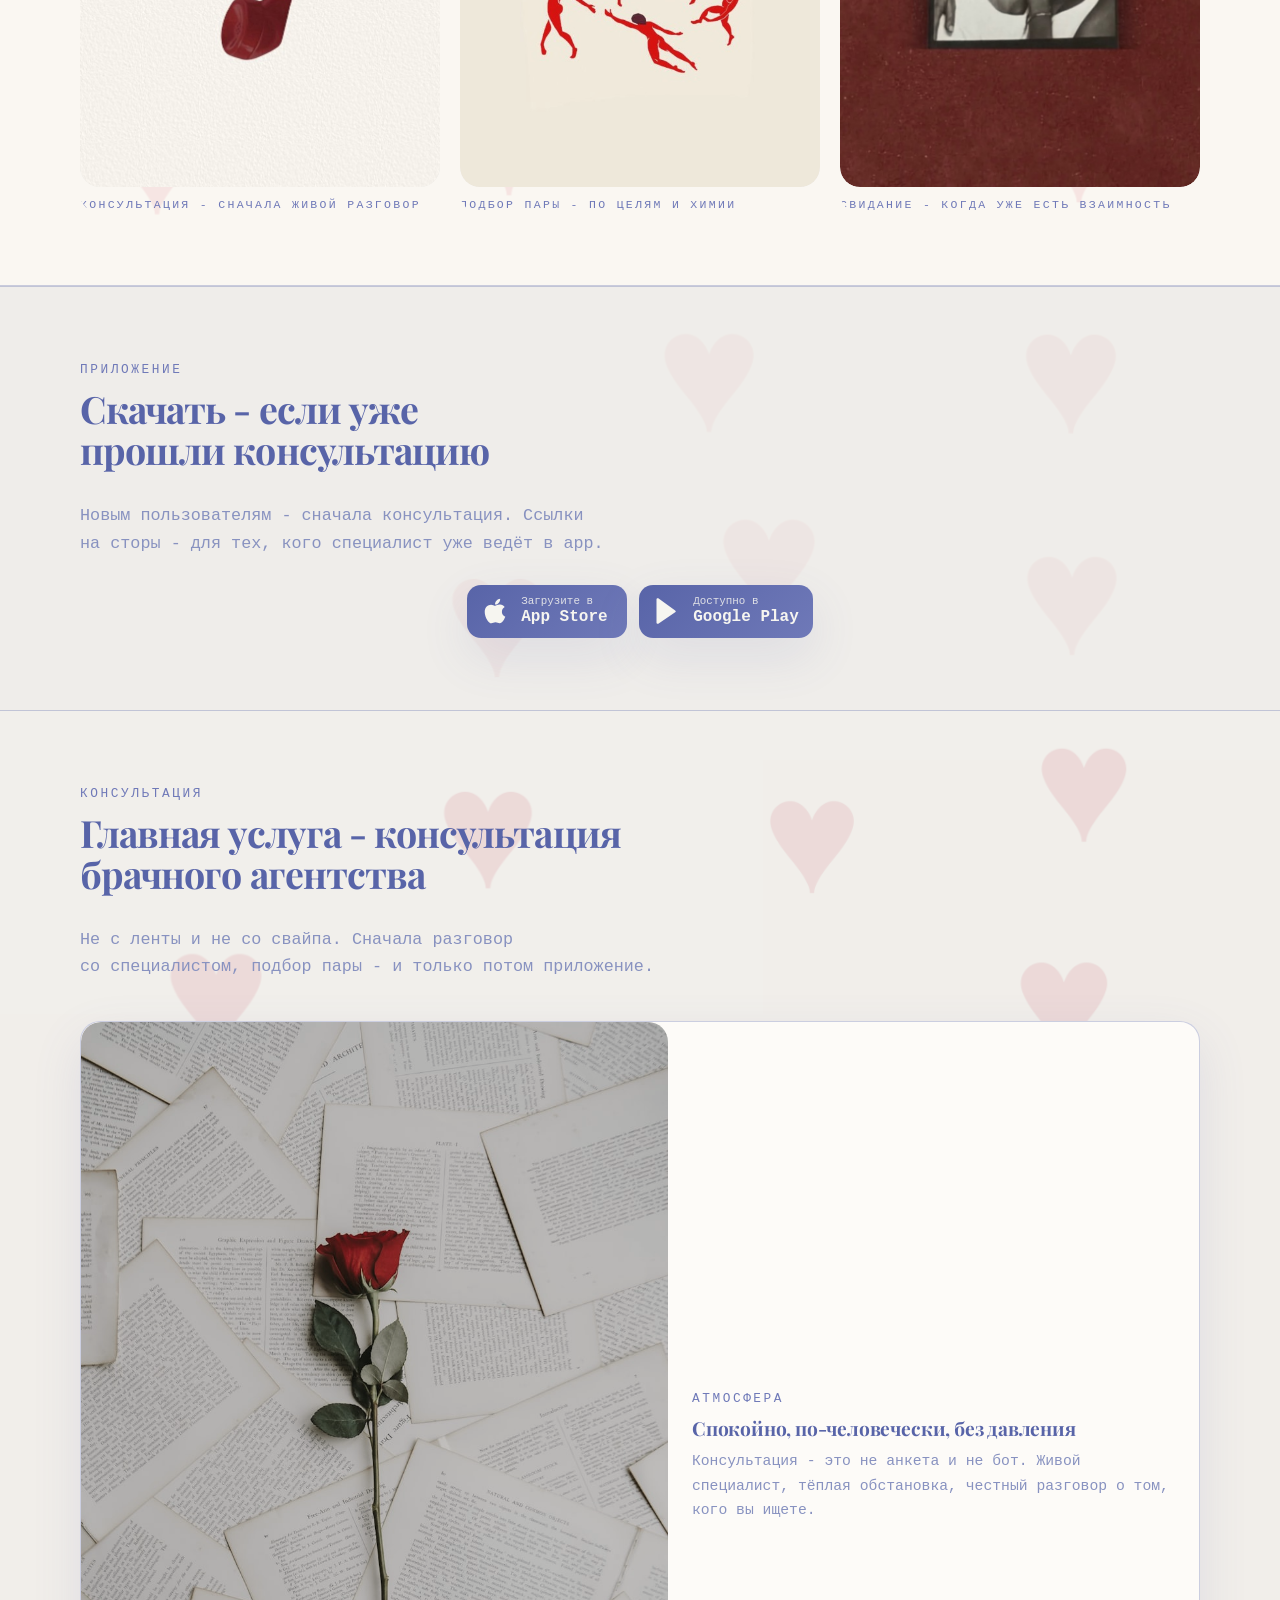
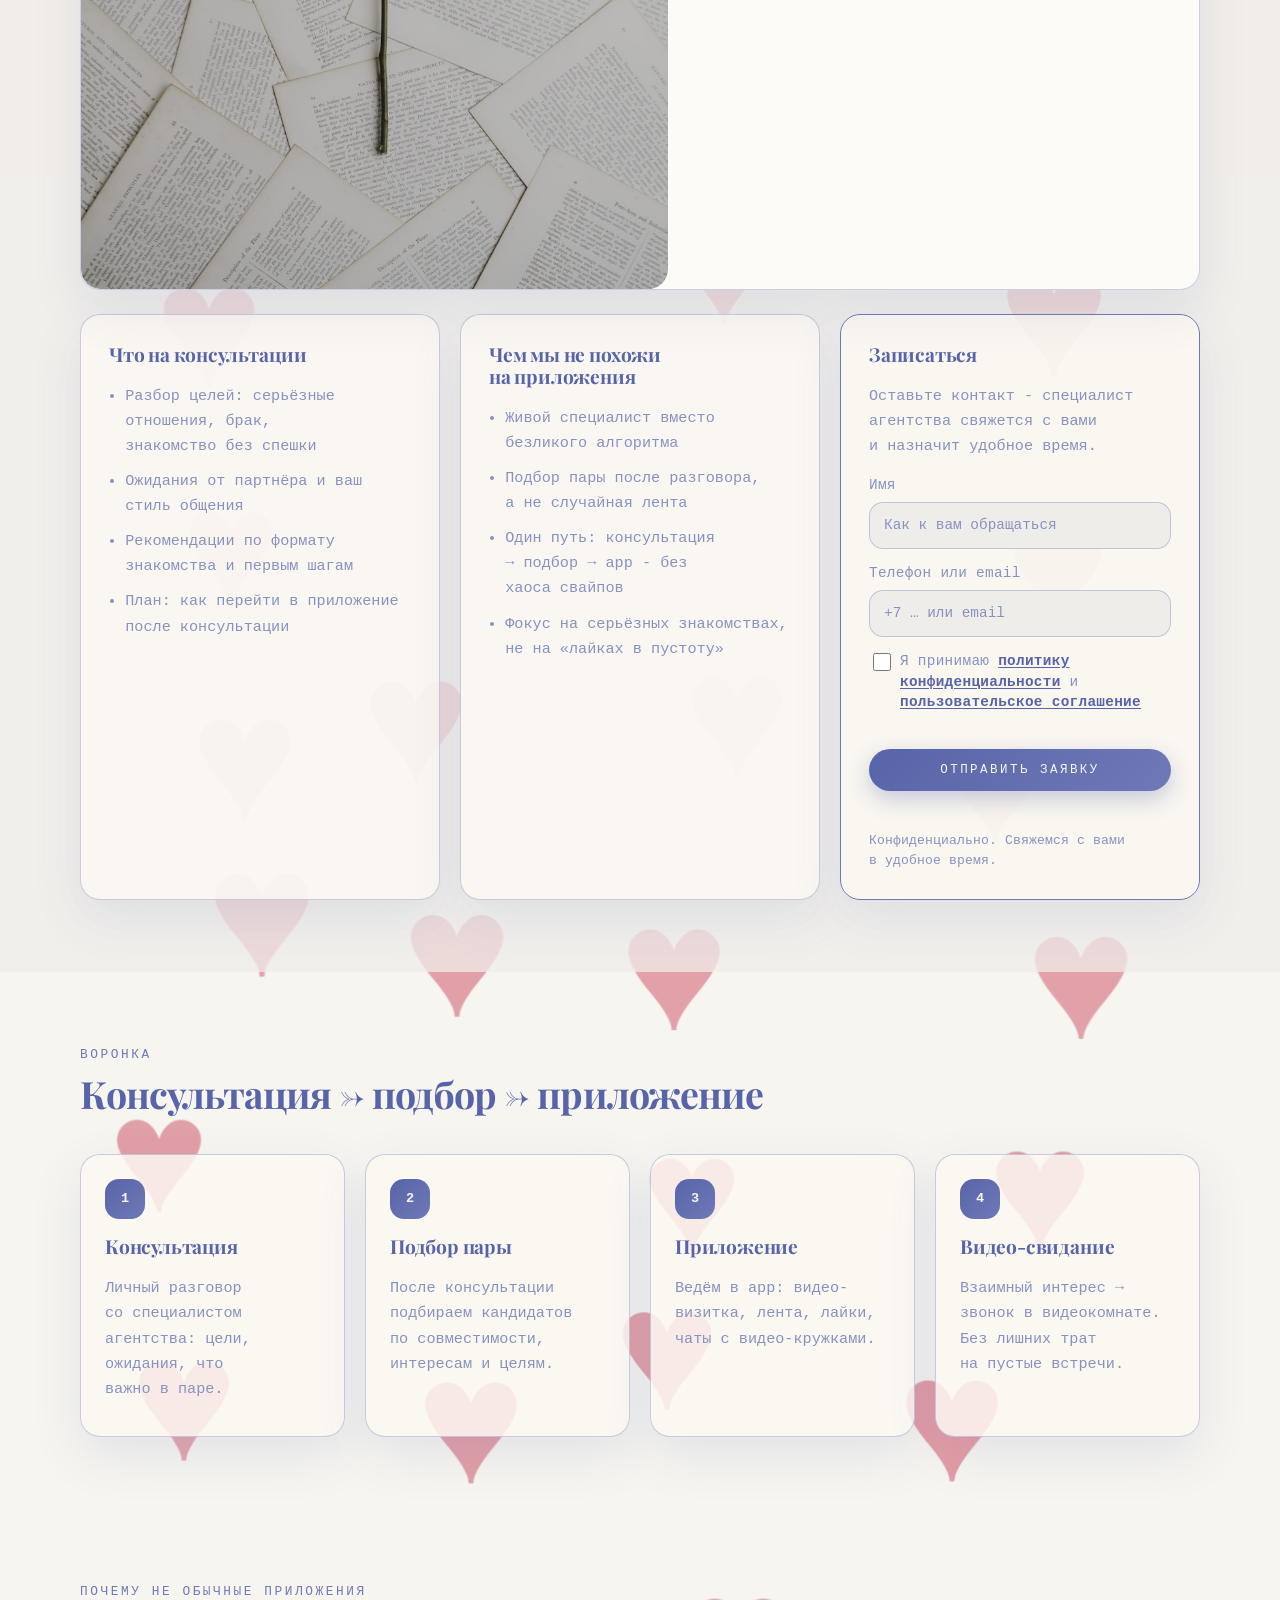
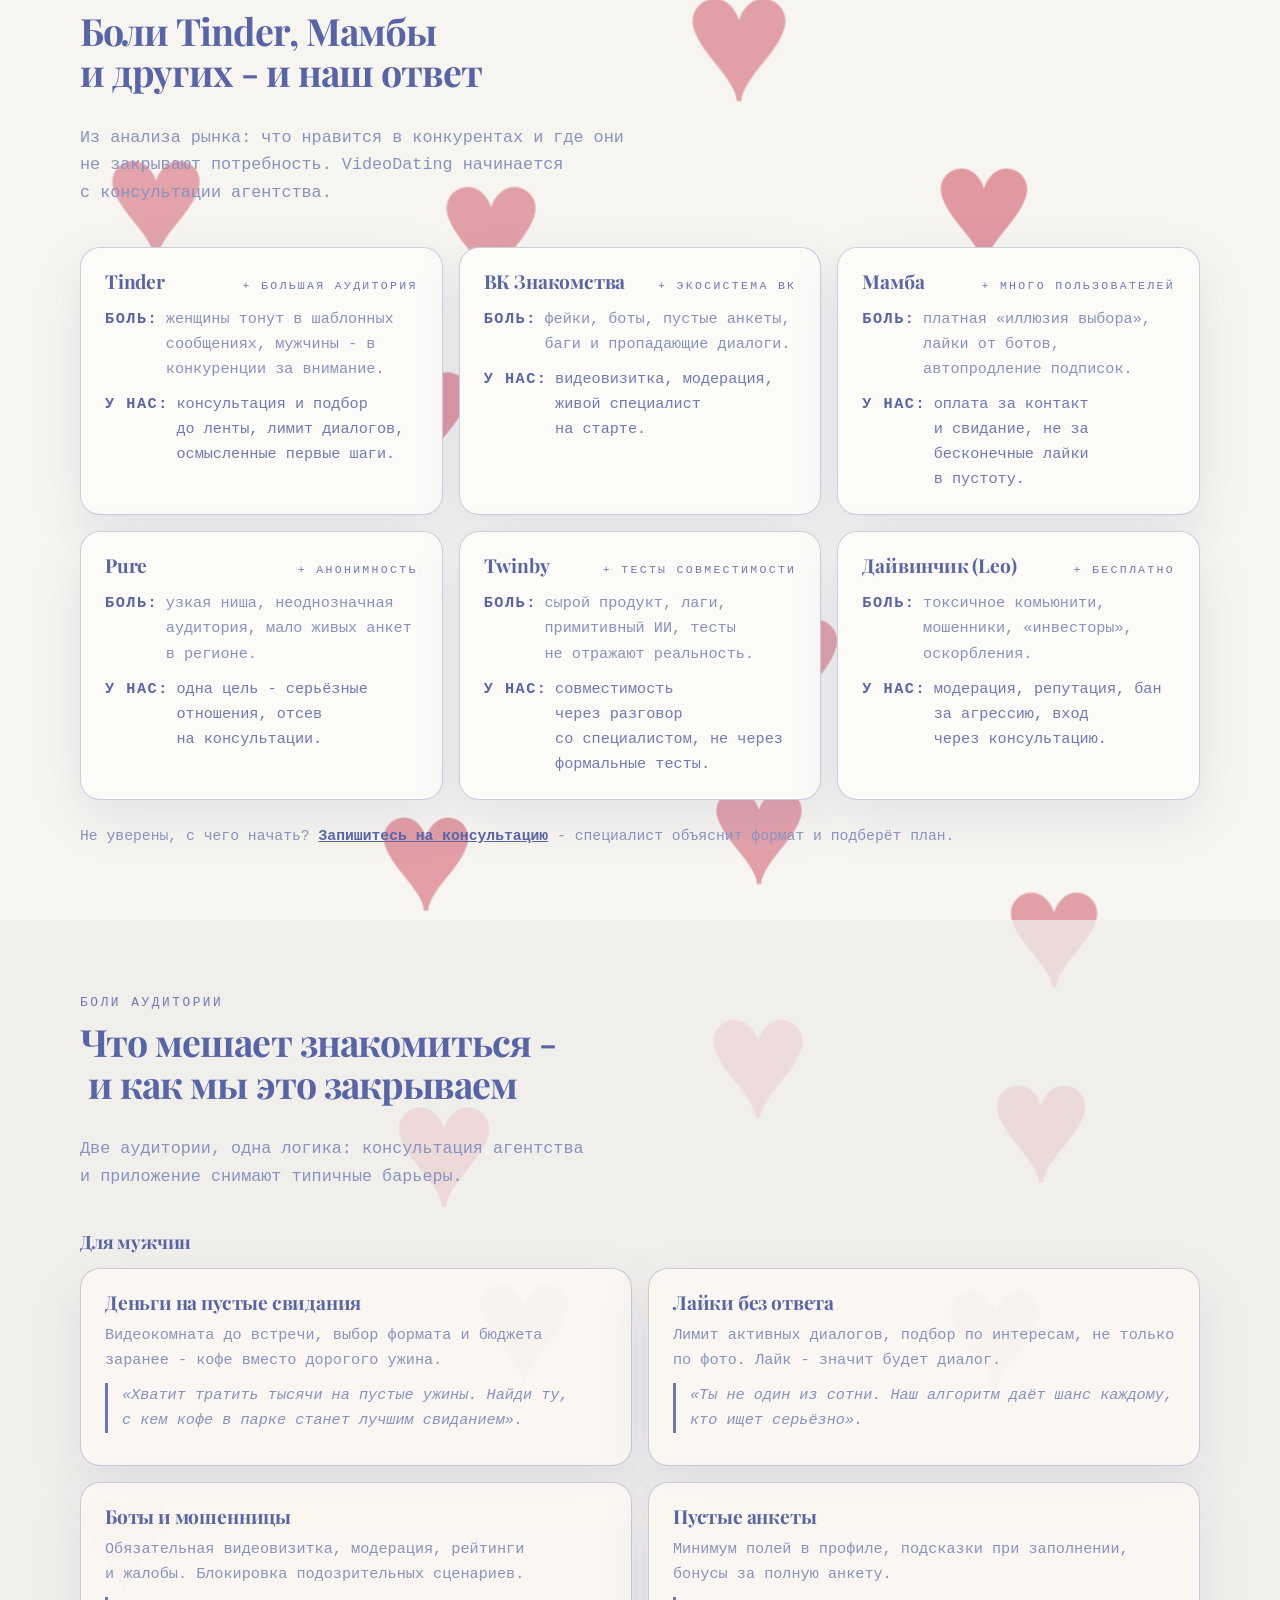
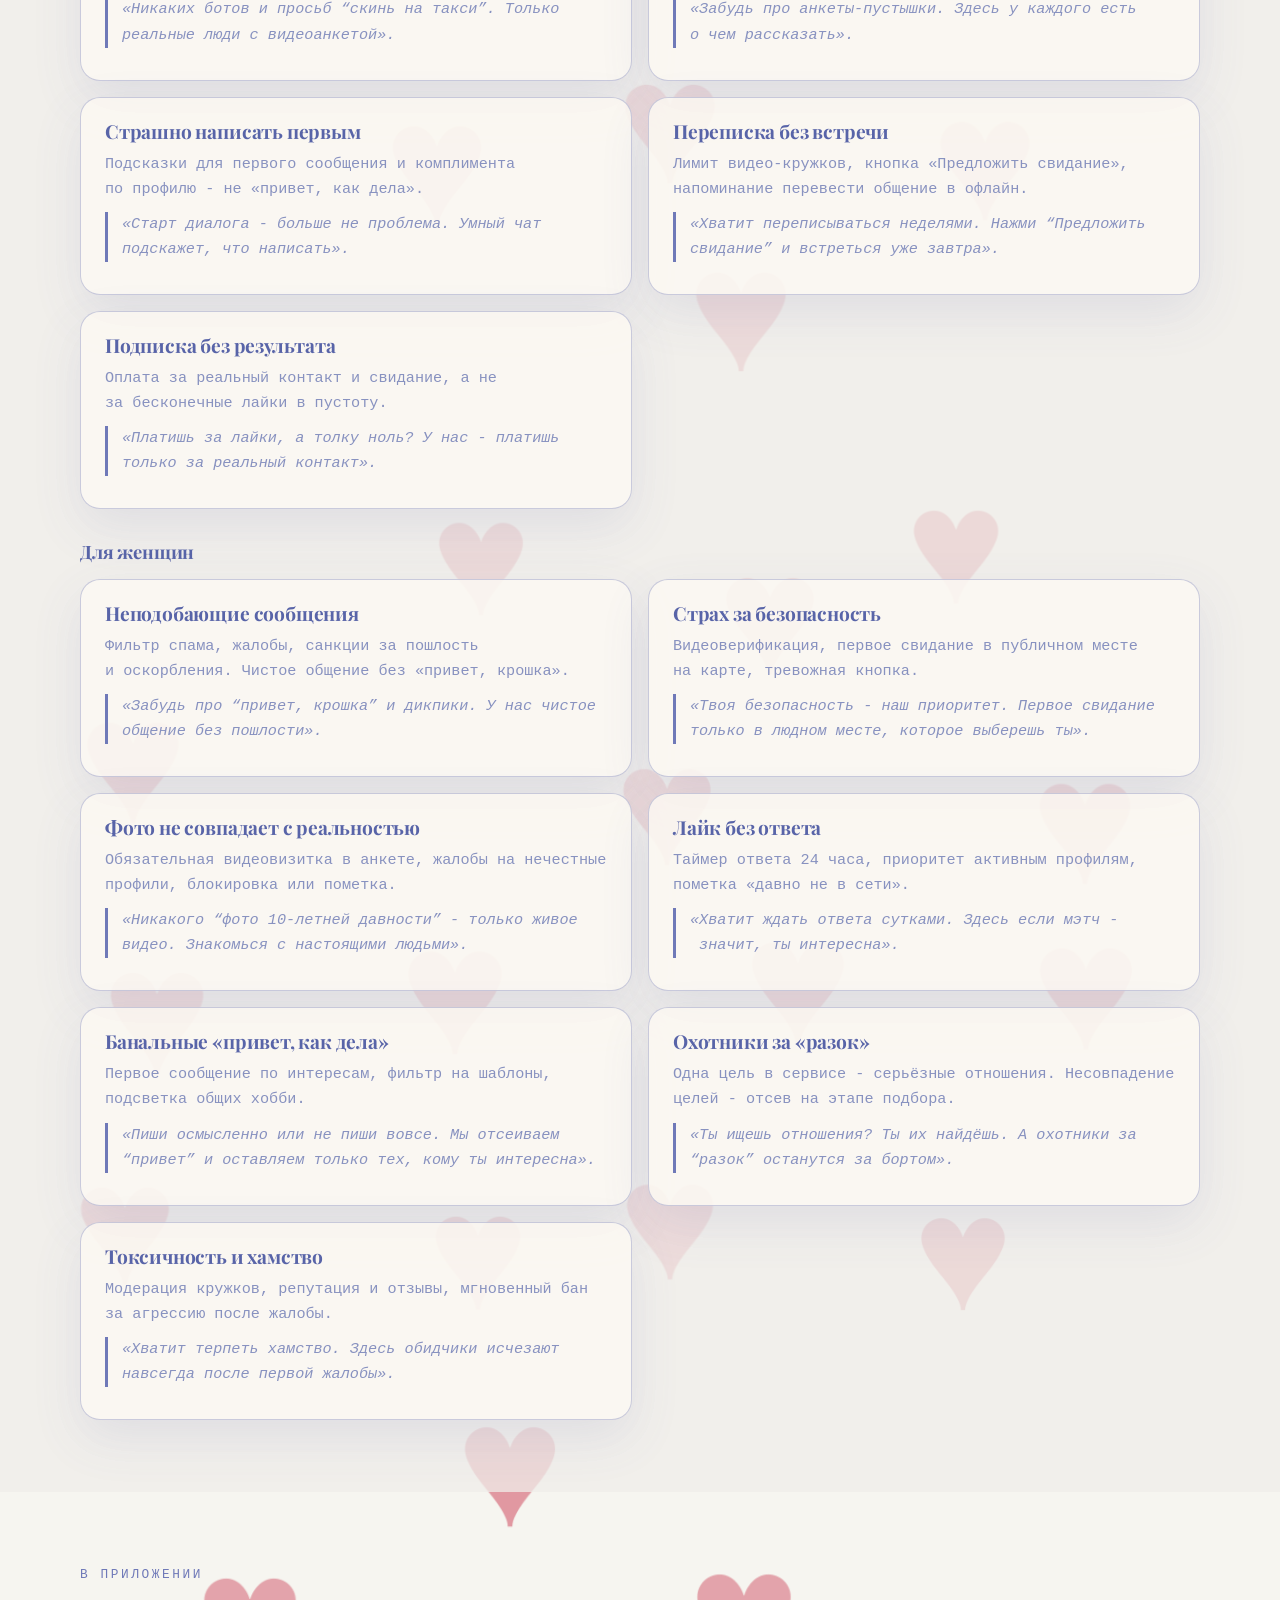
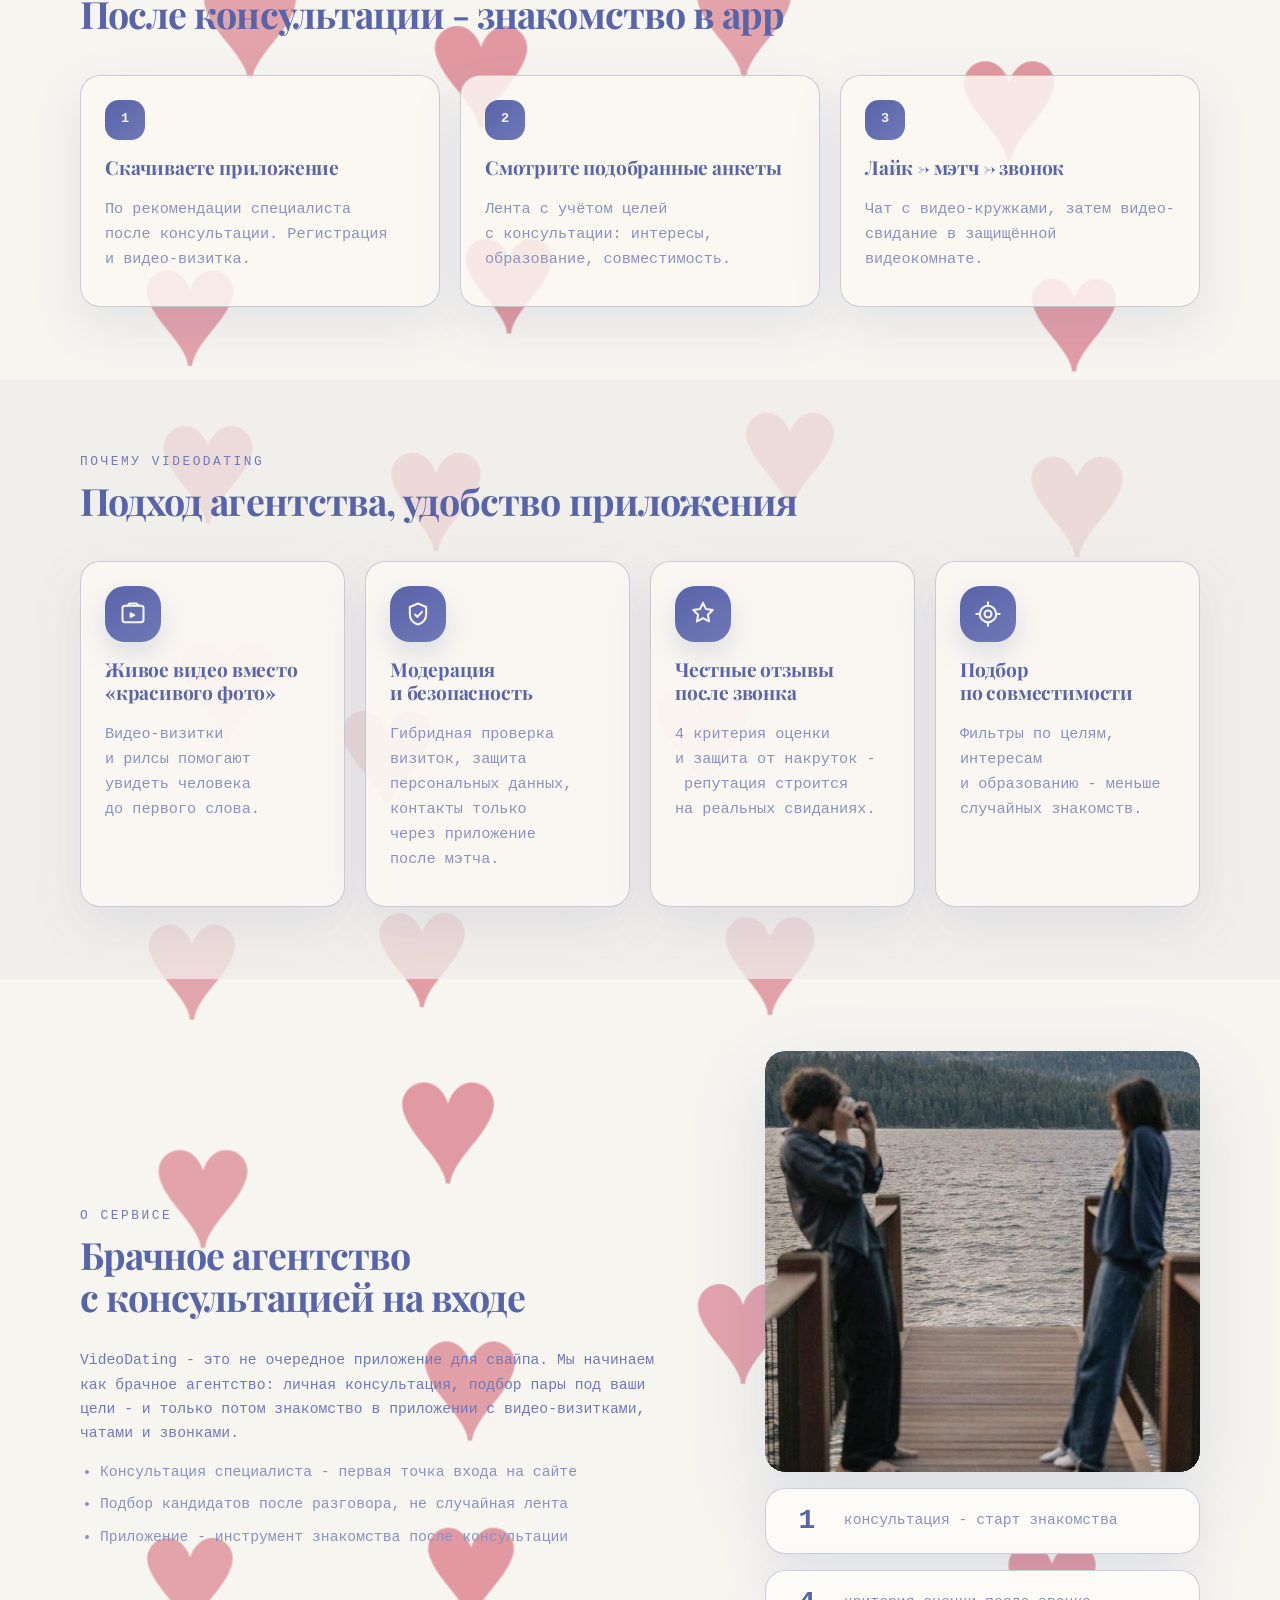
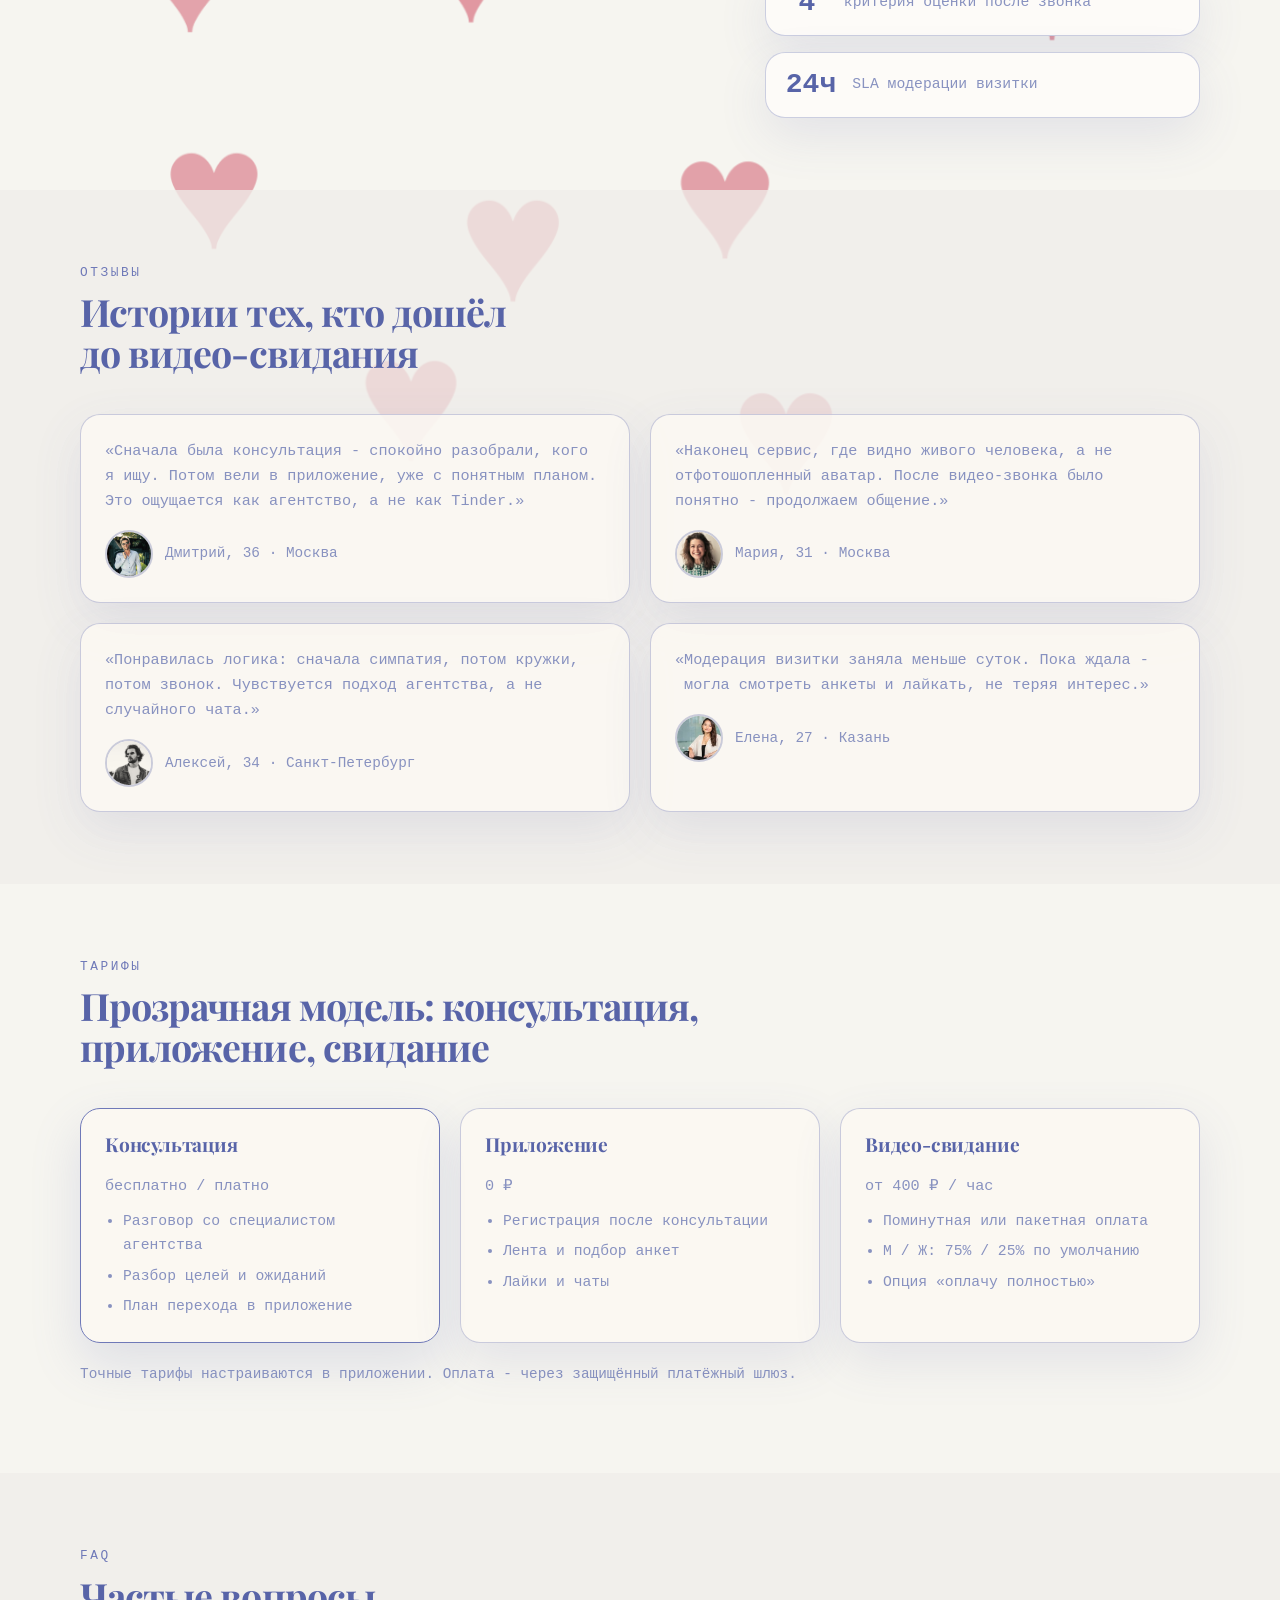
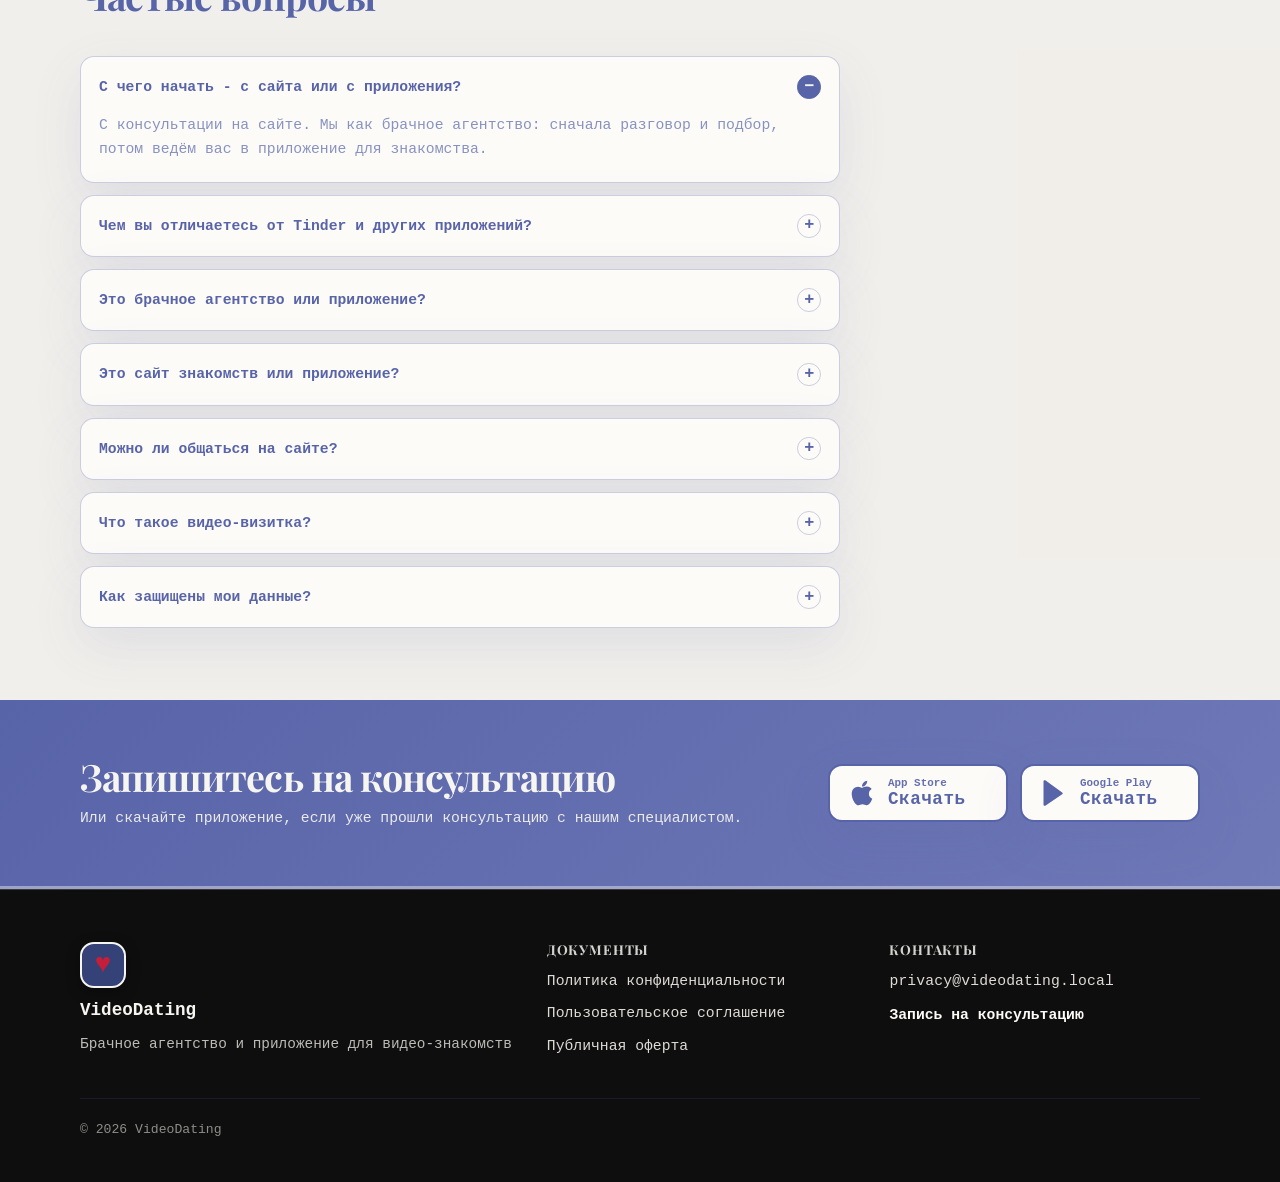
==== commit 2cf355a8: "Refine landing typography and layout alignment. Restore Mezcal-style fonts, fix form/CTA spacing, ti" ====
--- a/preview-landing/index.html
+++ b/preview-landing/index.html
@@ -2,13 +2,13 @@
 <html lang="ru">
 <head>
   <meta charset="UTF-8" />
-  <meta name="viewport" content="width=device-width, initial-scale=1" />
+  <meta name="viewport" content="width=device-width, initial-scale=1, viewport-fit=cover" />
   <meta name="description" content="VideoDating - брачное агентство. Консультация, подбор пары, знакомства в приложении." />
   <title>VideoDating - брачное агентство и консультации</title>
   <link rel="preconnect" href="https://fonts.googleapis.com" />
   <link rel="preconnect" href="https://fonts.gstatic.com" crossorigin />
-  <link href="https://fonts.googleapis.com/css2?family=IBM+Plex+Mono:ital,wght@0,400;0,500;0,600;1,400&family=Playfair+Display:ital,wght@0,600;0,700;0,800;1,600&display=swap" rel="stylesheet" />
-  <link rel="stylesheet" href="static/css/landing.css" />
+  <link href="https://fonts.googleapis.com/css2?family=Cormorant+Garamond:ital,wght@0,600;0,700;1,600&family=Playfair+Display:ital,wght@0,600;0,700;0,800;1,600&display=swap" rel="stylesheet" />
+  <link rel="stylesheet" href="static/css/landing.css?v=20260716ae" />
   <script>
     try {
       if (localStorage.getItem("vd-landing-theme") === "black") {
@@ -19,7 +19,7 @@
     }
   </script>
 </head>
-<body>
+<body lang="ru">
   <div class="intro-curtain" id="intro-curtain" aria-hidden="true"></div>
   <div class="heart-scene" id="heart-scene" aria-hidden="true"></div>
   <header class="site-header" id="top">
@@ -98,7 +98,7 @@
     <section class="agency-strip reveal-on-scroll">
       <div class="container agency-strip-inner">
         <p><strong>Не Tinder и не «свайп в пустоту».</strong> Сайт - это запись на консультацию брачного агентства. Приложение подключаем после разговора со специалистом.</p>
-        <a class="btn btn-primary btn-sm" href="#consultation">Записаться</a>
+        <a class="btn btn-dark-plaque btn-sm agency-strip__cta" href="#consultation">Записаться</a>
       </div>
     </section>
 
@@ -133,13 +133,13 @@
     </section>
 
     <section class="section section-download" id="download">
-      <div class="container download-strip">
-        <div>
+      <div class="container">
+        <div class="section-head section-head--center reveal-on-scroll">
           <p class="eyebrow">Приложение</p>
           <h2>Скачать - если уже прошли консультацию</h2>
           <p class="section-lead">Новым пользователям - сначала консультация. Ссылки на сторы - для тех, кого специалист уже ведёт в app.</p>
         </div>
-        <div class="store-buttons store-buttons--compact">
+        <div class="store-buttons store-buttons--compact store-buttons--centered reveal-on-scroll">
             <a class="store-btn" href="#" aria-label="Скачать в App Store">
               <span class="store-icon" aria-hidden="true">
                 <svg viewBox="0 0 384 512" width="28" height="28" fill="currentColor" focusable="false">
@@ -210,18 +210,27 @@
           <article class="consultation-card consultation-card-accent">
             <h3>Записаться</h3>
             <p>Оставьте контакт - специалист агентства свяжется с вами и назначит удобное время.</p>
-            <form class="consultation-form" action="#" method="post">
+            <form class="consultation-form" action="#" method="post" id="consultation-form">
               <label>
                 <span>Имя</span>
-                <input type="text" name="name" placeholder="Как к вам обращаться" />
+                <input type="text" name="name" placeholder="Как к вам обращаться" required />
               </label>
               <label>
                 <span>Телефон или email</span>
-                <input type="text" name="contact" placeholder="+7 … или email" />
+                <input type="text" name="contact" placeholder="+7 … или email" required />
+              </label>
+              <label class="consent-check">
+                <input type="checkbox" name="consent" value="1" required />
+                <span>
+                  Я принимаю
+                  <a href="#privacy" id="link-privacy">политику конфиденциальности</a>
+                  и
+                  <a href="#terms" id="link-terms">пользовательское соглашение</a>
+                </span>
               </label>
               <button type="submit" class="btn btn-primary btn-lg">Отправить заявку</button>
+              <p class="form-note">Конфиденциально. Свяжемся с вами в удобное время.</p>
             </form>
-            <p class="form-note">Конфиденциально. Свяжемся с вами в удобное время.</p>
           </article>
         </div>
       </div>
@@ -271,51 +280,87 @@
               <h3>Tinder</h3>
               <span class="vs-app-plus">+ большая аудитория</span>
             </header>
-            <p class="vs-app-pain"><strong>Боль:</strong> женщины тонут в шаблонных сообщениях, мужчины - в конкуренции за внимание.</p>
-            <p class="vs-app-answer"><strong>У нас:</strong> консультация и подбор до ленты, лимит диалогов, осмысленные первые шаги.</p>
+            <p class="vs-kv vs-kv--pain" lang="ru">
+              <span class="accent-caps">Боль:</span>
+              <span class="vs-kv__text">женщины тонут в шаблонных сообщениях, мужчины - в конкуренции за внимание.</span>
+            </p>
+            <p class="vs-kv vs-kv--answer" lang="ru">
+              <span class="accent-caps">У нас:</span>
+              <span class="vs-kv__text">консультация и подбор до ленты, лимит диалогов, осмысленные первые шаги.</span>
+            </p>
           </article>
           <article class="vs-app-card">
             <header class="vs-app-header">
               <h3>ВК Знакомства</h3>
               <span class="vs-app-plus">+ экосистема ВК</span>
             </header>
-            <p class="vs-app-pain"><strong>Боль:</strong> фейки, боты, пустые анкеты, баги и пропадающие диалоги.</p>
-            <p class="vs-app-answer"><strong>У нас:</strong> видеовизитка, модерация, живой специалист на старте.</p>
+            <p class="vs-kv vs-kv--pain" lang="ru">
+              <span class="accent-caps">Боль:</span>
+              <span class="vs-kv__text">фейки, боты, пустые анкеты, баги и пропадающие диалоги.</span>
+            </p>
+            <p class="vs-kv vs-kv--answer" lang="ru">
+              <span class="accent-caps">У нас:</span>
+              <span class="vs-kv__text">видеовизитка, модерация, живой специалист на старте.</span>
+            </p>
           </article>
           <article class="vs-app-card">
             <header class="vs-app-header">
               <h3>Мамба</h3>
               <span class="vs-app-plus">+ много пользователей</span>
             </header>
-            <p class="vs-app-pain"><strong>Боль:</strong> платная «иллюзия выбора», лайки от ботов, автопродление подписок.</p>
-            <p class="vs-app-answer"><strong>У нас:</strong> оплата за контакт и свидание, не за бесконечные лайки в пустоту.</p>
+            <p class="vs-kv vs-kv--pain" lang="ru">
+              <span class="accent-caps">Боль:</span>
+              <span class="vs-kv__text">платная «иллюзия выбора», лайки от ботов, автопродление подписок.</span>
+            </p>
+            <p class="vs-kv vs-kv--answer" lang="ru">
+              <span class="accent-caps">У нас:</span>
+              <span class="vs-kv__text">оплата за контакт и свидание, не за бесконечные лайки в пустоту.</span>
+            </p>
           </article>
           <article class="vs-app-card">
             <header class="vs-app-header">
               <h3>Pure</h3>
               <span class="vs-app-plus">+ анонимность</span>
             </header>
-            <p class="vs-app-pain"><strong>Боль:</strong> узкая ниша, неоднозначная аудитория, мало живых анкет в регионе.</p>
-            <p class="vs-app-answer"><strong>У нас:</strong> одна цель - серьёзные отношения, отсев на консультации.</p>
+            <p class="vs-kv vs-kv--pain" lang="ru">
+              <span class="accent-caps">Боль:</span>
+              <span class="vs-kv__text">узкая ниша, неоднозначная аудитория, мало живых анкет в регионе.</span>
+            </p>
+            <p class="vs-kv vs-kv--answer" lang="ru">
+              <span class="accent-caps">У нас:</span>
+              <span class="vs-kv__text">одна цель - серьёзные отношения, отсев на консультации.</span>
+            </p>
           </article>
           <article class="vs-app-card">
             <header class="vs-app-header">
               <h3>Twinby</h3>
               <span class="vs-app-plus">+ тесты совместимости</span>
             </header>
-            <p class="vs-app-pain"><strong>Боль:</strong> сырой продукт, лаги, примитивный ИИ, тесты не отражают реальность.</p>
-            <p class="vs-app-answer"><strong>У нас:</strong> совместимость через разговор со специалистом, не через формальные тесты.</p>
+            <p class="vs-kv vs-kv--pain" lang="ru">
+              <span class="accent-caps">Боль:</span>
+              <span class="vs-kv__text">сырой продукт, лаги, примитивный ИИ, тесты не отражают реальность.</span>
+            </p>
+            <p class="vs-kv vs-kv--answer" lang="ru">
+              <span class="accent-caps">У нас:</span>
+              <span class="vs-kv__text">совместимость через разговор со специалистом, не через формальные тесты.</span>
+            </p>
           </article>
           <article class="vs-app-card">
             <header class="vs-app-header">
               <h3>Дайвинчик (Leo)</h3>
               <span class="vs-app-plus">+ бесплатно</span>
             </header>
-            <p class="vs-app-pain"><strong>Боль:</strong> токсичное комьюнити, мошенники, «инвесторы», оскорбления.</p>
-            <p class="vs-app-answer"><strong>У нас:</strong> модерация, репутация, бан за агрессию, вход через консультацию.</p>
-          </article>
-        </div>
-        <p class="vs-apps-cta">Не уверены, с чего начать? <a href="#consultation">Запишитесь на консультацию</a> - специалист объяснит формат и подберёт план.</p>
+            <p class="vs-kv vs-kv--pain" lang="ru">
+              <span class="accent-caps">Боль:</span>
+              <span class="vs-kv__text">токсичное комьюнити, мошенники, «инвесторы», оскорбления.</span>
+            </p>
+            <p class="vs-kv vs-kv--answer" lang="ru">
+              <span class="accent-caps">У нас:</span>
+              <span class="vs-kv__text">модерация, репутация, бан за агрессию, вход через консультацию.</span>
+            </p>
+          </article>
+        </div>
+        <p class="vs-apps-cta" lang="ru">Не уверены, с чего начать? <a href="#consultation">Запишитесь на консультацию</a> - специалист объяснит формат и подберёт план.</p>
       </div>
     </section>
 
@@ -516,31 +561,31 @@
         </div>
         <div class="reviews">
           <blockquote class="review-card">
-            <p>«Сначала была консультация - спокойно разобрали, кого я ищу. Потом вели в приложение, уже с понятным планом. Это ощущается как агентство, а не как Tinder.»</p>
+            <p class="testimonial-text">«Сначала была консультация - спокойно разобрали, кого я ищу. Потом вели в приложение, уже с понятным планом. Это ощущается как агентство, а не как Tinder.»</p>
             <footer class="review-footer">
               <img class="review-avatar" src="static/images/landing/avatar-dmitry-v7.jpg" alt="" width="48" height="48" loading="lazy" />
-              <span>Дмитрий, 36 · Москва</span>
+              <span class="review-meta">Дмитрий, 36 · Москва</span>
             </footer>
           </blockquote>
           <blockquote class="review-card">
-            <p>«Наконец сервис, где видно живого человека, а не отфотошопленный аватар. После видео-звонка было понятно - продолжаем общение.»</p>
+            <p class="testimonial-text">«Наконец сервис, где видно живого человека, а не отфотошопленный аватар. После видео-звонка было понятно - продолжаем общение.»</p>
             <footer class="review-footer">
               <img class="review-avatar" src="static/images/landing/avatar-maria-v6.jpg" alt="" width="48" height="48" loading="lazy" />
-              <span>Мария, 31 · Москва</span>
+              <span class="review-meta">Мария, 31 · Москва</span>
             </footer>
           </blockquote>
           <blockquote class="review-card">
-            <p>«Понравилась логика: сначала симпатия, потом кружки, потом звонок. Чувствуется подход агентства, а не случайного чата.»</p>
+            <p class="testimonial-text">«Понравилась логика: сначала симпатия, потом кружки, потом звонок. Чувствуется подход агентства, а не случайного чата.»</p>
             <footer class="review-footer">
               <img class="review-avatar" src="static/images/landing/avatar-alexey-v7.jpg" alt="" width="48" height="48" loading="lazy" />
-              <span>Алексей, 34 · Санкт-Петербург</span>
+              <span class="review-meta">Алексей, 34 · Санкт-Петербург</span>
             </footer>
           </blockquote>
           <blockquote class="review-card">
-            <p>«Модерация визитки заняла меньше суток. Пока ждала - могла смотреть анкеты и лайкать, не теряя интерес.»</p>
+            <p class="testimonial-text">«Модерация визитки заняла меньше суток. Пока ждала - могла смотреть анкеты и лайкать, не теряя интерес.»</p>
             <footer class="review-footer">
               <img class="review-avatar" src="static/images/landing/avatar-elena-v6.jpg" alt="" width="48" height="48" loading="lazy" />
-              <span>Елена, 27 · Казань</span>
+              <span class="review-meta">Елена, 27 · Казань</span>
             </footer>
           </blockquote>
         </div>
@@ -632,7 +677,6 @@
           <p>Или скачайте приложение, если уже прошли консультацию с нашим специалистом.</p>
         </div>
         <div class="cta-band-actions">
-          <a class="btn btn-light btn-lg" href="#consultation">Консультация</a>
           <div class="store-buttons store-buttons--light">
             <a class="store-btn store-btn--light" href="#" aria-label="Скачать в App Store">
               <span class="store-icon" aria-hidden="true">
@@ -665,14 +709,14 @@
       </div>
       <div class="footer-links">
         <h4>Документы</h4>
-        <a href="#">Политика конфиденциальности</a>
-        <a href="#">Пользовательское соглашение</a>
-        <a href="#">Публичная оферта</a>
+        <a href="#privacy" id="footer-privacy">Политика конфиденциальности</a>
+        <a href="#terms" id="footer-terms">Пользовательское соглашение</a>
+        <a href="#offer">Публичная оферта</a>
       </div>
       <div class="footer-links">
         <h4>Контакты</h4>
-        <a href="mailto:privacy@videodating.local">privacy@videodating.local</a>
-        <a href="#consultation">Запись на консультацию</a>
+        <a class="footer-email" href="mailto:privacy@videodating.local">privacy@videodating.local</a>
+        <a class="footer-cta" href="#consultation">Запись на консультацию</a>
       </div>
     </div>
     <div class="container footer-bottom">
@@ -680,6 +724,15 @@
     </div>
   </footer>
 
+  <button type="button" class="back-to-spot" id="back-to-spot" hidden aria-label="Вернуться назад по странице">
+    <span class="back-to-spot__icon" aria-hidden="true">
+      <svg viewBox="0 0 16 16" width="14" height="14" focusable="false">
+        <path d="M10.5 2.5 5 8l5.5 5.5" fill="none" stroke="currentColor" stroke-width="1.8" stroke-linecap="round" stroke-linejoin="round"/>
+      </svg>
+    </span>
+    <span class="back-to-spot__text">Вернуться</span>
+  </button>
+
   <script src="static/js/landing.js"></script>
 </body>
 </html>
--- a/preview-landing/static/css/landing.css
+++ b/preview-landing/static/css/landing.css
@@ -1,7 +1,10 @@
 :root {
-  --bg: #f8f8f6;
-  --bg-alt: #f0f0ee;
-  --surface: #ffffff;
+  --cream: #e8d5b8;
+  --white: color-mix(in srgb, #ffffff 90%, var(--cream) 10%);
+  --white-rgb: 252, 248, 242;
+  --bg: color-mix(in srgb, #f8f8f6 90%, var(--cream) 10%);
+  --bg-alt: color-mix(in srgb, #f0f0ee 90%, var(--cream) 10%);
+  --surface: var(--white);
   --black: #000000;
   --black-soft: #1a1a1a;
   --heart: #c41e3a;
@@ -17,7 +20,7 @@
   --green: var(--navy);
   --green-dark: var(--navy-deep);
   --text: var(--navy);
-  --text-light: #f8f8f6;
+  --text-light: color-mix(in srgb, #f8f8f6 90%, var(--cream) 10%);
   --text-secondary: var(--navy-muted);
   --heading: var(--navy-deep);
   --ink: var(--navy-deep);
@@ -25,7 +28,7 @@
   --primary-dark: #000000;
   --primary-deep: #1a1a1a;
   --pink: var(--navy);
-  --pink-soft: #e0e5f2;
+  --pink-soft: color-mix(in srgb, #e0e5f2 90%, var(--cream) 10%);
   --accent: var(--black);
   --accent-dark: var(--black);
   --accent-soft: var(--navy);
@@ -37,11 +40,13 @@
   --glow-pink: rgba(111, 121, 184, 0.18);
   --glow-green: rgba(111, 121, 184, 0.1);
   --glow-dark: rgba(0, 0, 0, 0.2);
-  --header-bg: rgba(248, 248, 246, 0.94);
-  --header-mobile-bg: rgba(248, 248, 246, 0.98);
+  --header-bg: color-mix(in srgb, rgba(248, 248, 246, 0.94) 90%, rgba(232, 213, 184, 0.94) 10%);
+  --header-mobile-bg: color-mix(in srgb, rgba(248, 248, 246, 0.98) 90%, rgba(232, 213, 184, 0.98) 10%);
   --logo-mark-bg: #354278;
-  --font-display: "Playfair Display", Georgia, "Times New Roman", serif;
-  --font-mono: "IBM Plex Mono", "Courier New", monospace;
+  --font-display: "Playfair Display", "Cormorant Garamond", Georgia, serif;
+  --font-body: "Courier New", Courier, monospace;
+  --font-mono: "Courier New", Courier, monospace;
+  --font-label: "Courier New", Courier, monospace;
   --radius: 20px;
   --radius-sm: 14px;
   --radius-xs: 10px;
@@ -56,14 +61,14 @@
   --navy-hover-tint: rgba(0, 0, 0, 0.06);
   --shadow-accent: rgba(0, 0, 0, 0.22);
   --shadow-accent-soft: rgba(0, 0, 0, 0.1);
-  --pink-soft: #ececec;
+  --pink-soft: color-mix(in srgb, #ececec 90%, var(--cream) 10%);
   --border: rgba(0, 0, 0, 0.14);
   --shadow: 0 18px 50px rgba(0, 0, 0, 0.08);
   --shadow-lg: 0 28px 80px rgba(0, 0, 0, 0.12);
   --glow-pink: rgba(0, 0, 0, 0.08);
   --glow-green: rgba(0, 0, 0, 0.05);
-  --header-bg: rgba(248, 248, 246, 0.94);
-  --header-mobile-bg: rgba(248, 248, 246, 0.98);
+  --header-bg: color-mix(in srgb, rgba(248, 248, 246, 0.94) 90%, rgba(232, 213, 184, 0.94) 10%);
+  --header-mobile-bg: color-mix(in srgb, rgba(248, 248, 246, 0.98) 90%, rgba(232, 213, 184, 0.98) 10%);
   --logo-mark-bg: var(--black);
 }
 
@@ -75,17 +80,21 @@
 
 html {
   scroll-behavior: smooth;
+  overflow-x: clip;
 }
 
 body {
   margin: 0;
-  font-family: var(--font-mono);
+  font-family: var(--font-body);
   font-size: 0.92rem;
   font-weight: 400;
   color: var(--text);
   background: var(--bg);
   line-height: 1.65;
+  letter-spacing: 0;
+  text-align: left;
   position: relative;
+  overflow-x: clip;
 }
 
 body::after {
@@ -99,8 +108,8 @@
   background-image:
     repeating-linear-gradient(
       0deg,
-      rgba(255, 255, 255, 0.04) 0,
-      rgba(255, 255, 255, 0.04) 1px,
+      rgba(var(--white-rgb), 0.04) 0,
+      rgba(var(--white-rgb), 0.04) 1px,
       transparent 1px,
       transparent 3px
     ),
@@ -171,12 +180,13 @@
 
 .eyebrow {
   margin: 0 0 8px;
-  font-family: var(--font-mono);
-  font-size: 0.72rem;
+  font-family: var(--font-label);
+  font-size: 0.8rem;
   font-weight: 500;
-  letter-spacing: 0.14em;
+  letter-spacing: 0.2em;
   text-transform: uppercase;
   color: var(--green);
+  text-align: left;
 }
 
 h1,
@@ -187,13 +197,78 @@
   margin-top: 0;
 }
 
+/* Typewriter body: left / ragged right */
+#site-main p:not(.form-note):not(.eyebrow),
+#site-main li,
+#site-main blockquote,
+.section-lead,
+.hero-lead,
+.hero-note,
+.pain-solution,
+.pain-quote,
+.vs-kv,
+.vs-kv__text,
+.vs-apps-cta,
+.agency-strip p,
+.cta-band p,
+.about-list li,
+.faq-item p,
+.vs-app-card p,
+.vs-app-card li,
+.pain-card p,
+.pain-card li,
+.step-card p,
+.step-card li,
+.feature-card p,
+.feature-card li,
+.review-card,
+.review-card p,
+.testimonial-text,
+blockquote.review-card,
+.price-card p,
+.price-card li,
+.consultation-card > p,
+.consultation-card li {
+  font-family: "Courier New", Courier, monospace;
+  font-weight: 400;
+  text-transform: none;
+  letter-spacing: 0;
+  text-align: left;
+  text-wrap: pretty;
+  line-height: 1.65;
+  word-spacing: normal;
+}
+
+.accent-caps {
+  font-family: "Courier New", Courier, monospace;
+  font-weight: 700;
+  text-transform: uppercase;
+  letter-spacing: 0.1em;
+  color: var(--navy-deep);
+}
+
+.nav-desktop a,
+.nav-mobile a {
+  font-family: var(--font-label);
+  font-weight: 500;
+  font-size: 0.78rem;
+  letter-spacing: 0.08em;
+  text-transform: uppercase;
+}
+
 h1,
 h2,
 h3,
 h4 {
-  font-family: var(--font-display);
+  font-family: "Playfair Display", "Cormorant Garamond", serif;
   font-weight: 700;
   color: var(--navy-deep);
+  -webkit-hyphens: none;
+  hyphens: none;
+  line-height: 1.1;
+  letter-spacing: -0.02em;
+  text-align: left;
+  text-wrap: balance;
 }
 
 strong {
@@ -201,6 +276,11 @@
   font-weight: 600;
 }
 
+.vs-kv--answer .accent-caps {
+  color: var(--navy-deep);
+}
+
+.agency-strip .accent-caps,
 .agency-strip strong,
 .cta-band strong,
 .site-footer strong {
@@ -216,13 +296,14 @@
 
 h2 {
   font-size: clamp(1.6rem, 3vw, 2.35rem);
-  line-height: 1.15;
+  line-height: 1.1;
   letter-spacing: -0.025em;
 }
 
 h3 {
   font-size: 1.2rem;
   letter-spacing: -0.01em;
+  line-height: 1.15;
 }
 
 .btn {
@@ -231,9 +312,9 @@
   justify-content: center;
   border: none;
   border-radius: 999px;
-  font-family: var(--font-mono);
+  font-family: var(--font-label);
   font-weight: 500;
-  letter-spacing: 0.04em;
+  letter-spacing: 0.2em;
   text-transform: uppercase;
   cursor: pointer;
   transition: transform 0.15s ease, box-shadow 0.15s ease, background 0.15s ease;
@@ -260,9 +341,7 @@
 
 .btn-lg {
   padding: 14px 24px;
-  font-size: 0.88rem;
-  text-transform: none;
-  letter-spacing: 0.02em;
+  font-size: 0.78rem;
 }
 
 .btn-outline {
@@ -285,6 +364,23 @@
   border: 1px solid var(--border);
 }
 
+.btn-dark-plaque {
+  background: #000000;
+  color: var(--white);
+  border: 1.5px solid var(--white);
+  box-shadow: 0 10px 28px rgba(0, 0, 0, 0.35);
+  text-transform: uppercase;
+  letter-spacing: 0.06em;
+}
+
+.btn-dark-plaque:hover {
+  background: #1a1a1a;
+  color: var(--white);
+  border-color: var(--white);
+  transform: translateY(-1px);
+  box-shadow: 0 14px 32px rgba(0, 0, 0, 0.42);
+}
+
 .hero-ctas {
   display: flex;
   flex-wrap: wrap;
@@ -306,6 +402,20 @@
   color: var(--text-secondary);
   font-size: 1.05rem;
   max-width: 58ch;
+  text-align: left;
+  text-wrap: pretty;
+  line-height: 1.65;
+}
+
+.pains-group-title {
+  margin: 32px 0 16px;
+  font-family: "Playfair Display", "Cormorant Garamond", serif;
+  font-size: 1.15rem;
+  font-weight: 700;
+  letter-spacing: -0.01em;
+  text-transform: none;
+  color: var(--heading);
+  text-align: left;
 }
 
 .section-lead a {
@@ -321,7 +431,7 @@
 }
 
 .consultation-card {
-  background: rgba(255, 255, 255, 0.84);
+  background: rgba(var(--white-rgb), 0.84);
   border: 1px solid var(--border);
   border-radius: var(--radius);
   padding: 28px;
@@ -334,7 +444,7 @@
 
 .consultation-card ul {
   margin: 0;
-  padding-left: 18px;
+  padding-left: 1.1em;
   color: var(--text-secondary);
 }
 
@@ -346,6 +456,28 @@
   display: grid;
   gap: 14px;
   margin-top: 16px;
+  text-align: left;
+}
+
+.consultation-form label,
+.consultation-form label span,
+.consent-check span {
+  font-family: "Courier New", Courier, monospace;
+  font-weight: 400;
+  text-transform: none;
+  letter-spacing: 0.02em;
+  text-align: left;
+  line-height: 1.45;
+}
+
+.form-note {
+  font-family: "Courier New", Courier, monospace;
+  font-weight: 400;
+  text-transform: none;
+  letter-spacing: 0.01em;
+  text-align: left;
+  font-size: 0.85rem;
+  line-height: 1.5;
 }
 
 .consultation-form label {
@@ -368,16 +500,52 @@
   color: var(--text-secondary);
 }
 
+.consent-check {
+  display: grid !important;
+  grid-template-columns: auto 1fr;
+  gap: 10px;
+  align-items: start;
+  font-size: 0.82rem;
+  line-height: 1.45;
+  color: var(--text-secondary);
+  cursor: pointer;
+}
+
+.consent-check input[type="checkbox"] {
+  width: 18px;
+  height: 18px;
+  margin-top: 2px;
+  accent-color: var(--navy-deep);
+  cursor: pointer;
+  flex-shrink: 0;
+}
+
+.consent-check a {
+  color: var(--navy-deep);
+  font-weight: 600;
+  text-decoration: underline;
+  text-underline-offset: 2px;
+}
+
+.consent-check a:hover {
+  color: var(--navy);
+}
+
 .form-note {
-  margin: 12px 0 0;
+  margin: 0;
+  padding-top: 0;
   font-size: 0.82rem;
   color: var(--text-secondary);
-}
-
-.pains-group-title {
-  margin: 32px 0 16px;
-  font-size: 1.15rem;
-  color: var(--heading);
+  text-align: left;
+  text-wrap: pretty;
+}
+
+.consultation-form > .btn {
+  margin-top: 22px;
+}
+
+.consultation-form .form-note {
+  margin-top: 26px;
 }
 
 .pains-group-title:first-of-type {
@@ -390,7 +558,7 @@
 }
 
 .pain-card {
-  background: rgba(255, 255, 255, 0.84);
+  background: rgba(var(--white-rgb), 0.84);
   border: 1px solid var(--border);
   border-radius: var(--radius);
   padding: 22px 24px;
@@ -414,11 +582,58 @@
   font-style: italic;
 }
 
+/* Карточки: typewriter, sentence case */
+.vs-app-card p,
+.vs-app-card li,
+.vs-kv,
+.vs-kv__text,
+.vs-apps-cta,
+.pain-card p,
+.pain-card li,
+.pain-card .pain-solution,
+.pain-card .pain-quote,
+.pain-quote,
+.step-card p,
+.step-card li,
+.feature-card p,
+.feature-card li,
+.review-card,
+.review-card p,
+.testimonial-text,
+blockquote.review-card,
+.price-card p,
+.price-card li,
+.consultation-card > p,
+.consultation-card li,
+.about-list li {
+  font-family: "Courier New", Courier, monospace;
+  font-weight: 400;
+  text-transform: none;
+  letter-spacing: 0;
+  text-align: left;
+  text-wrap: pretty;
+  line-height: 1.65;
+  word-spacing: normal;
+}
+
 .cta-band-actions {
   display: flex;
   flex-wrap: wrap;
   gap: 12px;
   align-items: center;
+  justify-content: flex-end;
+  justify-self: end;
+}
+
+.cta-band-actions .store-buttons {
+  margin: 0;
+  align-items: center;
+  justify-content: flex-end;
+}
+
+.cta-band-actions .store-btn {
+  min-height: 52px;
+  box-sizing: border-box;
 }
 
 .steps--four {
@@ -460,9 +675,9 @@
 }
 
 .logo-text {
-  font-family: var(--font-display);
-  font-weight: 800;
-  font-size: 1.35rem;
+  font-family: "Playfair Display", "Cormorant Garamond", serif;
+  font-weight: 700;
+  font-size: 1.4rem;
   letter-spacing: -0.02em;
   line-height: 1;
   color: var(--navy-deep);
@@ -491,7 +706,7 @@
   border: 1.5px solid var(--border);
   background: var(--surface);
   color: var(--navy-deep);
-  font-family: var(--font-mono);
+  font-family: var(--font-body);
   font-size: 0.66rem;
   font-weight: 600;
   letter-spacing: 0.06em;
@@ -565,7 +780,7 @@
   height: var(--heart-sheet-height, 100%);
   z-index: 5;
   pointer-events: none;
-  overflow: visible;
+  overflow: hidden;
   transform: translate3d(0, var(--heart-lag-y, 0px), 0);
   will-change: transform;
 }
@@ -629,9 +844,9 @@
 .nav-desktop {
   display: none;
   align-items: center;
-  gap: 24px;
+  gap: 12px;
   margin-left: auto;
-  font-family: var(--font-mono);
+  font-family: var(--font-body);
   font-size: 0.78rem;
   font-weight: 500;
   letter-spacing: 0.06em;
@@ -700,7 +915,7 @@
 .nav-mobile a {
   padding: 12px 8px;
   border-radius: var(--radius-sm);
-  font-family: var(--font-mono);
+  font-family: var(--font-body);
   font-size: 0.82rem;
   font-weight: 500;
   letter-spacing: 0.05em;
@@ -796,10 +1011,19 @@
 }
 
 .hero-lead {
-  font-size: 1.15rem;
-  line-height: 1.5;
+  font-size: 1.05rem;
+  line-height: 1.65;
   color: var(--text-secondary);
   max-width: 42ch;
+  text-align: left;
+  text-wrap: pretty;
+}
+
+.about-grid > div > p {
+  max-width: none;
+  text-align: left;
+  text-wrap: pretty;
+  line-height: 1.65;
 }
 
 [id] {
@@ -918,18 +1142,26 @@
 }
 
 .section-emotions {
-  padding: 56px 0;
-  background: rgba(255, 255, 255, 0.78);
+  padding: 56px 0 48px;
+  background: rgba(var(--white-rgb), 0.78);
+  border-bottom: 1px solid var(--border);
+}
+
+.section-head {
+  max-width: 720px;
+  margin-bottom: 40px;
+  text-align: left;
 }
 
 .section-head--center {
   max-width: 720px;
-  margin-inline: auto;
-  text-align: center;
+  text-align: left;
 }
 
 .section-head--center .section-lead {
-  margin-inline: auto;
+  width: 100%;
+  max-width: 52ch;
+  text-align: left;
 }
 
 .emotion-gallery {
@@ -986,30 +1218,30 @@
 
 .emotion-card-media--match img {
   object-position: center 40%;
-  filter: blur(0.65px) saturate(0.9) contrast(0.97) brightness(0.9);
-  -webkit-filter: blur(0.65px) saturate(0.9) contrast(0.97) brightness(0.9);
+  filter: blur(0.65px) saturate(0.9) contrast(0.97) brightness(0.9) sepia(0.1);
+  -webkit-filter: blur(0.65px) saturate(0.9) contrast(0.97) brightness(0.9) sepia(0.1);
 }
 
 .hero-photo-single,
 .emotion-card img,
 .consultation-banner-photo,
 .about-photo {
-  filter: blur(0.65px) saturate(0.9) contrast(0.97);
-  -webkit-filter: blur(0.65px) saturate(0.9) contrast(0.97);
+  filter: blur(0.65px) saturate(0.9) contrast(0.97) sepia(0.1);
+  -webkit-filter: blur(0.65px) saturate(0.9) contrast(0.97) sepia(0.1);
 }
 
 .emotion-card figcaption {
   margin: 0;
   padding: 10px 0 0;
   flex-shrink: 0;
-  font-family: var(--font-mono);
-  font-size: 0.78rem;
+  font-family: "Courier New", Courier, monospace;
+  font-size: 0.72rem;
   font-weight: 500;
-  letter-spacing: 0.06em;
+  letter-spacing: 0.2em;
   text-transform: uppercase;
   color: var(--text);
-  text-align: center;
-  line-height: 1.2;
+  text-align: left;
+  line-height: 1.4;
   background: transparent;
 }
 
@@ -1085,6 +1317,13 @@
   font-style: normal;
 }
 
+.review-meta {
+  margin: 0;
+  padding: 0;
+  line-height: 1.3;
+  display: block;
+}
+
 .review-avatar {
   width: 48px;
   height: 48px;
@@ -1092,6 +1331,8 @@
   object-fit: cover;
   flex-shrink: 0;
   border: 2px solid var(--border);
+  filter: sepia(0.1);
+  -webkit-filter: sepia(0.1);
 }
 
 .phone-mockup {
@@ -1138,7 +1379,7 @@
   display: grid;
   place-items: center;
   border-radius: 50%;
-  background: rgba(255, 255, 255, 0.25);
+  background: rgba(var(--white-rgb), 0.25);
   font-size: 1.2rem;
 }
 
@@ -1190,16 +1431,16 @@
   border-radius: 999px;
   background: var(--surface);
   border: 1px solid var(--border);
-  font-family: var(--font-mono);
+  font-family: "Courier New", Courier, monospace;
   font-size: 0.72rem;
-  font-weight: 500;
-  letter-spacing: 0.1em;
+  font-weight: 300;
+  letter-spacing: 0.2em;
   text-transform: uppercase;
   color: var(--text-secondary);
-  text-align: center;
+  text-align: left;
   box-shadow: 0 8px 24px rgba(0, 0, 0, 0.08);
   max-width: 100%;
-  line-height: 1.4;
+  line-height: 1.5;
   align-self: center;
 }
 
@@ -1291,8 +1532,15 @@
 
 .agency-strip p {
   margin: 0;
-  max-width: 72ch;
+  flex: 1 1 auto;
+  min-width: 0;
+  max-width: none;
   color: var(--text-light);
+  text-align: left;
+  text-transform: none;
+  letter-spacing: 0.01em;
+  font-weight: 400;
+  line-height: 1.5;
 }
 
 .agency-strip p strong {
@@ -1301,30 +1549,102 @@
 
 .agency-strip-inner {
   display: flex;
-  flex-wrap: wrap;
-  gap: 16px;
+  flex-wrap: nowrap;
+  gap: 20px;
   align-items: center;
   justify-content: space-between;
 }
 
+.agency-strip__cta,
+.agency-strip .btn-dark-plaque {
+  flex: 0 0 auto;
+  margin-left: auto;
+  align-self: center;
+}
+
+.back-to-spot {
+  position: fixed;
+  right: max(16px, env(safe-area-inset-right));
+  bottom: max(20px, env(safe-area-inset-bottom));
+  z-index: 300;
+  display: inline-flex;
+  align-items: center;
+  justify-content: center;
+  gap: 8px;
+  padding: 12px 18px;
+  border: 1.5px solid rgba(var(--white-rgb), 0.28);
+  border-radius: 999px;
+  background: #000000;
+  color: var(--white);
+  font-family: var(--font-body);
+  font-size: 0.78rem;
+  font-weight: 600;
+  letter-spacing: 0.04em;
+  text-transform: uppercase;
+  line-height: 1;
+  cursor: pointer;
+  box-shadow: 0 14px 40px rgba(0, 0, 0, 0.28);
+  transition:
+    opacity 0.2s ease,
+    transform 0.2s ease,
+    visibility 0.2s ease;
+}
+
+.back-to-spot__icon {
+  display: inline-flex;
+  align-items: center;
+  justify-content: center;
+  width: 14px;
+  height: 14px;
+  flex-shrink: 0;
+  line-height: 0;
+}
+
+.back-to-spot__icon svg {
+  display: block;
+  width: 14px;
+  height: 14px;
+}
+
+.back-to-spot__text {
+  display: inline-block;
+  line-height: 1;
+  padding-top: 1px;
+}
+
+.back-to-spot[hidden] {
+  display: none !important;
+}
+
+.back-to-spot:hover {
+  transform: translateY(-2px);
+  background: #1a1a1a;
+}
+
+@media (max-width: 719px) {
+  .back-to-spot {
+    right: max(12px, env(safe-area-inset-right));
+    bottom: max(16px, env(safe-area-inset-bottom));
+    padding: 11px 14px;
+    font-size: 0.72rem;
+    gap: 7px;
+  }
+}
+
 .section-download {
-  padding: 40px 0;
-  background: rgba(255, 255, 255, 0.78);
+  padding: 48px 0 52px;
+  background: color-mix(in srgb, rgba(240, 240, 238, 0.9) 90%, rgba(232, 213, 184, 0.9) 10%);
+  border-top: 1px solid var(--border);
   border-bottom: 1px solid var(--border);
 }
 
-.download-strip {
-  display: grid;
-  gap: 24px;
-  align-items: center;
-}
-
-.download-strip h2 {
-  font-size: clamp(1.25rem, 2.5vw, 1.6rem);
-}
-
-.download-strip .store-buttons {
-  margin: 0;
+.section-download .section-head {
+  margin-bottom: 28px;
+}
+
+.store-buttons--centered {
+  justify-content: center;
+  margin: 0 auto;
 }
 
 .vs-apps {
@@ -1342,8 +1662,8 @@
 
 .vs-app-header {
   display: flex;
-  flex-wrap: wrap;
-  gap: 10px;
+  flex-wrap: nowrap;
+  gap: 12px;
   align-items: baseline;
   justify-content: space-between;
   margin-bottom: 12px;
@@ -1351,29 +1671,65 @@
 
 .vs-app-header h3 {
   margin: 0;
+  min-width: 0;
+  flex: 1 1 auto;
 }
 
 .vs-app-plus {
-  font-size: 0.82rem;
+  font-family: "Courier New", Courier, monospace;
+  font-size: 0.72rem;
+  font-weight: 300;
+  letter-spacing: 0.2em;
+  text-transform: uppercase;
   color: var(--green);
-  font-weight: 600;
-}
-
-.vs-app-pain,
-.vs-app-answer {
+  text-align: right;
+  flex: 0 0 auto;
+  margin-left: auto;
+  white-space: nowrap;
+}
+
+.vs-kv {
+  display: grid;
+  grid-template-columns: auto 1fr;
+  column-gap: 0.5em;
+  row-gap: 0;
+  align-items: start;
   margin: 0 0 10px;
   font-size: 0.95rem;
   color: var(--text-secondary);
 }
 
-.vs-app-answer {
+.vs-kv--answer {
   margin-bottom: 0;
   color: var(--text);
 }
 
+.vs-kv .accent-caps {
+  grid-column: 1;
+  white-space: nowrap;
+}
+
+.vs-kv__text {
+  grid-column: 2;
+  min-width: 0;
+  text-align: left;
+  text-wrap: pretty;
+}
+
+.pain-card p,
+.step-card p,
+.feature-card p,
+.review-card p,
+.price-card p,
+.consultation-card > p:not(.form-note),
+.consultation-card li {
+  margin: 0 0 10px;
+  font-size: 0.95rem;
+  color: var(--text-secondary);
+}
+
 .vs-apps-cta {
   margin: 24px 0 0;
-  text-align: center;
   color: var(--text-secondary);
 }
 
@@ -1389,12 +1745,7 @@
 }
 
 .section-alt {
-  background: rgba(240, 240, 238, 0.76);
-}
-
-.section-head {
-  max-width: 640px;
-  margin-bottom: 40px;
+  background: color-mix(in srgb, rgba(240, 240, 238, 0.76) 90%, rgba(232, 213, 184, 0.76) 10%);
 }
 
 .steps,
@@ -1409,7 +1760,7 @@
 .feature-card,
 .review-card,
 .price-card {
-  background: rgba(255, 255, 255, 0.84);
+  background: rgba(var(--white-rgb), 0.84);
   border: 1px solid var(--border);
   border-radius: var(--radius);
   padding: 24px;
@@ -1425,7 +1776,7 @@
   border-radius: var(--radius-sm);
   background: linear-gradient(135deg, var(--navy-deep), var(--navy));
   color: var(--text-on-primary);
-  font-family: var(--font-mono);
+  font-family: var(--font-body);
   font-weight: 600;
   font-size: 0.85rem;
 }
@@ -1503,7 +1854,13 @@
   margin: 0;
 }
 
-.review-card footer {
+.review-card .testimonial-text {
+  margin: 0;
+  white-space: normal;
+}
+
+.review-card footer,
+.review-card .review-footer {
   margin-top: 16px;
   font-size: 0.9rem;
   color: var(--text-secondary);
@@ -1536,7 +1893,7 @@
   border-radius: 999px;
   background: var(--navy-deep);
   color: var(--text-on-primary);
-  font-family: var(--font-mono);
+  font-family: var(--font-body);
   font-size: 0.68rem;
   font-weight: 500;
   letter-spacing: 0.08em;
@@ -1557,7 +1914,7 @@
   margin-top: 20px;
   font-size: 0.9rem;
   color: var(--text-secondary);
-  text-align: center;
+  text-align: left;
 }
 
 /* FAQ */
@@ -1576,6 +1933,10 @@
 }
 
 .faq-item summary {
+  display: flex;
+  align-items: center;
+  justify-content: space-between;
+  gap: 16px;
   cursor: pointer;
   font-weight: 600;
   padding: 14px 0;
@@ -1587,6 +1948,30 @@
   display: none;
 }
 
+.faq-item summary::after {
+  content: "+";
+  flex-shrink: 0;
+  width: 1.4em;
+  height: 1.4em;
+  display: grid;
+  place-items: center;
+  border-radius: 50%;
+  border: 1.5px solid var(--border);
+  font-family: var(--font-body);
+  font-size: 1.05rem;
+  font-weight: 600;
+  line-height: 1;
+  color: var(--navy-deep);
+  transition: transform 0.15s ease, background 0.15s ease;
+}
+
+.faq-item[open] summary::after {
+  content: "−";
+  background: var(--navy-deep);
+  border-color: var(--navy-deep);
+  color: var(--text-on-primary);
+}
+
 .faq-item p {
   margin: 0 0 16px;
   color: var(--text-secondary);
@@ -1597,6 +1982,7 @@
   padding: 56px 0;
   background: linear-gradient(135deg, var(--navy-deep), var(--navy));
   color: var(--text-light);
+  border-bottom: 3px solid rgba(var(--white-rgb), 0.42);
 }
 
 .cta-band-inner {
@@ -1614,6 +2000,7 @@
   margin: 0;
   color: var(--text-light);
   opacity: 0.92;
+  text-wrap: pretty;
 }
 
 .store-buttons--light .store-btn--light {
@@ -1624,9 +2011,11 @@
 
 /* Footer */
 .site-footer {
-  padding: 48px 0 24px;
-  background: linear-gradient(180deg, var(--navy-deep), var(--navy-gradient-end));
+  padding: 52px 0 28px;
+  background: #0e0e0e;
   color: var(--text-light);
+  border-top: 1px solid rgba(var(--white-rgb), 0.18);
+  font-family: var(--font-body);
 }
 
 .footer-grid {
@@ -1669,12 +2058,31 @@
   display: block;
   margin-bottom: 8px;
   font-size: 0.92rem;
-  opacity: 0.85;
+  color: rgba(var(--white-rgb), 0.88);
+  opacity: 1;
+  transition: color 0.15s ease;
+  white-space: normal;
+  overflow-wrap: normal;
+  word-break: normal;
 }
 
 .footer-links a:hover {
+  color: #d0d0d0;
   opacity: 1;
-  color: var(--rose);
+}
+
+.footer-email {
+  font-size: 0.9rem;
+  letter-spacing: 0.01em;
+  white-space: nowrap;
+}
+
+.footer-cta {
+  margin-top: 10px;
+  padding-top: 0;
+  border-top: none;
+  font-weight: 600;
+  color: var(--white) !important;
 }
 
 .footer-bottom {
@@ -1748,10 +2156,6 @@
     grid-column: 1 / -1;
   }
 
-  .download-strip {
-    grid-template-columns: 1fr auto;
-  }
-
   .vs-apps {
     grid-template-columns: repeat(2, 1fr);
   }
@@ -1847,6 +2251,10 @@
     display: none;
   }
 
+  .container {
+    width: min(100% - 24px, var(--max));
+  }
+
   .header-inner {
     min-height: 60px;
     padding: 6px 0;
@@ -1893,6 +2301,11 @@
   h1 {
     font-size: clamp(1.75rem, 7.4vw, 2.15rem);
     line-height: 1.14;
+    text-wrap: balance;
+  }
+
+  h2 {
+    font-size: clamp(1.35rem, 5.8vw, 1.85rem);
     text-wrap: balance;
   }
 
@@ -1948,7 +2361,7 @@
 
   .hero-badge {
     max-width: 28ch;
-    text-align: center;
+    text-align: left;
     line-height: 1.35;
     font-size: 0.74rem;
   }
@@ -2025,12 +2438,101 @@
     width: 100%;
   }
 
+  .agency-strip {
+    padding: 14px 0;
+  }
+
   .agency-strip-inner {
-    align-items: stretch;
-  }
-
-  .agency-strip .btn {
-    align-self: flex-start;
+    flex-wrap: nowrap;
+    gap: 10px;
+    align-items: center;
+  }
+
+  .agency-strip p {
+    font-size: 0.8rem;
+    line-height: 1.4;
+    text-wrap: pretty;
+  }
+
+  .agency-strip .btn,
+  .agency-strip .btn-dark-plaque,
+  .agency-strip__cta {
+    align-self: center;
+    margin-left: auto;
+    padding: 10px 12px;
+    font-size: 0.68rem;
+    border-width: 2px;
+    white-space: nowrap;
+  }
+
+  .faq-item {
+    padding: 2px 14px;
+  }
+
+  .faq-item summary {
+    gap: 10px;
+    padding: 12px 0;
+    font-size: 0.9rem;
+    line-height: 1.35;
+  }
+
+  .faq-item summary::after {
+    width: 1.55em;
+    height: 1.55em;
+    font-size: 1rem;
+  }
+
+  .consent-check {
+    gap: 10px;
+    font-size: 0.78rem;
+  }
+
+  .consent-check input[type="checkbox"] {
+    width: 20px;
+    height: 20px;
+  }
+
+  .cta-band {
+    padding: 40px 0;
+    border-bottom-width: 3px;
+  }
+
+  .cta-band-actions {
+    width: 100%;
+    flex-direction: row;
+    flex-wrap: wrap;
+    align-items: center;
+    justify-content: flex-end;
+  }
+
+  .cta-band-actions .store-buttons {
+    width: auto;
+    margin: 0;
+    flex-direction: row;
+    justify-content: flex-end;
+  }
+
+  .cta-band-actions .store-btn {
+    width: auto;
+    min-height: 48px;
+  }
+
+  .consultation-form label,
+  .consultation-form .consent-check {
+    width: 100%;
+  }
+
+  .consultation-form .btn {
+    width: 100%;
+  }
+
+  .footer-grid {
+    gap: 24px;
+  }
+
+  .footer-cta {
+    display: inline-block;
+    margin-top: 12px;
   }
 
   .consultation-mock-header {
@@ -2059,17 +2561,14 @@
   }
 
   .vs-app-header {
-    flex-direction: column;
-    align-items: flex-start;
-    gap: 4px;
-  }
-
-  .cta-band-actions {
-    width: 100%;
-  }
-
-  .cta-band-actions .store-buttons {
-    width: 100%;
+    flex-wrap: wrap;
+    align-items: baseline;
+    gap: 6px 12px;
+  }
+
+  .vs-app-plus {
+    white-space: normal;
+    text-align: right;
   }
 
   .price-card-featured .price-badge {
@@ -2082,3 +2581,36 @@
     padding: 40px 0;
   }
 }
+
+@media (max-width: 420px) {
+  .container {
+    width: min(100% - 20px, var(--max));
+  }
+
+  .agency-strip p {
+    font-size: 0.74rem;
+  }
+
+  .agency-strip__cta {
+    padding: 9px 10px;
+    font-size: 0.64rem;
+  }
+
+  .footer-email {
+    font-size: 0.82rem;
+  }
+
+  .hero-photo-single,
+  .emotion-card-media,
+  .consultation-banner-photo {
+    max-width: 78%;
+  }
+
+  .logo-text {
+    font-size: 1rem;
+  }
+
+  .theme-toggle {
+    padding: 6px 8px;
+  }
+}
